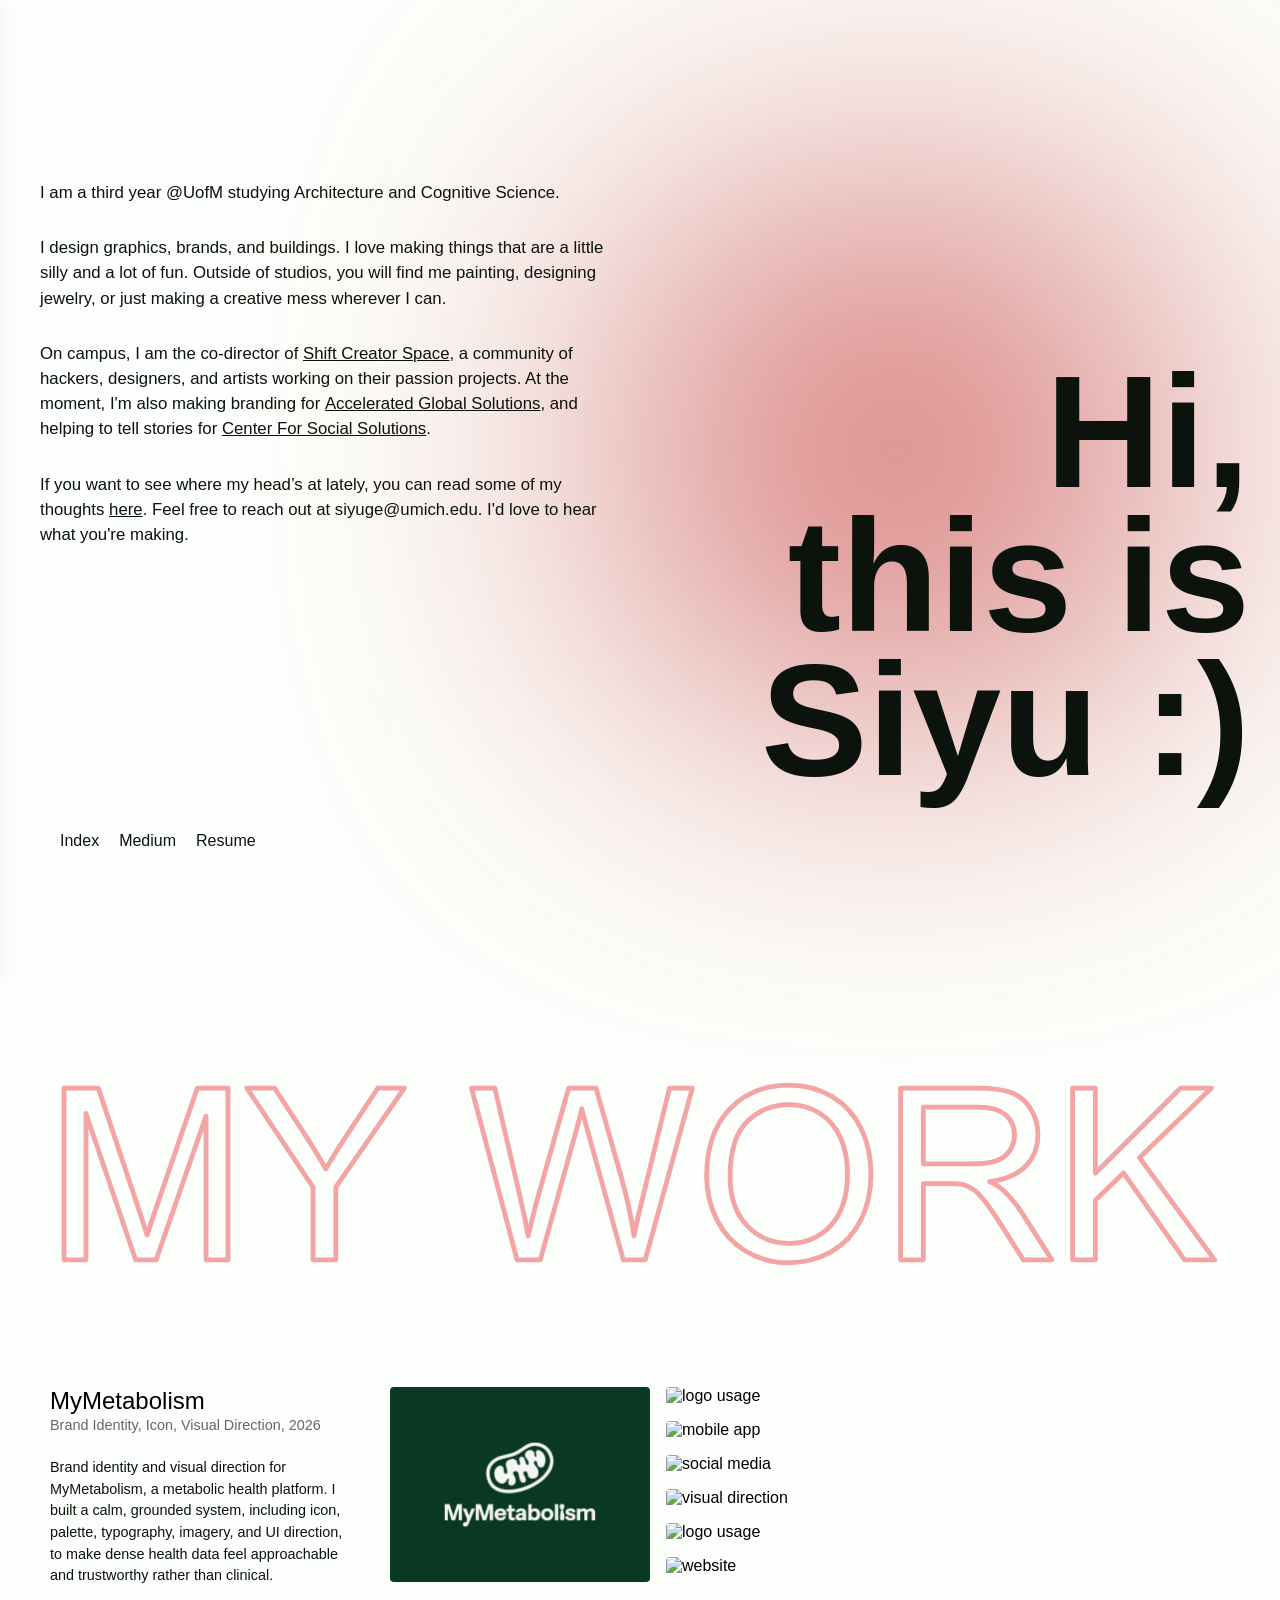
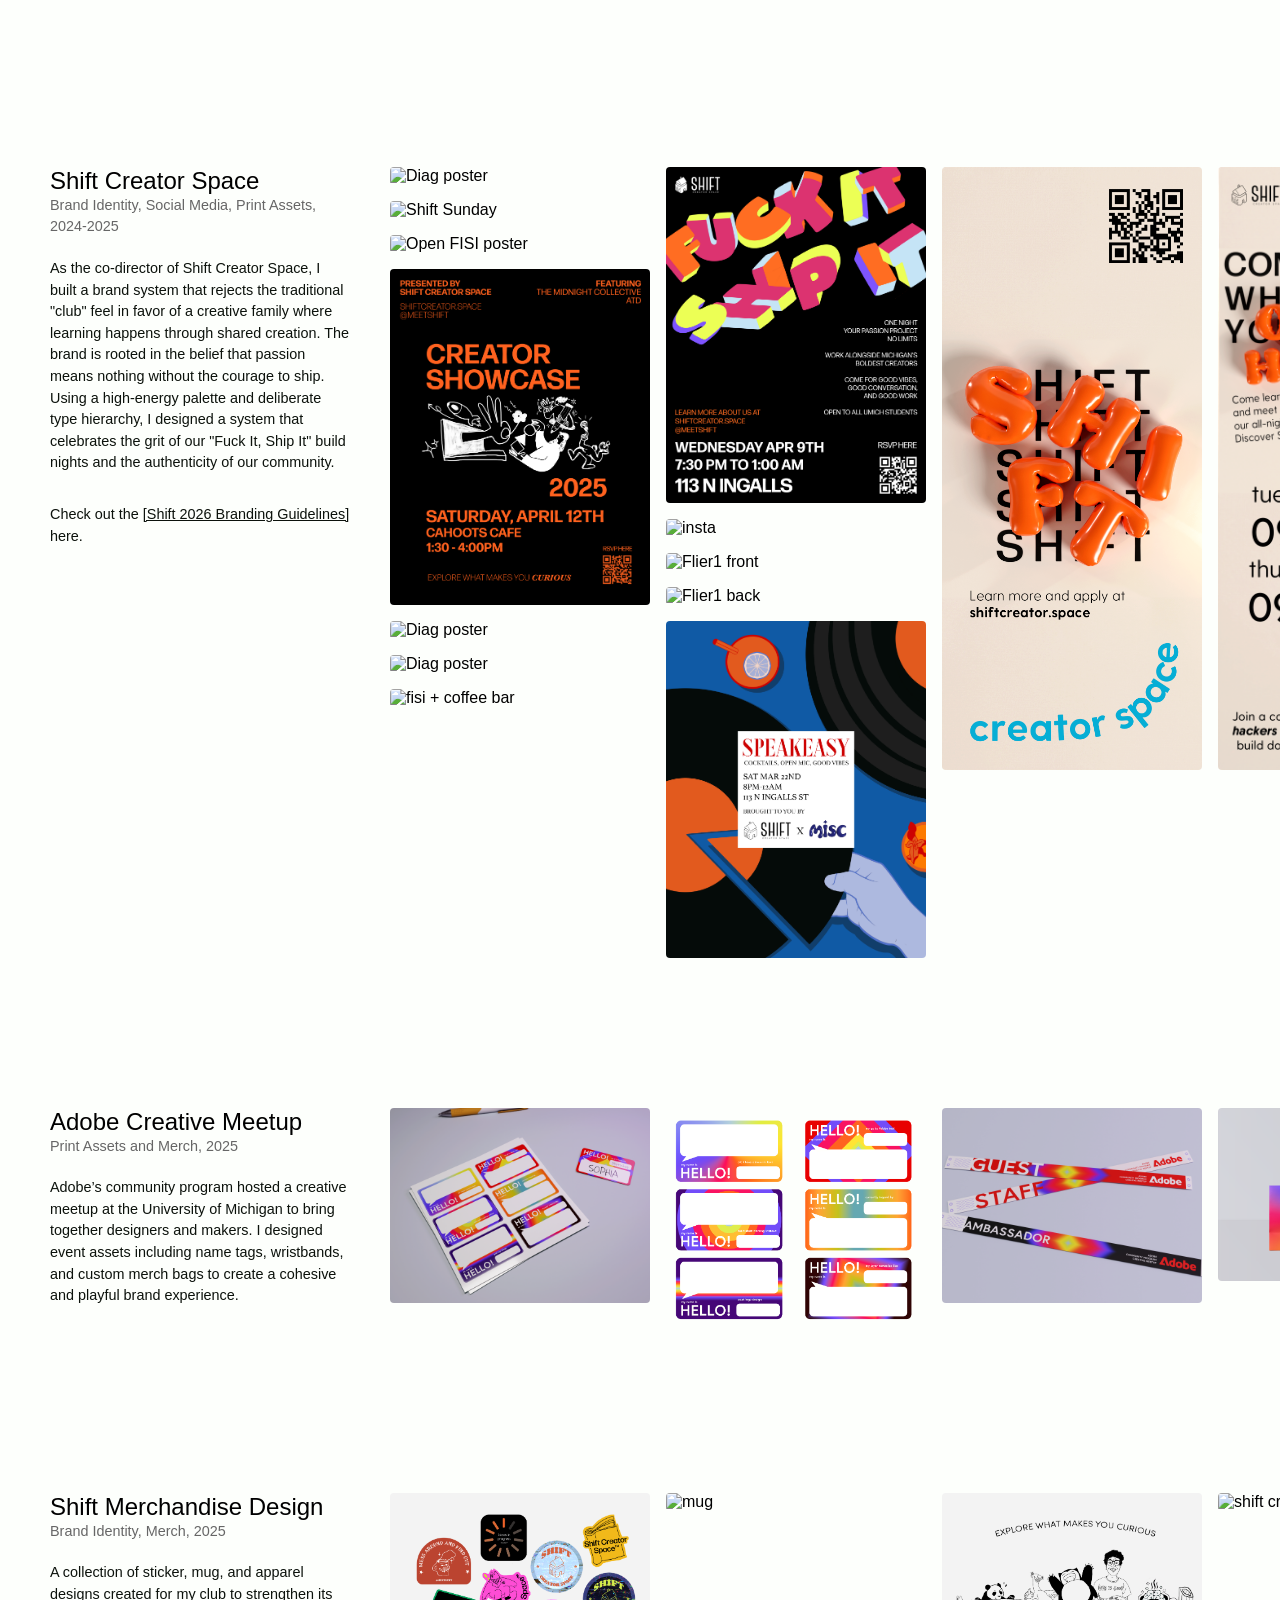
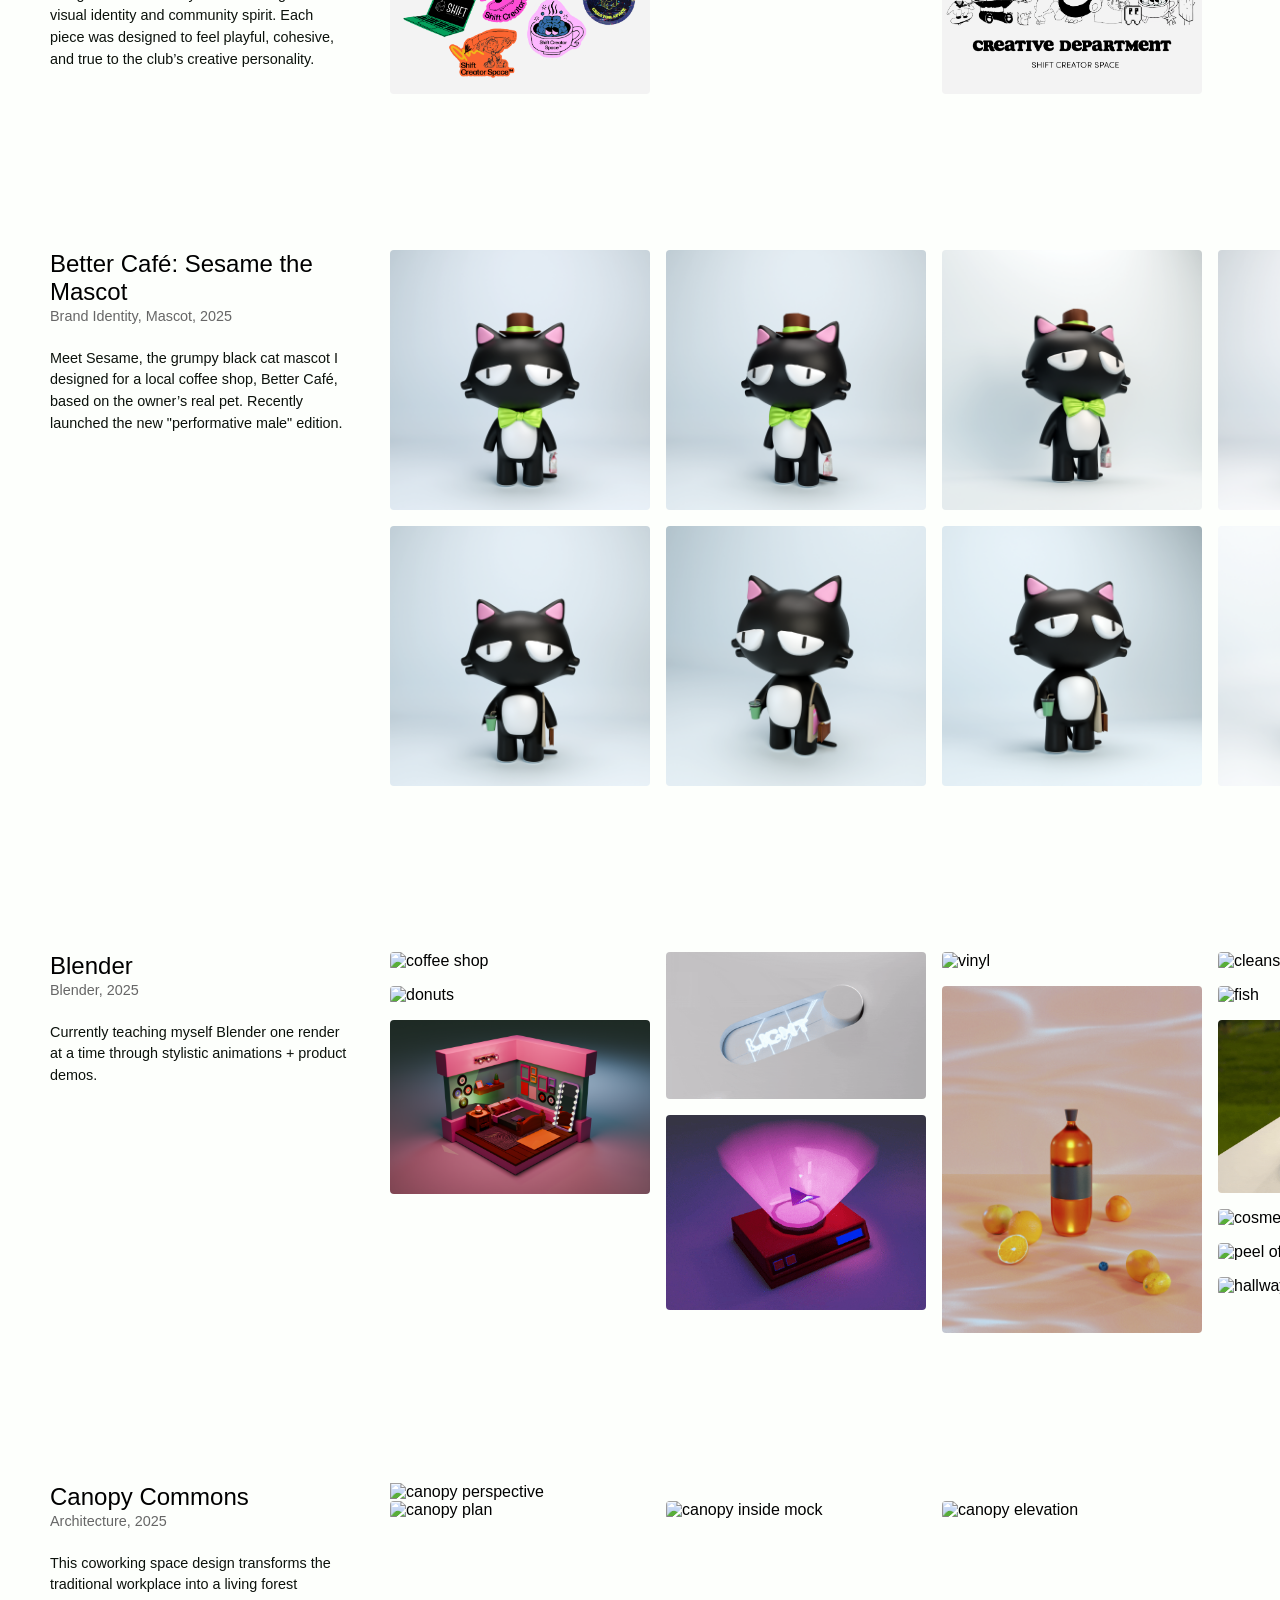
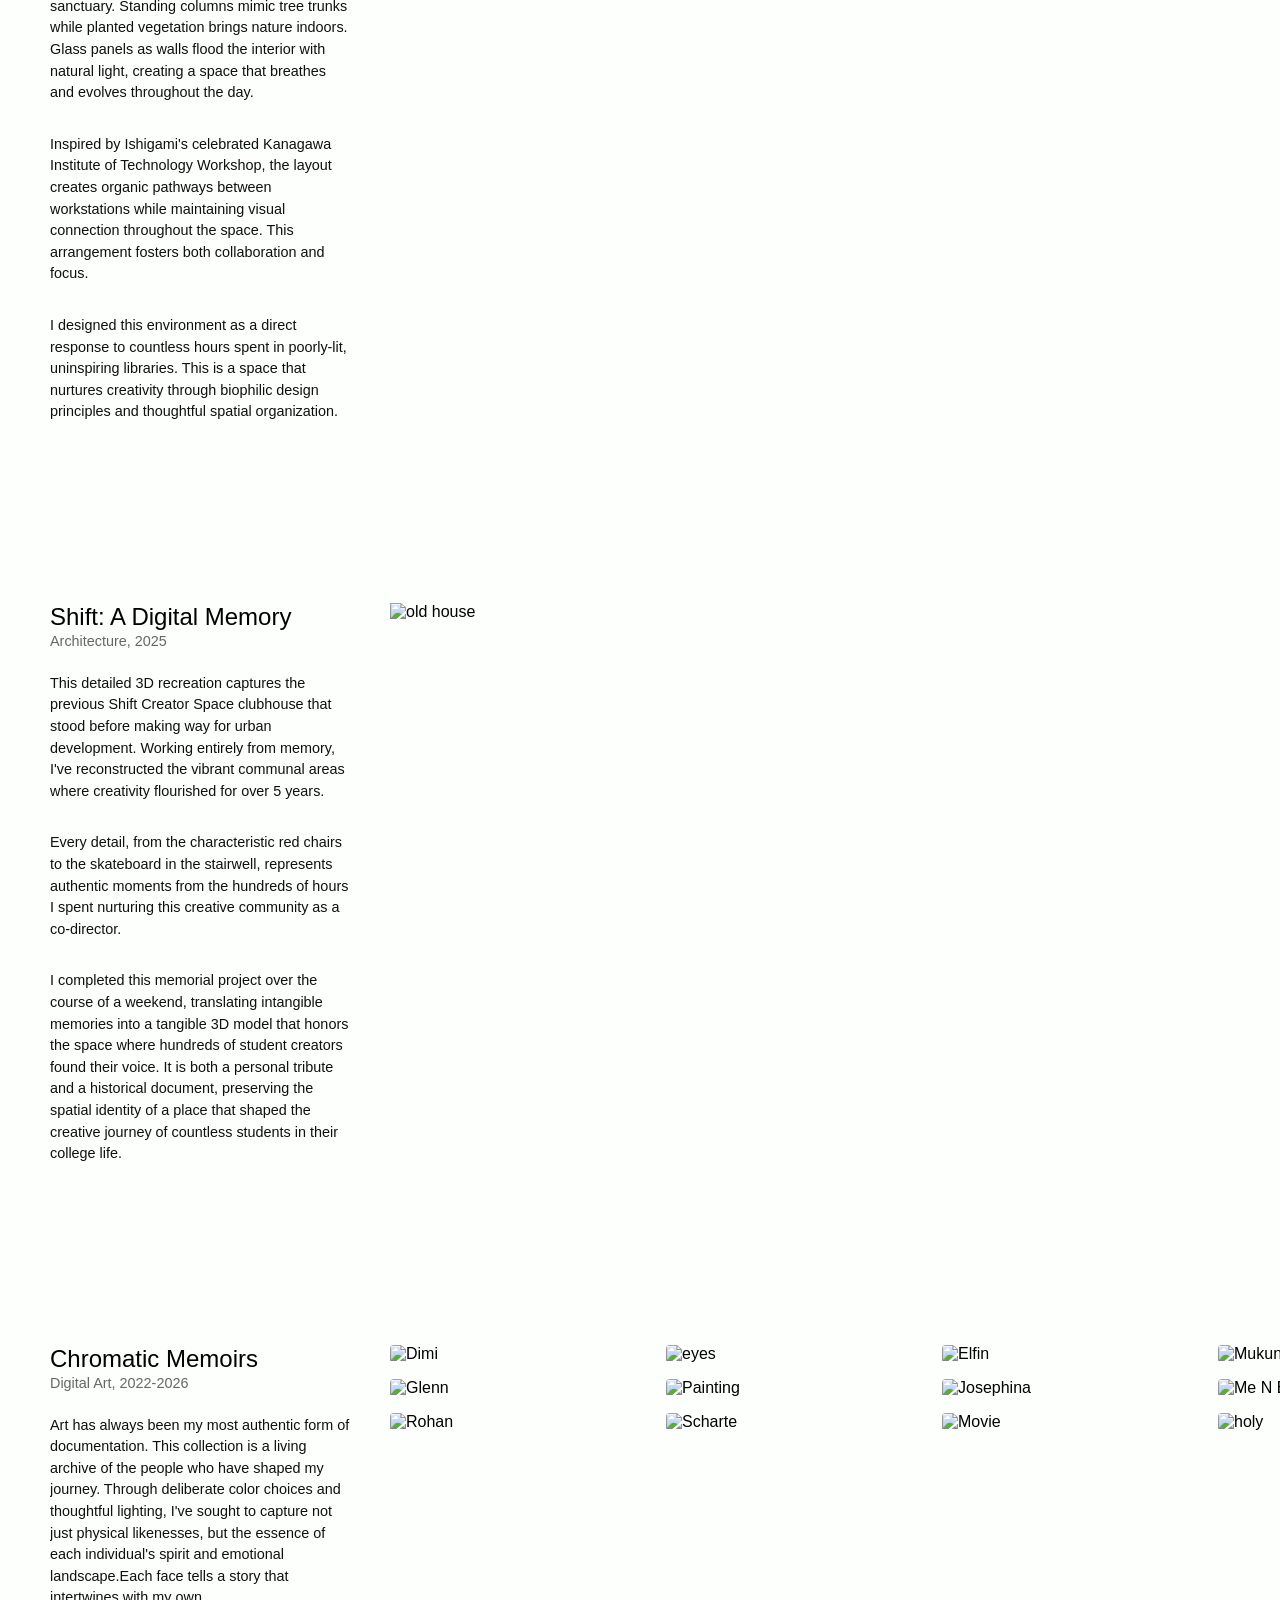
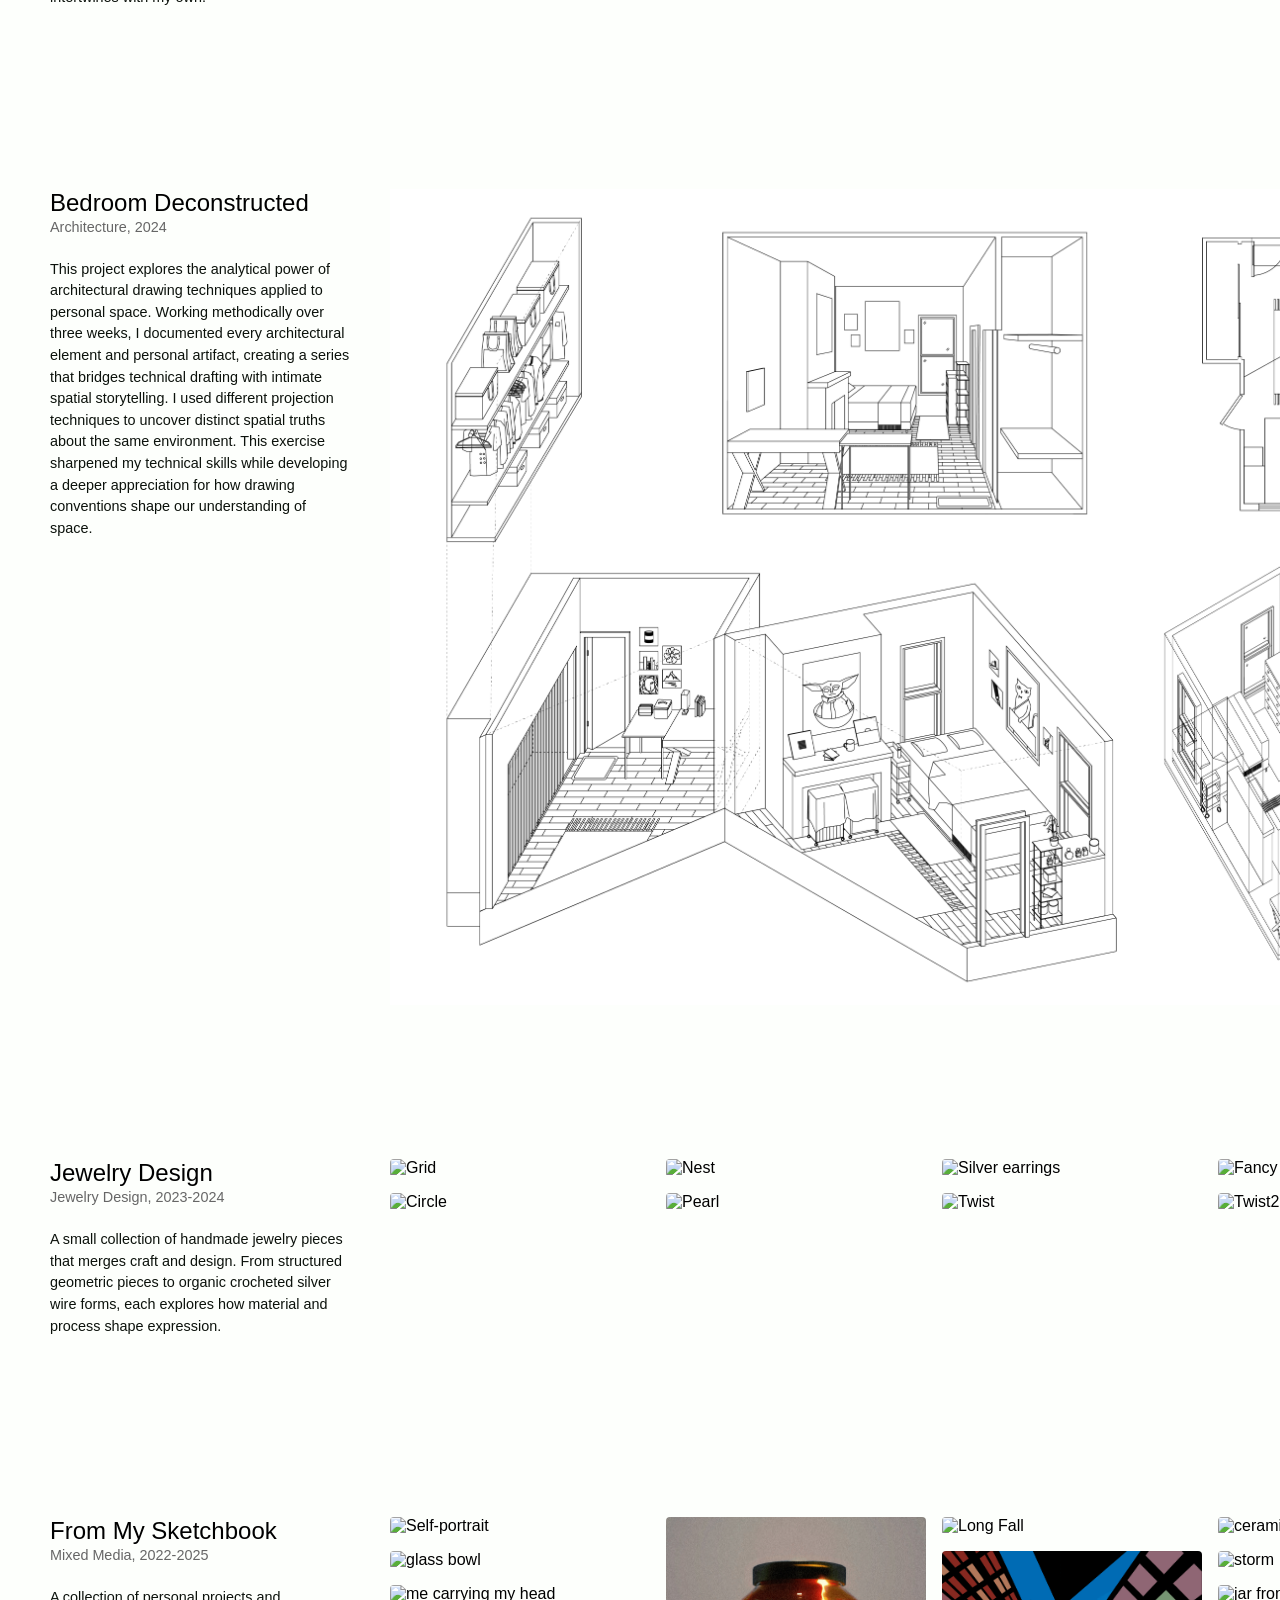
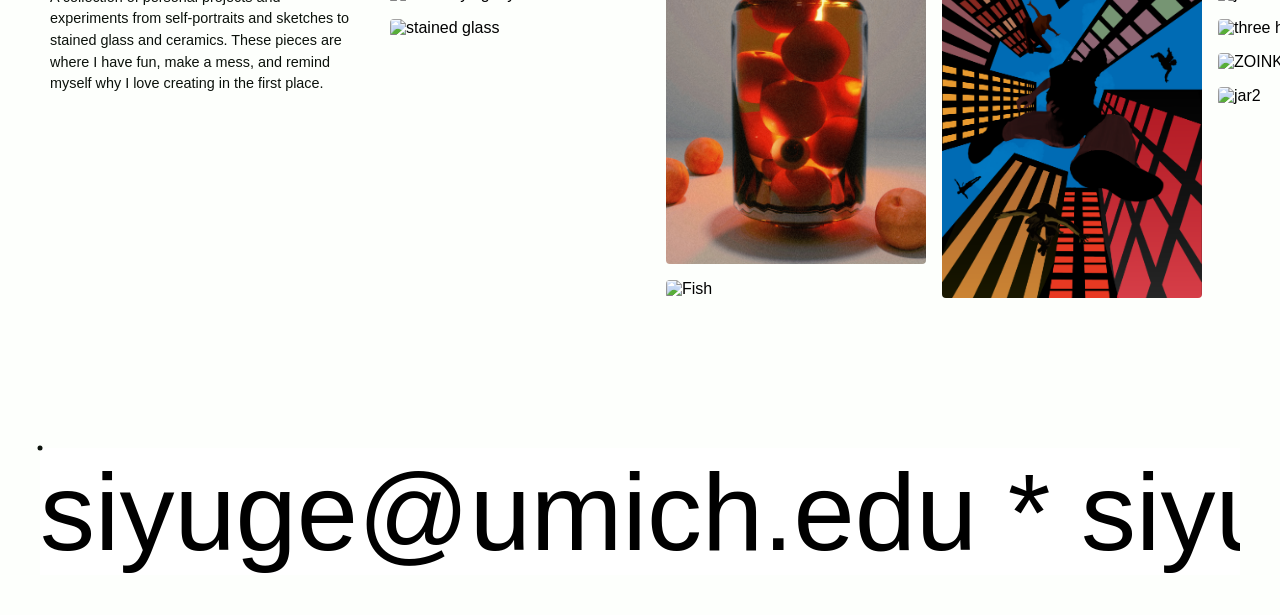
==== index.html @ 375aa760 "added my metabolism" ====
<!DOCTYPE html>
<html lang="en">

<head>
  <meta charset="UTF-8">
  <meta name="viewport" content="width=device-width, initial-scale=1.0">
  <title>Hi, this is Siyu Ge</title>

  <!-- Fonts -->
  <link rel="stylesheet" href="https://use.typekit.net/jvh5qmh.css">

  <!-- Lottie -->
  <script src="https://cdnjs.cloudflare.com/ajax/libs/lottie-web/5.7.14/lottie.min.js"></script>

  <!-- CSS -->
  <link rel="stylesheet" href="./css/styles.css">
  <link rel="stylesheet" href="./css/lightbox.css">
</head>

<body>
  <div id="loadingScreen" class="loading-screen">
    <div class="picture-frame">
      <img id="loadingImage" src="" alt="Loading">
      <div id="loadingText" class="loading-text">Siyu Ge</div>
      <div id="loadingCounter" class="loading-counter">1</div>
    </div>
  </div>
  <nav>
    <button class="nav-button" onclick="toggleIndexPanel()">Index</button>
    <button class="nav-button" onclick="openMedium()">Medium</button>
    <button class="nav-button" onclick="openResume()">Resume</button>
  </nav>

  <div class="hero-section">
    <div class="background-blob"></div>

    <div class="services-hero-lottie" data-w-id="2e93df24-f29a-e4d7-3bc9-f6ccc8324606" data-animation-type="lottie"
      data-src="https://cdn.prod.website-files.com/6285e77eaf03d3b5e63ee110/63b6fa2b52a5b1508ff0c52f_big%20purple%20stars2.json"
      data-loop="1" data-direction="1" data-autoplay="1" data-is-ix2-target="0" data-renderer="svg"
      data-default-duration="3.3333333333333335" data-duration="0">
    </div>

    <div class="name-title header-container">
      <h1>Hi,<br>this is<br>Siyu :)</h1>
    </div>
    <div class="content-wrapper">
      <div class="text-column">
        <p>I am a third year @UofM studying Architecture and Cognitive Science.</p>
        <p>I design graphics, brands, and buildings. I love making things that are a little silly and a lot of fun.
          Outside of studios, you will find me painting, designing jewelry, or just making a creative mess wherever I
          can. </p>
        <p>On campus, I am the co-director of <button class="link-button" onclick="openShiftCreator()">Shift Creator
            Space</button>, a community of hackers, designers, and artists working on their passion projects. At the
          moment, I'm also making branding for <button class="link-button" onclick="openAGS()">Accelerated Global
            Solutions</button>, and helping to tell stories for
          <button class="link-button" onclick="openCSS()">Center For Social Solutions</button>.
        </p>
        <p>If you want to see where my head’s at lately, you can read some of my thoughts <button class="link-button"
            onclick="openMedium()">here</button>.
          Feel free to reach out at siyuge@umich.edu. I'd love to hear what you're making.</p>
      </div>
    </div>
  </div>

  <div class="services-arrow-lottie" data-w-id="2e93df24-f29a-e4d7-3bc9-f6ccc8324605" data-animation-type="lottie"
    data-src="https://cdn.prod.website-files.com/6285e77eaf03d3b5e63ee110/63909085c2a607e8ca242ced_arrow%20purple.json"
    data-loop="1" data-direction="1" data-autoplay="1" data-is-ix2-target="0" data-renderer="svg"
    data-default-duration="2.033333333333333" data-duration="0">
  </div>

  <div class="my-work-svg">
    <svg xmlns="http://www.w3.org/2000/svg" viewBox="-5 3 250 48">
      <path class="background-line"
        d="M0 45.26L0 9.47L7.13 9.47L15.60 34.81Q16.77 38.35 17.31 40.11Q17.92 38.16 19.21 34.38L27.78 9.47L34.16 9.47L34.16 45.26L29.59 45.26L29.59 15.31L19.19 45.26L14.92 45.26L4.57 14.79L4.57 45.26L0 45.26ZM51.88 45.26L51.88 30.10L38.09 9.47L43.85 9.47L50.90 20.26Q52.86 23.29 54.54 26.32Q56.15 23.51 58.45 20.00L65.38 9.47L70.90 9.47L56.62 30.10L56.62 45.26L51.88 45.26ZM94.38 45.26L84.89 9.47L89.75 9.47L95.19 32.93Q96.07 36.62 96.70 40.26Q98.07 34.52 98.32 33.64L105.13 9.47L110.84 9.47L115.97 27.59Q117.90 34.33 118.75 40.26Q119.43 36.87 120.53 32.47L126.15 9.47L130.91 9.47L121.09 45.26L116.53 45.26L108.98 17.99Q108.03 14.58 107.86 13.79Q107.30 16.26 106.81 17.99L99.22 45.26L94.38 45.26ZM133.89 27.83Q133.89 18.92 138.67 13.88Q143.46 8.84 151.03 8.84Q155.98 8.84 159.96 11.21Q163.94 13.57 166.03 17.81Q168.12 22.05 168.12 27.42Q168.12 32.86 165.92 37.16Q163.72 41.46 159.69 43.66Q155.66 45.87 151.00 45.87Q145.95 45.87 141.97 43.43Q137.99 40.99 135.94 36.77Q133.89 32.54 133.89 27.83M138.77 27.91Q138.77 34.38 142.25 38.10Q145.73 41.82 150.98 41.82Q156.32 41.82 159.78 38.06Q163.23 34.30 163.23 27.39Q163.23 23.02 161.76 19.76Q160.28 16.50 157.43 14.71Q154.59 12.92 151.05 12.92Q146.02 12.92 142.40 16.37Q138.77 19.82 138.77 27.91ZM174.29 45.26L174.29 9.47L190.16 9.47Q194.95 9.47 197.44 10.44Q199.93 11.40 201.42 13.84Q202.91 16.28 202.91 19.24Q202.91 23.05 200.44 25.66Q197.97 28.27 192.82 28.98Q194.70 29.88 195.68 30.76Q197.75 32.67 199.61 35.52L205.83 45.26L199.88 45.26L195.14 37.82Q193.07 34.59 191.72 32.89Q190.38 31.18 189.32 30.49Q188.26 29.81 187.16 29.54Q186.35 29.37 184.52 29.37L179.03 29.37L179.03 45.26L174.29 45.26M179.03 25.27L189.21 25.27Q192.46 25.27 194.29 24.60Q196.12 23.93 197.07 22.45Q198.02 20.97 198.02 19.24Q198.02 16.70 196.18 15.06Q194.34 13.43 190.36 13.43L179.03 13.43L179.03 25.27ZM210.13 45.26L210.13 9.47L214.87 9.47L214.87 27.22L232.64 9.47L239.06 9.47L224.05 23.97L239.72 45.26L233.47 45.26L220.73 27.15L214.87 32.86L214.87 45.26L210.13 45.26Z" />

      <path class="animated-line"
        d="M0 45.26L0 9.47L7.13 9.47L15.60 34.81Q16.77 38.35 17.31 40.11Q17.92 38.16 19.21 34.38L27.78 9.47L34.16 9.47L34.16 45.26L29.59 45.26L29.59 15.31L19.19 45.26L14.92 45.26L4.57 14.79L4.57 45.26L0 45.26ZM51.88 45.26L51.88 30.10L38.09 9.47L43.85 9.47L50.90 20.26Q52.86 23.29 54.54 26.32Q56.15 23.51 58.45 20.00L65.38 9.47L70.90 9.47L56.62 30.10L56.62 45.26L51.88 45.26ZM94.38 45.26L84.89 9.47L89.75 9.47L95.19 32.93Q96.07 36.62 96.70 40.26Q98.07 34.52 98.32 33.64L105.13 9.47L110.84 9.47L115.97 27.59Q117.90 34.33 118.75 40.26Q119.43 36.87 120.53 32.47L126.15 9.47L130.91 9.47L121.09 45.26L116.53 45.26L108.98 17.99Q108.03 14.58 107.86 13.79Q107.30 16.26 106.81 17.99L99.22 45.26L94.38 45.26ZM133.89 27.83Q133.89 18.92 138.67 13.88Q143.46 8.84 151.03 8.84Q155.98 8.84 159.96 11.21Q163.94 13.57 166.03 17.81Q168.12 22.05 168.12 27.42Q168.12 32.86 165.92 37.16Q163.72 41.46 159.69 43.66Q155.66 45.87 151.00 45.87Q145.95 45.87 141.97 43.43Q137.99 40.99 135.94 36.77Q133.89 32.54 133.89 27.83M138.77 27.91Q138.77 34.38 142.25 38.10Q145.73 41.82 150.98 41.82Q156.32 41.82 159.78 38.06Q163.23 34.30 163.23 27.39Q163.23 23.02 161.76 19.76Q160.28 16.50 157.43 14.71Q154.59 12.92 151.05 12.92Q146.02 12.92 142.40 16.37Q138.77 19.82 138.77 27.91ZM174.29 45.26L174.29 9.47L190.16 9.47Q194.95 9.47 197.44 10.44Q199.93 11.40 201.42 13.84Q202.91 16.28 202.91 19.24Q202.91 23.05 200.44 25.66Q197.97 28.27 192.82 28.98Q194.70 29.88 195.68 30.76Q197.75 32.67 199.61 35.52L205.83 45.26L199.88 45.26L195.14 37.82Q193.07 34.59 191.72 32.89Q190.38 31.18 189.32 30.49Q188.26 29.81 187.16 29.54Q186.35 29.37 184.52 29.37L179.03 29.37L179.03 45.26L174.29 45.26M179.03 25.27L189.21 25.27Q192.46 25.27 194.29 24.60Q196.12 23.93 197.07 22.45Q198.02 20.97 198.02 19.24Q198.02 16.70 196.18 15.06Q194.34 13.43 190.36 13.43L179.03 13.43L179.03 25.27ZM210.13 45.26L210.13 9.47L214.87 9.47L214.87 27.22L232.64 9.47L239.06 9.47L224.05 23.97L239.72 45.26L233.47 45.26L220.73 27.15L214.87 32.86L214.87 45.26L210.13 45.26Z" />
    </svg>
  </div>

  <div class="projects-section">
    <div class="projects-container">

      <!-- MyMetabolism -->
      <div id="mymetabolism" class="project-wrapper">
        <div class="project-info">
          <h3 class="project-title">MyMetabolism</h3>
          <p class="project-location">Brand Identity, Icon, Visual Direction, 2026</p>
          <p class="project-description">Brand identity and visual direction for MyMetabolism, a metabolic health
            platform. I built a calm, grounded system, including icon, palette, typography, imagery, and UI direction,
            to make dense health data feel approachable and trustworthy rather than clinical.
          </p>
        </div>
        <div class="project-images-grid">
          <img src="assets/mymet1.png" alt="logo">
          <img src="assets/mymet2.png" alt="logo usage">
          <img src="assets/mymet3.png" alt="mobile app">
          <img src="assets/mymet4.png" alt="social media">
          <img src="assets/mymet5.png" alt="visual direction">
          <img src="assets/mymet6.png" alt="logo usage">
          <img src="assets/mymet7.png" alt="website">
        </div>
      </div>

      <!-- Shift -->
      <div id="shift" class="project-wrapper">
        <div class="project-info">
          <h3 class="project-title">Shift Creator Space</h3>
          <p class="project-location">Brand Identity, Social Media, Print Assets, 2024-2025</p>
          <p class="project-description">As the co-director of Shift Creator Space, I built a brand system that rejects
            the traditional "club" feel in favor of a creative family where learning happens through shared creation.
            The brand is rooted in the belief that passion means nothing without the courage to ship. Using a
            high-energy
            palette and deliberate type hierarchy, I designed a system that celebrates the
            grit of our "Fuck It, Ship It" build nights and the authenticity of our community.</p>
          <p class="project-description">Check out the
            <button class="link-button" onclick="openShiftBrand()">[Shift 2026 Branding Guidelines]</button>
            here.
          </p>
        </div>
        <div class="project-images-grid">
          <img src="https://i.postimg.cc/8CBWm2gz/diag-poster.jpg" alt="Diag poster">
          <img src="https://i.postimg.cc/WbCMNm7T/SHIFT-sunday-poster.png" alt="Shift Sunday">
          <img src="https://i.postimg.cc/ThM752kC/open-fisi-poster.png" alt="Open FISI poster">
          <img src="assets/showcase 2025.png" alt="showcase">
          <img src="assets/f25 shift diag board wooden letters (1).jpg" alt="Diag poster">
          <img src="assets/f25 shift recruit diag board balloon.jpg" alt="Diag poster">
          <img src="https://i.postimg.cc/52z86HPv/fisi-coffee-bar-poster.png" alt="fisi + coffee bar">
          <img src="assets/open fisi 4.9.png" alt="open fisi">
          <img src="https://i.postimg.cc/433hjBQC/shift-insta-mockup.png" alt="insta">
          <img src="https://i.postimg.cc/63rvQ7Vc/flier-w25.png" alt="Flier1 front">
          <img src="https://i.postimg.cc/tTQ6yd67/open-house-flyer1-2.png" alt="Flier1 back">
          <img src="assets/speakeasy v2 poster.png" alt="speakeasy">
          <img src="assets/f25 shift recruiting flier balloon texts.png" alt="Flier3 front">
          <img src="assets/f25 shift recruiting flier balloon texts back.png" alt="Flier3 back">
        </div>
      </div>

      <!-- Project 10 -->
      <div id="adobe creative meetup" class="project-wrapper">
        <div class="project-info">
          <h3 class="project-title">Adobe Creative Meetup</h3>
          <p class="project-location">Print Assets and Merch, 2025</p>
          <p class="project-description">Adobe’s community program hosted a creative meetup at the University of
            Michigan to bring together designers and makers. I designed event assets
            including name tags, wristbands, and custom merch bags to create a cohesive and playful brand experience.
          </p>
        </div>
        <div class="project-images-grid">
          <img src="assets/nametag mockup.png" alt="nametag mockup">
          <img src="assets/adobe nametag.png" alt="adobe nametag">
          <img src="assets/wristband mockup.png" alt="adobe wristband">
          <img src="assets/adobe bag mockup.png" alt="adobe paper bag">
        </div>
      </div>

      <!-- Project 12 -->
      <div id="shift merch" class="project-wrapper">
        <div class="project-info">
          <h3 class="project-title">Shift Merchandise Design</h3>
          <p class="project-location">Brand Identity, Merch, 2025</p>
          <p class="project-description">A collection of sticker, mug, and apparel designs created for my club to
            strengthen its visual identity and community spirit. Each piece was designed to feel playful, cohesive, and
            true to the club’s creative personality.
          </p>
        </div>
        <div class="project-images-grid">
          <img src="assets/shift stickers.png" alt="stickers">
          <img src="assets/mug mockup.png" alt="mug">
          <img src="assets/mug pattern.png" alt="mug pattern">
          <img src="assets/crewneck mockup.png" alt="shift crewneck">
        </div>
      </div>

      <!-- Project 13 -->
      <div id="better cafe" class="project-wrapper">
        <div class="project-info">
          <h3 class="project-title">Better Café: Sesame the Mascot</h3>
          <p class="project-location">Brand Identity, Mascot, 2025</p>
          <p class="project-description">Meet Sesame, the grumpy black cat mascot I designed for a local coffee shop,
            Better Café, based on the owner’s real pet. Recently launched the new "performative male" edition.
          </p>
        </div>
        <div class="project-images-grid">
          <img src="assets/mascot og1.png" alt="mascot1">
          <img src="assets/mascot performative1.png" alt="mascot5">
          <img src="assets/mascot og2.png" alt="mascot2">
          <img src="assets/mascot performative3.png" alt="mascot6">
          <img src="assets/mascot og3.png" alt="mascot3">
          <img src="assets/mascot performative4.png" alt="mascot7">
          <img src="assets/mascot og4.png" alt="mascot4">
          <img src="assets/mascot performative5.png" alt="mascot8">
        </div>
      </div>


      <!-- Project 8 -->
      <div id="blender" class="project-wrapper">
        <div class="project-info">
          <h3 class="project-title">Blender</h3>
          <p class="project-location">Blender, 2025</p>
          <p class="project-description">Currently teaching myself Blender one render at a time through stylistic
            animations + product demos. </p>
        </div>
        <div class="project-images-grid">
          <img src="assets/coffee shop.gif" alt="coffee shop">
          <img src="assets/donut.gif" alt="donuts">
          <img src="assets/pink room final.png" alt="bedroom">
          <img src="assets/ui button.gif" alt="ui button">
          <img src="assets/arcade.gif" alt="arcade">
          <img src="assets/vinyl.gif" alt="vinyl">
          <img src="assets/bodywash.JPG" alt="bodywash">
          <img src="assets/cleanser.gif" alt="cleanser">
          <img src="assets/flying phish!.gif" alt="fish">
          <img src="assets/drink.gif" alt="drink">
          <img src="assets/cosmetic tube.gif" alt="cosmetic tube">
          <img src="assets/peel off bottle.gif" alt="peel off bottle">
          <img src="assets/hallway.gif" alt="hallway">
        </div>
      </div>

      <!-- Project 6 -->
      <div id="canopy" class="project-wrapper">
        <div class="project-info">
          <h3 class="project-title">Canopy Commons</h3>
          <p class="project-location">Architecture, 2025</p>
          <p class="project-description">This coworking space design transforms the traditional workplace into a living
            forest sanctuary. Standing columns mimic tree trunks while planted vegetation brings nature indoors. Glass
            panels as walls flood the interior with natural light, creating a space that breathes and evolves throughout
            the day.</p>
          <p class="project-description">Inspired by Ishigami's celebrated Kanagawa Institute of Technology Workshop,
            the layout creates organic pathways between workstations while maintaining visual connection throughout the
            space. This arrangement fosters both collaboration and focus.</p>
          <p class="project-description"> I designed this environment as a direct response to countless
            hours spent in poorly-lit, uninspiring libraries. This is a space that nurtures creativity through biophilic
            design principles and thoughtful spatial organization.</p>
        </div>
        <div class="single-project-image">
          <img src="https://i.postimg.cc/pXftSxzb/perspective.png" alt="canopy perspective">
          <div class="project-images-grid">
            <img src="https://i.postimg.cc/qqZCVn9q/plan-no-ceiling-rendered.jpg" alt="canopy plan">
            <img src="https://i.postimg.cc/T3TXMSJy/inside2.jpg" alt="canopy inside mock">
            <img src="https://i.postimg.cc/VLQ845SW/elevation.png" alt="canopy elevation">
          </div>
        </div>
      </div>

      <!-- Project 5 -->
      <div id="state-st" class="project-wrapper">
        <div class="project-info">
          <h3 class="project-title">Shift: A Digital Memory</h3>
          <p class="project-location">Architecture, 2025</p>
          <p class="project-description">This detailed 3D recreation captures the previous Shift Creator Space clubhouse
            that stood before making way for urban development. Working entirely from memory, I've reconstructed the
            vibrant communal areas where creativity flourished for over 5 years.</p>
          <p class="project-description">Every detail, from the characteristic red chairs to the skateboard in the
            stairwell, represents authentic moments from the hundreds of hours I spent nurturing this creative community
            as a co-director.</p>
          <p class="project-description">I completed this memorial project over the course of a weekend, translating
            intangible memories into a tangible 3D model that honors the space where hundreds of student creators found
            their voice. It is both a personal tribute and a historical document, preserving the spatial identity of a
            place that shaped the creative journey of countless students in their college life.</p>
        </div>
        <div class="single-project-image">
          <img src="https://i.postimg.cc/MZr5MBZj/final.jpg" alt="old house">
        </div>
      </div>

      <!-- Project 2 -->
      <div id="illustrations" class="project-wrapper">
        <div class="project-info">
          <h3 class="project-title">Chromatic Memoirs</h3>
          <p class="project-location">Digital Art, 2022-2026</p>
          <p class="project-description">Art has always been my most authentic form of documentation. This collection is
            a living archive of
            the people who have shaped my journey. Through deliberate color choices and thoughtful lighting, I've sought
            to capture not just physical likenesses, but the essence of each individual's spirit and emotional
            landscape.Each face tells a story that intertwines with my own.</p>
        </div>
        <div class="project-images-grid">
          <img src="https://i.postimg.cc/5yvgmNMk/IMG-0813.jpg" alt="Dimi">
          <img src="https://i.postimg.cc/zDRxNpRS/IMG-0992.jpg" alt="Glenn">
          <img src="assets/stoopid2.jpg" alt="Rohan">
          <img src="https://i.postimg.cc/RZHySBty/IMG-5487.jpg" alt="eyes">
          <img src="https://i.postimg.cc/Yq68G9Rv/IMG-5478.jpg" alt="Painting">
          <img src="https://i.postimg.cc/tJtPT1by/IMG-0881.jpg" alt="Scharte">
          <img src="https://i.postimg.cc/ZYcCWz3T/Screenshot-2024-09-11-at-6-29-19-PM.png" alt="Elfin">
          <img src="https://i.postimg.cc/bwMGq0nk/Screenshot-2024-09-11-at-6-28-37-PM.png" alt="Josephina">
          <img src="https://i.postimg.cc/zB4pWH4g/damn.png" alt="Movie">
          <img src="https://i.postimg.cc/0NV98PF3/4.jpg" alt="Mukundh">
          <img src="https://i.postimg.cc/76DptWfc/me-n-bitch2.png" alt="Me N Bitch">
          <img src="https://i.postimg.cc/wMTRtFh0/IMG-3991.jpg" alt="holy">
        </div>
      </div>


      <!-- Project 7 -->
      <div id="bedroom" class="project-wrapper">
        <div class="project-info">
          <h3 class="project-title">Bedroom Deconstructed</h3>
          <p class="project-location">Architecture, 2024</p>
          <p class="project-description">This project explores the analytical power of architectural drawing techniques
            applied to personal space. Working methodically over three weeks, I documented every architectural element
            and personal artifact, creating a series that bridges technical drafting with intimate spatial storytelling.
            I used different projection techniques to uncover distinct spatial truths about the same environment. This
            exercise sharpened my technical skills while developing a deeper appreciation for how drawing conventions
            shape our understanding of space.</p>
        </div>
        <div class="single-project-image">
          <img src="assets/bedroom deconstructed.png" alt="bedroom deconstructed">
        </div>
      </div>

      <!-- Project 3 -->
      <div id="jewelry" class="project-wrapper">
        <div class="project-info">
          <h3 class="project-title">Jewelry Design</h3>
          <p class="project-location">Jewelry Design, 2023-2024</p>
          <p class="project-description">A small collection of handmade jewelry pieces that merges craft and design.
            From structured geometric pieces to organic crocheted silver wire forms, each explores how material and
            process shape expression.</p>
        </div>
        <div class="project-images-grid">
          <img src="https://i.postimg.cc/R0MXrD7R/IMG-5852.jpg" alt="Grid">
          <img src="https://i.postimg.cc/7LVtfkHd/ha2.png" alt="Circle">
          <img src="https://i.postimg.cc/nzSdGGQ1/ha3.png" alt="Nest">
          <img src="https://i.postimg.cc/cLGFhH6P/Screenshot-2024-12-09-at-12-38-00-AM.png" alt="Pearl">
          <img src="https://i.postimg.cc/63pjZmT3/1.png" alt="Silver earrings">
          <img src="https://i.postimg.cc/m2Hd7MZQ/Screenshot-2024-12-09-at-12-37-43-AM.png" alt="Twist">
          <img src="https://i.postimg.cc/FzfTWkyX/ha4.png" alt="Fancy rings">
          <img src="https://i.postimg.cc/Jz3P2Lk0/Screenshot-2024-12-09-at-12-37-52-AM.png" alt="Twist2">
        </div>
      </div>

      <!-- Project 9 -->
      <div id="misc-painting" class="project-wrapper">
        <div class="project-info">
          <h3 class="project-title">From My Sketchbook</h3>
          <p class="project-location">Mixed Media, 2022-2025</p>
          <p class="project-description">A collection of personal projects and experiments from self-portraits and
            sketches to stained glass and ceramics. These pieces are where I have fun, make a mess, and remind myself
            why I love creating in the first place.</p>
        </div>
        <div class="project-images-grid">
          <img src="https://i.postimg.cc/nh6LyF81/IMG-2778.jpg" alt="Self-portrait">
          <img src="https://i.postimg.cc/90wbWjJZ/glass-bowl.png" alt="glass bowl">
          <img src="https://i.postimg.cc/fbLyZkf0/me-carrying-my-head.jpg" alt="me carrying my head">
          <img src="https://i.postimg.cc/9X11jJbL/stained-glass.png" alt="stained glass">
          <img src="assets/jar w eyeball.JPG" alt="jar">
          <img src="https://i.postimg.cc/8PYkvpCV/Wechat-IMG1379.jpg" alt="Fish">
          <img src="https://i.postimg.cc/0QvyNVyM/Screenshot-2024-12-09-at-12-30-25-AM.png" alt="Long Fall">
          <img src="assets/building.png" alt="building">
          <img src="https://i.postimg.cc/zBrpqQ4c/IMG-2497.jpg" alt="ceramics plate">
          <img src="https://i.postimg.cc/3JR1rmbY/storm.png" alt="storm">
          <img src="https://i.postimg.cc/qqBL33Jc/IMG-2498.jpg" alt="jar front">
          <img src="https://i.postimg.cc/yx5WrKZS/three-heads.jpg" alt="three heads">
          <img src="https://i.postimg.cc/CdTSqx8J/ZOINK.png" alt="ZOINK">
          <img src="https://i.postimg.cc/pr0BYLrw/IMG-2499.jpg" alt="jar2">
        </div>
      </div>


    </div>
  </div>

  <div class="dot" id="dot"></div>

  <!-- Lightbox -->
  <div class="lightbox" id="lightbox">
    <button class="lightbox-close" onclick="closeLightbox()">×</button>
    <img src="" alt="Enlarged view" id="lightbox-image">
  </div>

  <div id="indexPanel" class="index-panel">
    <div>
      <h3 class="project-title">Design & Branding</h3>
            <div class="project-item" onclick="scrollToProject('mymetabolism')">
        <h4>MyMetabolism</h4>
      </div>
      <div class="project-item" onclick="scrollToProject('shift')">
        <h4>Shift Creator Space</h4>
      </div>
      <div class="project-item" onclick="scrollToProject('adobe creative meetup')">
        <h4>Adobe Creative Meetup</h4>
      </div>
      <div class="project-item" onclick="scrollToProject('shift merch')">
        <h4>Shift Merchandise Design</h4>
      </div>
      <div class="project-item" onclick="scrollToProject('better cafe')">
        <h4>Better Café: Sesame the Mascot</h4>
      </div>

      <h3 class="project-title">Independent & Art Projects</h3>
      <h4>2025</h4>
      <div class="project-item" onclick="scrollToProject('blender')">
        <h4>Blender</h4>
      </div>
      <div class="project-item" onclick="scrollToProject('canopy')">
        <h4>Canopy Commons</h4>
      </div>
      <div class="project-item" onclick="scrollToProject('state-st')">
        <h4>Shift: A Digital Memory</h4>
      </div>
      <h4>2024</h4>
      <div class="project-item" onclick="scrollToProject('illustrations')">
        <h4>Chromatic Memories</h4>
      </div>
      <div class="project-item" onclick="scrollToProject('bedroom')">
        <h4>Bedroom Deconstructed</h4>
      </div>
      <h4>2023</h4>
      <div class="project-item" onclick="scrollToProject('jewelry')">
        <h4>Jewelry Design</h4>
      </div>
      <div class="project-item" onclick="scrollToProject('misc-painting')">
        <h4>From My Sketchbook</h4>
      </div>

    </div>
  </div>

  <div class="banner-container">
    <div class="scrolling-text">
      <span class="scrolling-text-content">
        siyuge@umich.edu * siyuge@umich.edu * siyuge@umich.edu * siyuge@umich.edu *
        siyuge@umich.edu * siyuge@umich.edu * siyuge@umich.edu * siyuge@umich.edu *
        siyuge@umich.edu * siyuge@umich.edu *
      </span>
      <span class="scrolling-text-content">
        siyuge@umich.edu * siyuge@umich.edu * siyuge@umich.edu * siyuge@umich.edu *
        siyuge@umich.edu * siyuge@umich.edu * siyuge@umich.edu * siyuge@umich.edu *
        siyuge@umich.edu * siyuge@umich.edu *
      </span>
    </div>
  </div>

  <script src="./js/script.js"></script>
  <script>
    const lightbox = document.getElementById('lightbox');
    const lightboxImg = document.getElementById('lightbox-image');

    document.querySelectorAll('.project-images-grid img, .single-project-image img').forEach(img => {
      img.addEventListener('click', () => openLightbox(img.src));
    });

    function openLightbox(imgSrc) {
      lightboxImg.src = imgSrc;
      lightbox.classList.add('active');
      document.body.style.overflow = 'hidden';
    }

    function closeLightbox() {
      lightbox.classList.remove('active');
      document.body.style.overflow = '';
    }

    lightbox.addEventListener('click', (e) => {
      if (e.target === lightbox) {
        closeLightbox();
      }
    });

    document.addEventListener('keydown', (e) => {
      if (e.key === 'Escape' && lightbox.classList.contains('active')) {
        closeLightbox();
      }
    });
  </script>
</body>
</body>

</html>
---- css/styles.css ----
body {
  cursor: none;
  background-color: #FDFFFC;
  margin: 0;
  padding: 40px;
  font-family: arboria, sans-serif;
  font-weight: 300;
  overflow-x: hidden;
}


@media (min-width: 1800px) {
  body {
    padding: clamp(40px, 4vw, 60px);
  }
}

@keyframes moveBlob {
  0% {
    transform: translate(-50%, -50%) scale(1) skew(0deg, 0deg);
  }

  25% {
    transform: translate(-50%, -50%) scale(1.2) skew(20deg, -10deg);
  }

  50% {
    transform: translate(-50%, -50%) scale(1.4) skew(20deg, -10deg);
  }

  75% {
    transform: translate(-50%, -50%) scale(1.2) skew(30deg, 0deg);
  }

  100% {
    transform: translate(-50%, -50%) scale(1) skew(0deg, 0deg);
  }
}

.background-blob {
  position: absolute;
  top: 50%;
  left: 70%;
  width: 600px;
  height: 550px;
  background: radial-gradient(circle, #ba1919, transparent);
  filter: blur(150px);
  transform: translate(-50%, -50%);
  animation: moveBlob 5s infinite ease-in-out;
  z-index: -1;
}

nav {
  position: fixed;
  bottom: 40px;
  left: 40px;
  z-index: 100;
  display: flex;
  gap: 20px;
  background-color: #FDFFFC;
  padding: 10px 20px;
  border-radius: 25px;
}

.nav-button,
.link-button {
  font-size: 1em;
  font-weight: 300;
  color: #0C120C;
  font-family: arboria, sans-serif;
  background: none;
  border: none;
  padding: 0;
  cursor: pointer;
  position: relative;
  text-decoration: none;
  transition: color 0.3s ease;
}

.link-button {
  text-decoration: underline;
}

.nav-button::before,
.link-button::before {
  content: '';
  position: absolute;
  top: 50%;
  left: 50%;
  transform: translate(-50%, -50%) scale(0);
  width: 40px;
  height: 40px;
  background-color: #0C120C;
  border-radius: 50%;
  z-index: -1;
  opacity: 0;
  transition: transform 0.5s ease, opacity 0.5s ease;
}

.nav-button:hover,
.link-button:hover {
  color: #C2C2C2;
}

.nav-button:hover::before,
.link-button:hover::before {
  transform: translate(-50%, -50%) scale(1);
  opacity: 1;
}

.content-wrapper {
  display: grid;
  grid-template-columns: 1fr 1fr;
  gap: 40px;
  max-width: 1400px;
  margin: 0 auto;
  padding-top: 140px;
  padding-bottom: 200px;
  position: relative;
  z-index: 1;
}

.text-column {
  max-width: 600px;
}

.name-title {
  position: absolute;
  top: 40%;
  right: 30px;
  text-align: right;
  z-index: 90;
}

@media (min-width: 1600px) {
  .content-wrapper {
    max-width: 1400px;
    grid-template-columns: 1.2fr 1fr;
    gap: 60px;
  }
  
  .text-column {
    max-width: 600px;
  }
  
  .name-title {
    right: 8%;
    top: 38%;
  }
}

@media (min-width: 1800px) {
  .content-wrapper {
    max-width: 1500px;
    grid-template-columns: 1.3fr 1fr;
    gap: 80px;
  }
  
  .text-column {
    max-width: 650px;
  }
  
  .name-title {
    right: 10%;
    top: 40%;
  }
}

.header-container {
  perspective: 1000px;
}

h1 {
  font-size: 10em;
  color: #0C120C;
  font-family: "Forma DJR Display", sans-serif;
  margin: 0;
  line-height: 0.9;
  transition: transform 0.1s;
}

@media (min-width: 1800px) {
  h1 {
    font-size: clamp(8em, 9vw, 12em);
  }
}

p {
  font-size: 1.05em;
  font-family: arboria, sans-serif;
  color: #0C120C;
  margin: 0 0 30px 0;
  line-height: 1.5;
}

.dot {
  position: fixed;
  width: 5px;
  height: 5px;
  background-color: #0C120C;
  border-radius: 50%;
  pointer-events: none;
  z-index: 200;
  transform: translate(-50%, -50%);
}

.my-work-svg {
  width: 100%;
  height: auto;
  position: relative;
  overflow: hidden;
  padding-bottom: 100px;
  padding-top: 50px;
  margin-top: 230px;
  display: flex;
  justify-content: center;
  align-items: center;
}

.my-work-svg svg {
  width: 100%;
  max-width: 1400px;
  height: auto;
}

.background-line {
  stroke: #f3a5a5;
  opacity: 0.15;
  fill: none;
  stroke-width: 1;
  stroke-linecap: round;
  stroke-linejoin: round;
}

.animated-line {
  stroke: #f3a5a5;
  fill: none;
  stroke-width: 1;
  stroke-linecap: round;
  stroke-linejoin: round;
}

/* project section */
.projects-container {
  max-width: 1400px;
  margin: 0 auto;
  padding: 0 10px;
}

.project-wrapper {
  display: grid;
  grid-template-columns: 300px 1fr;
  gap: 40px;
  margin-bottom: 150px;
}

.project-info {
  position: sticky;
  top: 40px;
  height: fit-content;
  width: 100%;
  padding-right: 20px;
  overflow: hidden;
}

.project-title {
  font-size: 1.5em;
  margin: 0 0 0 0;
  font-weight: 300;
}

.project-location {
  color: #666;
  margin: 0 0 20px 0;
  font-size: 0.9em;
}

.project-description {
  font-size: 0.9em;
}

.single-project-image img {
  width: 1080px;
  height: auto;
}

.project-images-grid {
  column-count: 4;
  column-gap: 16px;
}

.project-images-grid img:first-child {
  grid-column: auto;
}

.project-images-grid img,
.project-images-grid > div {
  width: 260px;
  height: auto;
  border-radius: 4px;
  display: block;
  margin-bottom: 16px;
  break-inside: avoid;
  overflow: hidden;
}

.project-images-grid iframe {
  border-radius: 4px;
}

.project-images-grid video {
  width: 260px;
  height: auto;
  border-radius: 4px;
  display: block;
  margin-bottom: 16px;
  break-inside: avoid;
}

.single-project-image video {
  width: 1080px;
  height: auto;
}

/* Mobile optimizations */
@media (max-width: 768px) {
  body {
    padding: 20px;
  }

  .content-wrapper {
    grid-template-columns: 1fr;
    gap: 20px;
    padding-top: 80px;
    padding-bottom: 100px;
  }

  .text-column {
    max-width: 100%;
    order: 2;
  }

  .name-title {
    position: relative;
    top: auto;
    right: auto;
    text-align: left;
    order: 1;
    margin-bottom: 15px;
  }

  h1 {
    font-size: 4em;
    line-height: 0.8;
  }

  p {
    font-size: 0.8em;
    line-height: 1.4;
  }

  nav {
    bottom: 20px;
    left: 20px;
    padding: 8px 16px;
    gap: 15px;
  }

  .nav-button {
    font-size: 0.9em;
  }

  .background-blob {
    width: 300px;
    height: 300px;
    top: 30%;
    left: 60%;
  }

  .services-hero-lottie {
    width: 200px;
    height: 200px;
    top: 20px;
    right: 20px;
  }

  .services-arrow-lottie {
    width: 24px;
    height: 36px;
    bottom: 30px;
  }

  /* Animated SVG mobile */
  .my-work-svg {
    margin-top: 100px;
    padding-bottom: 50px;
    padding-top: 20px;
  }

  .my-work-svg svg {
    max-width: 100%;
  }

  .animated-line {
    stroke-width: 1;
  }

  /* Project sections mobile */
  .projects-container {
    padding: 0 5px;
  }

  .project-wrapper {
    grid-template-columns: 1fr;
    gap: 20px;
    margin-bottom: 60px;
  }

  .project-info {
    position: static;
    padding-right: 0;
    margin-bottom: 20px;
  }

  .project-title {
    font-size: 1.3em;
  }

  .project-location {
    font-size: 0.85em;
  }

  .project-description {
    font-size: 0.85em;
    line-height: 1.5;
  }

  .project-images-grid {
    column-count: 4;
    column-gap: 8px;
  }

  .project-images-grid img,
  .project-images-grid video {
    width: 100%;
    margin-bottom: 8px;
    border-radius: 2px;
  }

  .single-project-image img,
  .single-project-image video {
    width: 100%;
  }

  /* Index panel mobile */
  .index-panel {
    width: 280px;
    padding: 30px;
  }

  .index-panel h4 {
    margin-top: 15px;
    font-weight: 300;
  }

  .project-item h4 {
    margin-left: 20px;
    font-size: 0.9em;
    font-weight: 300;
  }

  /* Banner mobile */
  .scrolling-text {
    font-size: 60px;
  }
}

@media (max-width: 1024px) and (min-width: 769px) {
  .content-wrapper {
    grid-template-columns: 1fr;
    gap: 30px;
    max-width: 700px;
    padding-top: 100px;
  }

  .text-column {
    max-width: 100%;
    order: 2;
  }

  .name-title {
    position: relative;
    top: auto;
    right: auto;
    text-align: left;
    order: 1;
    margin-bottom: 40px;
  }

  h1 {
    font-size: 6em;
  }

  .background-blob {
    width: 400px;
    height: 400px;
    top: 40%;
    left: 65%;
  }

  .services-hero-lottie {
    width: 300px;
    height: 300px;
    right: 50px;
  }

  .my-work-svg {
    margin-top: 150px;
    padding-bottom: 75px;
  }

  .project-wrapper {
    grid-template-columns: 250px 1fr;
    gap: 30px;
  }

  .project-images-grid {
    column-count: 3;
    column-gap: 12px;
  }
}

.index-panel {
  position: fixed;
  top: 0;
  left: 0;
  height: 100%;
  width: 310px;
  background-color: #fdfffc;
  transform: translateX(-100%);
  z-index: 40;
  padding: 40px;
  transition: transform 0.4s cubic-bezier(0.4, 0, 0.2, 1);
  box-shadow: 3px 0 20px rgba(0, 0, 0, 0.05);
}

.index-panel.open {
  transform: translateX(0);
}

.project-item {
  cursor: pointer;
  margin-bottom: 12px;
}

.project-item h4 {
  font-size: 1em;
  color: #0C120C;
  font-family: arboria, sans-serif;
  padding: 0;
  cursor: pointer;
  position: relative;
  line-height: 0.7;
  margin-left: 30px;
  font-weight: 300;
}

.index-panel h4 {
  font-family: arboria, sans-serif;
  color: #0C120C;
  margin-top: 20px;
  font-weight: 300;
}

.project-item h4:hover {
  text-decoration: underline;
}

.banner-container {
  position: relative;
  bottom: 0;
  left: 0;
  width: 100%;
  background-color: white;
  overflow: hidden;
}

.scrolling-text {
  display: inline-block;
  white-space: nowrap;
  animation: scroll 130s linear infinite;
  font-size: 110px;
  font-family: arboria, sans-serif;
}

.scrolling-text-content {
  display: inline-block;
  padding-right: 0;
}

@keyframes scroll {
  0% {
    transform: translateX(0);
  }

  100% {
    transform: translateX(-50%);
  }
}

.services-arrow-lottie {
  position: absolute;
  bottom: 40px;
  left: 50%;
  transform: translateX(-50%);
  width: 55px;
  height: 90px;
  z-index: 100;
}

.services-hero-lottie {
  position: absolute;
  top: 50px;
  right: 200px;
  width: 500px;
  height: 500px;
  z-index: 10;
}

@media (min-width: 1800px) {
  .services-hero-lottie {
    right: 12%;
    width: clamp(400px, 25vw, 600px);
    height: clamp(400px, 25vw, 600px);
  }
}

.services-arrow-lottie:hover {
  opacity: 1;
}

/* Loading Screen Styles */
.loading-screen {
  position: fixed;
  top: 0;
  left: 0;
  width: 100vw;
  height: 100vh;
  background-color: #FDFFFC;
  display: flex;
  justify-content: center;
  align-items: center;
  z-index: 1000;
  transition: transform 0.8s ease-in-out;
}

.loading-screen.slide-up {
  transform: translateY(-100%);
}

.picture-frame {
  position: relative;
  width: 250px;
  height: auto;
  overflow: visible;
}

.picture-frame img {
  width: 100%;
  height: 100%;
  object-fit: cover;
  transition: opacity 0.3s ease;
}

.loading-counter {
  position: absolute;
  top: -40px;
  right: -10px;
  color: #0C120C;
  padding: 8px 12px;
  border-radius: 4px;
  font-family: arboria, sans-serif;
  font-size: 1.2em;
  min-width: 40px;
  text-align: center;
}

.loading-text {
  position: absolute;
  top: -40px;
  left: -10px;
  color: #0C120C;
  padding: 10px 15px;
  border-radius: 6px;
  font-family: arboria, sans-serif;
  font-size: 1.2em;
  text-align: left;
}

@media (max-width: 768px) {
  .picture-frame {
    width: 280px;
    height: 210px;
    border-width: 6px;
  }
  
  .loading-counter {
    font-size: 1.1em;
    padding: 8px 12px;
    top: -45px;
  }
  
  .loading-text {
    font-size: 1.1em;
    padding: 8px 12px;
    top: -45px;
  }
}

/* Hide main content initially */
body.loading nav,
body.loading .hero-section,
body.loading .services-arrow-lottie,
body.loading .my-work-svg,
body.loading .projects-section,
body.loading .banner-container {
  opacity: 0;
  pointer-events: none;
}

/* Show main content after loading */
body:not(.loading) nav,
body:not(.loading) .hero-section,
body:not(.loading) .services-arrow-lottie,
body:not(.loading) .my-work-svg,
body:not(.loading) .projects-section,
body:not(.loading) .banner-container {
  opacity: 1;
  pointer-events: auto;
  transition: opacity 0.5s ease 0.3s;
}

/* Mobile adjustments for loading screen */
@media (max-width: 768px) {
  .picture-frame {
    width: 280px;
    height: 210px;
    border-width: 6px;
  }
  
  .loading-counter {
    font-size: 1em;
    padding: 6px 10px;
  }
}
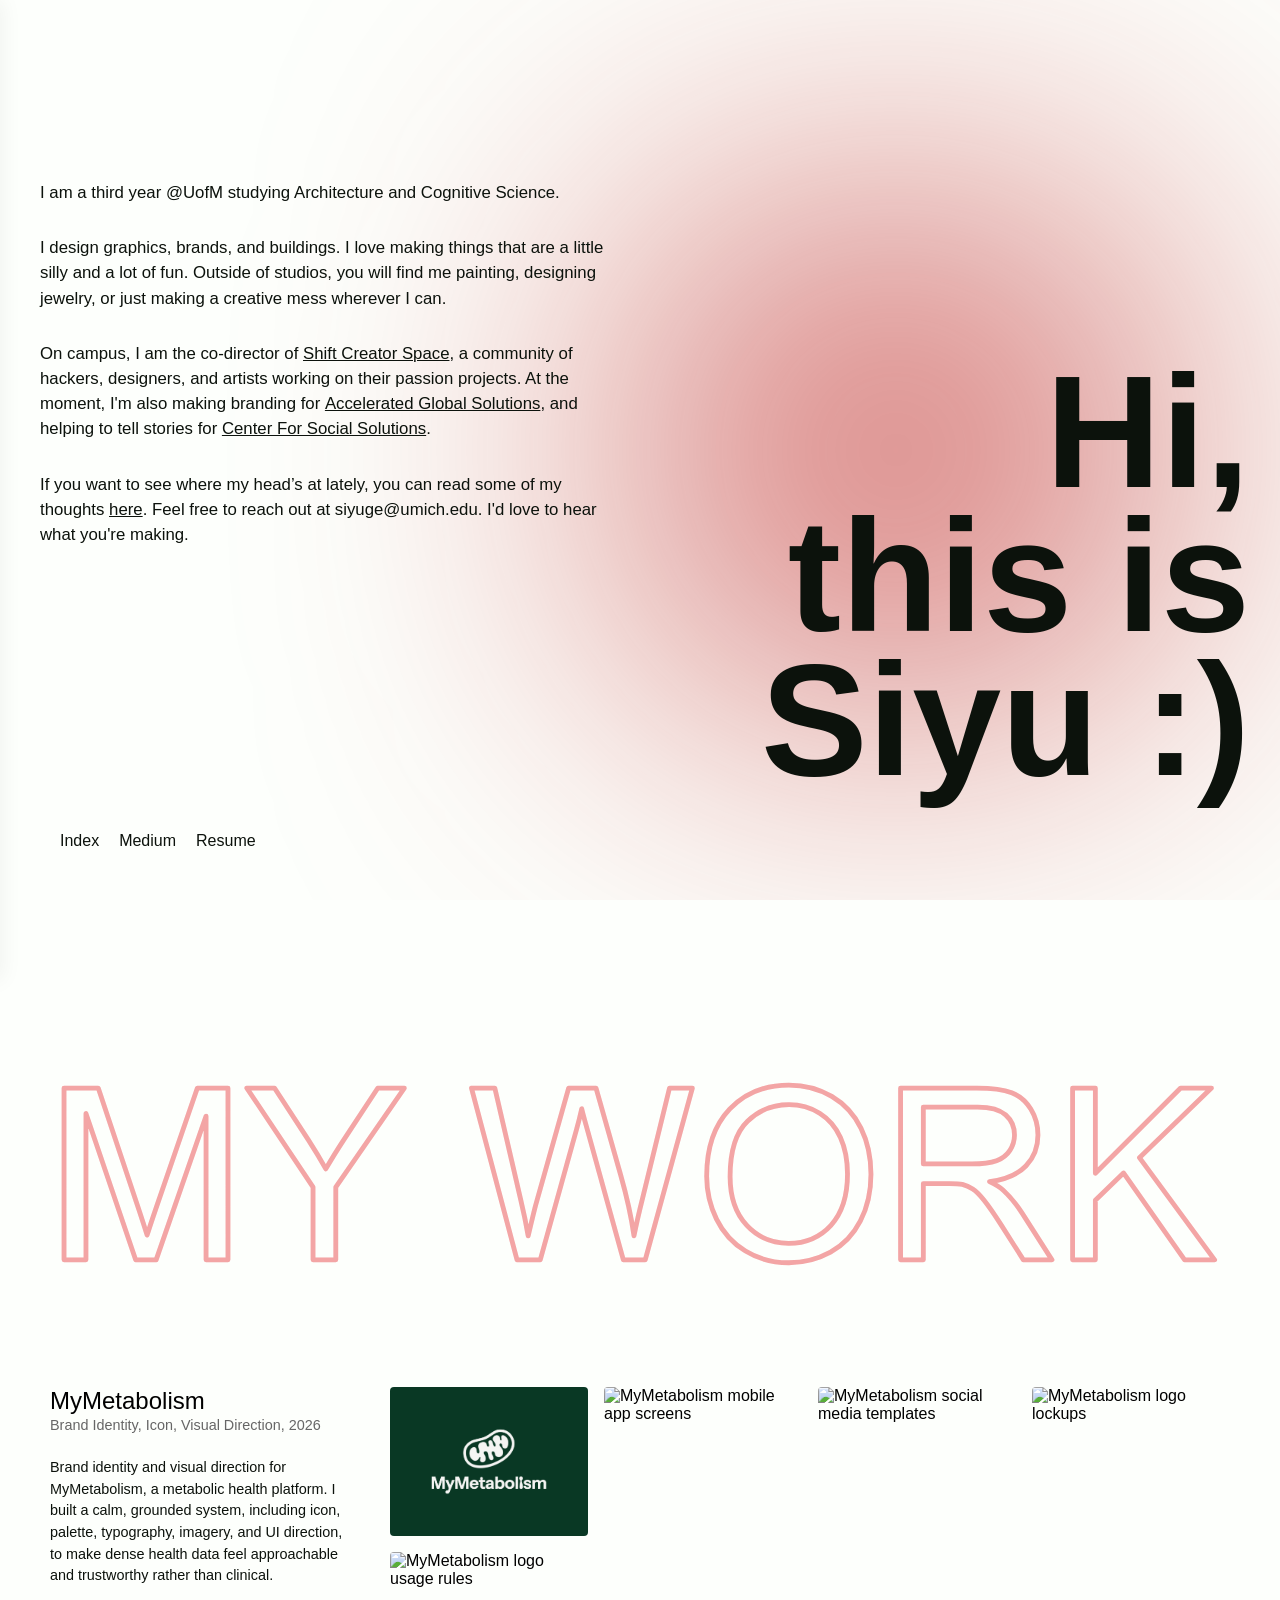
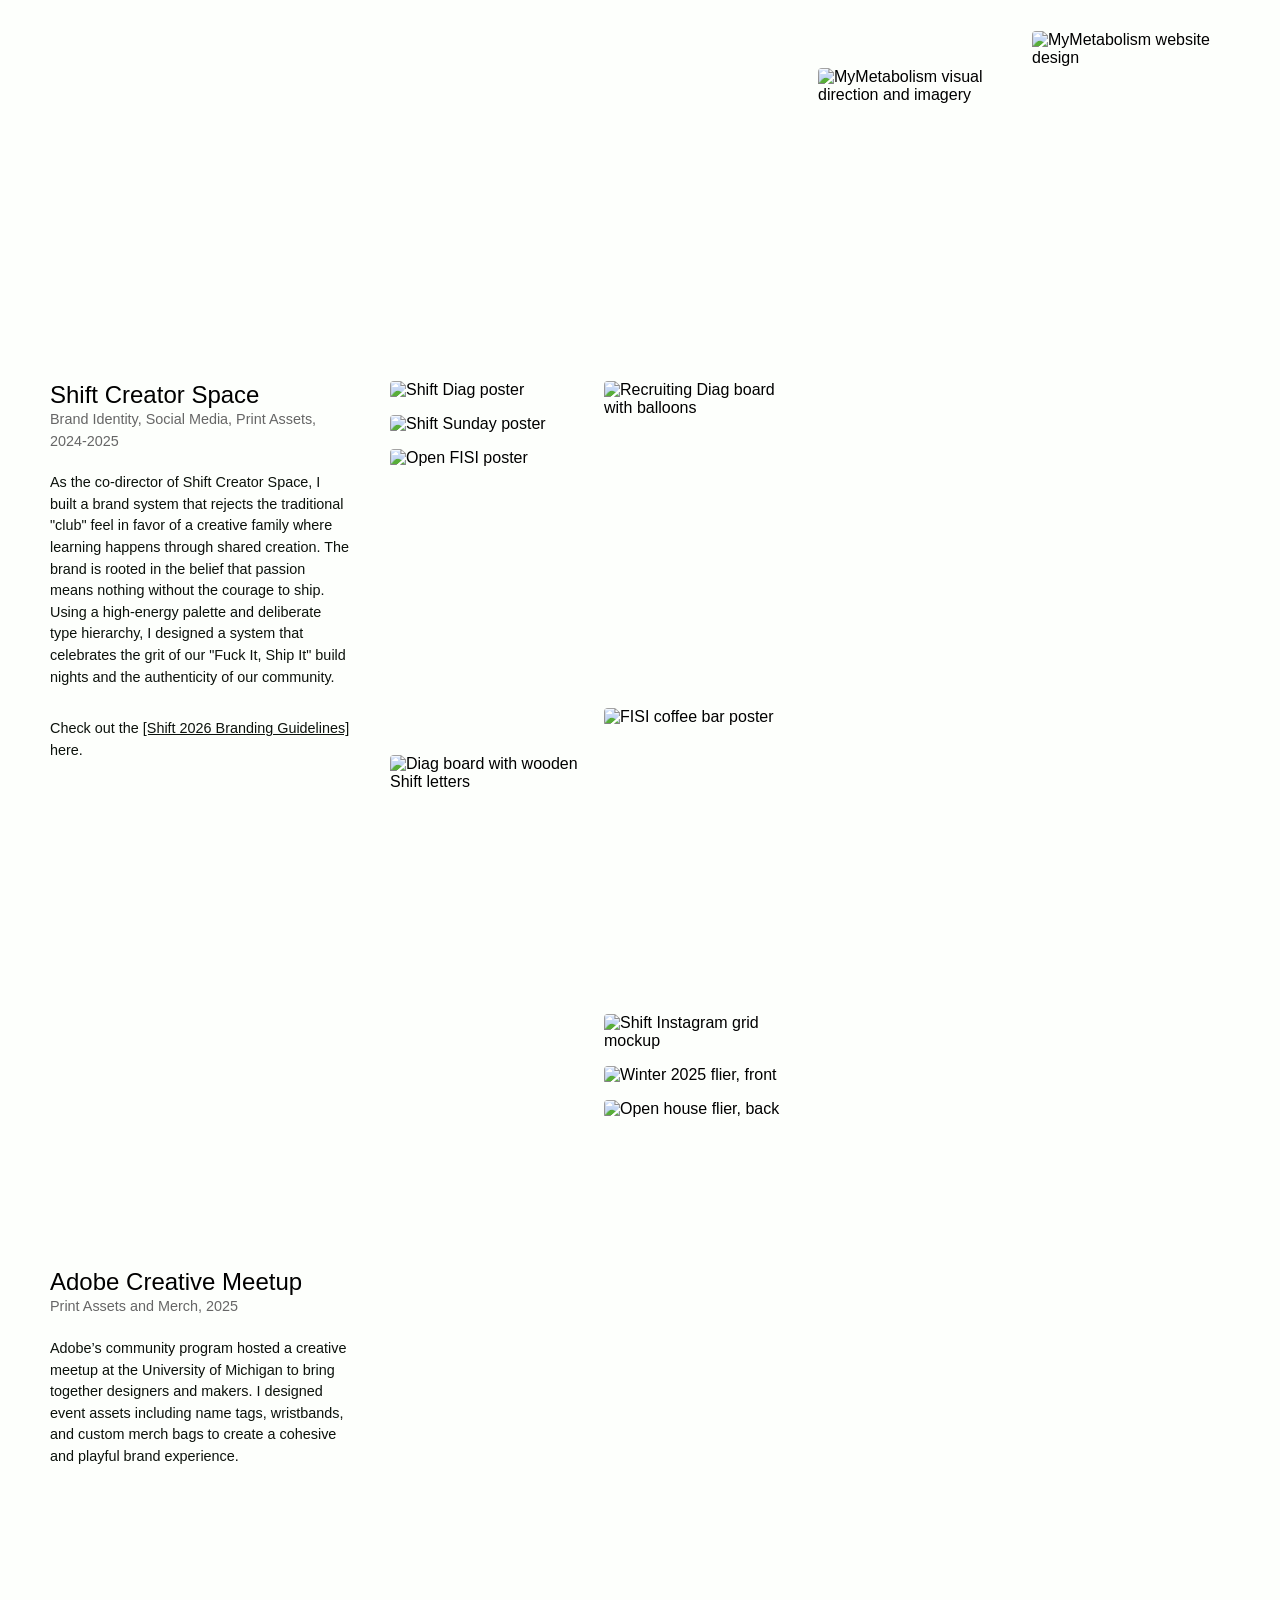
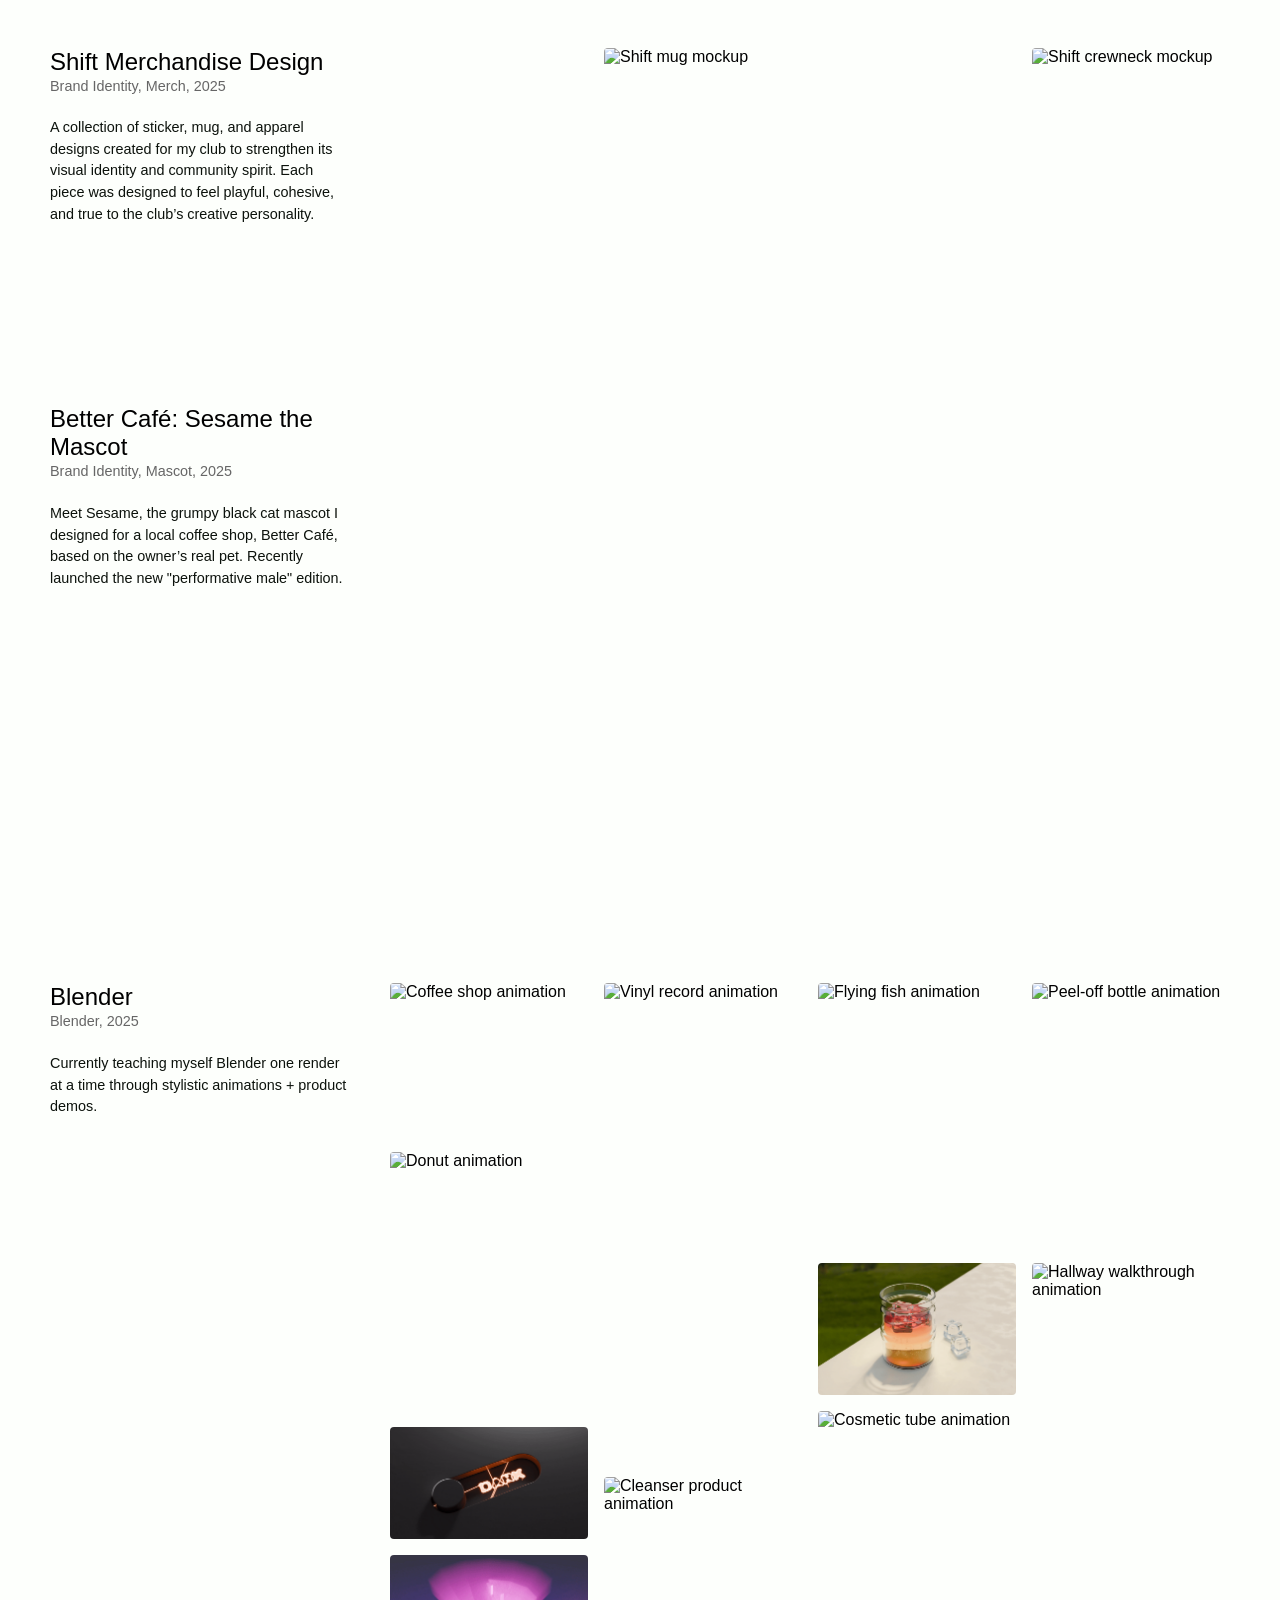
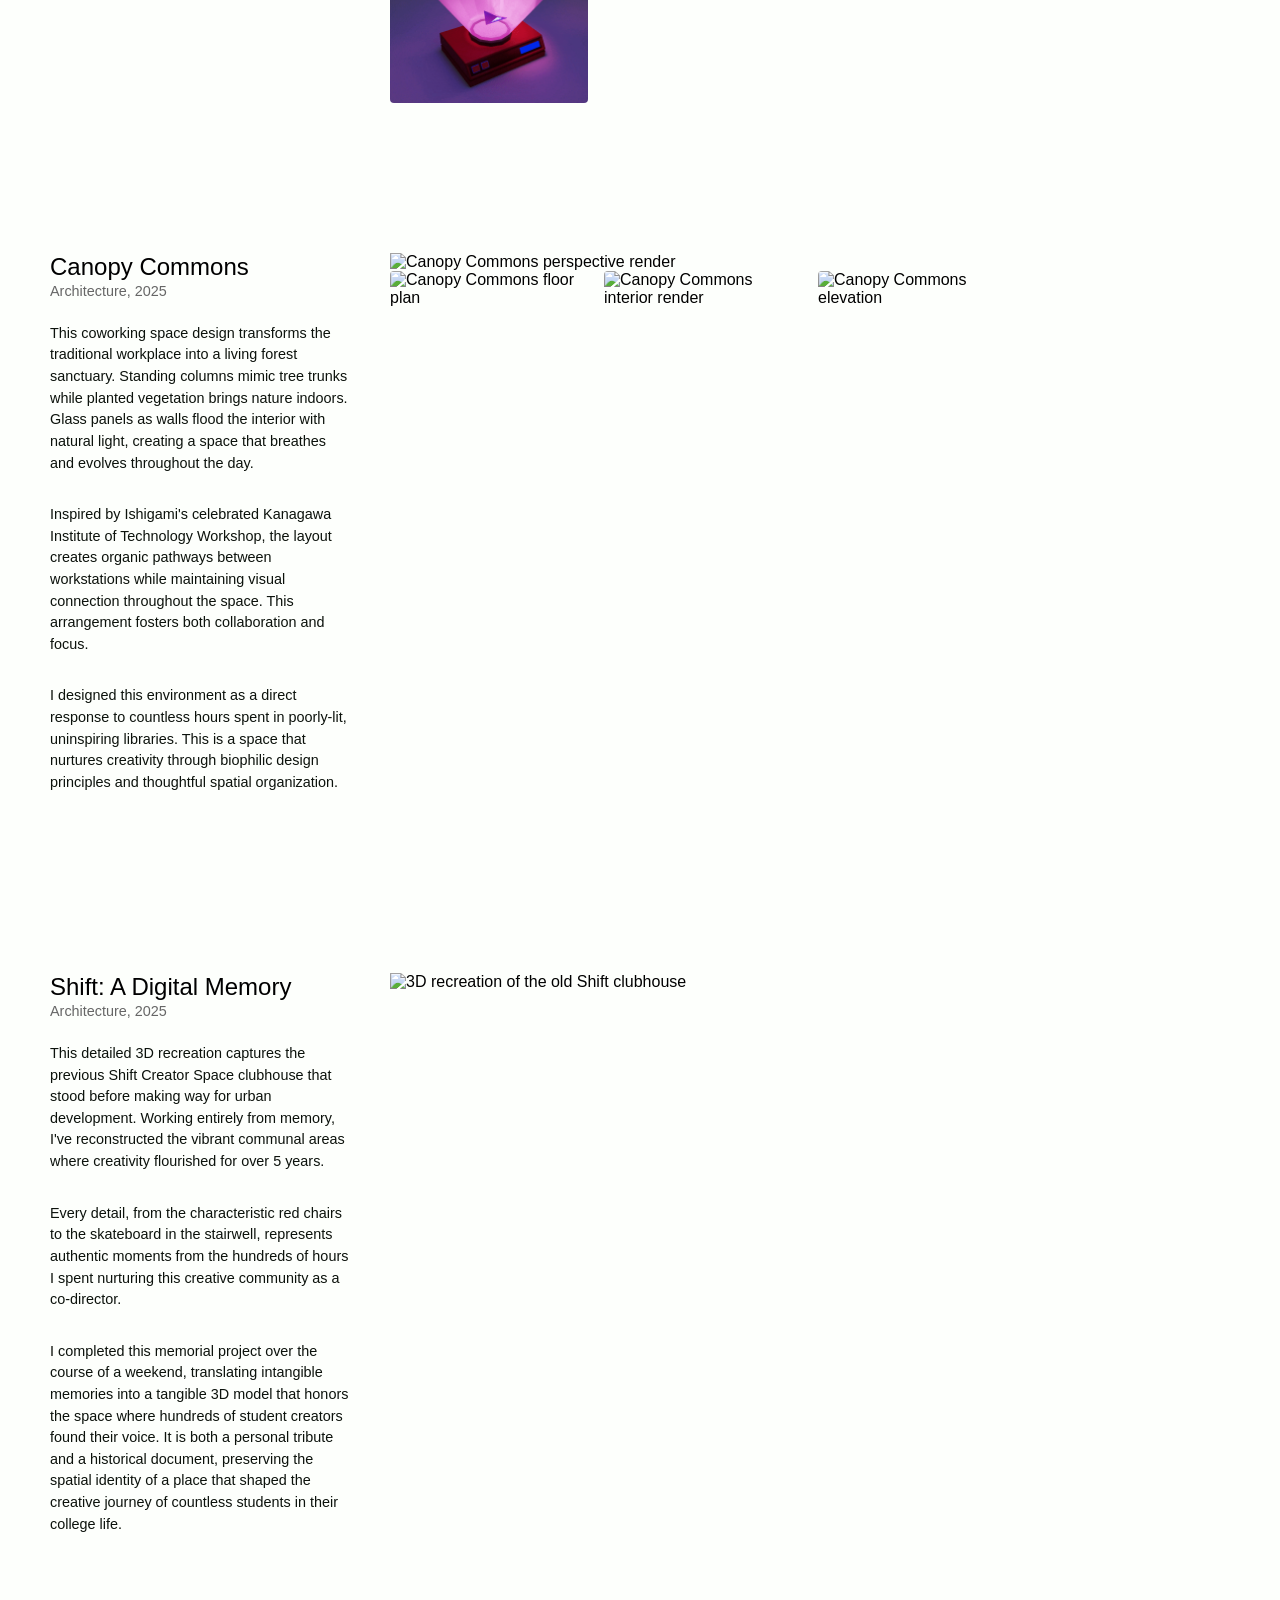
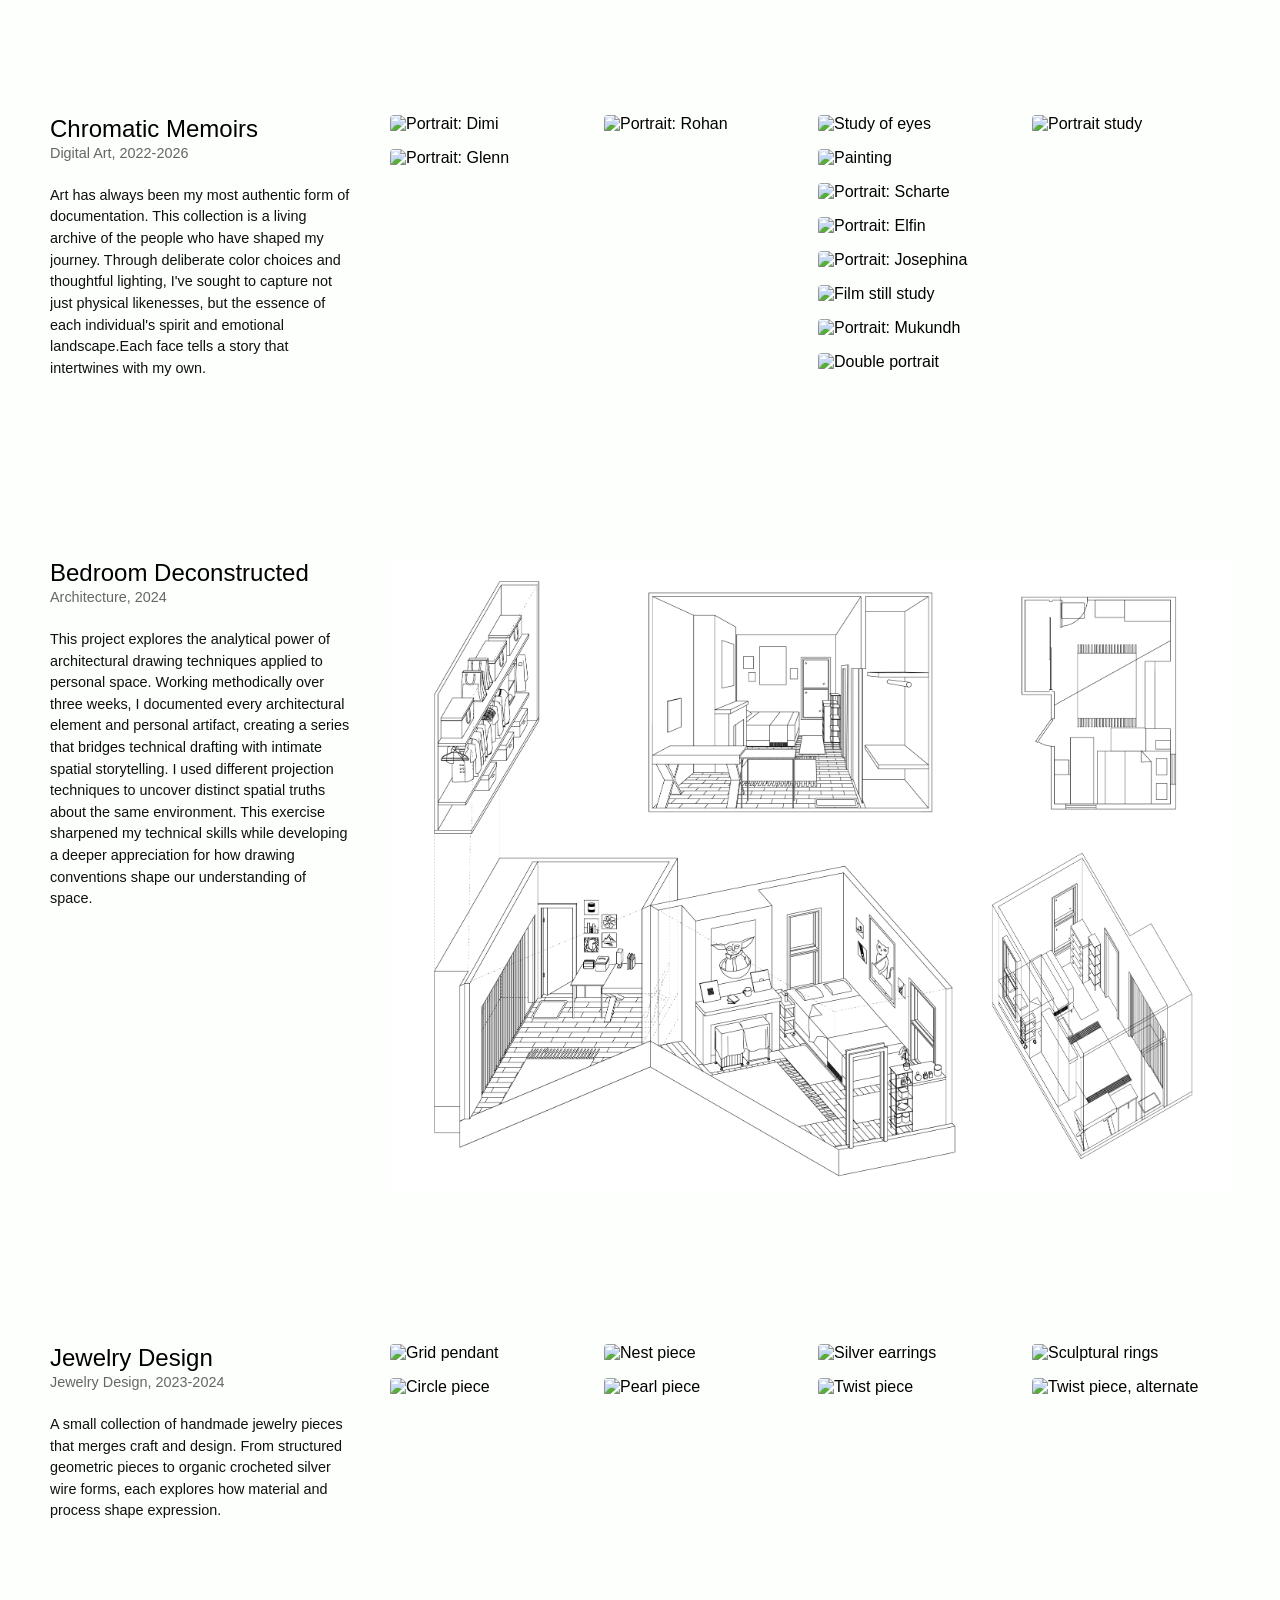
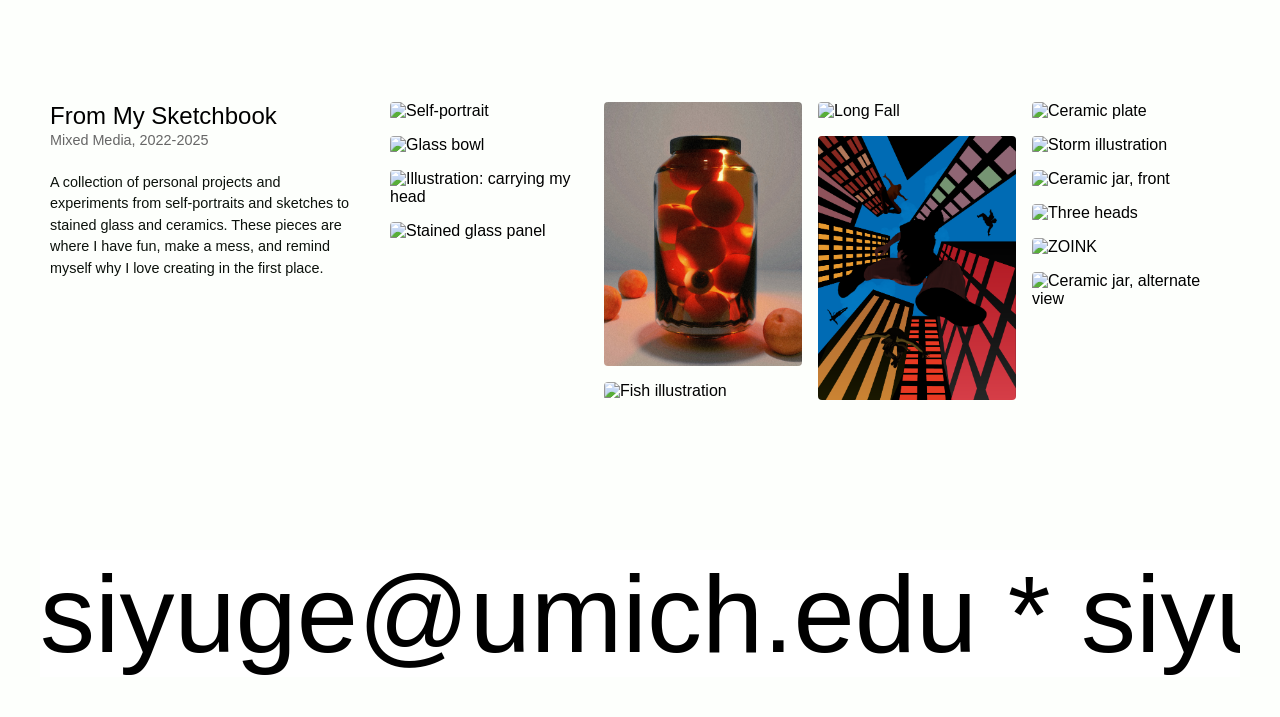
==== commit 20fb0a8f: "Real loading screen, responsive fixes, dead code removal Loading screen - Replace the fixed 2.5s set" ====
--- a/index.html
+++ b/index.html
@@ -5,26 +5,54 @@
   <meta charset="UTF-8">
   <meta name="viewport" content="width=device-width, initial-scale=1.0">
   <title>Hi, this is Siyu Ge</title>
+  <meta name="description"
+    content="Siyu Ge — designer studying Architecture and Cognitive Science at the University of Michigan. Brand identity, graphic design, 3D, and architecture.">
+  <meta name="theme-color" content="#FDFFFC">
+
+  <meta property="og:title" content="Hi, this is Siyu Ge">
+  <meta property="og:description"
+    content="Designer studying Architecture and Cognitive Science at the University of Michigan. Brand identity, graphic design, 3D, and architecture.">
+  <meta property="og:type" content="website">
+  <meta property="og:url" content="https://www.siyuge.art/">
+  <meta name="twitter:card" content="summary_large_image">
+
+  <!-- Start the handshake with the image hosts while the CSS is still parsing -->
+  <link rel="preconnect" href="https://i.postimg.cc" crossorigin>
+  <link rel="preconnect" href="https://use.typekit.net" crossorigin>
 
   <!-- Fonts -->
   <link rel="stylesheet" href="https://use.typekit.net/jvh5qmh.css">
-
-  <!-- Lottie -->
-  <script src="https://cdnjs.cloudflare.com/ajax/libs/lottie-web/5.7.14/lottie.min.js"></script>
 
   <!-- CSS -->
   <link rel="stylesheet" href="./css/styles.css">
   <link rel="stylesheet" href="./css/lightbox.css">
+
+  <!--
+    Flag the loading state before the body paints, so content never flashes
+    in and then hides. The timer is a failsafe: if script.js throws or never
+    arrives, the page reveals itself anyway rather than staying blank.
+  -->
+  <script>
+    document.documentElement.classList.add('js-loading');
+    setTimeout(function () {
+      document.documentElement.classList.remove('js-loading');
+    }, 9000);
+  </script>
+
+  <!-- Lottie (decorative only) -->
+  <script defer src="https://cdnjs.cloudflare.com/ajax/libs/lottie-web/5.7.14/lottie.min.js"></script>
+  <script defer src="./js/script.js"></script>
 </head>
 
 <body>
   <div id="loadingScreen" class="loading-screen">
     <div class="picture-frame">
-      <img id="loadingImage" src="" alt="Loading">
+      <img id="loadingImage" src="" alt="">
       <div id="loadingText" class="loading-text">Siyu Ge</div>
       <div id="loadingCounter" class="loading-counter">1</div>
     </div>
   </div>
+
   <nav>
     <button class="nav-button" onclick="toggleIndexPanel()">Index</button>
     <button class="nav-button" onclick="openMedium()">Medium</button>
@@ -32,13 +60,12 @@
   </nav>
 
   <div class="hero-section">
-    <div class="background-blob"></div>
-
-    <div class="services-hero-lottie" data-w-id="2e93df24-f29a-e4d7-3bc9-f6ccc8324606" data-animation-type="lottie"
-      data-src="https://cdn.prod.website-files.com/6285e77eaf03d3b5e63ee110/63b6fa2b52a5b1508ff0c52f_big%20purple%20stars2.json"
-      data-loop="1" data-direction="1" data-autoplay="1" data-is-ix2-target="0" data-renderer="svg"
-      data-default-duration="3.3333333333333335" data-duration="0">
-    </div>
+    <!-- The wrapper exists purely to clip the blob. See styles.css. -->
+    <div class="blob-clip" aria-hidden="true">
+      <div class="background-blob"></div>
+    </div>
+
+    <div class="services-hero-lottie" aria-hidden="true"></div>
 
     <div class="name-title header-container">
       <h1>Hi,<br>this is<br>Siyu :)</h1>
@@ -62,19 +89,18 @@
     </div>
   </div>
 
-  <div class="services-arrow-lottie" data-w-id="2e93df24-f29a-e4d7-3bc9-f6ccc8324605" data-animation-type="lottie"
-    data-src="https://cdn.prod.website-files.com/6285e77eaf03d3b5e63ee110/63909085c2a607e8ca242ced_arrow%20purple.json"
-    data-loop="1" data-direction="1" data-autoplay="1" data-is-ix2-target="0" data-renderer="svg"
-    data-default-duration="2.033333333333333" data-duration="0">
-  </div>
+  <div class="services-arrow-lottie" aria-hidden="true"></div>
 
   <div class="my-work-svg">
-    <svg xmlns="http://www.w3.org/2000/svg" viewBox="-5 3 250 48">
+    <!--
+      The animated path deliberately has no `d` attribute: script.js copies it
+      from .background-line at runtime. The two paths are identical and the
+      geometry is ~2.5KB, so shipping it twice was pure weight.
+    -->
+    <svg xmlns="http://www.w3.org/2000/svg" viewBox="-5 3 250 48" role="img" aria-label="My Work">
       <path class="background-line"
         d="M0 45.26L0 9.47L7.13 9.47L15.60 34.81Q16.77 38.35 17.31 40.11Q17.92 38.16 19.21 34.38L27.78 9.47L34.16 9.47L34.16 45.26L29.59 45.26L29.59 15.31L19.19 45.26L14.92 45.26L4.57 14.79L4.57 45.26L0 45.26ZM51.88 45.26L51.88 30.10L38.09 9.47L43.85 9.47L50.90 20.26Q52.86 23.29 54.54 26.32Q56.15 23.51 58.45 20.00L65.38 9.47L70.90 9.47L56.62 30.10L56.62 45.26L51.88 45.26ZM94.38 45.26L84.89 9.47L89.75 9.47L95.19 32.93Q96.07 36.62 96.70 40.26Q98.07 34.52 98.32 33.64L105.13 9.47L110.84 9.47L115.97 27.59Q117.90 34.33 118.75 40.26Q119.43 36.87 120.53 32.47L126.15 9.47L130.91 9.47L121.09 45.26L116.53 45.26L108.98 17.99Q108.03 14.58 107.86 13.79Q107.30 16.26 106.81 17.99L99.22 45.26L94.38 45.26ZM133.89 27.83Q133.89 18.92 138.67 13.88Q143.46 8.84 151.03 8.84Q155.98 8.84 159.96 11.21Q163.94 13.57 166.03 17.81Q168.12 22.05 168.12 27.42Q168.12 32.86 165.92 37.16Q163.72 41.46 159.69 43.66Q155.66 45.87 151.00 45.87Q145.95 45.87 141.97 43.43Q137.99 40.99 135.94 36.77Q133.89 32.54 133.89 27.83M138.77 27.91Q138.77 34.38 142.25 38.10Q145.73 41.82 150.98 41.82Q156.32 41.82 159.78 38.06Q163.23 34.30 163.23 27.39Q163.23 23.02 161.76 19.76Q160.28 16.50 157.43 14.71Q154.59 12.92 151.05 12.92Q146.02 12.92 142.40 16.37Q138.77 19.82 138.77 27.91ZM174.29 45.26L174.29 9.47L190.16 9.47Q194.95 9.47 197.44 10.44Q199.93 11.40 201.42 13.84Q202.91 16.28 202.91 19.24Q202.91 23.05 200.44 25.66Q197.97 28.27 192.82 28.98Q194.70 29.88 195.68 30.76Q197.75 32.67 199.61 35.52L205.83 45.26L199.88 45.26L195.14 37.82Q193.07 34.59 191.72 32.89Q190.38 31.18 189.32 30.49Q188.26 29.81 187.16 29.54Q186.35 29.37 184.52 29.37L179.03 29.37L179.03 45.26L174.29 45.26M179.03 25.27L189.21 25.27Q192.46 25.27 194.29 24.60Q196.12 23.93 197.07 22.45Q198.02 20.97 198.02 19.24Q198.02 16.70 196.18 15.06Q194.34 13.43 190.36 13.43L179.03 13.43L179.03 25.27ZM210.13 45.26L210.13 9.47L214.87 9.47L214.87 27.22L232.64 9.47L239.06 9.47L224.05 23.97L239.72 45.26L233.47 45.26L220.73 27.15L214.87 32.86L214.87 45.26L210.13 45.26Z" />
-
-      <path class="animated-line"
-        d="M0 45.26L0 9.47L7.13 9.47L15.60 34.81Q16.77 38.35 17.31 40.11Q17.92 38.16 19.21 34.38L27.78 9.47L34.16 9.47L34.16 45.26L29.59 45.26L29.59 15.31L19.19 45.26L14.92 45.26L4.57 14.79L4.57 45.26L0 45.26ZM51.88 45.26L51.88 30.10L38.09 9.47L43.85 9.47L50.90 20.26Q52.86 23.29 54.54 26.32Q56.15 23.51 58.45 20.00L65.38 9.47L70.90 9.47L56.62 30.10L56.62 45.26L51.88 45.26ZM94.38 45.26L84.89 9.47L89.75 9.47L95.19 32.93Q96.07 36.62 96.70 40.26Q98.07 34.52 98.32 33.64L105.13 9.47L110.84 9.47L115.97 27.59Q117.90 34.33 118.75 40.26Q119.43 36.87 120.53 32.47L126.15 9.47L130.91 9.47L121.09 45.26L116.53 45.26L108.98 17.99Q108.03 14.58 107.86 13.79Q107.30 16.26 106.81 17.99L99.22 45.26L94.38 45.26ZM133.89 27.83Q133.89 18.92 138.67 13.88Q143.46 8.84 151.03 8.84Q155.98 8.84 159.96 11.21Q163.94 13.57 166.03 17.81Q168.12 22.05 168.12 27.42Q168.12 32.86 165.92 37.16Q163.72 41.46 159.69 43.66Q155.66 45.87 151.00 45.87Q145.95 45.87 141.97 43.43Q137.99 40.99 135.94 36.77Q133.89 32.54 133.89 27.83M138.77 27.91Q138.77 34.38 142.25 38.10Q145.73 41.82 150.98 41.82Q156.32 41.82 159.78 38.06Q163.23 34.30 163.23 27.39Q163.23 23.02 161.76 19.76Q160.28 16.50 157.43 14.71Q154.59 12.92 151.05 12.92Q146.02 12.92 142.40 16.37Q138.77 19.82 138.77 27.91ZM174.29 45.26L174.29 9.47L190.16 9.47Q194.95 9.47 197.44 10.44Q199.93 11.40 201.42 13.84Q202.91 16.28 202.91 19.24Q202.91 23.05 200.44 25.66Q197.97 28.27 192.82 28.98Q194.70 29.88 195.68 30.76Q197.75 32.67 199.61 35.52L205.83 45.26L199.88 45.26L195.14 37.82Q193.07 34.59 191.72 32.89Q190.38 31.18 189.32 30.49Q188.26 29.81 187.16 29.54Q186.35 29.37 184.52 29.37L179.03 29.37L179.03 45.26L174.29 45.26M179.03 25.27L189.21 25.27Q192.46 25.27 194.29 24.60Q196.12 23.93 197.07 22.45Q198.02 20.97 198.02 19.24Q198.02 16.70 196.18 15.06Q194.34 13.43 190.36 13.43L179.03 13.43L179.03 25.27ZM210.13 45.26L210.13 9.47L214.87 9.47L214.87 27.22L232.64 9.47L239.06 9.47L224.05 23.97L239.72 45.26L233.47 45.26L220.73 27.15L214.87 32.86L214.87 45.26L210.13 45.26Z" />
+      <path class="animated-line" />
     </svg>
   </div>
 
@@ -92,13 +118,13 @@
           </p>
         </div>
         <div class="project-images-grid">
-          <img src="assets/mymet1.png" alt="logo">
-          <img src="assets/mymet2.png" alt="logo usage">
-          <img src="assets/mymet3.png" alt="mobile app">
-          <img src="assets/mymet4.png" alt="social media">
-          <img src="assets/mymet5.png" alt="visual direction">
-          <img src="assets/mymet6.png" alt="logo usage">
-          <img src="assets/mymet7.png" alt="website">
+          <img src="assets/mymet1.png" alt="MyMetabolism logo" loading="lazy" decoding="async" width="8334" height="6250">
+          <img src="assets/mymet2.png" alt="MyMetabolism logo usage rules" loading="lazy" decoding="async" width="8333" height="11108">
+          <img src="assets/mymet3.png" alt="MyMetabolism mobile app screens" loading="lazy" decoding="async" width="8333" height="17908">
+          <img src="assets/mymet4.png" alt="MyMetabolism social media templates" loading="lazy" decoding="async" width="8333" height="11113">
+          <img src="assets/mymet5.png" alt="MyMetabolism visual direction and imagery" loading="lazy" decoding="async" width="4043" height="3035">
+          <img src="assets/mymet6.png" alt="MyMetabolism logo lockups" loading="lazy" decoding="async" width="8333" height="9575">
+          <img src="assets/mymet7.png" alt="MyMetabolism website design" loading="lazy" decoding="async" width="8375" height="7788">
         </div>
       </div>
 
@@ -119,25 +145,25 @@
           </p>
         </div>
         <div class="project-images-grid">
-          <img src="https://i.postimg.cc/8CBWm2gz/diag-poster.jpg" alt="Diag poster">
-          <img src="https://i.postimg.cc/WbCMNm7T/SHIFT-sunday-poster.png" alt="Shift Sunday">
-          <img src="https://i.postimg.cc/ThM752kC/open-fisi-poster.png" alt="Open FISI poster">
-          <img src="assets/showcase 2025.png" alt="showcase">
-          <img src="assets/f25 shift diag board wooden letters (1).jpg" alt="Diag poster">
-          <img src="assets/f25 shift recruit diag board balloon.jpg" alt="Diag poster">
-          <img src="https://i.postimg.cc/52z86HPv/fisi-coffee-bar-poster.png" alt="fisi + coffee bar">
-          <img src="assets/open fisi 4.9.png" alt="open fisi">
-          <img src="https://i.postimg.cc/433hjBQC/shift-insta-mockup.png" alt="insta">
-          <img src="https://i.postimg.cc/63rvQ7Vc/flier-w25.png" alt="Flier1 front">
-          <img src="https://i.postimg.cc/tTQ6yd67/open-house-flyer1-2.png" alt="Flier1 back">
-          <img src="assets/speakeasy v2 poster.png" alt="speakeasy">
-          <img src="assets/f25 shift recruiting flier balloon texts.png" alt="Flier3 front">
-          <img src="assets/f25 shift recruiting flier balloon texts back.png" alt="Flier3 back">
-        </div>
-      </div>
-
-      <!-- Project 10 -->
-      <div id="adobe creative meetup" class="project-wrapper">
+          <img src="https://i.postimg.cc/8CBWm2gz/diag-poster.jpg" alt="Shift Diag poster" loading="lazy" decoding="async">
+          <img src="https://i.postimg.cc/WbCMNm7T/SHIFT-sunday-poster.png" alt="Shift Sunday poster" loading="lazy" decoding="async">
+          <img src="https://i.postimg.cc/ThM752kC/open-fisi-poster.png" alt="Open FISI poster" loading="lazy" decoding="async">
+          <img src="assets/showcase 2025.png" alt="Shift 2025 showcase poster" loading="lazy" decoding="async" width="2550" height="3300">
+          <img src="assets/f25 shift diag board wooden letters (1).jpg" alt="Diag board with wooden Shift letters" loading="lazy" decoding="async" width="12600" height="19800">
+          <img src="assets/f25 shift recruit diag board balloon.jpg" alt="Recruiting Diag board with balloons" loading="lazy" decoding="async" width="12600" height="19800">
+          <img src="https://i.postimg.cc/52z86HPv/fisi-coffee-bar-poster.png" alt="FISI coffee bar poster" loading="lazy" decoding="async">
+          <img src="assets/open fisi 4.9.png" alt="Open FISI event poster" loading="lazy" decoding="async" width="2550" height="3300">
+          <img src="https://i.postimg.cc/433hjBQC/shift-insta-mockup.png" alt="Shift Instagram grid mockup" loading="lazy" decoding="async">
+          <img src="https://i.postimg.cc/63rvQ7Vc/flier-w25.png" alt="Winter 2025 flier, front" loading="lazy" decoding="async">
+          <img src="https://i.postimg.cc/tTQ6yd67/open-house-flyer1-2.png" alt="Open house flier, back" loading="lazy" decoding="async">
+          <img src="assets/speakeasy v2 poster.png" alt="Speakeasy event poster" loading="lazy" decoding="async" width="2550" height="3300">
+          <img src="assets/f25 shift recruiting flier balloon texts.png" alt="Fall 2025 recruiting flier, front" loading="lazy" decoding="async" width="1028" height="2386">
+          <img src="assets/f25 shift recruiting flier balloon texts back.png" alt="Fall 2025 recruiting flier, back" loading="lazy" decoding="async" width="1080" height="2508">
+        </div>
+      </div>
+
+      <!-- Adobe Creative Meetup -->
+      <div id="adobe-creative-meetup" class="project-wrapper">
         <div class="project-info">
           <h3 class="project-title">Adobe Creative Meetup</h3>
           <p class="project-location">Print Assets and Merch, 2025</p>
@@ -147,15 +173,15 @@
           </p>
         </div>
         <div class="project-images-grid">
-          <img src="assets/nametag mockup.png" alt="nametag mockup">
-          <img src="assets/adobe nametag.png" alt="adobe nametag">
-          <img src="assets/wristband mockup.png" alt="adobe wristband">
-          <img src="assets/adobe bag mockup.png" alt="adobe paper bag">
-        </div>
-      </div>
-
-      <!-- Project 12 -->
-      <div id="shift merch" class="project-wrapper">
+          <img src="assets/nametag mockup.png" alt="Adobe meetup name tag mockup" loading="lazy" decoding="async" width="1440" height="1080">
+          <img src="assets/adobe nametag.png" alt="Adobe meetup name tag design" loading="lazy" decoding="async" width="3652" height="3300">
+          <img src="assets/wristband mockup.png" alt="Adobe meetup wristband" loading="lazy" decoding="async" width="1440" height="1080">
+          <img src="assets/adobe bag mockup.png" alt="Adobe meetup paper merch bag" loading="lazy" decoding="async" width="3600" height="2400">
+        </div>
+      </div>
+
+      <!-- Shift Merchandise -->
+      <div id="shift-merch" class="project-wrapper">
         <div class="project-info">
           <h3 class="project-title">Shift Merchandise Design</h3>
           <p class="project-location">Brand Identity, Merch, 2025</p>
@@ -165,15 +191,15 @@
           </p>
         </div>
         <div class="project-images-grid">
-          <img src="assets/shift stickers.png" alt="stickers">
-          <img src="assets/mug mockup.png" alt="mug">
-          <img src="assets/mug pattern.png" alt="mug pattern">
-          <img src="assets/crewneck mockup.png" alt="shift crewneck">
-        </div>
-      </div>
-
-      <!-- Project 13 -->
-      <div id="better cafe" class="project-wrapper">
+          <img src="assets/shift stickers.png" alt="Shift sticker sheet" loading="lazy" decoding="async" width="3300" height="2550">
+          <img src="assets/mug mockup.png" alt="Shift mug mockup" loading="lazy" decoding="async" width="4000" height="3000">
+          <img src="assets/mug pattern.png" alt="Shift mug wrap pattern" loading="lazy" decoding="async" width="3300" height="2550">
+          <img src="assets/crewneck mockup.png" alt="Shift crewneck mockup" loading="lazy" decoding="async" width="3300" height="2550">
+        </div>
+      </div>
+
+      <!-- Better Café -->
+      <div id="better-cafe" class="project-wrapper">
         <div class="project-info">
           <h3 class="project-title">Better Café: Sesame the Mascot</h3>
           <p class="project-location">Brand Identity, Mascot, 2025</p>
@@ -182,19 +208,18 @@
           </p>
         </div>
         <div class="project-images-grid">
-          <img src="assets/mascot og1.png" alt="mascot1">
-          <img src="assets/mascot performative1.png" alt="mascot5">
-          <img src="assets/mascot og2.png" alt="mascot2">
-          <img src="assets/mascot performative3.png" alt="mascot6">
-          <img src="assets/mascot og3.png" alt="mascot3">
-          <img src="assets/mascot performative4.png" alt="mascot7">
-          <img src="assets/mascot og4.png" alt="mascot4">
-          <img src="assets/mascot performative5.png" alt="mascot8">
-        </div>
-      </div>
-
-
-      <!-- Project 8 -->
+          <img src="assets/mascot og1.png" alt="Sesame the mascot, original edition 1" loading="lazy" decoding="async" width="1080" height="1080">
+          <img src="assets/mascot performative1.png" alt="Sesame the mascot, performative edition 1" loading="lazy" decoding="async" width="1080" height="1080">
+          <img src="assets/mascot og2.png" alt="Sesame the mascot, original edition 2" loading="lazy" decoding="async" width="1080" height="1080">
+          <img src="assets/mascot performative3.png" alt="Sesame the mascot, performative edition 2" loading="lazy" decoding="async" width="1080" height="1080">
+          <img src="assets/mascot og3.png" alt="Sesame the mascot, original edition 3" loading="lazy" decoding="async" width="1080" height="1080">
+          <img src="assets/mascot performative4.png" alt="Sesame the mascot, performative edition 3" loading="lazy" decoding="async" width="1080" height="1080">
+          <img src="assets/mascot og4.png" alt="Sesame the mascot, original edition 4" loading="lazy" decoding="async" width="1080" height="1080">
+          <img src="assets/mascot performative5.png" alt="Sesame the mascot, performative edition 4" loading="lazy" decoding="async" width="1080" height="1080">
+        </div>
+      </div>
+
+      <!-- Blender -->
       <div id="blender" class="project-wrapper">
         <div class="project-info">
           <h3 class="project-title">Blender</h3>
@@ -203,23 +228,23 @@
             animations + product demos. </p>
         </div>
         <div class="project-images-grid">
-          <img src="assets/coffee shop.gif" alt="coffee shop">
-          <img src="assets/donut.gif" alt="donuts">
-          <img src="assets/pink room final.png" alt="bedroom">
-          <img src="assets/ui button.gif" alt="ui button">
-          <img src="assets/arcade.gif" alt="arcade">
-          <img src="assets/vinyl.gif" alt="vinyl">
-          <img src="assets/bodywash.JPG" alt="bodywash">
-          <img src="assets/cleanser.gif" alt="cleanser">
-          <img src="assets/flying phish!.gif" alt="fish">
-          <img src="assets/drink.gif" alt="drink">
-          <img src="assets/cosmetic tube.gif" alt="cosmetic tube">
-          <img src="assets/peel off bottle.gif" alt="peel off bottle">
-          <img src="assets/hallway.gif" alt="hallway">
-        </div>
-      </div>
-
-      <!-- Project 6 -->
+          <img src="assets/coffee shop.gif" alt="Coffee shop animation" loading="lazy" decoding="async" width="800" height="617">
+          <img src="assets/donut.gif" alt="Donut animation" loading="lazy" decoding="async" width="400" height="225">
+          <img src="assets/pink room final.png" alt="Pink bedroom render" loading="lazy" decoding="async" width="1620" height="1080">
+          <img src="assets/ui button.gif" alt="UI button animation" loading="lazy" decoding="async" width="800" height="450">
+          <img src="assets/arcade.gif" alt="Arcade machine animation" loading="lazy" decoding="async" width="400" height="300">
+          <img src="assets/vinyl.gif" alt="Vinyl record animation" loading="lazy" decoding="async" width="800" height="800">
+          <img src="assets/bodywash.JPG" alt="Body wash product render" loading="lazy" decoding="async" width="1080" height="1440">
+          <img src="assets/cleanser.gif" alt="Cleanser product animation" loading="lazy" decoding="async" width="800" height="800">
+          <img src="assets/flying phish!.gif" alt="Flying fish animation" loading="lazy" decoding="async" width="800" height="1067">
+          <img src="assets/drink.gif" alt="Drink can animation" loading="lazy" decoding="async" width="800" height="533">
+          <img src="assets/cosmetic tube.gif" alt="Cosmetic tube animation" loading="lazy" decoding="async" width="800" height="1067">
+          <img src="assets/peel off bottle.gif" alt="Peel-off bottle animation" loading="lazy" decoding="async" width="1000" height="1333">
+          <img src="assets/hallway.gif" alt="Hallway walkthrough animation" loading="lazy" decoding="async" width="800" height="1067">
+        </div>
+      </div>
+
+      <!-- Canopy Commons -->
       <div id="canopy" class="project-wrapper">
         <div class="project-info">
           <h3 class="project-title">Canopy Commons</h3>
@@ -236,16 +261,16 @@
             design principles and thoughtful spatial organization.</p>
         </div>
         <div class="single-project-image">
-          <img src="https://i.postimg.cc/pXftSxzb/perspective.png" alt="canopy perspective">
+          <img src="https://i.postimg.cc/pXftSxzb/perspective.png" alt="Canopy Commons perspective render" loading="lazy" decoding="async">
           <div class="project-images-grid">
-            <img src="https://i.postimg.cc/qqZCVn9q/plan-no-ceiling-rendered.jpg" alt="canopy plan">
-            <img src="https://i.postimg.cc/T3TXMSJy/inside2.jpg" alt="canopy inside mock">
-            <img src="https://i.postimg.cc/VLQ845SW/elevation.png" alt="canopy elevation">
+            <img src="https://i.postimg.cc/qqZCVn9q/plan-no-ceiling-rendered.jpg" alt="Canopy Commons floor plan" loading="lazy" decoding="async">
+            <img src="https://i.postimg.cc/T3TXMSJy/inside2.jpg" alt="Canopy Commons interior render" loading="lazy" decoding="async">
+            <img src="https://i.postimg.cc/VLQ845SW/elevation.png" alt="Canopy Commons elevation" loading="lazy" decoding="async">
           </div>
         </div>
       </div>
 
-      <!-- Project 5 -->
+      <!-- Shift: A Digital Memory -->
       <div id="state-st" class="project-wrapper">
         <div class="project-info">
           <h3 class="project-title">Shift: A Digital Memory</h3>
@@ -262,11 +287,11 @@
             place that shaped the creative journey of countless students in their college life.</p>
         </div>
         <div class="single-project-image">
-          <img src="https://i.postimg.cc/MZr5MBZj/final.jpg" alt="old house">
-        </div>
-      </div>
-
-      <!-- Project 2 -->
+          <img src="https://i.postimg.cc/MZr5MBZj/final.jpg" alt="3D recreation of the old Shift clubhouse" loading="lazy" decoding="async">
+        </div>
+      </div>
+
+      <!-- Chromatic Memoirs -->
       <div id="illustrations" class="project-wrapper">
         <div class="project-info">
           <h3 class="project-title">Chromatic Memoirs</h3>
@@ -278,23 +303,22 @@
             landscape.Each face tells a story that intertwines with my own.</p>
         </div>
         <div class="project-images-grid">
-          <img src="https://i.postimg.cc/5yvgmNMk/IMG-0813.jpg" alt="Dimi">
-          <img src="https://i.postimg.cc/zDRxNpRS/IMG-0992.jpg" alt="Glenn">
-          <img src="assets/stoopid2.jpg" alt="Rohan">
-          <img src="https://i.postimg.cc/RZHySBty/IMG-5487.jpg" alt="eyes">
-          <img src="https://i.postimg.cc/Yq68G9Rv/IMG-5478.jpg" alt="Painting">
-          <img src="https://i.postimg.cc/tJtPT1by/IMG-0881.jpg" alt="Scharte">
-          <img src="https://i.postimg.cc/ZYcCWz3T/Screenshot-2024-09-11-at-6-29-19-PM.png" alt="Elfin">
-          <img src="https://i.postimg.cc/bwMGq0nk/Screenshot-2024-09-11-at-6-28-37-PM.png" alt="Josephina">
-          <img src="https://i.postimg.cc/zB4pWH4g/damn.png" alt="Movie">
-          <img src="https://i.postimg.cc/0NV98PF3/4.jpg" alt="Mukundh">
-          <img src="https://i.postimg.cc/76DptWfc/me-n-bitch2.png" alt="Me N Bitch">
-          <img src="https://i.postimg.cc/wMTRtFh0/IMG-3991.jpg" alt="holy">
-        </div>
-      </div>
-
-
-      <!-- Project 7 -->
+          <img src="https://i.postimg.cc/5yvgmNMk/IMG-0813.jpg" alt="Portrait: Dimi" loading="lazy" decoding="async">
+          <img src="https://i.postimg.cc/zDRxNpRS/IMG-0992.jpg" alt="Portrait: Glenn" loading="lazy" decoding="async">
+          <img src="assets/stoopid2.jpg" alt="Portrait: Rohan" loading="lazy" decoding="async" width="5136" height="6848">
+          <img src="https://i.postimg.cc/RZHySBty/IMG-5487.jpg" alt="Study of eyes" loading="lazy" decoding="async">
+          <img src="https://i.postimg.cc/Yq68G9Rv/IMG-5478.jpg" alt="Painting" loading="lazy" decoding="async">
+          <img src="https://i.postimg.cc/tJtPT1by/IMG-0881.jpg" alt="Portrait: Scharte" loading="lazy" decoding="async">
+          <img src="https://i.postimg.cc/ZYcCWz3T/Screenshot-2024-09-11-at-6-29-19-PM.png" alt="Portrait: Elfin" loading="lazy" decoding="async">
+          <img src="https://i.postimg.cc/bwMGq0nk/Screenshot-2024-09-11-at-6-28-37-PM.png" alt="Portrait: Josephina" loading="lazy" decoding="async">
+          <img src="https://i.postimg.cc/zB4pWH4g/damn.png" alt="Film still study" loading="lazy" decoding="async">
+          <img src="https://i.postimg.cc/0NV98PF3/4.jpg" alt="Portrait: Mukundh" loading="lazy" decoding="async">
+          <img src="https://i.postimg.cc/76DptWfc/me-n-bitch2.png" alt="Double portrait" loading="lazy" decoding="async">
+          <img src="https://i.postimg.cc/wMTRtFh0/IMG-3991.jpg" alt="Portrait study" loading="lazy" decoding="async">
+        </div>
+      </div>
+
+      <!-- Bedroom Deconstructed -->
       <div id="bedroom" class="project-wrapper">
         <div class="project-info">
           <h3 class="project-title">Bedroom Deconstructed</h3>
@@ -307,11 +331,11 @@
             shape our understanding of space.</p>
         </div>
         <div class="single-project-image">
-          <img src="assets/bedroom deconstructed.png" alt="bedroom deconstructed">
-        </div>
-      </div>
-
-      <!-- Project 3 -->
+          <img src="assets/bedroom deconstructed.png" alt="Bedroom deconstructed: architectural drawing series" loading="lazy" decoding="async" width="4365" height="3300">
+        </div>
+      </div>
+
+      <!-- Jewelry -->
       <div id="jewelry" class="project-wrapper">
         <div class="project-info">
           <h3 class="project-title">Jewelry Design</h3>
@@ -321,18 +345,18 @@
             process shape expression.</p>
         </div>
         <div class="project-images-grid">
-          <img src="https://i.postimg.cc/R0MXrD7R/IMG-5852.jpg" alt="Grid">
-          <img src="https://i.postimg.cc/7LVtfkHd/ha2.png" alt="Circle">
-          <img src="https://i.postimg.cc/nzSdGGQ1/ha3.png" alt="Nest">
-          <img src="https://i.postimg.cc/cLGFhH6P/Screenshot-2024-12-09-at-12-38-00-AM.png" alt="Pearl">
-          <img src="https://i.postimg.cc/63pjZmT3/1.png" alt="Silver earrings">
-          <img src="https://i.postimg.cc/m2Hd7MZQ/Screenshot-2024-12-09-at-12-37-43-AM.png" alt="Twist">
-          <img src="https://i.postimg.cc/FzfTWkyX/ha4.png" alt="Fancy rings">
-          <img src="https://i.postimg.cc/Jz3P2Lk0/Screenshot-2024-12-09-at-12-37-52-AM.png" alt="Twist2">
-        </div>
-      </div>
-
-      <!-- Project 9 -->
+          <img src="https://i.postimg.cc/R0MXrD7R/IMG-5852.jpg" alt="Grid pendant" loading="lazy" decoding="async">
+          <img src="https://i.postimg.cc/7LVtfkHd/ha2.png" alt="Circle piece" loading="lazy" decoding="async">
+          <img src="https://i.postimg.cc/nzSdGGQ1/ha3.png" alt="Nest piece" loading="lazy" decoding="async">
+          <img src="https://i.postimg.cc/cLGFhH6P/Screenshot-2024-12-09-at-12-38-00-AM.png" alt="Pearl piece" loading="lazy" decoding="async">
+          <img src="https://i.postimg.cc/63pjZmT3/1.png" alt="Silver earrings" loading="lazy" decoding="async">
+          <img src="https://i.postimg.cc/m2Hd7MZQ/Screenshot-2024-12-09-at-12-37-43-AM.png" alt="Twist piece" loading="lazy" decoding="async">
+          <img src="https://i.postimg.cc/FzfTWkyX/ha4.png" alt="Sculptural rings" loading="lazy" decoding="async">
+          <img src="https://i.postimg.cc/Jz3P2Lk0/Screenshot-2024-12-09-at-12-37-52-AM.png" alt="Twist piece, alternate" loading="lazy" decoding="async">
+        </div>
+      </div>
+
+      <!-- From My Sketchbook -->
       <div id="misc-painting" class="project-wrapper">
         <div class="project-info">
           <h3 class="project-title">From My Sketchbook</h3>
@@ -342,55 +366,54 @@
             why I love creating in the first place.</p>
         </div>
         <div class="project-images-grid">
-          <img src="https://i.postimg.cc/nh6LyF81/IMG-2778.jpg" alt="Self-portrait">
-          <img src="https://i.postimg.cc/90wbWjJZ/glass-bowl.png" alt="glass bowl">
-          <img src="https://i.postimg.cc/fbLyZkf0/me-carrying-my-head.jpg" alt="me carrying my head">
-          <img src="https://i.postimg.cc/9X11jJbL/stained-glass.png" alt="stained glass">
-          <img src="assets/jar w eyeball.JPG" alt="jar">
-          <img src="https://i.postimg.cc/8PYkvpCV/Wechat-IMG1379.jpg" alt="Fish">
-          <img src="https://i.postimg.cc/0QvyNVyM/Screenshot-2024-12-09-at-12-30-25-AM.png" alt="Long Fall">
-          <img src="assets/building.png" alt="building">
-          <img src="https://i.postimg.cc/zBrpqQ4c/IMG-2497.jpg" alt="ceramics plate">
-          <img src="https://i.postimg.cc/3JR1rmbY/storm.png" alt="storm">
-          <img src="https://i.postimg.cc/qqBL33Jc/IMG-2498.jpg" alt="jar front">
-          <img src="https://i.postimg.cc/yx5WrKZS/three-heads.jpg" alt="three heads">
-          <img src="https://i.postimg.cc/CdTSqx8J/ZOINK.png" alt="ZOINK">
-          <img src="https://i.postimg.cc/pr0BYLrw/IMG-2499.jpg" alt="jar2">
-        </div>
-      </div>
-
-
-    </div>
-  </div>
-
-  <div class="dot" id="dot"></div>
+          <img src="https://i.postimg.cc/nh6LyF81/IMG-2778.jpg" alt="Self-portrait" loading="lazy" decoding="async">
+          <img src="https://i.postimg.cc/90wbWjJZ/glass-bowl.png" alt="Glass bowl" loading="lazy" decoding="async">
+          <img src="https://i.postimg.cc/fbLyZkf0/me-carrying-my-head.jpg" alt="Illustration: carrying my head" loading="lazy" decoding="async">
+          <img src="https://i.postimg.cc/9X11jJbL/stained-glass.png" alt="Stained glass panel" loading="lazy" decoding="async">
+          <img src="assets/jar w eyeball.JPG" alt="Ceramic jar with eyeball" loading="lazy" decoding="async" width="1080" height="1440">
+          <img src="https://i.postimg.cc/8PYkvpCV/Wechat-IMG1379.jpg" alt="Fish illustration" loading="lazy" decoding="async">
+          <img src="https://i.postimg.cc/0QvyNVyM/Screenshot-2024-12-09-at-12-30-25-AM.png" alt="Long Fall" loading="lazy" decoding="async">
+          <img src="assets/building.png" alt="Building illustration" loading="lazy" decoding="async" width="2471" height="3300">
+          <img src="https://i.postimg.cc/zBrpqQ4c/IMG-2497.jpg" alt="Ceramic plate" loading="lazy" decoding="async">
+          <img src="https://i.postimg.cc/3JR1rmbY/storm.png" alt="Storm illustration" loading="lazy" decoding="async">
+          <img src="https://i.postimg.cc/qqBL33Jc/IMG-2498.jpg" alt="Ceramic jar, front" loading="lazy" decoding="async">
+          <img src="https://i.postimg.cc/yx5WrKZS/three-heads.jpg" alt="Three heads" loading="lazy" decoding="async">
+          <img src="https://i.postimg.cc/CdTSqx8J/ZOINK.png" alt="ZOINK" loading="lazy" decoding="async">
+          <img src="https://i.postimg.cc/pr0BYLrw/IMG-2499.jpg" alt="Ceramic jar, alternate view" loading="lazy" decoding="async">
+        </div>
+      </div>
+
+    </div>
+  </div>
+
+  <div class="dot" id="dot" aria-hidden="true"></div>
 
   <!-- Lightbox -->
   <div class="lightbox" id="lightbox">
-    <button class="lightbox-close" onclick="closeLightbox()">×</button>
+    <button class="lightbox-close" onclick="closeLightbox()" aria-label="Close">×</button>
     <img src="" alt="Enlarged view" id="lightbox-image">
   </div>
 
   <div id="indexPanel" class="index-panel">
     <div>
-      <h3 class="project-title">Design & Branding</h3>
-            <div class="project-item" onclick="scrollToProject('mymetabolism')">
+      <h3 class="project-title">Design &amp; Branding</h3>
+      <div class="project-item" onclick="scrollToProject('mymetabolism')">
         <h4>MyMetabolism</h4>
       </div>
       <div class="project-item" onclick="scrollToProject('shift')">
         <h4>Shift Creator Space</h4>
       </div>
-      <div class="project-item" onclick="scrollToProject('adobe creative meetup')">
+      <div class="project-item" onclick="scrollToProject('adobe-creative-meetup')">
         <h4>Adobe Creative Meetup</h4>
       </div>
-      <div class="project-item" onclick="scrollToProject('shift merch')">
+      <div class="project-item" onclick="scrollToProject('shift-merch')">
         <h4>Shift Merchandise Design</h4>
       </div>
-      <div class="project-item" onclick="scrollToProject('better cafe')">
+      <div class="project-item" onclick="scrollToProject('better-cafe')">
         <h4>Better Café: Sesame the Mascot</h4>
       </div>
 
-      <h3 class="project-title">Independent & Art Projects</h3>
+      <h3 class="project-title">Independent &amp; Art Projects</h3>
       <h4>2025</h4>
       <div class="project-item" onclick="scrollToProject('blender')">
         <h4>Blender</h4>
@@ -403,7 +426,7 @@
       </div>
       <h4>2024</h4>
       <div class="project-item" onclick="scrollToProject('illustrations')">
-        <h4>Chromatic Memories</h4>
+        <h4>Chromatic Memoirs</h4>
       </div>
       <div class="project-item" onclick="scrollToProject('bedroom')">
         <h4>Bedroom Deconstructed</h4>
@@ -426,7 +449,7 @@
         siyuge@umich.edu * siyuge@umich.edu * siyuge@umich.edu * siyuge@umich.edu *
         siyuge@umich.edu * siyuge@umich.edu *
       </span>
-      <span class="scrolling-text-content">
+      <span class="scrolling-text-content" aria-hidden="true">
         siyuge@umich.edu * siyuge@umich.edu * siyuge@umich.edu * siyuge@umich.edu *
         siyuge@umich.edu * siyuge@umich.edu * siyuge@umich.edu * siyuge@umich.edu *
         siyuge@umich.edu * siyuge@umich.edu *
@@ -434,39 +457,36 @@
     </div>
   </div>
 
-  <script src="./js/script.js"></script>
   <script>
-    const lightbox = document.getElementById('lightbox');
-    const lightboxImg = document.getElementById('lightbox-image');
-
-    document.querySelectorAll('.project-images-grid img, .single-project-image img').forEach(img => {
-      img.addEventListener('click', () => openLightbox(img.src));
-    });
-
-    function openLightbox(imgSrc) {
-      lightboxImg.src = imgSrc;
-      lightbox.classList.add('active');
-      document.body.style.overflow = 'hidden';
-    }
-
-    function closeLightbox() {
-      lightbox.classList.remove('active');
-      document.body.style.overflow = '';
-    }
-
-    lightbox.addEventListener('click', (e) => {
-      if (e.target === lightbox) {
-        closeLightbox();
+    (function () {
+      const lightbox = document.getElementById('lightbox');
+      const lightboxImg = document.getElementById('lightbox-image');
+
+      function openLightbox(img) {
+        lightboxImg.src = img.currentSrc || img.src;
+        lightboxImg.alt = img.alt || 'Enlarged view';
+        lightbox.classList.add('active');
+        document.body.style.overflow = 'hidden';
       }
-    });
-
-    document.addEventListener('keydown', (e) => {
-      if (e.key === 'Escape' && lightbox.classList.contains('active')) {
-        closeLightbox();
-      }
-    });
+
+      window.closeLightbox = function () {
+        lightbox.classList.remove('active');
+        document.body.style.overflow = '';
+      };
+
+      document.querySelectorAll('.project-images-grid img, .single-project-image img').forEach(img => {
+        img.addEventListener('click', () => openLightbox(img));
+      });
+
+      lightbox.addEventListener('click', (e) => {
+        if (e.target === lightbox) closeLightbox();
+      });
+
+      document.addEventListener('keydown', (e) => {
+        if (e.key === 'Escape' && lightbox.classList.contains('active')) closeLightbox();
+      });
+    })();
   </script>
 </body>
-</body>
-
-</html>+
+</html>
--- a/css/styles.css
+++ b/css/styles.css
@@ -1,3 +1,11 @@
+/* ==================================================================
+   Base
+   ================================================================== */
+
+html {
+  -webkit-text-size-adjust: 100%;
+}
+
 body {
   cursor: none;
   background-color: #FDFFFC;
@@ -5,36 +13,65 @@
   padding: 40px;
   font-family: arboria, sans-serif;
   font-weight: 300;
-  overflow-x: hidden;
-}
-
-
-@media (min-width: 1800px) {
-  body {
-    padding: clamp(40px, 4vw, 60px);
-  }
-}
+  /* `clip` instead of `hidden`: `hidden` turns <body> into a scroll
+     container, which silently breaks `position: sticky` on .project-info. */
+  overflow-x: clip;
+}
+
+p {
+  font-size: 1.05em;
+  font-family: arboria, sans-serif;
+  color: #0C120C;
+  margin: 0 0 30px 0;
+  line-height: 1.5;
+}
+
+h1 {
+  font-size: 10em;
+  color: #0C120C;
+  font-family: "Forma DJR Display", sans-serif;
+  margin: 0;
+  line-height: 0.9;
+  transition: transform 0.1s;
+}
+
+/* ==================================================================
+   Background blob
+   ================================================================== */
 
 @keyframes moveBlob {
-  0% {
-    transform: translate(-50%, -50%) scale(1) skew(0deg, 0deg);
-  }
-
-  25% {
-    transform: translate(-50%, -50%) scale(1.2) skew(20deg, -10deg);
-  }
-
-  50% {
-    transform: translate(-50%, -50%) scale(1.4) skew(20deg, -10deg);
-  }
-
-  75% {
-    transform: translate(-50%, -50%) scale(1.2) skew(30deg, 0deg);
-  }
-
-  100% {
-    transform: translate(-50%, -50%) scale(1) skew(0deg, 0deg);
-  }
+  0%   { transform: translate(-50%, -50%) scale(1)   skew(0deg, 0deg); }
+  25%  { transform: translate(-50%, -50%) scale(1.2) skew(20deg, -10deg); }
+  50%  { transform: translate(-50%, -50%) scale(1.4) skew(20deg, -10deg); }
+  75%  { transform: translate(-50%, -50%) scale(1.2) skew(30deg, 0deg); }
+  100% { transform: translate(-50%, -50%) scale(1)   skew(0deg, 0deg); }
+}
+
+/* Same drift, but scale-only. The desktop keyframe's skew() inflates the
+   element's bounding box by roughly its own height again, which is harmless
+   inside a wide viewport and disastrous inside a narrow one. */
+@keyframes moveBlobContained {
+  0%   { transform: translate(-50%, -50%) scale(1); }
+  50%  { transform: translate(-50%, -50%) scale(1.25); }
+  100% { transform: translate(-50%, -50%) scale(1); }
+}
+
+/* The blob is absolutely positioned with no positioned ancestor, so its
+   containing block was the initial containing block — outside <body>, which
+   meant body's overflow rule could not clip it. Scaled and skewed it stuck
+   out ~200px past the right edge and the page scrolled sideways.
+
+   This wrapper is `position: absolute; inset: 0`, which resolves to exactly
+   the initial containing block — the same rectangle the blob was already
+   positioned against — so `top: 50%; left: 70%` still land in precisely the
+   same place. The only thing that changes is that the overflow now gets
+   clipped instead of escaping. */
+.blob-clip {
+  position: absolute;
+  inset: 0;
+  overflow: clip;
+  pointer-events: none;
+  z-index: -1;
 }
 
 .background-blob {
@@ -48,7 +85,14 @@
   transform: translate(-50%, -50%);
   animation: moveBlob 5s infinite ease-in-out;
   z-index: -1;
-}
+  /* Promote to its own layer so the 150px blur is rasterised once and the
+     animation only composites, instead of re-blurring every frame. */
+  will-change: transform;
+}
+
+/* ==================================================================
+   Navigation and buttons
+   ================================================================== */
 
 nav {
   position: fixed;
@@ -108,6 +152,10 @@
   opacity: 1;
 }
 
+/* ==================================================================
+   Hero
+   ================================================================== */
+
 .content-wrapper {
   display: grid;
   grid-template-columns: 1fr 1fr;
@@ -132,69 +180,18 @@
   z-index: 90;
 }
 
-@media (min-width: 1600px) {
-  .content-wrapper {
-    max-width: 1400px;
-    grid-template-columns: 1.2fr 1fr;
-    gap: 60px;
-  }
-  
-  .text-column {
-    max-width: 600px;
-  }
-  
-  .name-title {
-    right: 8%;
-    top: 38%;
-  }
-}
-
-@media (min-width: 1800px) {
-  .content-wrapper {
-    max-width: 1500px;
-    grid-template-columns: 1.3fr 1fr;
-    gap: 80px;
-  }
-  
-  .text-column {
-    max-width: 650px;
-  }
-  
-  .name-title {
-    right: 10%;
-    top: 40%;
-  }
-}
-
 .header-container {
   perspective: 1000px;
 }
 
-h1 {
-  font-size: 10em;
-  color: #0C120C;
-  font-family: "Forma DJR Display", sans-serif;
-  margin: 0;
-  line-height: 0.9;
-  transition: transform 0.1s;
-}
-
-@media (min-width: 1800px) {
-  h1 {
-    font-size: clamp(8em, 9vw, 12em);
-  }
-}
-
-p {
-  font-size: 1.05em;
-  font-family: arboria, sans-serif;
-  color: #0C120C;
-  margin: 0 0 30px 0;
-  line-height: 1.5;
-}
+/* ==================================================================
+   Custom cursor
+   ================================================================== */
 
 .dot {
   position: fixed;
+  top: 0;
+  left: 0;
   width: 5px;
   height: 5px;
   background-color: #0C120C;
@@ -202,7 +199,19 @@
   pointer-events: none;
   z-index: 200;
   transform: translate(-50%, -50%);
-}
+  will-change: transform;
+  /* Hidden until the mouse first moves, so it doesn't sit in the top-left
+     corner on load. */
+  opacity: 0;
+}
+
+.dot.active {
+  opacity: 1;
+}
+
+/* ==================================================================
+   "MY WORK" drawn heading
+   ================================================================== */
 
 .my-work-svg {
   width: 100%;
@@ -240,7 +249,10 @@
   stroke-linejoin: round;
 }
 
-/* project section */
+/* ==================================================================
+   Projects
+   ================================================================== */
+
 .projects-container {
   max-width: 1400px;
   margin: 0 auto;
@@ -265,7 +277,7 @@
 
 .project-title {
   font-size: 1.5em;
-  margin: 0 0 0 0;
+  margin: 0;
   font-weight: 300;
 }
 
@@ -279,9 +291,19 @@
   font-size: 0.9em;
 }
 
+.single-project-image,
+.project-images-grid {
+  /* A grid item defaults to `min-width: auto`, so it refuses to shrink below
+     its content's min-content width. With fixed-width images that forced the
+     1fr track to ~1088px and pushed the whole row off-screen. */
+  min-width: 0;
+}
+
 .single-project-image img {
-  width: 1080px;
+  width: 100%;
+  max-width: 1080px;
   height: auto;
+  display: block;
 }
 
 .project-images-grid {
@@ -289,246 +311,18 @@
   column-gap: 16px;
 }
 
-.project-images-grid img:first-child {
-  grid-column: auto;
-}
-
-.project-images-grid img,
-.project-images-grid > div {
-  width: 260px;
+.project-images-grid img {
+  width: 100%;
   height: auto;
   border-radius: 4px;
   display: block;
   margin-bottom: 16px;
   break-inside: avoid;
-  overflow: hidden;
-}
-
-.project-images-grid iframe {
-  border-radius: 4px;
-}
-
-.project-images-grid video {
-  width: 260px;
-  height: auto;
-  border-radius: 4px;
-  display: block;
-  margin-bottom: 16px;
-  break-inside: avoid;
-}
-
-.single-project-image video {
-  width: 1080px;
-  height: auto;
-}
-
-/* Mobile optimizations */
-@media (max-width: 768px) {
-  body {
-    padding: 20px;
-  }
-
-  .content-wrapper {
-    grid-template-columns: 1fr;
-    gap: 20px;
-    padding-top: 80px;
-    padding-bottom: 100px;
-  }
-
-  .text-column {
-    max-width: 100%;
-    order: 2;
-  }
-
-  .name-title {
-    position: relative;
-    top: auto;
-    right: auto;
-    text-align: left;
-    order: 1;
-    margin-bottom: 15px;
-  }
-
-  h1 {
-    font-size: 4em;
-    line-height: 0.8;
-  }
-
-  p {
-    font-size: 0.8em;
-    line-height: 1.4;
-  }
-
-  nav {
-    bottom: 20px;
-    left: 20px;
-    padding: 8px 16px;
-    gap: 15px;
-  }
-
-  .nav-button {
-    font-size: 0.9em;
-  }
-
-  .background-blob {
-    width: 300px;
-    height: 300px;
-    top: 30%;
-    left: 60%;
-  }
-
-  .services-hero-lottie {
-    width: 200px;
-    height: 200px;
-    top: 20px;
-    right: 20px;
-  }
-
-  .services-arrow-lottie {
-    width: 24px;
-    height: 36px;
-    bottom: 30px;
-  }
-
-  /* Animated SVG mobile */
-  .my-work-svg {
-    margin-top: 100px;
-    padding-bottom: 50px;
-    padding-top: 20px;
-  }
-
-  .my-work-svg svg {
-    max-width: 100%;
-  }
-
-  .animated-line {
-    stroke-width: 1;
-  }
-
-  /* Project sections mobile */
-  .projects-container {
-    padding: 0 5px;
-  }
-
-  .project-wrapper {
-    grid-template-columns: 1fr;
-    gap: 20px;
-    margin-bottom: 60px;
-  }
-
-  .project-info {
-    position: static;
-    padding-right: 0;
-    margin-bottom: 20px;
-  }
-
-  .project-title {
-    font-size: 1.3em;
-  }
-
-  .project-location {
-    font-size: 0.85em;
-  }
-
-  .project-description {
-    font-size: 0.85em;
-    line-height: 1.5;
-  }
-
-  .project-images-grid {
-    column-count: 4;
-    column-gap: 8px;
-  }
-
-  .project-images-grid img,
-  .project-images-grid video {
-    width: 100%;
-    margin-bottom: 8px;
-    border-radius: 2px;
-  }
-
-  .single-project-image img,
-  .single-project-image video {
-    width: 100%;
-  }
-
-  /* Index panel mobile */
-  .index-panel {
-    width: 280px;
-    padding: 30px;
-  }
-
-  .index-panel h4 {
-    margin-top: 15px;
-    font-weight: 300;
-  }
-
-  .project-item h4 {
-    margin-left: 20px;
-    font-size: 0.9em;
-    font-weight: 300;
-  }
-
-  /* Banner mobile */
-  .scrolling-text {
-    font-size: 60px;
-  }
-}
-
-@media (max-width: 1024px) and (min-width: 769px) {
-  .content-wrapper {
-    grid-template-columns: 1fr;
-    gap: 30px;
-    max-width: 700px;
-    padding-top: 100px;
-  }
-
-  .text-column {
-    max-width: 100%;
-    order: 2;
-  }
-
-  .name-title {
-    position: relative;
-    top: auto;
-    right: auto;
-    text-align: left;
-    order: 1;
-    margin-bottom: 40px;
-  }
-
-  h1 {
-    font-size: 6em;
-  }
-
-  .background-blob {
-    width: 400px;
-    height: 400px;
-    top: 40%;
-    left: 65%;
-  }
-
-  .services-hero-lottie {
-    width: 300px;
-    height: 300px;
-    right: 50px;
-  }
-
-  .my-work-svg {
-    margin-top: 150px;
-    padding-bottom: 75px;
-  }
-
-  .project-wrapper {
-    grid-template-columns: 250px 1fr;
-    gap: 30px;
-  }
-
-  .project-images-grid {
-    column-count: 3;
-    column-gap: 12px;
-  }
-}
+}
+
+/* ==================================================================
+   Index panel
+   ================================================================== */
 
 .index-panel {
   position: fixed;
@@ -538,10 +332,13 @@
   width: 310px;
   background-color: #fdfffc;
   transform: translateX(-100%);
-  z-index: 40;
+  /* Above the fixed nav, which the panel would otherwise open underneath. */
+  z-index: 110;
   padding: 40px;
   transition: transform 0.4s cubic-bezier(0.4, 0, 0.2, 1);
   box-shadow: 3px 0 20px rgba(0, 0, 0, 0.05);
+  overflow-y: auto;
+  overscroll-behavior: contain;
 }
 
 .index-panel.open {
@@ -576,6 +373,10 @@
   text-decoration: underline;
 }
 
+/* ==================================================================
+   Scrolling email banner
+   ================================================================== */
+
 .banner-container {
   position: relative;
   bottom: 0;
@@ -599,13 +400,26 @@
 }
 
 @keyframes scroll {
-  0% {
-    transform: translateX(0);
-  }
-
-  100% {
-    transform: translateX(-50%);
-  }
+  0%   { transform: translateX(0); }
+  100% { transform: translateX(-50%); }
+}
+
+/* ==================================================================
+   Decorative Lottie animations
+
+   NOTE: these base rules must stay ABOVE the media queries below.
+   They used to sit at the bottom of the file, which meant they beat the
+   equally-specific mobile overrides on source order — the phone was still
+   rendering a 500x500 element inside a 375px viewport.
+   ================================================================== */
+
+.services-hero-lottie {
+  position: absolute;
+  top: 50px;
+  right: 200px;
+  width: 500px;
+  height: 500px;
+  z-index: 10;
 }
 
 .services-arrow-lottie {
@@ -618,16 +432,137 @@
   z-index: 100;
 }
 
-.services-hero-lottie {
+/* ==================================================================
+   Loading screen
+   ================================================================== */
+
+.loading-screen {
+  display: none;
+  position: fixed;
+  inset: 0;
+  width: 100%;
+  height: 100vh;
+  height: 100dvh; /* mobile browsers: exclude the collapsing URL bar */
+  background-color: #FDFFFC;
+  justify-content: center;
+  align-items: center;
+  z-index: 1000;
+  transition: transform 0.8s ease-in-out;
+}
+
+/* Only ever shown when JS is running, so a script failure can't leave the
+   site blank. The inline <head> script adds the class; script.js (or its
+   failsafe timer) removes it. */
+html.js-loading .loading-screen {
+  display: flex;
+}
+
+.loading-screen.slide-up {
+  transform: translateY(-100%);
+}
+
+.picture-frame {
+  position: relative;
+  width: 250px;
+  height: auto;
+}
+
+.picture-frame img {
+  width: 100%;
+  height: auto;
+  display: block;
+  transition: opacity 0.3s ease;
+}
+
+.loading-counter,
+.loading-text {
   position: absolute;
-  top: 50px;
-  right: 200px;
-  width: 500px;
-  height: 500px;
-  z-index: 10;
+  top: -40px;
+  color: #0C120C;
+  font-family: arboria, sans-serif;
+  font-size: 1.2em;
+}
+
+.loading-counter {
+  right: -10px;
+  padding: 8px 12px;
+  min-width: 40px;
+  text-align: center;
+}
+
+.loading-text {
+  left: -10px;
+  padding: 10px 15px;
+  text-align: left;
+}
+
+/* Hide main content while loading */
+html.js-loading nav,
+html.js-loading .hero-section,
+html.js-loading .services-arrow-lottie,
+html.js-loading .my-work-svg,
+html.js-loading .projects-section,
+html.js-loading .banner-container {
+  opacity: 0;
+  pointer-events: none;
+}
+
+html:not(.js-loading) nav,
+html:not(.js-loading) .hero-section,
+html:not(.js-loading) .services-arrow-lottie,
+html:not(.js-loading) .my-work-svg,
+html:not(.js-loading) .projects-section,
+html:not(.js-loading) .banner-container {
+  opacity: 1;
+  pointer-events: auto;
+  transition: opacity 0.5s ease 0.3s;
+}
+
+/* ==================================================================
+   Responsive — large screens
+   ================================================================== */
+
+@media (min-width: 1600px) {
+  .content-wrapper {
+    max-width: 1400px;
+    grid-template-columns: 1.2fr 1fr;
+    gap: 60px;
+  }
+
+  .text-column {
+    max-width: 600px;
+  }
+
+  .name-title {
+    right: 8%;
+    top: 38%;
+  }
 }
 
 @media (min-width: 1800px) {
+  body {
+    padding: clamp(40px, 4vw, 60px);
+  }
+
+  .content-wrapper {
+    max-width: 1500px;
+    grid-template-columns: 1.3fr 1fr;
+    gap: 80px;
+  }
+
+  .text-column {
+    max-width: 650px;
+  }
+
+  .name-title {
+    right: 10%;
+    top: 40%;
+  }
+
+  h1 {
+    font-size: clamp(8em, 9vw, 12em);
+  }
+
   .services-hero-lottie {
     right: 12%;
     width: clamp(400px, 25vw, 600px);
@@ -635,81 +570,224 @@
   }
 }
 
-.services-arrow-lottie:hover {
-  opacity: 1;
-}
-
-/* Loading Screen Styles */
-.loading-screen {
-  position: fixed;
-  top: 0;
-  left: 0;
-  width: 100vw;
-  height: 100vh;
-  background-color: #FDFFFC;
-  display: flex;
-  justify-content: center;
-  align-items: center;
-  z-index: 1000;
-  transition: transform 0.8s ease-in-out;
-}
-
-.loading-screen.slide-up {
-  transform: translateY(-100%);
-}
-
-.picture-frame {
-  position: relative;
-  width: 250px;
-  height: auto;
-  overflow: visible;
-}
-
-.picture-frame img {
-  width: 100%;
-  height: 100%;
-  object-fit: cover;
-  transition: opacity 0.3s ease;
-}
-
-.loading-counter {
-  position: absolute;
-  top: -40px;
-  right: -10px;
-  color: #0C120C;
-  padding: 8px 12px;
-  border-radius: 4px;
-  font-family: arboria, sans-serif;
-  font-size: 1.2em;
-  min-width: 40px;
-  text-align: center;
-}
-
-.loading-text {
-  position: absolute;
-  top: -40px;
-  left: -10px;
-  color: #0C120C;
-  padding: 10px 15px;
-  border-radius: 6px;
-  font-family: arboria, sans-serif;
-  font-size: 1.2em;
-  text-align: left;
-}
+/* ==================================================================
+   Responsive — tablet (769px – 1024px)
+   ================================================================== */
+
+@media (max-width: 1024px) and (min-width: 769px) {
+  .content-wrapper {
+    grid-template-columns: 1fr;
+    gap: 30px;
+    max-width: 700px;
+    padding-top: 100px;
+  }
+
+  .text-column {
+    max-width: 100%;
+    order: 2;
+  }
+
+  .name-title {
+    position: relative;
+    top: auto;
+    right: auto;
+    text-align: left;
+    order: 1;
+    margin-bottom: 40px;
+  }
+
+  h1 {
+    font-size: 6em;
+  }
+
+  .background-blob {
+    width: 400px;
+    height: 400px;
+    top: 40%;
+    left: 62%;
+    animation-name: moveBlobContained;
+  }
+
+  .services-hero-lottie {
+    right: 50px;
+    width: 300px;
+    height: 300px;
+  }
+
+  .my-work-svg {
+    margin-top: 150px;
+    padding-bottom: 75px;
+  }
+
+  .project-wrapper {
+    grid-template-columns: 250px 1fr;
+    gap: 30px;
+  }
+
+  .project-images-grid {
+    column-count: 3;
+    column-gap: 12px;
+  }
+}
+
+/* ==================================================================
+   Responsive — phone and small tablet (<= 768px)
+   ================================================================== */
 
 @media (max-width: 768px) {
+  body {
+    padding: 20px;
+  }
+
+  .content-wrapper {
+    grid-template-columns: 1fr;
+    gap: 20px;
+    padding-top: 80px;
+    padding-bottom: 100px;
+  }
+
+  .text-column {
+    max-width: 100%;
+    order: 2;
+  }
+
+  .name-title {
+    position: relative;
+    top: auto;
+    right: auto;
+    text-align: left;
+    order: 1;
+    margin-bottom: 15px;
+  }
+
+  h1 {
+    font-size: clamp(3em, 15vw, 4em);
+    line-height: 0.85;
+  }
+
+  p {
+    font-size: 0.95em;
+    line-height: 1.5;
+  }
+
+  nav {
+    bottom: 20px;
+    left: 20px;
+    padding: 8px 16px;
+    gap: 15px;
+  }
+
+  .nav-button {
+    font-size: 0.9em;
+  }
+
+  .background-blob {
+    width: min(260px, 70vw);
+    height: min(260px, 70vw);
+    top: 28%;
+    left: 50%;
+    /* A 150px blur on a phone GPU is the single most expensive thing on the
+       page; at this size 80px is visually indistinguishable. */
+    filter: blur(80px);
+    /* See moveBlobContained — the skewed desktop keyframe grew this box to
+       ~540px on a 375px screen, which widened the layout viewport and made
+       the browser shrink the whole page to ~73%. That was the single biggest
+       cause of the "everything is tiny" mobile rendering. */
+    animation-name: moveBlobContained;
+  }
+
+  .services-hero-lottie {
+    top: 20px;
+    right: 0;
+    width: min(200px, 55vw);
+    height: min(200px, 55vw);
+  }
+
+  .services-arrow-lottie {
+    bottom: 30px;
+    width: 24px;
+    height: 36px;
+  }
+
+  .my-work-svg {
+    margin-top: 100px;
+    padding-bottom: 50px;
+    padding-top: 20px;
+  }
+
+  .my-work-svg svg {
+    max-width: 100%;
+  }
+
+  .projects-container {
+    padding: 0 5px;
+  }
+
+  .project-wrapper {
+    grid-template-columns: 1fr;
+    gap: 20px;
+    margin-bottom: 60px;
+  }
+
+  .project-info {
+    position: static;
+    padding-right: 0;
+    margin-bottom: 20px;
+  }
+
+  .project-title {
+    font-size: 1.3em;
+  }
+
+  .project-location {
+    font-size: 0.85em;
+  }
+
+  .project-description {
+    font-size: 0.9em;
+    line-height: 1.55;
+  }
+
+  .project-images-grid {
+    column-count: 3;
+    column-gap: 10px;
+  }
+
+  .project-images-grid img {
+    margin-bottom: 10px;
+    border-radius: 3px;
+  }
+
+  .index-panel {
+    width: min(280px, 78vw);
+    padding: 30px;
+  }
+
+  .index-panel h4 {
+    margin-top: 15px;
+    font-weight: 300;
+  }
+
+  .project-item h4 {
+    margin-left: 20px;
+    font-size: 0.9em;
+    font-weight: 300;
+  }
+
+  .scrolling-text {
+    font-size: 60px;
+  }
+
+  /* Keep the fixed nav from sitting on top of the email marquee. */
+  .banner-container {
+    padding-bottom: 60px;
+  }
+
   .picture-frame {
-    width: 280px;
-    height: 210px;
-    border-width: 6px;
-  }
-  
-  .loading-counter {
-    font-size: 1.1em;
-    padding: 8px 12px;
-    top: -45px;
-  }
-  
+    width: min(280px, 70vw);
+  }
+
+  .loading-counter,
   .loading-text {
     font-size: 1.1em;
     padding: 8px 12px;
@@ -717,39 +795,52 @@
   }
 }
 
-/* Hide main content initially */
-body.loading nav,
-body.loading .hero-section,
-body.loading .services-arrow-lottie,
-body.loading .my-work-svg,
-body.loading .projects-section,
-body.loading .banner-container {
-  opacity: 0;
-  pointer-events: none;
-}
-
-/* Show main content after loading */
-body:not(.loading) nav,
-body:not(.loading) .hero-section,
-body:not(.loading) .services-arrow-lottie,
-body:not(.loading) .my-work-svg,
-body:not(.loading) .projects-section,
-body:not(.loading) .banner-container {
-  opacity: 1;
-  pointer-events: auto;
-  transition: opacity 0.5s ease 0.3s;
-}
-
-/* Mobile adjustments for loading screen */
-@media (max-width: 768px) {
-  .picture-frame {
-    width: 280px;
-    height: 210px;
-    border-width: 6px;
-  }
-  
-  .loading-counter {
-    font-size: 1em;
-    padding: 6px 10px;
-  }
-}+/* ==================================================================
+   Responsive — narrow phones (<= 560px)
+   Two columns; three turns a 375px screen into 75px postage stamps.
+   ================================================================== */
+
+@media (max-width: 560px) {
+  .project-images-grid {
+    column-count: 2;
+    column-gap: 10px;
+  }
+
+  .scrolling-text {
+    font-size: 40px;
+  }
+}
+
+/* ==================================================================
+   Touch devices — no cursor to replace
+   ================================================================== */
+
+@media (hover: none), (pointer: coarse) {
+  body {
+    cursor: auto;
+  }
+
+  .dot {
+    display: none;
+  }
+}
+
+/* ==================================================================
+   Reduced motion
+   ================================================================== */
+
+@media (prefers-reduced-motion: reduce) {
+  .background-blob,
+  .scrolling-text {
+    animation: none;
+  }
+
+  h1 {
+    transition: none;
+  }
+
+  .loading-screen,
+  .index-panel {
+    transition-duration: 0.01ms;
+  }
+}
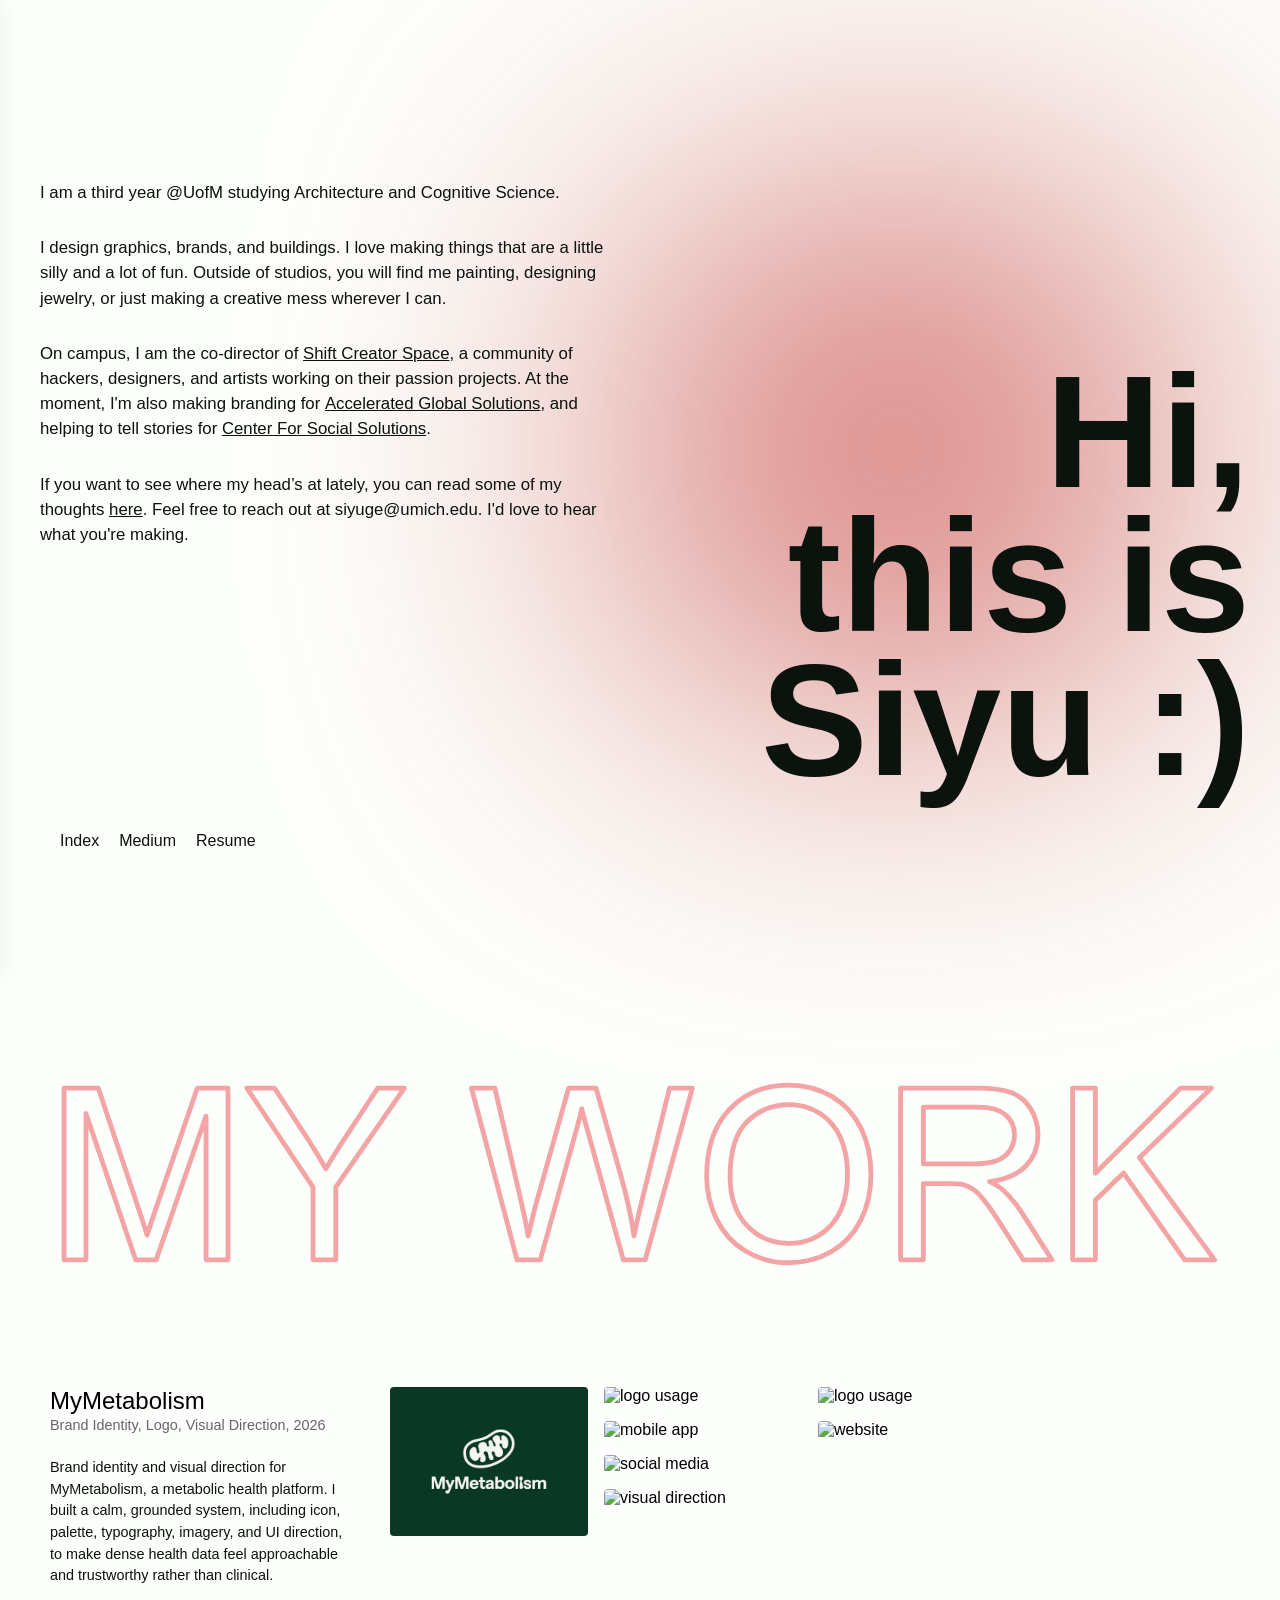
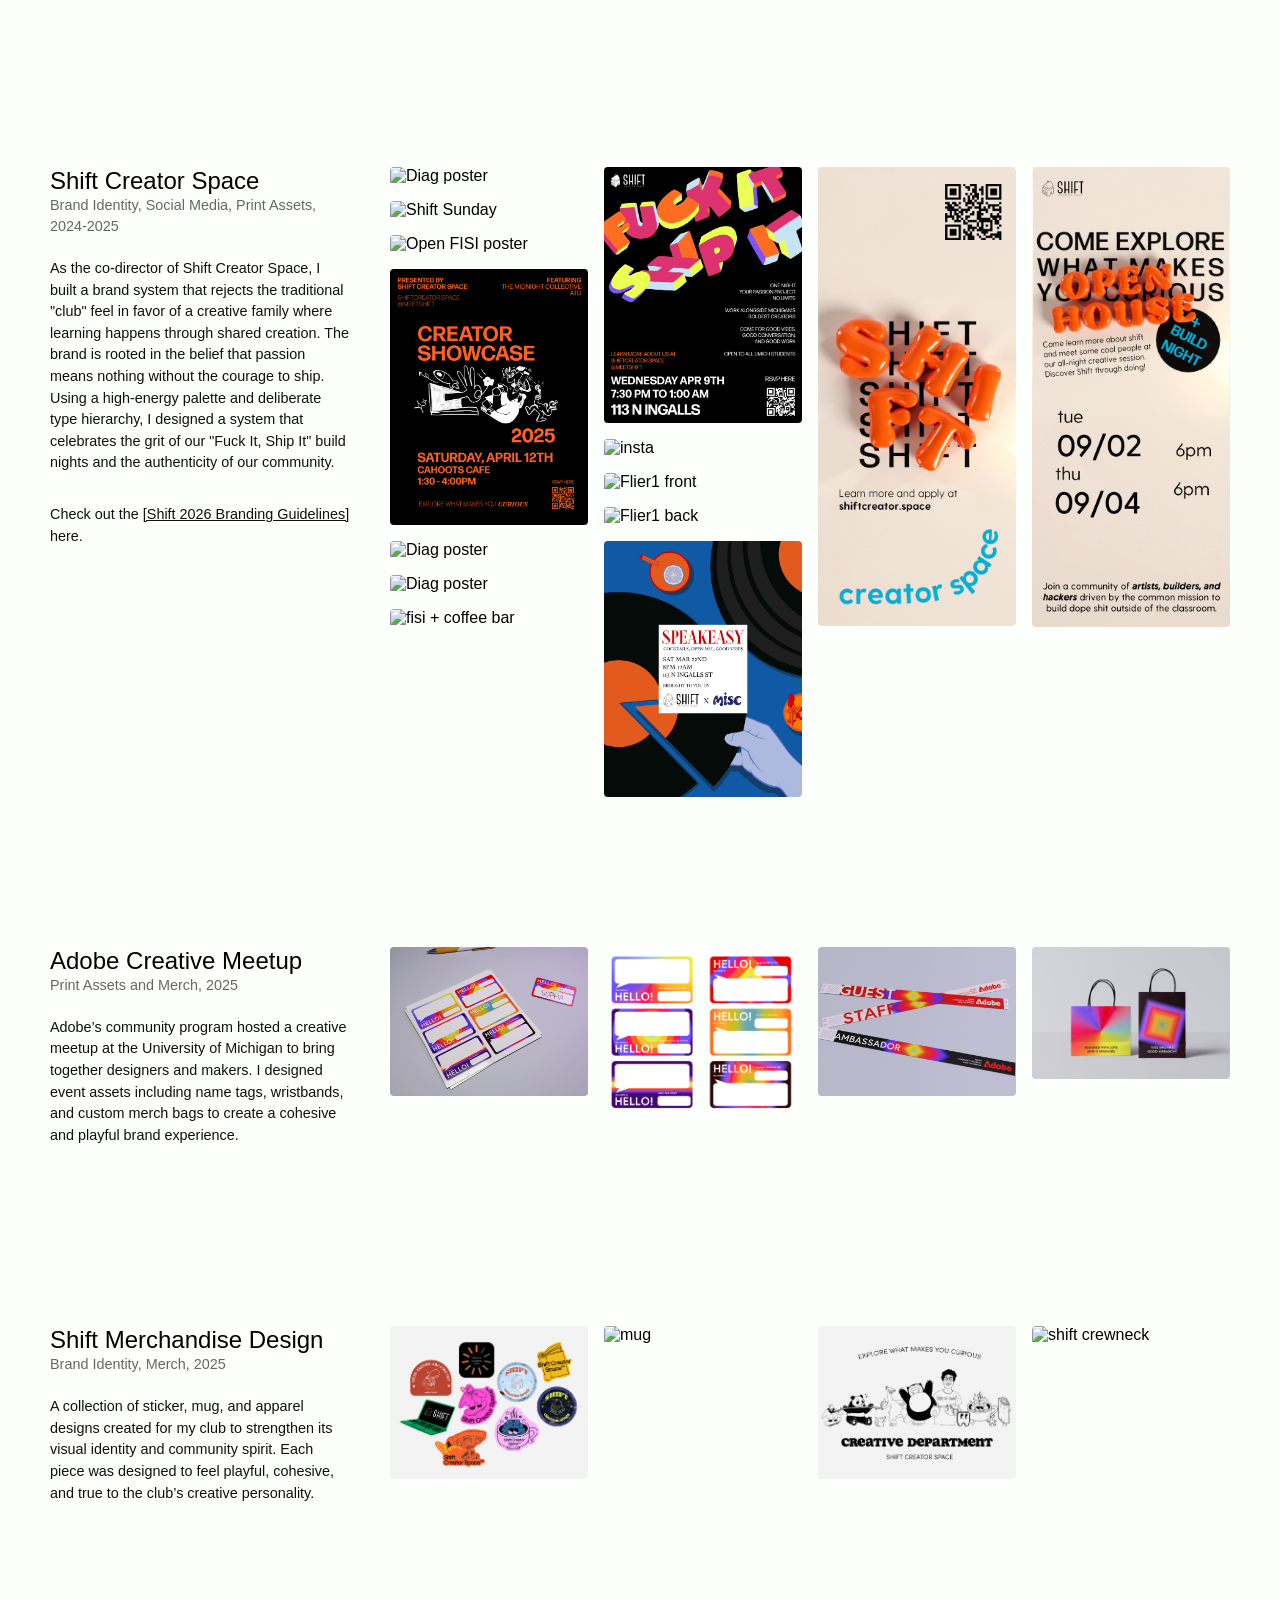
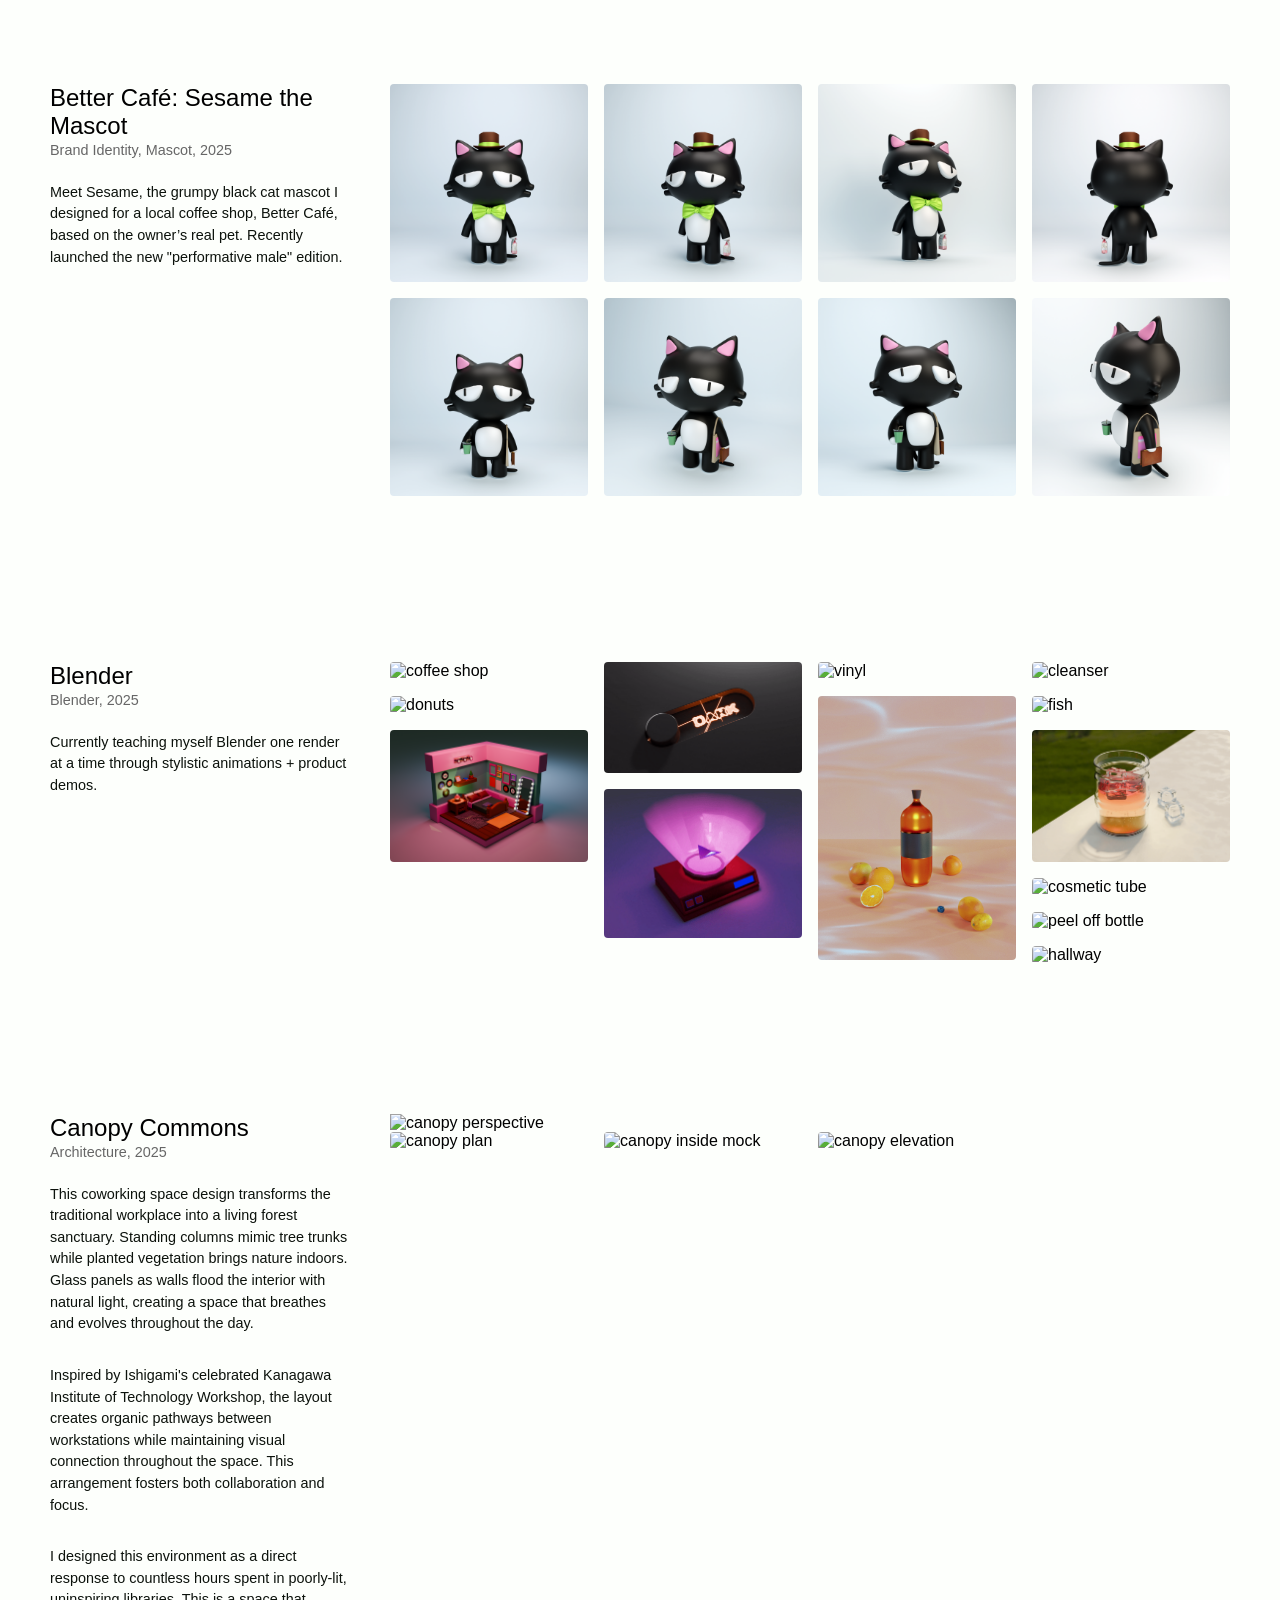
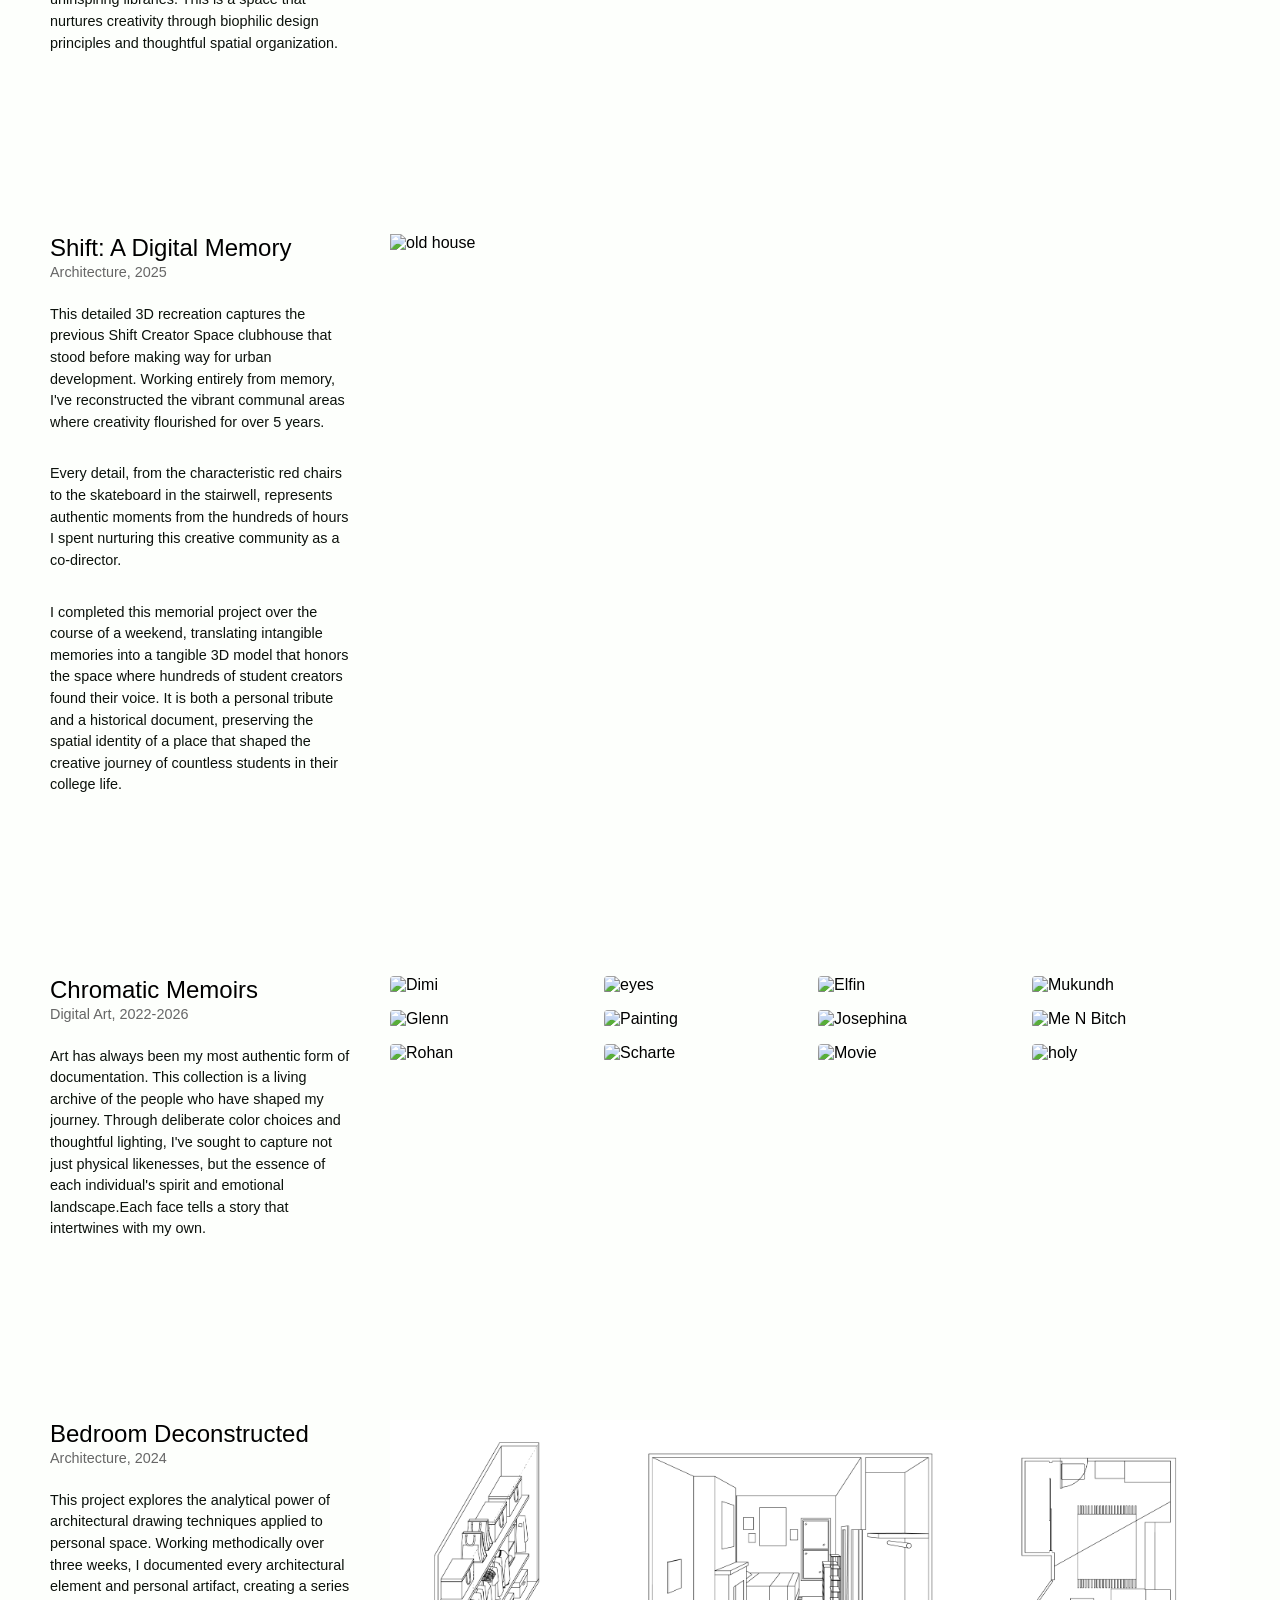
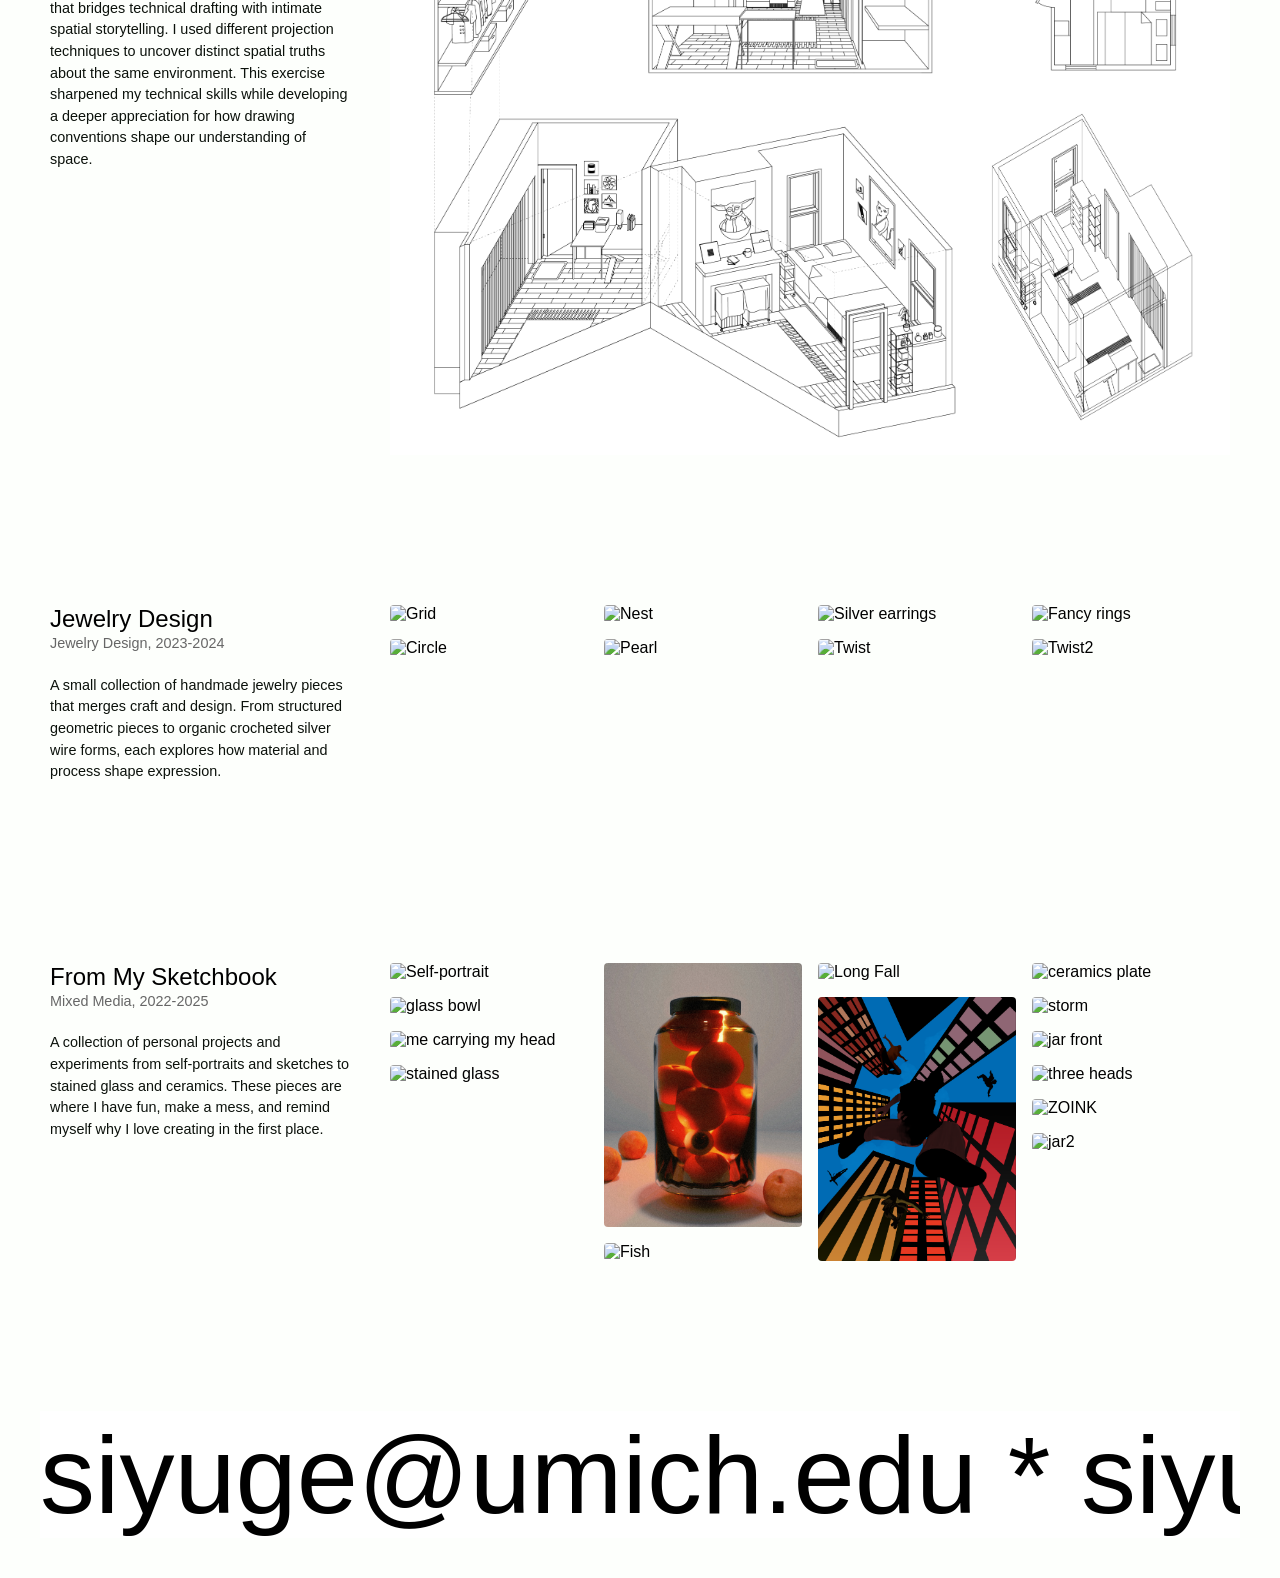
==== commit 185b1f01: "updated description" ====
--- a/index.html
+++ b/index.html
@@ -5,54 +5,26 @@
   <meta charset="UTF-8">
   <meta name="viewport" content="width=device-width, initial-scale=1.0">
   <title>Hi, this is Siyu Ge</title>
-  <meta name="description"
-    content="Siyu Ge — designer studying Architecture and Cognitive Science at the University of Michigan. Brand identity, graphic design, 3D, and architecture.">
-  <meta name="theme-color" content="#FDFFFC">
-
-  <meta property="og:title" content="Hi, this is Siyu Ge">
-  <meta property="og:description"
-    content="Designer studying Architecture and Cognitive Science at the University of Michigan. Brand identity, graphic design, 3D, and architecture.">
-  <meta property="og:type" content="website">
-  <meta property="og:url" content="https://www.siyuge.art/">
-  <meta name="twitter:card" content="summary_large_image">
-
-  <!-- Start the handshake with the image hosts while the CSS is still parsing -->
-  <link rel="preconnect" href="https://i.postimg.cc" crossorigin>
-  <link rel="preconnect" href="https://use.typekit.net" crossorigin>
 
   <!-- Fonts -->
   <link rel="stylesheet" href="https://use.typekit.net/jvh5qmh.css">
+
+  <!-- Lottie -->
+  <script src="https://cdnjs.cloudflare.com/ajax/libs/lottie-web/5.7.14/lottie.min.js"></script>
 
   <!-- CSS -->
   <link rel="stylesheet" href="./css/styles.css">
   <link rel="stylesheet" href="./css/lightbox.css">
-
-  <!--
-    Flag the loading state before the body paints, so content never flashes
-    in and then hides. The timer is a failsafe: if script.js throws or never
-    arrives, the page reveals itself anyway rather than staying blank.
-  -->
-  <script>
-    document.documentElement.classList.add('js-loading');
-    setTimeout(function () {
-      document.documentElement.classList.remove('js-loading');
-    }, 9000);
-  </script>
-
-  <!-- Lottie (decorative only) -->
-  <script defer src="https://cdnjs.cloudflare.com/ajax/libs/lottie-web/5.7.14/lottie.min.js"></script>
-  <script defer src="./js/script.js"></script>
 </head>
 
 <body>
   <div id="loadingScreen" class="loading-screen">
     <div class="picture-frame">
-      <img id="loadingImage" src="" alt="">
+      <img id="loadingImage" src="" alt="Loading">
       <div id="loadingText" class="loading-text">Siyu Ge</div>
       <div id="loadingCounter" class="loading-counter">1</div>
     </div>
   </div>
-
   <nav>
     <button class="nav-button" onclick="toggleIndexPanel()">Index</button>
     <button class="nav-button" onclick="openMedium()">Medium</button>
@@ -60,12 +32,13 @@
   </nav>
 
   <div class="hero-section">
-    <!-- The wrapper exists purely to clip the blob. See styles.css. -->
-    <div class="blob-clip" aria-hidden="true">
-      <div class="background-blob"></div>
-    </div>
-
-    <div class="services-hero-lottie" aria-hidden="true"></div>
+    <div class="background-blob"></div>
+
+    <div class="services-hero-lottie" data-w-id="2e93df24-f29a-e4d7-3bc9-f6ccc8324606" data-animation-type="lottie"
+      data-src="https://cdn.prod.website-files.com/6285e77eaf03d3b5e63ee110/63b6fa2b52a5b1508ff0c52f_big%20purple%20stars2.json"
+      data-loop="1" data-direction="1" data-autoplay="1" data-is-ix2-target="0" data-renderer="svg"
+      data-default-duration="3.3333333333333335" data-duration="0">
+    </div>
 
     <div class="name-title header-container">
       <h1>Hi,<br>this is<br>Siyu :)</h1>
@@ -89,18 +62,19 @@
     </div>
   </div>
 
-  <div class="services-arrow-lottie" aria-hidden="true"></div>
+  <div class="services-arrow-lottie" data-w-id="2e93df24-f29a-e4d7-3bc9-f6ccc8324605" data-animation-type="lottie"
+    data-src="https://cdn.prod.website-files.com/6285e77eaf03d3b5e63ee110/63909085c2a607e8ca242ced_arrow%20purple.json"
+    data-loop="1" data-direction="1" data-autoplay="1" data-is-ix2-target="0" data-renderer="svg"
+    data-default-duration="2.033333333333333" data-duration="0">
+  </div>
 
   <div class="my-work-svg">
-    <!--
-      The animated path deliberately has no `d` attribute: script.js copies it
-      from .background-line at runtime. The two paths are identical and the
-      geometry is ~2.5KB, so shipping it twice was pure weight.
-    -->
-    <svg xmlns="http://www.w3.org/2000/svg" viewBox="-5 3 250 48" role="img" aria-label="My Work">
+    <svg xmlns="http://www.w3.org/2000/svg" viewBox="-5 3 250 48">
       <path class="background-line"
         d="M0 45.26L0 9.47L7.13 9.47L15.60 34.81Q16.77 38.35 17.31 40.11Q17.92 38.16 19.21 34.38L27.78 9.47L34.16 9.47L34.16 45.26L29.59 45.26L29.59 15.31L19.19 45.26L14.92 45.26L4.57 14.79L4.57 45.26L0 45.26ZM51.88 45.26L51.88 30.10L38.09 9.47L43.85 9.47L50.90 20.26Q52.86 23.29 54.54 26.32Q56.15 23.51 58.45 20.00L65.38 9.47L70.90 9.47L56.62 30.10L56.62 45.26L51.88 45.26ZM94.38 45.26L84.89 9.47L89.75 9.47L95.19 32.93Q96.07 36.62 96.70 40.26Q98.07 34.52 98.32 33.64L105.13 9.47L110.84 9.47L115.97 27.59Q117.90 34.33 118.75 40.26Q119.43 36.87 120.53 32.47L126.15 9.47L130.91 9.47L121.09 45.26L116.53 45.26L108.98 17.99Q108.03 14.58 107.86 13.79Q107.30 16.26 106.81 17.99L99.22 45.26L94.38 45.26ZM133.89 27.83Q133.89 18.92 138.67 13.88Q143.46 8.84 151.03 8.84Q155.98 8.84 159.96 11.21Q163.94 13.57 166.03 17.81Q168.12 22.05 168.12 27.42Q168.12 32.86 165.92 37.16Q163.72 41.46 159.69 43.66Q155.66 45.87 151.00 45.87Q145.95 45.87 141.97 43.43Q137.99 40.99 135.94 36.77Q133.89 32.54 133.89 27.83M138.77 27.91Q138.77 34.38 142.25 38.10Q145.73 41.82 150.98 41.82Q156.32 41.82 159.78 38.06Q163.23 34.30 163.23 27.39Q163.23 23.02 161.76 19.76Q160.28 16.50 157.43 14.71Q154.59 12.92 151.05 12.92Q146.02 12.92 142.40 16.37Q138.77 19.82 138.77 27.91ZM174.29 45.26L174.29 9.47L190.16 9.47Q194.95 9.47 197.44 10.44Q199.93 11.40 201.42 13.84Q202.91 16.28 202.91 19.24Q202.91 23.05 200.44 25.66Q197.97 28.27 192.82 28.98Q194.70 29.88 195.68 30.76Q197.75 32.67 199.61 35.52L205.83 45.26L199.88 45.26L195.14 37.82Q193.07 34.59 191.72 32.89Q190.38 31.18 189.32 30.49Q188.26 29.81 187.16 29.54Q186.35 29.37 184.52 29.37L179.03 29.37L179.03 45.26L174.29 45.26M179.03 25.27L189.21 25.27Q192.46 25.27 194.29 24.60Q196.12 23.93 197.07 22.45Q198.02 20.97 198.02 19.24Q198.02 16.70 196.18 15.06Q194.34 13.43 190.36 13.43L179.03 13.43L179.03 25.27ZM210.13 45.26L210.13 9.47L214.87 9.47L214.87 27.22L232.64 9.47L239.06 9.47L224.05 23.97L239.72 45.26L233.47 45.26L220.73 27.15L214.87 32.86L214.87 45.26L210.13 45.26Z" />
-      <path class="animated-line" />
+
+      <path class="animated-line"
+        d="M0 45.26L0 9.47L7.13 9.47L15.60 34.81Q16.77 38.35 17.31 40.11Q17.92 38.16 19.21 34.38L27.78 9.47L34.16 9.47L34.16 45.26L29.59 45.26L29.59 15.31L19.19 45.26L14.92 45.26L4.57 14.79L4.57 45.26L0 45.26ZM51.88 45.26L51.88 30.10L38.09 9.47L43.85 9.47L50.90 20.26Q52.86 23.29 54.54 26.32Q56.15 23.51 58.45 20.00L65.38 9.47L70.90 9.47L56.62 30.10L56.62 45.26L51.88 45.26ZM94.38 45.26L84.89 9.47L89.75 9.47L95.19 32.93Q96.07 36.62 96.70 40.26Q98.07 34.52 98.32 33.64L105.13 9.47L110.84 9.47L115.97 27.59Q117.90 34.33 118.75 40.26Q119.43 36.87 120.53 32.47L126.15 9.47L130.91 9.47L121.09 45.26L116.53 45.26L108.98 17.99Q108.03 14.58 107.86 13.79Q107.30 16.26 106.81 17.99L99.22 45.26L94.38 45.26ZM133.89 27.83Q133.89 18.92 138.67 13.88Q143.46 8.84 151.03 8.84Q155.98 8.84 159.96 11.21Q163.94 13.57 166.03 17.81Q168.12 22.05 168.12 27.42Q168.12 32.86 165.92 37.16Q163.72 41.46 159.69 43.66Q155.66 45.87 151.00 45.87Q145.95 45.87 141.97 43.43Q137.99 40.99 135.94 36.77Q133.89 32.54 133.89 27.83M138.77 27.91Q138.77 34.38 142.25 38.10Q145.73 41.82 150.98 41.82Q156.32 41.82 159.78 38.06Q163.23 34.30 163.23 27.39Q163.23 23.02 161.76 19.76Q160.28 16.50 157.43 14.71Q154.59 12.92 151.05 12.92Q146.02 12.92 142.40 16.37Q138.77 19.82 138.77 27.91ZM174.29 45.26L174.29 9.47L190.16 9.47Q194.95 9.47 197.44 10.44Q199.93 11.40 201.42 13.84Q202.91 16.28 202.91 19.24Q202.91 23.05 200.44 25.66Q197.97 28.27 192.82 28.98Q194.70 29.88 195.68 30.76Q197.75 32.67 199.61 35.52L205.83 45.26L199.88 45.26L195.14 37.82Q193.07 34.59 191.72 32.89Q190.38 31.18 189.32 30.49Q188.26 29.81 187.16 29.54Q186.35 29.37 184.52 29.37L179.03 29.37L179.03 45.26L174.29 45.26M179.03 25.27L189.21 25.27Q192.46 25.27 194.29 24.60Q196.12 23.93 197.07 22.45Q198.02 20.97 198.02 19.24Q198.02 16.70 196.18 15.06Q194.34 13.43 190.36 13.43L179.03 13.43L179.03 25.27ZM210.13 45.26L210.13 9.47L214.87 9.47L214.87 27.22L232.64 9.47L239.06 9.47L224.05 23.97L239.72 45.26L233.47 45.26L220.73 27.15L214.87 32.86L214.87 45.26L210.13 45.26Z" />
     </svg>
   </div>
 
@@ -111,20 +85,20 @@
       <div id="mymetabolism" class="project-wrapper">
         <div class="project-info">
           <h3 class="project-title">MyMetabolism</h3>
-          <p class="project-location">Brand Identity, Icon, Visual Direction, 2026</p>
+          <p class="project-location">Brand Identity, Logo, Visual Direction, 2026</p>
           <p class="project-description">Brand identity and visual direction for MyMetabolism, a metabolic health
             platform. I built a calm, grounded system, including icon, palette, typography, imagery, and UI direction,
             to make dense health data feel approachable and trustworthy rather than clinical.
           </p>
         </div>
         <div class="project-images-grid">
-          <img src="assets/mymet1.png" alt="MyMetabolism logo" loading="lazy" decoding="async" width="8334" height="6250">
-          <img src="assets/mymet2.png" alt="MyMetabolism logo usage rules" loading="lazy" decoding="async" width="8333" height="11108">
-          <img src="assets/mymet3.png" alt="MyMetabolism mobile app screens" loading="lazy" decoding="async" width="8333" height="17908">
-          <img src="assets/mymet4.png" alt="MyMetabolism social media templates" loading="lazy" decoding="async" width="8333" height="11113">
-          <img src="assets/mymet5.png" alt="MyMetabolism visual direction and imagery" loading="lazy" decoding="async" width="4043" height="3035">
-          <img src="assets/mymet6.png" alt="MyMetabolism logo lockups" loading="lazy" decoding="async" width="8333" height="9575">
-          <img src="assets/mymet7.png" alt="MyMetabolism website design" loading="lazy" decoding="async" width="8375" height="7788">
+          <img src="assets/mymet1.png" alt="logo">
+          <img src="assets/mymet2.png" alt="logo usage">
+          <img src="assets/mymet3.png" alt="mobile app">
+          <img src="assets/mymet4.png" alt="social media">
+          <img src="assets/mymet5.png" alt="visual direction">
+          <img src="assets/mymet6.png" alt="logo usage">
+          <img src="assets/mymet7.png" alt="website">
         </div>
       </div>
 
@@ -145,25 +119,25 @@
           </p>
         </div>
         <div class="project-images-grid">
-          <img src="https://i.postimg.cc/8CBWm2gz/diag-poster.jpg" alt="Shift Diag poster" loading="lazy" decoding="async">
-          <img src="https://i.postimg.cc/WbCMNm7T/SHIFT-sunday-poster.png" alt="Shift Sunday poster" loading="lazy" decoding="async">
-          <img src="https://i.postimg.cc/ThM752kC/open-fisi-poster.png" alt="Open FISI poster" loading="lazy" decoding="async">
-          <img src="assets/showcase 2025.png" alt="Shift 2025 showcase poster" loading="lazy" decoding="async" width="2550" height="3300">
-          <img src="assets/f25 shift diag board wooden letters (1).jpg" alt="Diag board with wooden Shift letters" loading="lazy" decoding="async" width="12600" height="19800">
-          <img src="assets/f25 shift recruit diag board balloon.jpg" alt="Recruiting Diag board with balloons" loading="lazy" decoding="async" width="12600" height="19800">
-          <img src="https://i.postimg.cc/52z86HPv/fisi-coffee-bar-poster.png" alt="FISI coffee bar poster" loading="lazy" decoding="async">
-          <img src="assets/open fisi 4.9.png" alt="Open FISI event poster" loading="lazy" decoding="async" width="2550" height="3300">
-          <img src="https://i.postimg.cc/433hjBQC/shift-insta-mockup.png" alt="Shift Instagram grid mockup" loading="lazy" decoding="async">
-          <img src="https://i.postimg.cc/63rvQ7Vc/flier-w25.png" alt="Winter 2025 flier, front" loading="lazy" decoding="async">
-          <img src="https://i.postimg.cc/tTQ6yd67/open-house-flyer1-2.png" alt="Open house flier, back" loading="lazy" decoding="async">
-          <img src="assets/speakeasy v2 poster.png" alt="Speakeasy event poster" loading="lazy" decoding="async" width="2550" height="3300">
-          <img src="assets/f25 shift recruiting flier balloon texts.png" alt="Fall 2025 recruiting flier, front" loading="lazy" decoding="async" width="1028" height="2386">
-          <img src="assets/f25 shift recruiting flier balloon texts back.png" alt="Fall 2025 recruiting flier, back" loading="lazy" decoding="async" width="1080" height="2508">
-        </div>
-      </div>
-
-      <!-- Adobe Creative Meetup -->
-      <div id="adobe-creative-meetup" class="project-wrapper">
+          <img src="https://i.postimg.cc/8CBWm2gz/diag-poster.jpg" alt="Diag poster">
+          <img src="https://i.postimg.cc/WbCMNm7T/SHIFT-sunday-poster.png" alt="Shift Sunday">
+          <img src="https://i.postimg.cc/ThM752kC/open-fisi-poster.png" alt="Open FISI poster">
+          <img src="assets/showcase 2025.png" alt="showcase">
+          <img src="assets/f25 shift diag board wooden letters (1).jpg" alt="Diag poster">
+          <img src="assets/f25 shift recruit diag board balloon.jpg" alt="Diag poster">
+          <img src="https://i.postimg.cc/52z86HPv/fisi-coffee-bar-poster.png" alt="fisi + coffee bar">
+          <img src="assets/open fisi 4.9.png" alt="open fisi">
+          <img src="https://i.postimg.cc/433hjBQC/shift-insta-mockup.png" alt="insta">
+          <img src="https://i.postimg.cc/63rvQ7Vc/flier-w25.png" alt="Flier1 front">
+          <img src="https://i.postimg.cc/tTQ6yd67/open-house-flyer1-2.png" alt="Flier1 back">
+          <img src="assets/speakeasy v2 poster.png" alt="speakeasy">
+          <img src="assets/f25 shift recruiting flier balloon texts.png" alt="Flier3 front">
+          <img src="assets/f25 shift recruiting flier balloon texts back.png" alt="Flier3 back">
+        </div>
+      </div>
+
+      <!-- Project 10 -->
+      <div id="adobe creative meetup" class="project-wrapper">
         <div class="project-info">
           <h3 class="project-title">Adobe Creative Meetup</h3>
           <p class="project-location">Print Assets and Merch, 2025</p>
@@ -173,15 +147,15 @@
           </p>
         </div>
         <div class="project-images-grid">
-          <img src="assets/nametag mockup.png" alt="Adobe meetup name tag mockup" loading="lazy" decoding="async" width="1440" height="1080">
-          <img src="assets/adobe nametag.png" alt="Adobe meetup name tag design" loading="lazy" decoding="async" width="3652" height="3300">
-          <img src="assets/wristband mockup.png" alt="Adobe meetup wristband" loading="lazy" decoding="async" width="1440" height="1080">
-          <img src="assets/adobe bag mockup.png" alt="Adobe meetup paper merch bag" loading="lazy" decoding="async" width="3600" height="2400">
-        </div>
-      </div>
-
-      <!-- Shift Merchandise -->
-      <div id="shift-merch" class="project-wrapper">
+          <img src="assets/nametag mockup.png" alt="nametag mockup">
+          <img src="assets/adobe nametag.png" alt="adobe nametag">
+          <img src="assets/wristband mockup.png" alt="adobe wristband">
+          <img src="assets/adobe bag mockup.png" alt="adobe paper bag">
+        </div>
+      </div>
+
+      <!-- Project 12 -->
+      <div id="shift merch" class="project-wrapper">
         <div class="project-info">
           <h3 class="project-title">Shift Merchandise Design</h3>
           <p class="project-location">Brand Identity, Merch, 2025</p>
@@ -191,15 +165,15 @@
           </p>
         </div>
         <div class="project-images-grid">
-          <img src="assets/shift stickers.png" alt="Shift sticker sheet" loading="lazy" decoding="async" width="3300" height="2550">
-          <img src="assets/mug mockup.png" alt="Shift mug mockup" loading="lazy" decoding="async" width="4000" height="3000">
-          <img src="assets/mug pattern.png" alt="Shift mug wrap pattern" loading="lazy" decoding="async" width="3300" height="2550">
-          <img src="assets/crewneck mockup.png" alt="Shift crewneck mockup" loading="lazy" decoding="async" width="3300" height="2550">
-        </div>
-      </div>
-
-      <!-- Better Café -->
-      <div id="better-cafe" class="project-wrapper">
+          <img src="assets/shift stickers.png" alt="stickers">
+          <img src="assets/mug mockup.png" alt="mug">
+          <img src="assets/mug pattern.png" alt="mug pattern">
+          <img src="assets/crewneck mockup.png" alt="shift crewneck">
+        </div>
+      </div>
+
+      <!-- Project 13 -->
+      <div id="better cafe" class="project-wrapper">
         <div class="project-info">
           <h3 class="project-title">Better Café: Sesame the Mascot</h3>
           <p class="project-location">Brand Identity, Mascot, 2025</p>
@@ -208,18 +182,19 @@
           </p>
         </div>
         <div class="project-images-grid">
-          <img src="assets/mascot og1.png" alt="Sesame the mascot, original edition 1" loading="lazy" decoding="async" width="1080" height="1080">
-          <img src="assets/mascot performative1.png" alt="Sesame the mascot, performative edition 1" loading="lazy" decoding="async" width="1080" height="1080">
-          <img src="assets/mascot og2.png" alt="Sesame the mascot, original edition 2" loading="lazy" decoding="async" width="1080" height="1080">
-          <img src="assets/mascot performative3.png" alt="Sesame the mascot, performative edition 2" loading="lazy" decoding="async" width="1080" height="1080">
-          <img src="assets/mascot og3.png" alt="Sesame the mascot, original edition 3" loading="lazy" decoding="async" width="1080" height="1080">
-          <img src="assets/mascot performative4.png" alt="Sesame the mascot, performative edition 3" loading="lazy" decoding="async" width="1080" height="1080">
-          <img src="assets/mascot og4.png" alt="Sesame the mascot, original edition 4" loading="lazy" decoding="async" width="1080" height="1080">
-          <img src="assets/mascot performative5.png" alt="Sesame the mascot, performative edition 4" loading="lazy" decoding="async" width="1080" height="1080">
-        </div>
-      </div>
-
-      <!-- Blender -->
+          <img src="assets/mascot og1.png" alt="mascot1">
+          <img src="assets/mascot performative1.png" alt="mascot5">
+          <img src="assets/mascot og2.png" alt="mascot2">
+          <img src="assets/mascot performative3.png" alt="mascot6">
+          <img src="assets/mascot og3.png" alt="mascot3">
+          <img src="assets/mascot performative4.png" alt="mascot7">
+          <img src="assets/mascot og4.png" alt="mascot4">
+          <img src="assets/mascot performative5.png" alt="mascot8">
+        </div>
+      </div>
+
+
+      <!-- Project 8 -->
       <div id="blender" class="project-wrapper">
         <div class="project-info">
           <h3 class="project-title">Blender</h3>
@@ -228,23 +203,23 @@
             animations + product demos. </p>
         </div>
         <div class="project-images-grid">
-          <img src="assets/coffee shop.gif" alt="Coffee shop animation" loading="lazy" decoding="async" width="800" height="617">
-          <img src="assets/donut.gif" alt="Donut animation" loading="lazy" decoding="async" width="400" height="225">
-          <img src="assets/pink room final.png" alt="Pink bedroom render" loading="lazy" decoding="async" width="1620" height="1080">
-          <img src="assets/ui button.gif" alt="UI button animation" loading="lazy" decoding="async" width="800" height="450">
-          <img src="assets/arcade.gif" alt="Arcade machine animation" loading="lazy" decoding="async" width="400" height="300">
-          <img src="assets/vinyl.gif" alt="Vinyl record animation" loading="lazy" decoding="async" width="800" height="800">
-          <img src="assets/bodywash.JPG" alt="Body wash product render" loading="lazy" decoding="async" width="1080" height="1440">
-          <img src="assets/cleanser.gif" alt="Cleanser product animation" loading="lazy" decoding="async" width="800" height="800">
-          <img src="assets/flying phish!.gif" alt="Flying fish animation" loading="lazy" decoding="async" width="800" height="1067">
-          <img src="assets/drink.gif" alt="Drink can animation" loading="lazy" decoding="async" width="800" height="533">
-          <img src="assets/cosmetic tube.gif" alt="Cosmetic tube animation" loading="lazy" decoding="async" width="800" height="1067">
-          <img src="assets/peel off bottle.gif" alt="Peel-off bottle animation" loading="lazy" decoding="async" width="1000" height="1333">
-          <img src="assets/hallway.gif" alt="Hallway walkthrough animation" loading="lazy" decoding="async" width="800" height="1067">
-        </div>
-      </div>
-
-      <!-- Canopy Commons -->
+          <img src="assets/coffee shop.gif" alt="coffee shop">
+          <img src="assets/donut.gif" alt="donuts">
+          <img src="assets/pink room final.png" alt="bedroom">
+          <img src="assets/ui button.gif" alt="ui button">
+          <img src="assets/arcade.gif" alt="arcade">
+          <img src="assets/vinyl.gif" alt="vinyl">
+          <img src="assets/bodywash.JPG" alt="bodywash">
+          <img src="assets/cleanser.gif" alt="cleanser">
+          <img src="assets/flying phish!.gif" alt="fish">
+          <img src="assets/drink.gif" alt="drink">
+          <img src="assets/cosmetic tube.gif" alt="cosmetic tube">
+          <img src="assets/peel off bottle.gif" alt="peel off bottle">
+          <img src="assets/hallway.gif" alt="hallway">
+        </div>
+      </div>
+
+      <!-- Project 6 -->
       <div id="canopy" class="project-wrapper">
         <div class="project-info">
           <h3 class="project-title">Canopy Commons</h3>
@@ -261,16 +236,16 @@
             design principles and thoughtful spatial organization.</p>
         </div>
         <div class="single-project-image">
-          <img src="https://i.postimg.cc/pXftSxzb/perspective.png" alt="Canopy Commons perspective render" loading="lazy" decoding="async">
+          <img src="https://i.postimg.cc/pXftSxzb/perspective.png" alt="canopy perspective">
           <div class="project-images-grid">
-            <img src="https://i.postimg.cc/qqZCVn9q/plan-no-ceiling-rendered.jpg" alt="Canopy Commons floor plan" loading="lazy" decoding="async">
-            <img src="https://i.postimg.cc/T3TXMSJy/inside2.jpg" alt="Canopy Commons interior render" loading="lazy" decoding="async">
-            <img src="https://i.postimg.cc/VLQ845SW/elevation.png" alt="Canopy Commons elevation" loading="lazy" decoding="async">
+            <img src="https://i.postimg.cc/qqZCVn9q/plan-no-ceiling-rendered.jpg" alt="canopy plan">
+            <img src="https://i.postimg.cc/T3TXMSJy/inside2.jpg" alt="canopy inside mock">
+            <img src="https://i.postimg.cc/VLQ845SW/elevation.png" alt="canopy elevation">
           </div>
         </div>
       </div>
 
-      <!-- Shift: A Digital Memory -->
+      <!-- Project 5 -->
       <div id="state-st" class="project-wrapper">
         <div class="project-info">
           <h3 class="project-title">Shift: A Digital Memory</h3>
@@ -287,11 +262,11 @@
             place that shaped the creative journey of countless students in their college life.</p>
         </div>
         <div class="single-project-image">
-          <img src="https://i.postimg.cc/MZr5MBZj/final.jpg" alt="3D recreation of the old Shift clubhouse" loading="lazy" decoding="async">
-        </div>
-      </div>
-
-      <!-- Chromatic Memoirs -->
+          <img src="https://i.postimg.cc/MZr5MBZj/final.jpg" alt="old house">
+        </div>
+      </div>
+
+      <!-- Project 2 -->
       <div id="illustrations" class="project-wrapper">
         <div class="project-info">
           <h3 class="project-title">Chromatic Memoirs</h3>
@@ -303,22 +278,23 @@
             landscape.Each face tells a story that intertwines with my own.</p>
         </div>
         <div class="project-images-grid">
-          <img src="https://i.postimg.cc/5yvgmNMk/IMG-0813.jpg" alt="Portrait: Dimi" loading="lazy" decoding="async">
-          <img src="https://i.postimg.cc/zDRxNpRS/IMG-0992.jpg" alt="Portrait: Glenn" loading="lazy" decoding="async">
-          <img src="assets/stoopid2.jpg" alt="Portrait: Rohan" loading="lazy" decoding="async" width="5136" height="6848">
-          <img src="https://i.postimg.cc/RZHySBty/IMG-5487.jpg" alt="Study of eyes" loading="lazy" decoding="async">
-          <img src="https://i.postimg.cc/Yq68G9Rv/IMG-5478.jpg" alt="Painting" loading="lazy" decoding="async">
-          <img src="https://i.postimg.cc/tJtPT1by/IMG-0881.jpg" alt="Portrait: Scharte" loading="lazy" decoding="async">
-          <img src="https://i.postimg.cc/ZYcCWz3T/Screenshot-2024-09-11-at-6-29-19-PM.png" alt="Portrait: Elfin" loading="lazy" decoding="async">
-          <img src="https://i.postimg.cc/bwMGq0nk/Screenshot-2024-09-11-at-6-28-37-PM.png" alt="Portrait: Josephina" loading="lazy" decoding="async">
-          <img src="https://i.postimg.cc/zB4pWH4g/damn.png" alt="Film still study" loading="lazy" decoding="async">
-          <img src="https://i.postimg.cc/0NV98PF3/4.jpg" alt="Portrait: Mukundh" loading="lazy" decoding="async">
-          <img src="https://i.postimg.cc/76DptWfc/me-n-bitch2.png" alt="Double portrait" loading="lazy" decoding="async">
-          <img src="https://i.postimg.cc/wMTRtFh0/IMG-3991.jpg" alt="Portrait study" loading="lazy" decoding="async">
-        </div>
-      </div>
-
-      <!-- Bedroom Deconstructed -->
+          <img src="https://i.postimg.cc/5yvgmNMk/IMG-0813.jpg" alt="Dimi">
+          <img src="https://i.postimg.cc/zDRxNpRS/IMG-0992.jpg" alt="Glenn">
+          <img src="assets/stoopid2.jpg" alt="Rohan">
+          <img src="https://i.postimg.cc/RZHySBty/IMG-5487.jpg" alt="eyes">
+          <img src="https://i.postimg.cc/Yq68G9Rv/IMG-5478.jpg" alt="Painting">
+          <img src="https://i.postimg.cc/tJtPT1by/IMG-0881.jpg" alt="Scharte">
+          <img src="https://i.postimg.cc/ZYcCWz3T/Screenshot-2024-09-11-at-6-29-19-PM.png" alt="Elfin">
+          <img src="https://i.postimg.cc/bwMGq0nk/Screenshot-2024-09-11-at-6-28-37-PM.png" alt="Josephina">
+          <img src="https://i.postimg.cc/zB4pWH4g/damn.png" alt="Movie">
+          <img src="https://i.postimg.cc/0NV98PF3/4.jpg" alt="Mukundh">
+          <img src="https://i.postimg.cc/76DptWfc/me-n-bitch2.png" alt="Me N Bitch">
+          <img src="https://i.postimg.cc/wMTRtFh0/IMG-3991.jpg" alt="holy">
+        </div>
+      </div>
+
+
+      <!-- Project 7 -->
       <div id="bedroom" class="project-wrapper">
         <div class="project-info">
           <h3 class="project-title">Bedroom Deconstructed</h3>
@@ -331,11 +307,11 @@
             shape our understanding of space.</p>
         </div>
         <div class="single-project-image">
-          <img src="assets/bedroom deconstructed.png" alt="Bedroom deconstructed: architectural drawing series" loading="lazy" decoding="async" width="4365" height="3300">
-        </div>
-      </div>
-
-      <!-- Jewelry -->
+          <img src="assets/bedroom deconstructed.png" alt="bedroom deconstructed">
+        </div>
+      </div>
+
+      <!-- Project 3 -->
       <div id="jewelry" class="project-wrapper">
         <div class="project-info">
           <h3 class="project-title">Jewelry Design</h3>
@@ -345,18 +321,18 @@
             process shape expression.</p>
         </div>
         <div class="project-images-grid">
-          <img src="https://i.postimg.cc/R0MXrD7R/IMG-5852.jpg" alt="Grid pendant" loading="lazy" decoding="async">
-          <img src="https://i.postimg.cc/7LVtfkHd/ha2.png" alt="Circle piece" loading="lazy" decoding="async">
-          <img src="https://i.postimg.cc/nzSdGGQ1/ha3.png" alt="Nest piece" loading="lazy" decoding="async">
-          <img src="https://i.postimg.cc/cLGFhH6P/Screenshot-2024-12-09-at-12-38-00-AM.png" alt="Pearl piece" loading="lazy" decoding="async">
-          <img src="https://i.postimg.cc/63pjZmT3/1.png" alt="Silver earrings" loading="lazy" decoding="async">
-          <img src="https://i.postimg.cc/m2Hd7MZQ/Screenshot-2024-12-09-at-12-37-43-AM.png" alt="Twist piece" loading="lazy" decoding="async">
-          <img src="https://i.postimg.cc/FzfTWkyX/ha4.png" alt="Sculptural rings" loading="lazy" decoding="async">
-          <img src="https://i.postimg.cc/Jz3P2Lk0/Screenshot-2024-12-09-at-12-37-52-AM.png" alt="Twist piece, alternate" loading="lazy" decoding="async">
-        </div>
-      </div>
-
-      <!-- From My Sketchbook -->
+          <img src="https://i.postimg.cc/R0MXrD7R/IMG-5852.jpg" alt="Grid">
+          <img src="https://i.postimg.cc/7LVtfkHd/ha2.png" alt="Circle">
+          <img src="https://i.postimg.cc/nzSdGGQ1/ha3.png" alt="Nest">
+          <img src="https://i.postimg.cc/cLGFhH6P/Screenshot-2024-12-09-at-12-38-00-AM.png" alt="Pearl">
+          <img src="https://i.postimg.cc/63pjZmT3/1.png" alt="Silver earrings">
+          <img src="https://i.postimg.cc/m2Hd7MZQ/Screenshot-2024-12-09-at-12-37-43-AM.png" alt="Twist">
+          <img src="https://i.postimg.cc/FzfTWkyX/ha4.png" alt="Fancy rings">
+          <img src="https://i.postimg.cc/Jz3P2Lk0/Screenshot-2024-12-09-at-12-37-52-AM.png" alt="Twist2">
+        </div>
+      </div>
+
+      <!-- Project 9 -->
       <div id="misc-painting" class="project-wrapper">
         <div class="project-info">
           <h3 class="project-title">From My Sketchbook</h3>
@@ -366,54 +342,55 @@
             why I love creating in the first place.</p>
         </div>
         <div class="project-images-grid">
-          <img src="https://i.postimg.cc/nh6LyF81/IMG-2778.jpg" alt="Self-portrait" loading="lazy" decoding="async">
-          <img src="https://i.postimg.cc/90wbWjJZ/glass-bowl.png" alt="Glass bowl" loading="lazy" decoding="async">
-          <img src="https://i.postimg.cc/fbLyZkf0/me-carrying-my-head.jpg" alt="Illustration: carrying my head" loading="lazy" decoding="async">
-          <img src="https://i.postimg.cc/9X11jJbL/stained-glass.png" alt="Stained glass panel" loading="lazy" decoding="async">
-          <img src="assets/jar w eyeball.JPG" alt="Ceramic jar with eyeball" loading="lazy" decoding="async" width="1080" height="1440">
-          <img src="https://i.postimg.cc/8PYkvpCV/Wechat-IMG1379.jpg" alt="Fish illustration" loading="lazy" decoding="async">
-          <img src="https://i.postimg.cc/0QvyNVyM/Screenshot-2024-12-09-at-12-30-25-AM.png" alt="Long Fall" loading="lazy" decoding="async">
-          <img src="assets/building.png" alt="Building illustration" loading="lazy" decoding="async" width="2471" height="3300">
-          <img src="https://i.postimg.cc/zBrpqQ4c/IMG-2497.jpg" alt="Ceramic plate" loading="lazy" decoding="async">
-          <img src="https://i.postimg.cc/3JR1rmbY/storm.png" alt="Storm illustration" loading="lazy" decoding="async">
-          <img src="https://i.postimg.cc/qqBL33Jc/IMG-2498.jpg" alt="Ceramic jar, front" loading="lazy" decoding="async">
-          <img src="https://i.postimg.cc/yx5WrKZS/three-heads.jpg" alt="Three heads" loading="lazy" decoding="async">
-          <img src="https://i.postimg.cc/CdTSqx8J/ZOINK.png" alt="ZOINK" loading="lazy" decoding="async">
-          <img src="https://i.postimg.cc/pr0BYLrw/IMG-2499.jpg" alt="Ceramic jar, alternate view" loading="lazy" decoding="async">
-        </div>
-      </div>
-
-    </div>
-  </div>
-
-  <div class="dot" id="dot" aria-hidden="true"></div>
+          <img src="https://i.postimg.cc/nh6LyF81/IMG-2778.jpg" alt="Self-portrait">
+          <img src="https://i.postimg.cc/90wbWjJZ/glass-bowl.png" alt="glass bowl">
+          <img src="https://i.postimg.cc/fbLyZkf0/me-carrying-my-head.jpg" alt="me carrying my head">
+          <img src="https://i.postimg.cc/9X11jJbL/stained-glass.png" alt="stained glass">
+          <img src="assets/jar w eyeball.JPG" alt="jar">
+          <img src="https://i.postimg.cc/8PYkvpCV/Wechat-IMG1379.jpg" alt="Fish">
+          <img src="https://i.postimg.cc/0QvyNVyM/Screenshot-2024-12-09-at-12-30-25-AM.png" alt="Long Fall">
+          <img src="assets/building.png" alt="building">
+          <img src="https://i.postimg.cc/zBrpqQ4c/IMG-2497.jpg" alt="ceramics plate">
+          <img src="https://i.postimg.cc/3JR1rmbY/storm.png" alt="storm">
+          <img src="https://i.postimg.cc/qqBL33Jc/IMG-2498.jpg" alt="jar front">
+          <img src="https://i.postimg.cc/yx5WrKZS/three-heads.jpg" alt="three heads">
+          <img src="https://i.postimg.cc/CdTSqx8J/ZOINK.png" alt="ZOINK">
+          <img src="https://i.postimg.cc/pr0BYLrw/IMG-2499.jpg" alt="jar2">
+        </div>
+      </div>
+
+
+    </div>
+  </div>
+
+  <div class="dot" id="dot"></div>
 
   <!-- Lightbox -->
   <div class="lightbox" id="lightbox">
-    <button class="lightbox-close" onclick="closeLightbox()" aria-label="Close">×</button>
+    <button class="lightbox-close" onclick="closeLightbox()">×</button>
     <img src="" alt="Enlarged view" id="lightbox-image">
   </div>
 
   <div id="indexPanel" class="index-panel">
     <div>
-      <h3 class="project-title">Design &amp; Branding</h3>
-      <div class="project-item" onclick="scrollToProject('mymetabolism')">
+      <h3 class="project-title">Design & Branding</h3>
+            <div class="project-item" onclick="scrollToProject('mymetabolism')">
         <h4>MyMetabolism</h4>
       </div>
       <div class="project-item" onclick="scrollToProject('shift')">
         <h4>Shift Creator Space</h4>
       </div>
-      <div class="project-item" onclick="scrollToProject('adobe-creative-meetup')">
+      <div class="project-item" onclick="scrollToProject('adobe creative meetup')">
         <h4>Adobe Creative Meetup</h4>
       </div>
-      <div class="project-item" onclick="scrollToProject('shift-merch')">
+      <div class="project-item" onclick="scrollToProject('shift merch')">
         <h4>Shift Merchandise Design</h4>
       </div>
-      <div class="project-item" onclick="scrollToProject('better-cafe')">
+      <div class="project-item" onclick="scrollToProject('better cafe')">
         <h4>Better Café: Sesame the Mascot</h4>
       </div>
 
-      <h3 class="project-title">Independent &amp; Art Projects</h3>
+      <h3 class="project-title">Independent & Art Projects</h3>
       <h4>2025</h4>
       <div class="project-item" onclick="scrollToProject('blender')">
         <h4>Blender</h4>
@@ -426,7 +403,7 @@
       </div>
       <h4>2024</h4>
       <div class="project-item" onclick="scrollToProject('illustrations')">
-        <h4>Chromatic Memoirs</h4>
+        <h4>Chromatic Memories</h4>
       </div>
       <div class="project-item" onclick="scrollToProject('bedroom')">
         <h4>Bedroom Deconstructed</h4>
@@ -449,7 +426,7 @@
         siyuge@umich.edu * siyuge@umich.edu * siyuge@umich.edu * siyuge@umich.edu *
         siyuge@umich.edu * siyuge@umich.edu *
       </span>
-      <span class="scrolling-text-content" aria-hidden="true">
+      <span class="scrolling-text-content">
         siyuge@umich.edu * siyuge@umich.edu * siyuge@umich.edu * siyuge@umich.edu *
         siyuge@umich.edu * siyuge@umich.edu * siyuge@umich.edu * siyuge@umich.edu *
         siyuge@umich.edu * siyuge@umich.edu *
@@ -457,36 +434,39 @@
     </div>
   </div>
 
+  <script src="./js/script.js"></script>
   <script>
-    (function () {
-      const lightbox = document.getElementById('lightbox');
-      const lightboxImg = document.getElementById('lightbox-image');
-
-      function openLightbox(img) {
-        lightboxImg.src = img.currentSrc || img.src;
-        lightboxImg.alt = img.alt || 'Enlarged view';
-        lightbox.classList.add('active');
-        document.body.style.overflow = 'hidden';
+    const lightbox = document.getElementById('lightbox');
+    const lightboxImg = document.getElementById('lightbox-image');
+
+    document.querySelectorAll('.project-images-grid img, .single-project-image img').forEach(img => {
+      img.addEventListener('click', () => openLightbox(img.src));
+    });
+
+    function openLightbox(imgSrc) {
+      lightboxImg.src = imgSrc;
+      lightbox.classList.add('active');
+      document.body.style.overflow = 'hidden';
+    }
+
+    function closeLightbox() {
+      lightbox.classList.remove('active');
+      document.body.style.overflow = '';
+    }
+
+    lightbox.addEventListener('click', (e) => {
+      if (e.target === lightbox) {
+        closeLightbox();
       }
-
-      window.closeLightbox = function () {
-        lightbox.classList.remove('active');
-        document.body.style.overflow = '';
-      };
-
-      document.querySelectorAll('.project-images-grid img, .single-project-image img').forEach(img => {
-        img.addEventListener('click', () => openLightbox(img));
-      });
-
-      lightbox.addEventListener('click', (e) => {
-        if (e.target === lightbox) closeLightbox();
-      });
-
-      document.addEventListener('keydown', (e) => {
-        if (e.key === 'Escape' && lightbox.classList.contains('active')) closeLightbox();
-      });
-    })();
+    });
+
+    document.addEventListener('keydown', (e) => {
+      if (e.key === 'Escape' && lightbox.classList.contains('active')) {
+        closeLightbox();
+      }
+    });
   </script>
 </body>
-
-</html>
+</body>
+
+</html>
--- a/css/styles.css
+++ b/css/styles.css
@@ -749,12 +749,12 @@
   }
 
   .project-images-grid {
-    column-count: 3;
-    column-gap: 10px;
+    column-count: 4;
+    column-gap: 8px;
   }
 
   .project-images-grid img {
-    margin-bottom: 10px;
+    margin-bottom: 8px;
     border-radius: 3px;
   }
 
@@ -797,13 +797,35 @@
 
 /* ==================================================================
    Responsive — narrow phones (<= 560px)
-   Two columns; three turns a 375px screen into 75px postage stamps.
+
+   Four columns is a deliberate choice: the grid reads as a contact sheet you
+   tap into via the lightbox, not as images you read in place. It does mean
+   ~79px thumbnails on a 375px screen, so everything below is about clawing
+   back horizontal space — tighter page padding and gaps buy ~5px per image,
+   which is about 7% and worth having.
+
+   To go back to larger images, change column-count below (and in the 768px
+   block above) to 3. Measured on a 375px screen: 4 columns = 79px images and
+   ~10 screens of scroll; 3 columns = 102px images and ~11 screens.
    ================================================================== */
 
 @media (max-width: 560px) {
+  body {
+    padding: 16px;
+  }
+
+  .projects-container {
+    padding: 0 2px;
+  }
+
   .project-images-grid {
-    column-count: 2;
-    column-gap: 10px;
+    column-count: 4;
+    column-gap: 6px;
+  }
+
+  .project-images-grid img {
+    margin-bottom: 6px;
+    border-radius: 2px;
   }
 
   .scrolling-text {
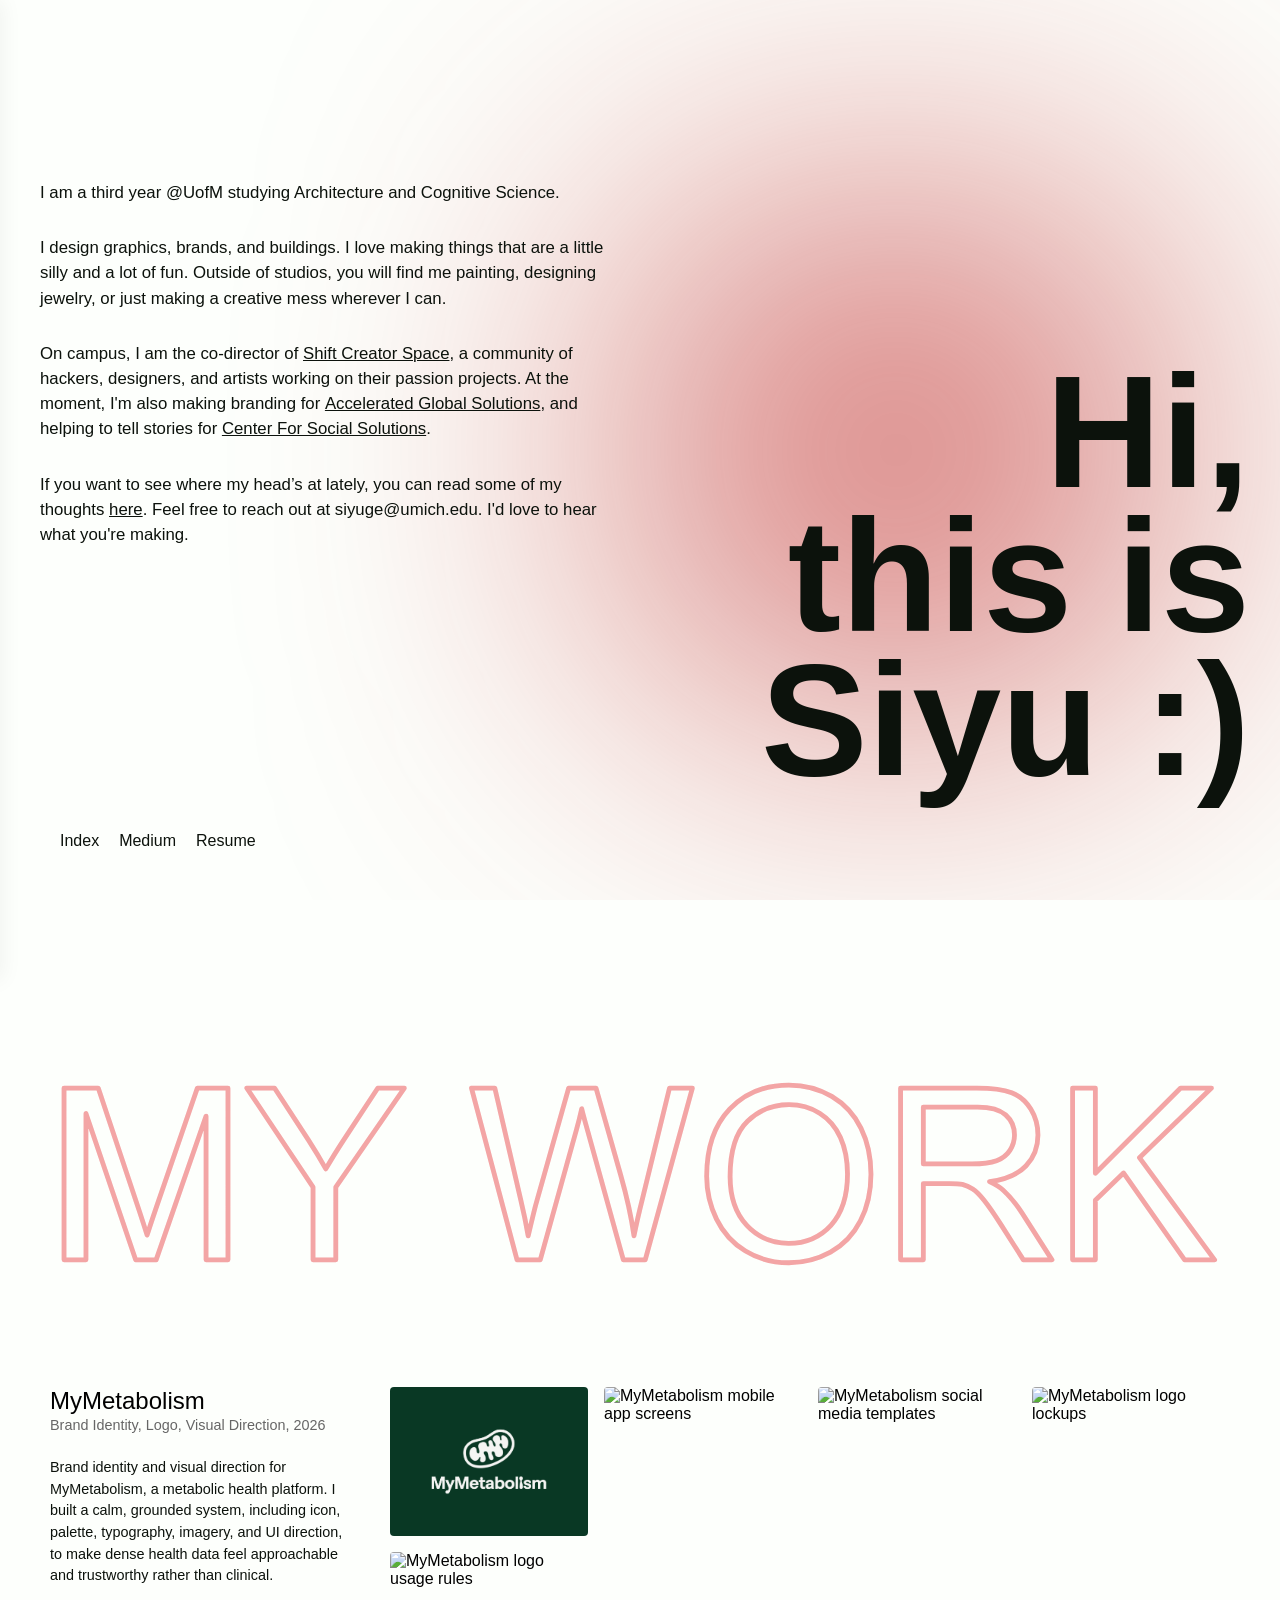
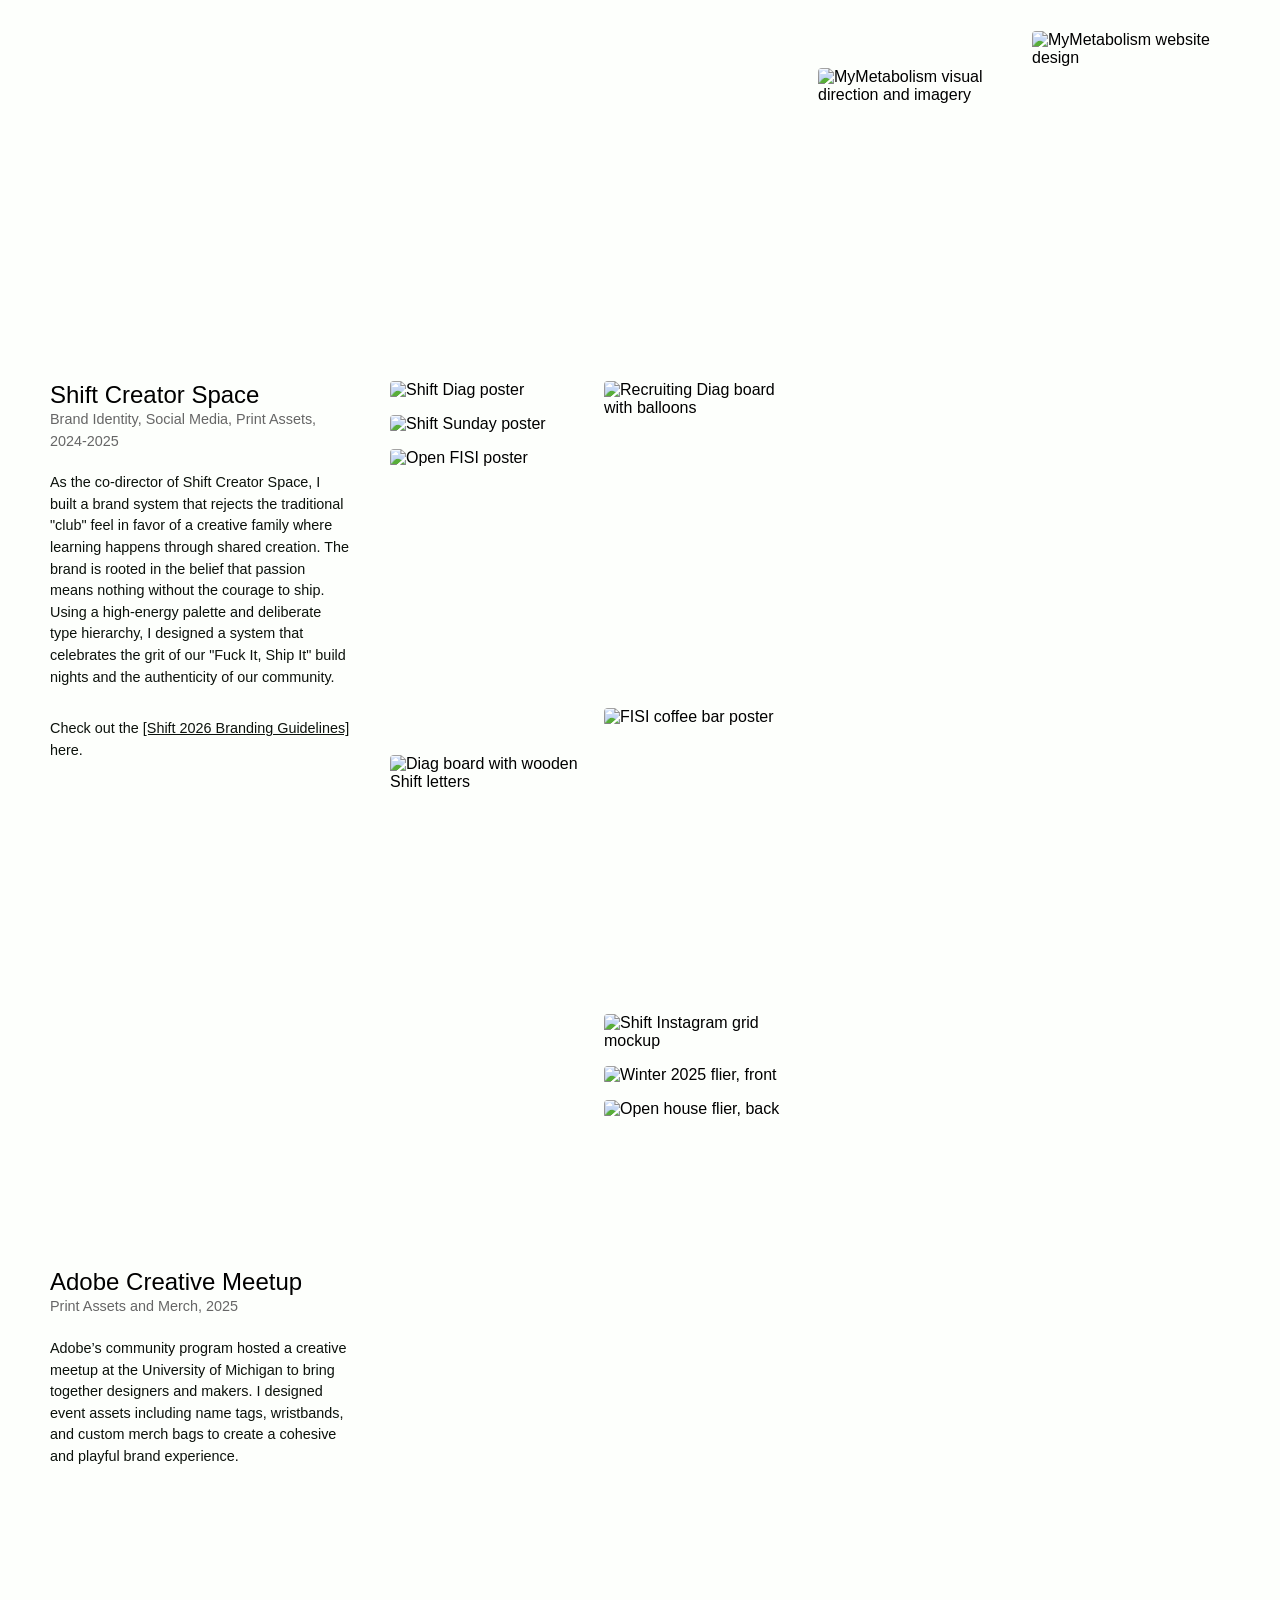
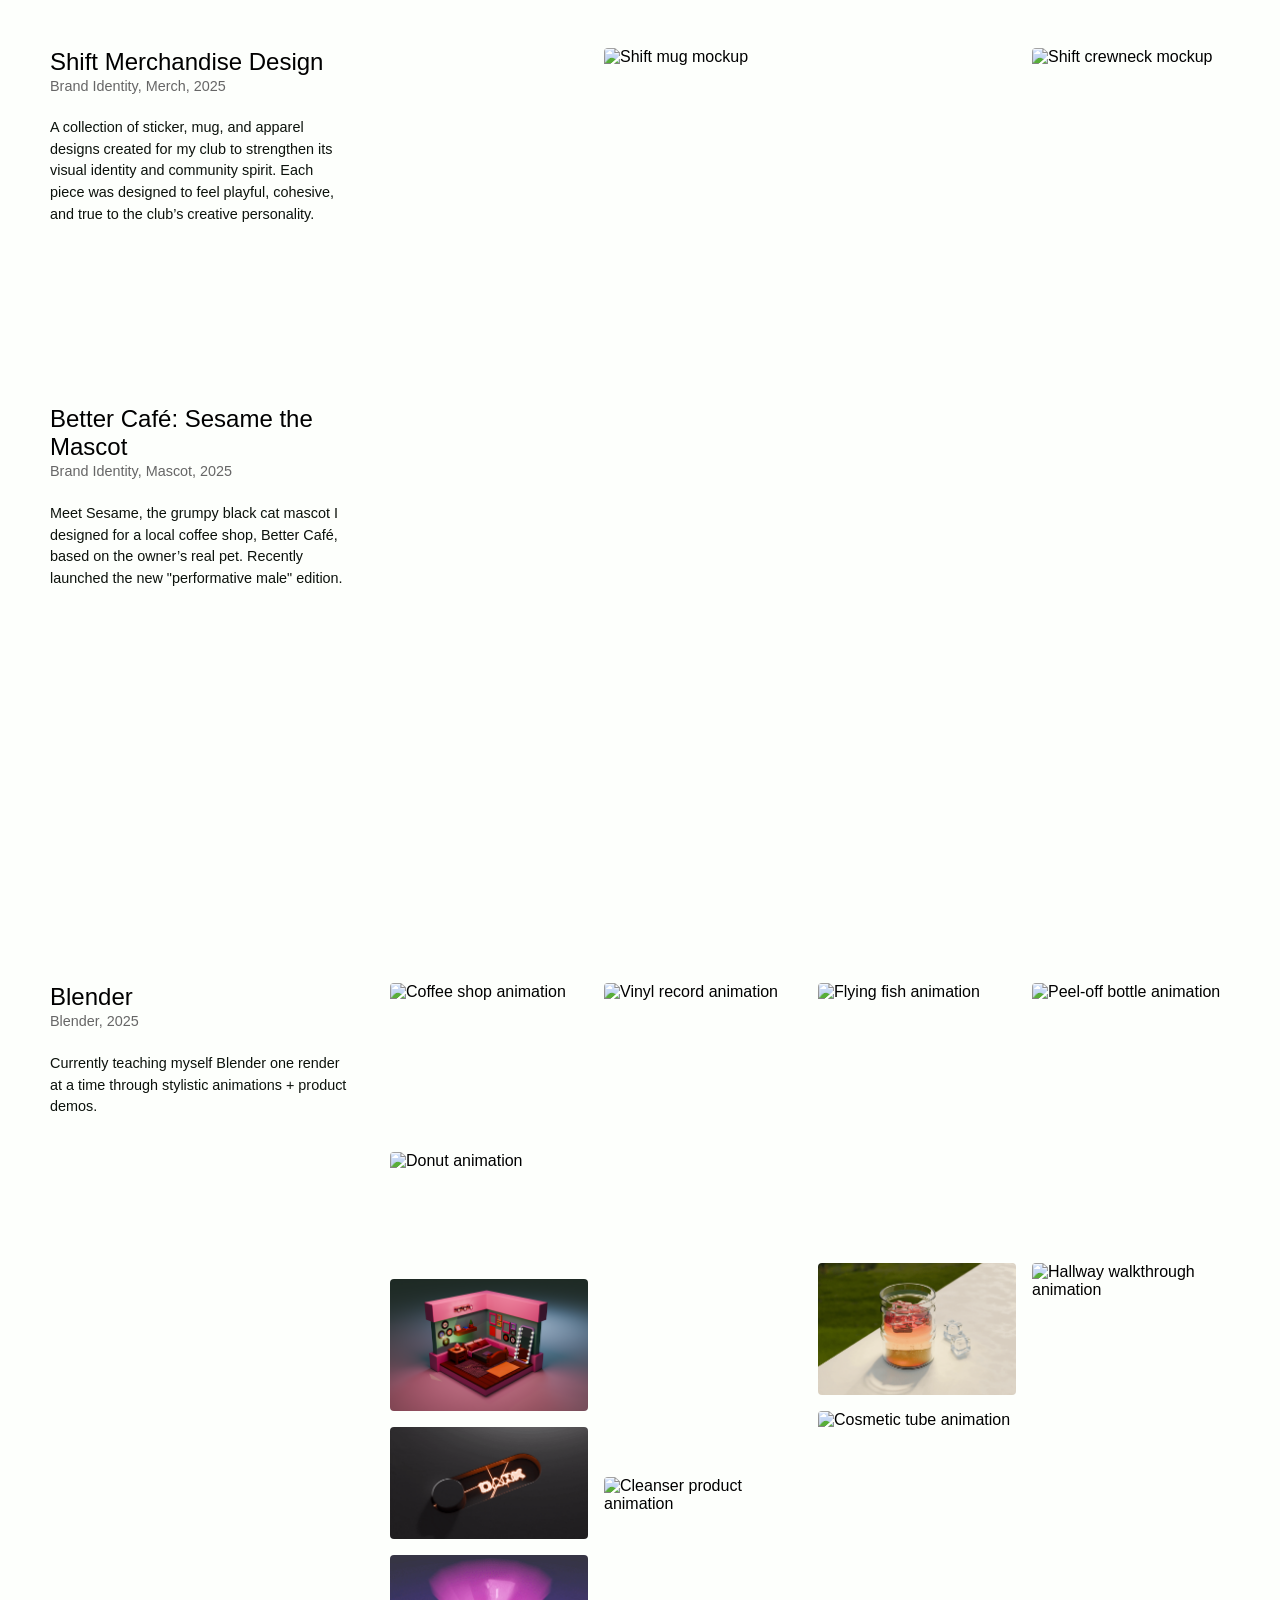
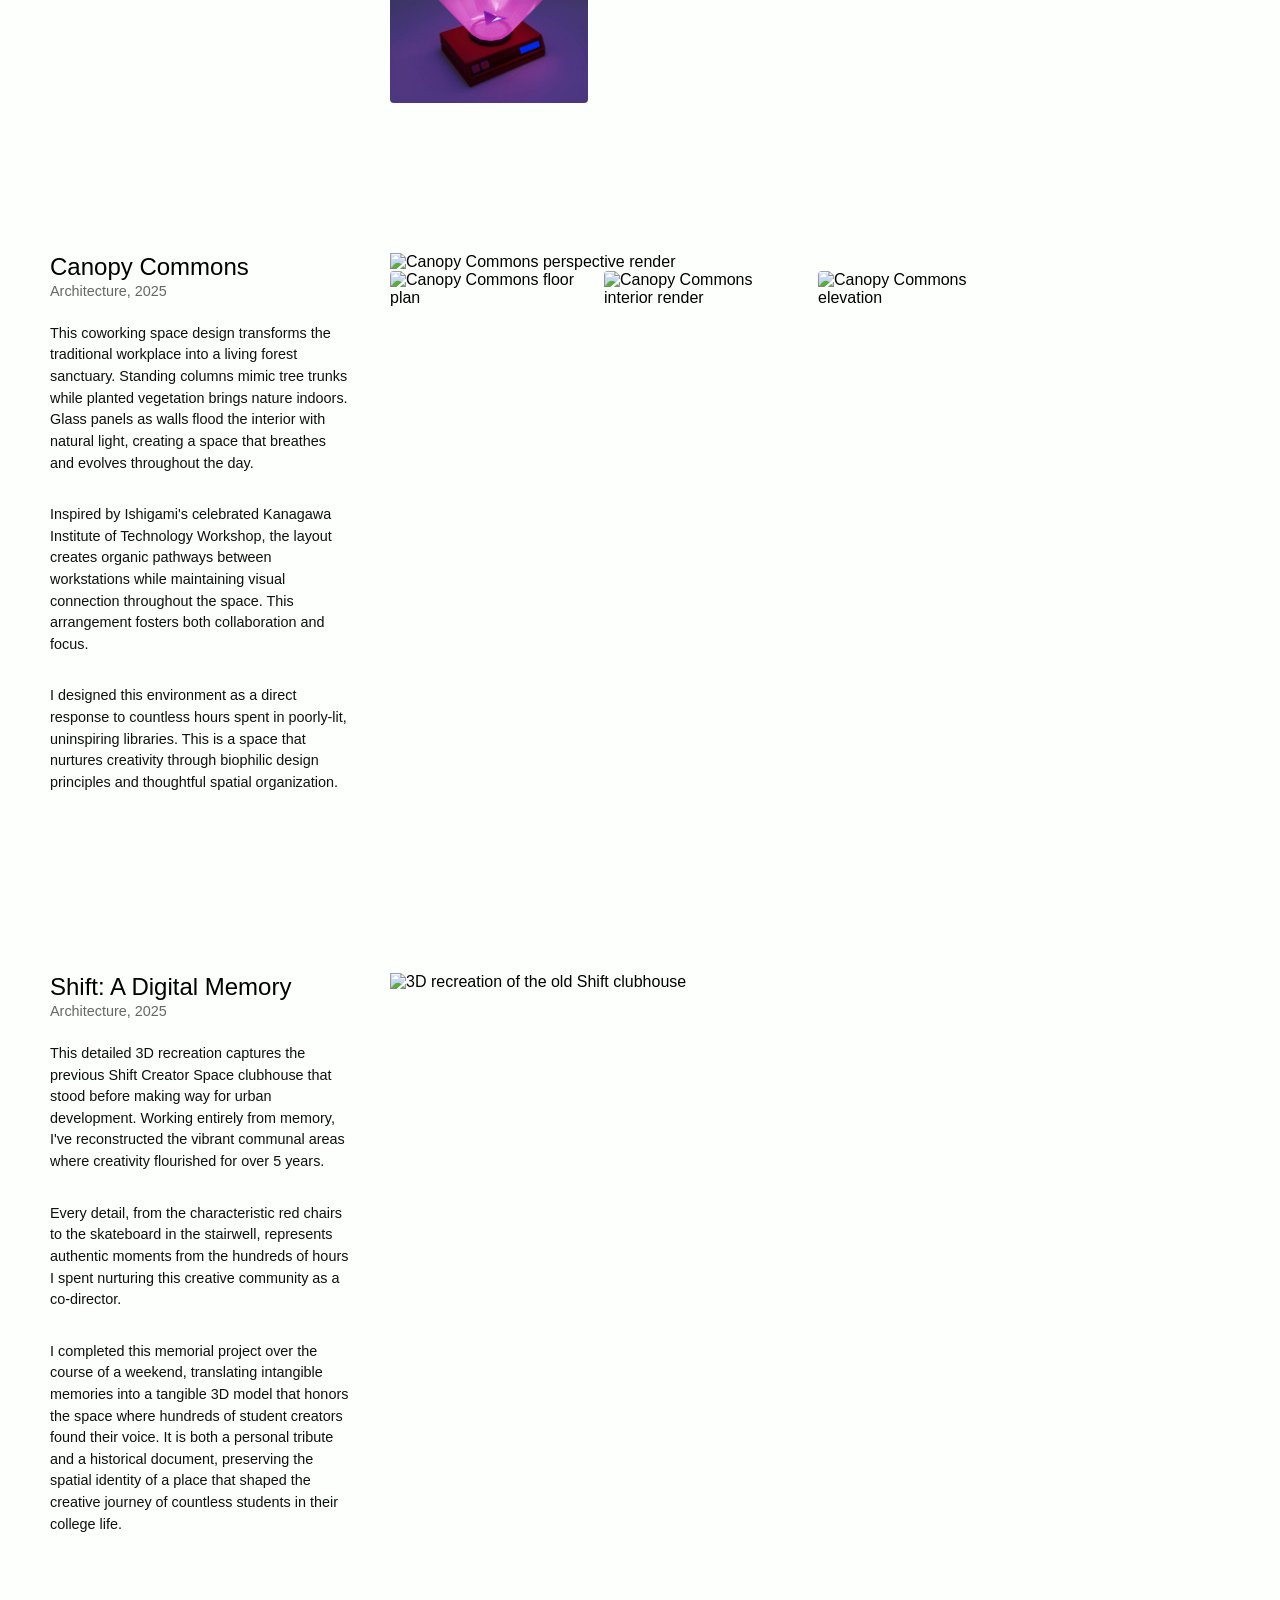
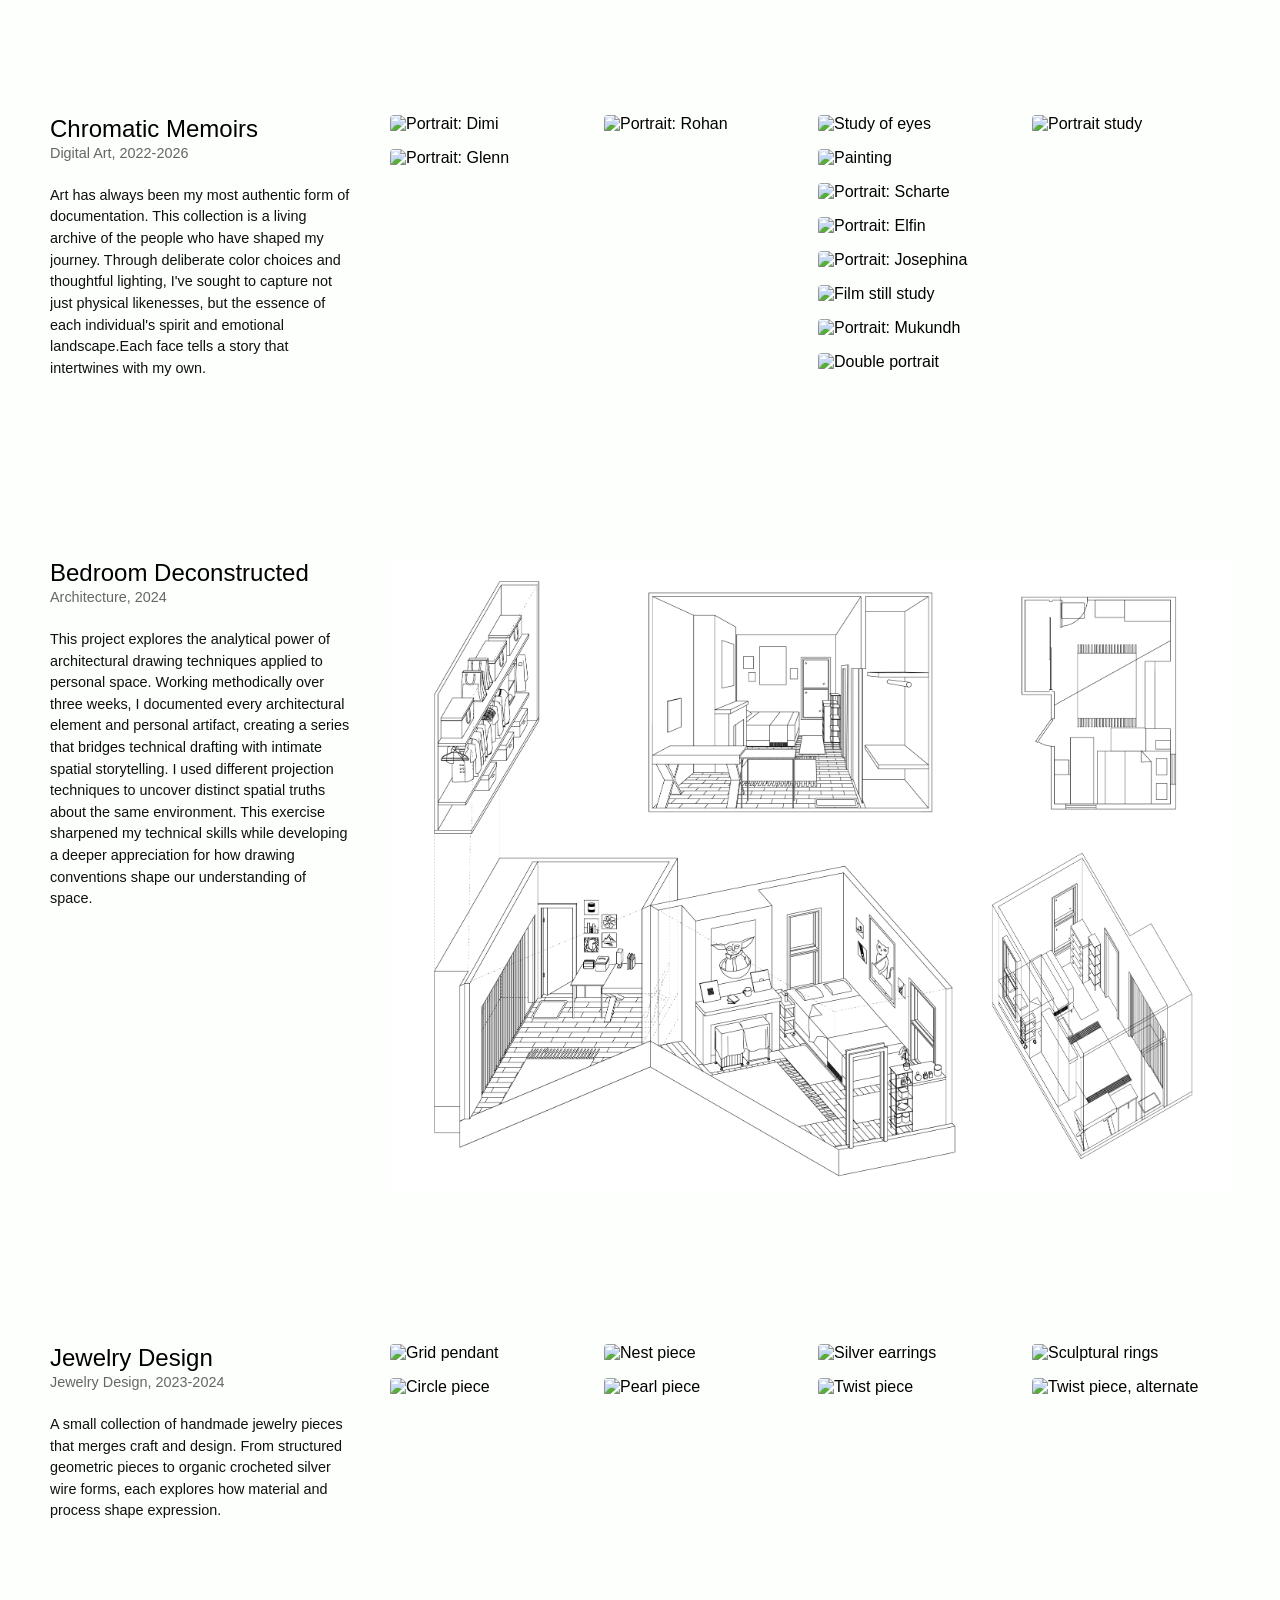
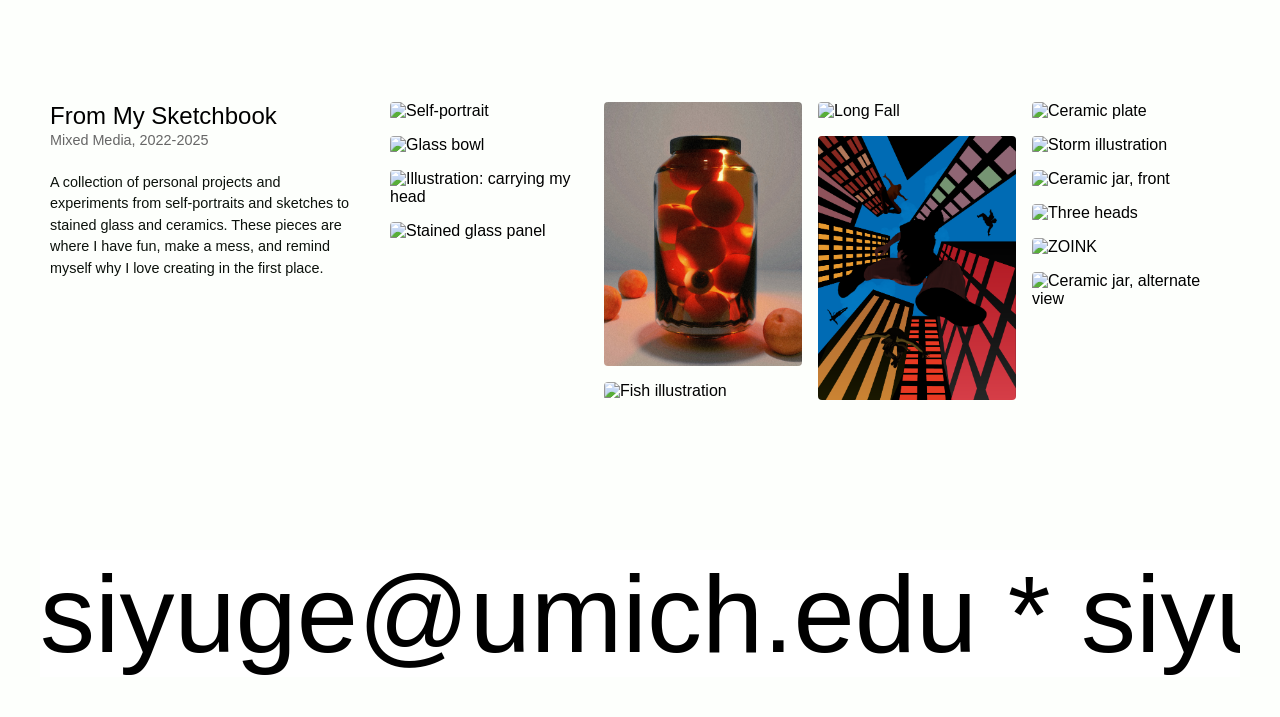
==== commit 969b7926: "Apply 'Logo' wording from main" ====
--- a/index.html
+++ b/index.html
@@ -5,26 +5,54 @@
   <meta charset="UTF-8">
   <meta name="viewport" content="width=device-width, initial-scale=1.0">
   <title>Hi, this is Siyu Ge</title>
+  <meta name="description"
+    content="Siyu Ge — designer studying Architecture and Cognitive Science at the University of Michigan. Brand identity, graphic design, 3D, and architecture.">
+  <meta name="theme-color" content="#FDFFFC">
+
+  <meta property="og:title" content="Hi, this is Siyu Ge">
+  <meta property="og:description"
+    content="Designer studying Architecture and Cognitive Science at the University of Michigan. Brand identity, graphic design, 3D, and architecture.">
+  <meta property="og:type" content="website">
+  <meta property="og:url" content="https://www.siyuge.art/">
+  <meta name="twitter:card" content="summary_large_image">
+
+  <!-- Start the handshake with the image hosts while the CSS is still parsing -->
+  <link rel="preconnect" href="https://i.postimg.cc" crossorigin>
+  <link rel="preconnect" href="https://use.typekit.net" crossorigin>
 
   <!-- Fonts -->
   <link rel="stylesheet" href="https://use.typekit.net/jvh5qmh.css">
-
-  <!-- Lottie -->
-  <script src="https://cdnjs.cloudflare.com/ajax/libs/lottie-web/5.7.14/lottie.min.js"></script>
 
   <!-- CSS -->
   <link rel="stylesheet" href="./css/styles.css">
   <link rel="stylesheet" href="./css/lightbox.css">
+
+  <!--
+    Flag the loading state before the body paints, so content never flashes
+    in and then hides. The timer is a failsafe: if script.js throws or never
+    arrives, the page reveals itself anyway rather than staying blank.
+  -->
+  <script>
+    document.documentElement.classList.add('js-loading');
+    setTimeout(function () {
+      document.documentElement.classList.remove('js-loading');
+    }, 9000);
+  </script>
+
+  <!-- Lottie (decorative only) -->
+  <script defer src="https://cdnjs.cloudflare.com/ajax/libs/lottie-web/5.7.14/lottie.min.js"></script>
+  <script defer src="./js/script.js"></script>
 </head>
 
 <body>
   <div id="loadingScreen" class="loading-screen">
     <div class="picture-frame">
-      <img id="loadingImage" src="" alt="Loading">
+      <img id="loadingImage" src="" alt="">
       <div id="loadingText" class="loading-text">Siyu Ge</div>
       <div id="loadingCounter" class="loading-counter">1</div>
     </div>
   </div>
+
   <nav>
     <button class="nav-button" onclick="toggleIndexPanel()">Index</button>
     <button class="nav-button" onclick="openMedium()">Medium</button>
@@ -32,13 +60,12 @@
   </nav>
 
   <div class="hero-section">
-    <div class="background-blob"></div>
-
-    <div class="services-hero-lottie" data-w-id="2e93df24-f29a-e4d7-3bc9-f6ccc8324606" data-animation-type="lottie"
-      data-src="https://cdn.prod.website-files.com/6285e77eaf03d3b5e63ee110/63b6fa2b52a5b1508ff0c52f_big%20purple%20stars2.json"
-      data-loop="1" data-direction="1" data-autoplay="1" data-is-ix2-target="0" data-renderer="svg"
-      data-default-duration="3.3333333333333335" data-duration="0">
-    </div>
+    <!-- The wrapper exists purely to clip the blob. See styles.css. -->
+    <div class="blob-clip" aria-hidden="true">
+      <div class="background-blob"></div>
+    </div>
+
+    <div class="services-hero-lottie" aria-hidden="true"></div>
 
     <div class="name-title header-container">
       <h1>Hi,<br>this is<br>Siyu :)</h1>
@@ -62,19 +89,18 @@
     </div>
   </div>
 
-  <div class="services-arrow-lottie" data-w-id="2e93df24-f29a-e4d7-3bc9-f6ccc8324605" data-animation-type="lottie"
-    data-src="https://cdn.prod.website-files.com/6285e77eaf03d3b5e63ee110/63909085c2a607e8ca242ced_arrow%20purple.json"
-    data-loop="1" data-direction="1" data-autoplay="1" data-is-ix2-target="0" data-renderer="svg"
-    data-default-duration="2.033333333333333" data-duration="0">
-  </div>
+  <div class="services-arrow-lottie" aria-hidden="true"></div>
 
   <div class="my-work-svg">
-    <svg xmlns="http://www.w3.org/2000/svg" viewBox="-5 3 250 48">
+    <!--
+      The animated path deliberately has no `d` attribute: script.js copies it
+      from .background-line at runtime. The two paths are identical and the
+      geometry is ~2.5KB, so shipping it twice was pure weight.
+    -->
+    <svg xmlns="http://www.w3.org/2000/svg" viewBox="-5 3 250 48" role="img" aria-label="My Work">
       <path class="background-line"
         d="M0 45.26L0 9.47L7.13 9.47L15.60 34.81Q16.77 38.35 17.31 40.11Q17.92 38.16 19.21 34.38L27.78 9.47L34.16 9.47L34.16 45.26L29.59 45.26L29.59 15.31L19.19 45.26L14.92 45.26L4.57 14.79L4.57 45.26L0 45.26ZM51.88 45.26L51.88 30.10L38.09 9.47L43.85 9.47L50.90 20.26Q52.86 23.29 54.54 26.32Q56.15 23.51 58.45 20.00L65.38 9.47L70.90 9.47L56.62 30.10L56.62 45.26L51.88 45.26ZM94.38 45.26L84.89 9.47L89.75 9.47L95.19 32.93Q96.07 36.62 96.70 40.26Q98.07 34.52 98.32 33.64L105.13 9.47L110.84 9.47L115.97 27.59Q117.90 34.33 118.75 40.26Q119.43 36.87 120.53 32.47L126.15 9.47L130.91 9.47L121.09 45.26L116.53 45.26L108.98 17.99Q108.03 14.58 107.86 13.79Q107.30 16.26 106.81 17.99L99.22 45.26L94.38 45.26ZM133.89 27.83Q133.89 18.92 138.67 13.88Q143.46 8.84 151.03 8.84Q155.98 8.84 159.96 11.21Q163.94 13.57 166.03 17.81Q168.12 22.05 168.12 27.42Q168.12 32.86 165.92 37.16Q163.72 41.46 159.69 43.66Q155.66 45.87 151.00 45.87Q145.95 45.87 141.97 43.43Q137.99 40.99 135.94 36.77Q133.89 32.54 133.89 27.83M138.77 27.91Q138.77 34.38 142.25 38.10Q145.73 41.82 150.98 41.82Q156.32 41.82 159.78 38.06Q163.23 34.30 163.23 27.39Q163.23 23.02 161.76 19.76Q160.28 16.50 157.43 14.71Q154.59 12.92 151.05 12.92Q146.02 12.92 142.40 16.37Q138.77 19.82 138.77 27.91ZM174.29 45.26L174.29 9.47L190.16 9.47Q194.95 9.47 197.44 10.44Q199.93 11.40 201.42 13.84Q202.91 16.28 202.91 19.24Q202.91 23.05 200.44 25.66Q197.97 28.27 192.82 28.98Q194.70 29.88 195.68 30.76Q197.75 32.67 199.61 35.52L205.83 45.26L199.88 45.26L195.14 37.82Q193.07 34.59 191.72 32.89Q190.38 31.18 189.32 30.49Q188.26 29.81 187.16 29.54Q186.35 29.37 184.52 29.37L179.03 29.37L179.03 45.26L174.29 45.26M179.03 25.27L189.21 25.27Q192.46 25.27 194.29 24.60Q196.12 23.93 197.07 22.45Q198.02 20.97 198.02 19.24Q198.02 16.70 196.18 15.06Q194.34 13.43 190.36 13.43L179.03 13.43L179.03 25.27ZM210.13 45.26L210.13 9.47L214.87 9.47L214.87 27.22L232.64 9.47L239.06 9.47L224.05 23.97L239.72 45.26L233.47 45.26L220.73 27.15L214.87 32.86L214.87 45.26L210.13 45.26Z" />
-
-      <path class="animated-line"
-        d="M0 45.26L0 9.47L7.13 9.47L15.60 34.81Q16.77 38.35 17.31 40.11Q17.92 38.16 19.21 34.38L27.78 9.47L34.16 9.47L34.16 45.26L29.59 45.26L29.59 15.31L19.19 45.26L14.92 45.26L4.57 14.79L4.57 45.26L0 45.26ZM51.88 45.26L51.88 30.10L38.09 9.47L43.85 9.47L50.90 20.26Q52.86 23.29 54.54 26.32Q56.15 23.51 58.45 20.00L65.38 9.47L70.90 9.47L56.62 30.10L56.62 45.26L51.88 45.26ZM94.38 45.26L84.89 9.47L89.75 9.47L95.19 32.93Q96.07 36.62 96.70 40.26Q98.07 34.52 98.32 33.64L105.13 9.47L110.84 9.47L115.97 27.59Q117.90 34.33 118.75 40.26Q119.43 36.87 120.53 32.47L126.15 9.47L130.91 9.47L121.09 45.26L116.53 45.26L108.98 17.99Q108.03 14.58 107.86 13.79Q107.30 16.26 106.81 17.99L99.22 45.26L94.38 45.26ZM133.89 27.83Q133.89 18.92 138.67 13.88Q143.46 8.84 151.03 8.84Q155.98 8.84 159.96 11.21Q163.94 13.57 166.03 17.81Q168.12 22.05 168.12 27.42Q168.12 32.86 165.92 37.16Q163.72 41.46 159.69 43.66Q155.66 45.87 151.00 45.87Q145.95 45.87 141.97 43.43Q137.99 40.99 135.94 36.77Q133.89 32.54 133.89 27.83M138.77 27.91Q138.77 34.38 142.25 38.10Q145.73 41.82 150.98 41.82Q156.32 41.82 159.78 38.06Q163.23 34.30 163.23 27.39Q163.23 23.02 161.76 19.76Q160.28 16.50 157.43 14.71Q154.59 12.92 151.05 12.92Q146.02 12.92 142.40 16.37Q138.77 19.82 138.77 27.91ZM174.29 45.26L174.29 9.47L190.16 9.47Q194.95 9.47 197.44 10.44Q199.93 11.40 201.42 13.84Q202.91 16.28 202.91 19.24Q202.91 23.05 200.44 25.66Q197.97 28.27 192.82 28.98Q194.70 29.88 195.68 30.76Q197.75 32.67 199.61 35.52L205.83 45.26L199.88 45.26L195.14 37.82Q193.07 34.59 191.72 32.89Q190.38 31.18 189.32 30.49Q188.26 29.81 187.16 29.54Q186.35 29.37 184.52 29.37L179.03 29.37L179.03 45.26L174.29 45.26M179.03 25.27L189.21 25.27Q192.46 25.27 194.29 24.60Q196.12 23.93 197.07 22.45Q198.02 20.97 198.02 19.24Q198.02 16.70 196.18 15.06Q194.34 13.43 190.36 13.43L179.03 13.43L179.03 25.27ZM210.13 45.26L210.13 9.47L214.87 9.47L214.87 27.22L232.64 9.47L239.06 9.47L224.05 23.97L239.72 45.26L233.47 45.26L220.73 27.15L214.87 32.86L214.87 45.26L210.13 45.26Z" />
+      <path class="animated-line" />
     </svg>
   </div>
 
@@ -92,13 +118,13 @@
           </p>
         </div>
         <div class="project-images-grid">
-          <img src="assets/mymet1.png" alt="logo">
-          <img src="assets/mymet2.png" alt="logo usage">
-          <img src="assets/mymet3.png" alt="mobile app">
-          <img src="assets/mymet4.png" alt="social media">
-          <img src="assets/mymet5.png" alt="visual direction">
-          <img src="assets/mymet6.png" alt="logo usage">
-          <img src="assets/mymet7.png" alt="website">
+          <img src="assets/mymet1.png" alt="MyMetabolism logo" loading="lazy" decoding="async" width="8334" height="6250">
+          <img src="assets/mymet2.png" alt="MyMetabolism logo usage rules" loading="lazy" decoding="async" width="8333" height="11108">
+          <img src="assets/mymet3.png" alt="MyMetabolism mobile app screens" loading="lazy" decoding="async" width="8333" height="17908">
+          <img src="assets/mymet4.png" alt="MyMetabolism social media templates" loading="lazy" decoding="async" width="8333" height="11113">
+          <img src="assets/mymet5.png" alt="MyMetabolism visual direction and imagery" loading="lazy" decoding="async" width="4043" height="3035">
+          <img src="assets/mymet6.png" alt="MyMetabolism logo lockups" loading="lazy" decoding="async" width="8333" height="9575">
+          <img src="assets/mymet7.png" alt="MyMetabolism website design" loading="lazy" decoding="async" width="8375" height="7788">
         </div>
       </div>
 
@@ -119,25 +145,25 @@
           </p>
         </div>
         <div class="project-images-grid">
-          <img src="https://i.postimg.cc/8CBWm2gz/diag-poster.jpg" alt="Diag poster">
-          <img src="https://i.postimg.cc/WbCMNm7T/SHIFT-sunday-poster.png" alt="Shift Sunday">
-          <img src="https://i.postimg.cc/ThM752kC/open-fisi-poster.png" alt="Open FISI poster">
-          <img src="assets/showcase 2025.png" alt="showcase">
-          <img src="assets/f25 shift diag board wooden letters (1).jpg" alt="Diag poster">
-          <img src="assets/f25 shift recruit diag board balloon.jpg" alt="Diag poster">
-          <img src="https://i.postimg.cc/52z86HPv/fisi-coffee-bar-poster.png" alt="fisi + coffee bar">
-          <img src="assets/open fisi 4.9.png" alt="open fisi">
-          <img src="https://i.postimg.cc/433hjBQC/shift-insta-mockup.png" alt="insta">
-          <img src="https://i.postimg.cc/63rvQ7Vc/flier-w25.png" alt="Flier1 front">
-          <img src="https://i.postimg.cc/tTQ6yd67/open-house-flyer1-2.png" alt="Flier1 back">
-          <img src="assets/speakeasy v2 poster.png" alt="speakeasy">
-          <img src="assets/f25 shift recruiting flier balloon texts.png" alt="Flier3 front">
-          <img src="assets/f25 shift recruiting flier balloon texts back.png" alt="Flier3 back">
-        </div>
-      </div>
-
-      <!-- Project 10 -->
-      <div id="adobe creative meetup" class="project-wrapper">
+          <img src="https://i.postimg.cc/8CBWm2gz/diag-poster.jpg" alt="Shift Diag poster" loading="lazy" decoding="async">
+          <img src="https://i.postimg.cc/WbCMNm7T/SHIFT-sunday-poster.png" alt="Shift Sunday poster" loading="lazy" decoding="async">
+          <img src="https://i.postimg.cc/ThM752kC/open-fisi-poster.png" alt="Open FISI poster" loading="lazy" decoding="async">
+          <img src="assets/showcase 2025.png" alt="Shift 2025 showcase poster" loading="lazy" decoding="async" width="2550" height="3300">
+          <img src="assets/f25 shift diag board wooden letters (1).jpg" alt="Diag board with wooden Shift letters" loading="lazy" decoding="async" width="12600" height="19800">
+          <img src="assets/f25 shift recruit diag board balloon.jpg" alt="Recruiting Diag board with balloons" loading="lazy" decoding="async" width="12600" height="19800">
+          <img src="https://i.postimg.cc/52z86HPv/fisi-coffee-bar-poster.png" alt="FISI coffee bar poster" loading="lazy" decoding="async">
+          <img src="assets/open fisi 4.9.png" alt="Open FISI event poster" loading="lazy" decoding="async" width="2550" height="3300">
+          <img src="https://i.postimg.cc/433hjBQC/shift-insta-mockup.png" alt="Shift Instagram grid mockup" loading="lazy" decoding="async">
+          <img src="https://i.postimg.cc/63rvQ7Vc/flier-w25.png" alt="Winter 2025 flier, front" loading="lazy" decoding="async">
+          <img src="https://i.postimg.cc/tTQ6yd67/open-house-flyer1-2.png" alt="Open house flier, back" loading="lazy" decoding="async">
+          <img src="assets/speakeasy v2 poster.png" alt="Speakeasy event poster" loading="lazy" decoding="async" width="2550" height="3300">
+          <img src="assets/f25 shift recruiting flier balloon texts.png" alt="Fall 2025 recruiting flier, front" loading="lazy" decoding="async" width="1028" height="2386">
+          <img src="assets/f25 shift recruiting flier balloon texts back.png" alt="Fall 2025 recruiting flier, back" loading="lazy" decoding="async" width="1080" height="2508">
+        </div>
+      </div>
+
+      <!-- Adobe Creative Meetup -->
+      <div id="adobe-creative-meetup" class="project-wrapper">
         <div class="project-info">
           <h3 class="project-title">Adobe Creative Meetup</h3>
           <p class="project-location">Print Assets and Merch, 2025</p>
@@ -147,15 +173,15 @@
           </p>
         </div>
         <div class="project-images-grid">
-          <img src="assets/nametag mockup.png" alt="nametag mockup">
-          <img src="assets/adobe nametag.png" alt="adobe nametag">
-          <img src="assets/wristband mockup.png" alt="adobe wristband">
-          <img src="assets/adobe bag mockup.png" alt="adobe paper bag">
-        </div>
-      </div>
-
-      <!-- Project 12 -->
-      <div id="shift merch" class="project-wrapper">
+          <img src="assets/nametag mockup.png" alt="Adobe meetup name tag mockup" loading="lazy" decoding="async" width="1440" height="1080">
+          <img src="assets/adobe nametag.png" alt="Adobe meetup name tag design" loading="lazy" decoding="async" width="3652" height="3300">
+          <img src="assets/wristband mockup.png" alt="Adobe meetup wristband" loading="lazy" decoding="async" width="1440" height="1080">
+          <img src="assets/adobe bag mockup.png" alt="Adobe meetup paper merch bag" loading="lazy" decoding="async" width="3600" height="2400">
+        </div>
+      </div>
+
+      <!-- Shift Merchandise -->
+      <div id="shift-merch" class="project-wrapper">
         <div class="project-info">
           <h3 class="project-title">Shift Merchandise Design</h3>
           <p class="project-location">Brand Identity, Merch, 2025</p>
@@ -165,15 +191,15 @@
           </p>
         </div>
         <div class="project-images-grid">
-          <img src="assets/shift stickers.png" alt="stickers">
-          <img src="assets/mug mockup.png" alt="mug">
-          <img src="assets/mug pattern.png" alt="mug pattern">
-          <img src="assets/crewneck mockup.png" alt="shift crewneck">
-        </div>
-      </div>
-
-      <!-- Project 13 -->
-      <div id="better cafe" class="project-wrapper">
+          <img src="assets/shift stickers.png" alt="Shift sticker sheet" loading="lazy" decoding="async" width="3300" height="2550">
+          <img src="assets/mug mockup.png" alt="Shift mug mockup" loading="lazy" decoding="async" width="4000" height="3000">
+          <img src="assets/mug pattern.png" alt="Shift mug wrap pattern" loading="lazy" decoding="async" width="3300" height="2550">
+          <img src="assets/crewneck mockup.png" alt="Shift crewneck mockup" loading="lazy" decoding="async" width="3300" height="2550">
+        </div>
+      </div>
+
+      <!-- Better Café -->
+      <div id="better-cafe" class="project-wrapper">
         <div class="project-info">
           <h3 class="project-title">Better Café: Sesame the Mascot</h3>
           <p class="project-location">Brand Identity, Mascot, 2025</p>
@@ -182,19 +208,18 @@
           </p>
         </div>
         <div class="project-images-grid">
-          <img src="assets/mascot og1.png" alt="mascot1">
-          <img src="assets/mascot performative1.png" alt="mascot5">
-          <img src="assets/mascot og2.png" alt="mascot2">
-          <img src="assets/mascot performative3.png" alt="mascot6">
-          <img src="assets/mascot og3.png" alt="mascot3">
-          <img src="assets/mascot performative4.png" alt="mascot7">
-          <img src="assets/mascot og4.png" alt="mascot4">
-          <img src="assets/mascot performative5.png" alt="mascot8">
-        </div>
-      </div>
-
-
-      <!-- Project 8 -->
+          <img src="assets/mascot og1.png" alt="Sesame the mascot, original edition 1" loading="lazy" decoding="async" width="1080" height="1080">
+          <img src="assets/mascot performative1.png" alt="Sesame the mascot, performative edition 1" loading="lazy" decoding="async" width="1080" height="1080">
+          <img src="assets/mascot og2.png" alt="Sesame the mascot, original edition 2" loading="lazy" decoding="async" width="1080" height="1080">
+          <img src="assets/mascot performative3.png" alt="Sesame the mascot, performative edition 2" loading="lazy" decoding="async" width="1080" height="1080">
+          <img src="assets/mascot og3.png" alt="Sesame the mascot, original edition 3" loading="lazy" decoding="async" width="1080" height="1080">
+          <img src="assets/mascot performative4.png" alt="Sesame the mascot, performative edition 3" loading="lazy" decoding="async" width="1080" height="1080">
+          <img src="assets/mascot og4.png" alt="Sesame the mascot, original edition 4" loading="lazy" decoding="async" width="1080" height="1080">
+          <img src="assets/mascot performative5.png" alt="Sesame the mascot, performative edition 4" loading="lazy" decoding="async" width="1080" height="1080">
+        </div>
+      </div>
+
+      <!-- Blender -->
       <div id="blender" class="project-wrapper">
         <div class="project-info">
           <h3 class="project-title">Blender</h3>
@@ -203,23 +228,23 @@
             animations + product demos. </p>
         </div>
         <div class="project-images-grid">
-          <img src="assets/coffee shop.gif" alt="coffee shop">
-          <img src="assets/donut.gif" alt="donuts">
-          <img src="assets/pink room final.png" alt="bedroom">
-          <img src="assets/ui button.gif" alt="ui button">
-          <img src="assets/arcade.gif" alt="arcade">
-          <img src="assets/vinyl.gif" alt="vinyl">
-          <img src="assets/bodywash.JPG" alt="bodywash">
-          <img src="assets/cleanser.gif" alt="cleanser">
-          <img src="assets/flying phish!.gif" alt="fish">
-          <img src="assets/drink.gif" alt="drink">
-          <img src="assets/cosmetic tube.gif" alt="cosmetic tube">
-          <img src="assets/peel off bottle.gif" alt="peel off bottle">
-          <img src="assets/hallway.gif" alt="hallway">
-        </div>
-      </div>
-
-      <!-- Project 6 -->
+          <img src="assets/coffee shop.gif" alt="Coffee shop animation" loading="lazy" decoding="async" width="800" height="617">
+          <img src="assets/donut.gif" alt="Donut animation" loading="lazy" decoding="async" width="400" height="225">
+          <img src="assets/pink room final.png" alt="Pink bedroom render" loading="lazy" decoding="async" width="1620" height="1080">
+          <img src="assets/ui button.gif" alt="UI button animation" loading="lazy" decoding="async" width="800" height="450">
+          <img src="assets/arcade.gif" alt="Arcade machine animation" loading="lazy" decoding="async" width="400" height="300">
+          <img src="assets/vinyl.gif" alt="Vinyl record animation" loading="lazy" decoding="async" width="800" height="800">
+          <img src="assets/bodywash.JPG" alt="Body wash product render" loading="lazy" decoding="async" width="1080" height="1440">
+          <img src="assets/cleanser.gif" alt="Cleanser product animation" loading="lazy" decoding="async" width="800" height="800">
+          <img src="assets/flying phish!.gif" alt="Flying fish animation" loading="lazy" decoding="async" width="800" height="1067">
+          <img src="assets/drink.gif" alt="Drink can animation" loading="lazy" decoding="async" width="800" height="533">
+          <img src="assets/cosmetic tube.gif" alt="Cosmetic tube animation" loading="lazy" decoding="async" width="800" height="1067">
+          <img src="assets/peel off bottle.gif" alt="Peel-off bottle animation" loading="lazy" decoding="async" width="1000" height="1333">
+          <img src="assets/hallway.gif" alt="Hallway walkthrough animation" loading="lazy" decoding="async" width="800" height="1067">
+        </div>
+      </div>
+
+      <!-- Canopy Commons -->
       <div id="canopy" class="project-wrapper">
         <div class="project-info">
           <h3 class="project-title">Canopy Commons</h3>
@@ -236,16 +261,16 @@
             design principles and thoughtful spatial organization.</p>
         </div>
         <div class="single-project-image">
-          <img src="https://i.postimg.cc/pXftSxzb/perspective.png" alt="canopy perspective">
+          <img src="https://i.postimg.cc/pXftSxzb/perspective.png" alt="Canopy Commons perspective render" loading="lazy" decoding="async">
           <div class="project-images-grid">
-            <img src="https://i.postimg.cc/qqZCVn9q/plan-no-ceiling-rendered.jpg" alt="canopy plan">
-            <img src="https://i.postimg.cc/T3TXMSJy/inside2.jpg" alt="canopy inside mock">
-            <img src="https://i.postimg.cc/VLQ845SW/elevation.png" alt="canopy elevation">
+            <img src="https://i.postimg.cc/qqZCVn9q/plan-no-ceiling-rendered.jpg" alt="Canopy Commons floor plan" loading="lazy" decoding="async">
+            <img src="https://i.postimg.cc/T3TXMSJy/inside2.jpg" alt="Canopy Commons interior render" loading="lazy" decoding="async">
+            <img src="https://i.postimg.cc/VLQ845SW/elevation.png" alt="Canopy Commons elevation" loading="lazy" decoding="async">
           </div>
         </div>
       </div>
 
-      <!-- Project 5 -->
+      <!-- Shift: A Digital Memory -->
       <div id="state-st" class="project-wrapper">
         <div class="project-info">
           <h3 class="project-title">Shift: A Digital Memory</h3>
@@ -262,11 +287,11 @@
             place that shaped the creative journey of countless students in their college life.</p>
         </div>
         <div class="single-project-image">
-          <img src="https://i.postimg.cc/MZr5MBZj/final.jpg" alt="old house">
-        </div>
-      </div>
-
-      <!-- Project 2 -->
+          <img src="https://i.postimg.cc/MZr5MBZj/final.jpg" alt="3D recreation of the old Shift clubhouse" loading="lazy" decoding="async">
+        </div>
+      </div>
+
+      <!-- Chromatic Memoirs -->
       <div id="illustrations" class="project-wrapper">
         <div class="project-info">
           <h3 class="project-title">Chromatic Memoirs</h3>
@@ -278,23 +303,22 @@
             landscape.Each face tells a story that intertwines with my own.</p>
         </div>
         <div class="project-images-grid">
-          <img src="https://i.postimg.cc/5yvgmNMk/IMG-0813.jpg" alt="Dimi">
-          <img src="https://i.postimg.cc/zDRxNpRS/IMG-0992.jpg" alt="Glenn">
-          <img src="assets/stoopid2.jpg" alt="Rohan">
-          <img src="https://i.postimg.cc/RZHySBty/IMG-5487.jpg" alt="eyes">
-          <img src="https://i.postimg.cc/Yq68G9Rv/IMG-5478.jpg" alt="Painting">
-          <img src="https://i.postimg.cc/tJtPT1by/IMG-0881.jpg" alt="Scharte">
-          <img src="https://i.postimg.cc/ZYcCWz3T/Screenshot-2024-09-11-at-6-29-19-PM.png" alt="Elfin">
-          <img src="https://i.postimg.cc/bwMGq0nk/Screenshot-2024-09-11-at-6-28-37-PM.png" alt="Josephina">
-          <img src="https://i.postimg.cc/zB4pWH4g/damn.png" alt="Movie">
-          <img src="https://i.postimg.cc/0NV98PF3/4.jpg" alt="Mukundh">
-          <img src="https://i.postimg.cc/76DptWfc/me-n-bitch2.png" alt="Me N Bitch">
-          <img src="https://i.postimg.cc/wMTRtFh0/IMG-3991.jpg" alt="holy">
-        </div>
-      </div>
-
-
-      <!-- Project 7 -->
+          <img src="https://i.postimg.cc/5yvgmNMk/IMG-0813.jpg" alt="Portrait: Dimi" loading="lazy" decoding="async">
+          <img src="https://i.postimg.cc/zDRxNpRS/IMG-0992.jpg" alt="Portrait: Glenn" loading="lazy" decoding="async">
+          <img src="assets/stoopid2.jpg" alt="Portrait: Rohan" loading="lazy" decoding="async" width="5136" height="6848">
+          <img src="https://i.postimg.cc/RZHySBty/IMG-5487.jpg" alt="Study of eyes" loading="lazy" decoding="async">
+          <img src="https://i.postimg.cc/Yq68G9Rv/IMG-5478.jpg" alt="Painting" loading="lazy" decoding="async">
+          <img src="https://i.postimg.cc/tJtPT1by/IMG-0881.jpg" alt="Portrait: Scharte" loading="lazy" decoding="async">
+          <img src="https://i.postimg.cc/ZYcCWz3T/Screenshot-2024-09-11-at-6-29-19-PM.png" alt="Portrait: Elfin" loading="lazy" decoding="async">
+          <img src="https://i.postimg.cc/bwMGq0nk/Screenshot-2024-09-11-at-6-28-37-PM.png" alt="Portrait: Josephina" loading="lazy" decoding="async">
+          <img src="https://i.postimg.cc/zB4pWH4g/damn.png" alt="Film still study" loading="lazy" decoding="async">
+          <img src="https://i.postimg.cc/0NV98PF3/4.jpg" alt="Portrait: Mukundh" loading="lazy" decoding="async">
+          <img src="https://i.postimg.cc/76DptWfc/me-n-bitch2.png" alt="Double portrait" loading="lazy" decoding="async">
+          <img src="https://i.postimg.cc/wMTRtFh0/IMG-3991.jpg" alt="Portrait study" loading="lazy" decoding="async">
+        </div>
+      </div>
+
+      <!-- Bedroom Deconstructed -->
       <div id="bedroom" class="project-wrapper">
         <div class="project-info">
           <h3 class="project-title">Bedroom Deconstructed</h3>
@@ -307,11 +331,11 @@
             shape our understanding of space.</p>
         </div>
         <div class="single-project-image">
-          <img src="assets/bedroom deconstructed.png" alt="bedroom deconstructed">
-        </div>
-      </div>
-
-      <!-- Project 3 -->
+          <img src="assets/bedroom deconstructed.png" alt="Bedroom deconstructed: architectural drawing series" loading="lazy" decoding="async" width="4365" height="3300">
+        </div>
+      </div>
+
+      <!-- Jewelry -->
       <div id="jewelry" class="project-wrapper">
         <div class="project-info">
           <h3 class="project-title">Jewelry Design</h3>
@@ -321,18 +345,18 @@
             process shape expression.</p>
         </div>
         <div class="project-images-grid">
-          <img src="https://i.postimg.cc/R0MXrD7R/IMG-5852.jpg" alt="Grid">
-          <img src="https://i.postimg.cc/7LVtfkHd/ha2.png" alt="Circle">
-          <img src="https://i.postimg.cc/nzSdGGQ1/ha3.png" alt="Nest">
-          <img src="https://i.postimg.cc/cLGFhH6P/Screenshot-2024-12-09-at-12-38-00-AM.png" alt="Pearl">
-          <img src="https://i.postimg.cc/63pjZmT3/1.png" alt="Silver earrings">
-          <img src="https://i.postimg.cc/m2Hd7MZQ/Screenshot-2024-12-09-at-12-37-43-AM.png" alt="Twist">
-          <img src="https://i.postimg.cc/FzfTWkyX/ha4.png" alt="Fancy rings">
-          <img src="https://i.postimg.cc/Jz3P2Lk0/Screenshot-2024-12-09-at-12-37-52-AM.png" alt="Twist2">
-        </div>
-      </div>
-
-      <!-- Project 9 -->
+          <img src="https://i.postimg.cc/R0MXrD7R/IMG-5852.jpg" alt="Grid pendant" loading="lazy" decoding="async">
+          <img src="https://i.postimg.cc/7LVtfkHd/ha2.png" alt="Circle piece" loading="lazy" decoding="async">
+          <img src="https://i.postimg.cc/nzSdGGQ1/ha3.png" alt="Nest piece" loading="lazy" decoding="async">
+          <img src="https://i.postimg.cc/cLGFhH6P/Screenshot-2024-12-09-at-12-38-00-AM.png" alt="Pearl piece" loading="lazy" decoding="async">
+          <img src="https://i.postimg.cc/63pjZmT3/1.png" alt="Silver earrings" loading="lazy" decoding="async">
+          <img src="https://i.postimg.cc/m2Hd7MZQ/Screenshot-2024-12-09-at-12-37-43-AM.png" alt="Twist piece" loading="lazy" decoding="async">
+          <img src="https://i.postimg.cc/FzfTWkyX/ha4.png" alt="Sculptural rings" loading="lazy" decoding="async">
+          <img src="https://i.postimg.cc/Jz3P2Lk0/Screenshot-2024-12-09-at-12-37-52-AM.png" alt="Twist piece, alternate" loading="lazy" decoding="async">
+        </div>
+      </div>
+
+      <!-- From My Sketchbook -->
       <div id="misc-painting" class="project-wrapper">
         <div class="project-info">
           <h3 class="project-title">From My Sketchbook</h3>
@@ -342,55 +366,54 @@
             why I love creating in the first place.</p>
         </div>
         <div class="project-images-grid">
-          <img src="https://i.postimg.cc/nh6LyF81/IMG-2778.jpg" alt="Self-portrait">
-          <img src="https://i.postimg.cc/90wbWjJZ/glass-bowl.png" alt="glass bowl">
-          <img src="https://i.postimg.cc/fbLyZkf0/me-carrying-my-head.jpg" alt="me carrying my head">
-          <img src="https://i.postimg.cc/9X11jJbL/stained-glass.png" alt="stained glass">
-          <img src="assets/jar w eyeball.JPG" alt="jar">
-          <img src="https://i.postimg.cc/8PYkvpCV/Wechat-IMG1379.jpg" alt="Fish">
-          <img src="https://i.postimg.cc/0QvyNVyM/Screenshot-2024-12-09-at-12-30-25-AM.png" alt="Long Fall">
-          <img src="assets/building.png" alt="building">
-          <img src="https://i.postimg.cc/zBrpqQ4c/IMG-2497.jpg" alt="ceramics plate">
-          <img src="https://i.postimg.cc/3JR1rmbY/storm.png" alt="storm">
-          <img src="https://i.postimg.cc/qqBL33Jc/IMG-2498.jpg" alt="jar front">
-          <img src="https://i.postimg.cc/yx5WrKZS/three-heads.jpg" alt="three heads">
-          <img src="https://i.postimg.cc/CdTSqx8J/ZOINK.png" alt="ZOINK">
-          <img src="https://i.postimg.cc/pr0BYLrw/IMG-2499.jpg" alt="jar2">
-        </div>
-      </div>
-
-
-    </div>
-  </div>
-
-  <div class="dot" id="dot"></div>
+          <img src="https://i.postimg.cc/nh6LyF81/IMG-2778.jpg" alt="Self-portrait" loading="lazy" decoding="async">
+          <img src="https://i.postimg.cc/90wbWjJZ/glass-bowl.png" alt="Glass bowl" loading="lazy" decoding="async">
+          <img src="https://i.postimg.cc/fbLyZkf0/me-carrying-my-head.jpg" alt="Illustration: carrying my head" loading="lazy" decoding="async">
+          <img src="https://i.postimg.cc/9X11jJbL/stained-glass.png" alt="Stained glass panel" loading="lazy" decoding="async">
+          <img src="assets/jar w eyeball.JPG" alt="Ceramic jar with eyeball" loading="lazy" decoding="async" width="1080" height="1440">
+          <img src="https://i.postimg.cc/8PYkvpCV/Wechat-IMG1379.jpg" alt="Fish illustration" loading="lazy" decoding="async">
+          <img src="https://i.postimg.cc/0QvyNVyM/Screenshot-2024-12-09-at-12-30-25-AM.png" alt="Long Fall" loading="lazy" decoding="async">
+          <img src="assets/building.png" alt="Building illustration" loading="lazy" decoding="async" width="2471" height="3300">
+          <img src="https://i.postimg.cc/zBrpqQ4c/IMG-2497.jpg" alt="Ceramic plate" loading="lazy" decoding="async">
+          <img src="https://i.postimg.cc/3JR1rmbY/storm.png" alt="Storm illustration" loading="lazy" decoding="async">
+          <img src="https://i.postimg.cc/qqBL33Jc/IMG-2498.jpg" alt="Ceramic jar, front" loading="lazy" decoding="async">
+          <img src="https://i.postimg.cc/yx5WrKZS/three-heads.jpg" alt="Three heads" loading="lazy" decoding="async">
+          <img src="https://i.postimg.cc/CdTSqx8J/ZOINK.png" alt="ZOINK" loading="lazy" decoding="async">
+          <img src="https://i.postimg.cc/pr0BYLrw/IMG-2499.jpg" alt="Ceramic jar, alternate view" loading="lazy" decoding="async">
+        </div>
+      </div>
+
+    </div>
+  </div>
+
+  <div class="dot" id="dot" aria-hidden="true"></div>
 
   <!-- Lightbox -->
   <div class="lightbox" id="lightbox">
-    <button class="lightbox-close" onclick="closeLightbox()">×</button>
+    <button class="lightbox-close" onclick="closeLightbox()" aria-label="Close">×</button>
     <img src="" alt="Enlarged view" id="lightbox-image">
   </div>
 
   <div id="indexPanel" class="index-panel">
     <div>
-      <h3 class="project-title">Design & Branding</h3>
-            <div class="project-item" onclick="scrollToProject('mymetabolism')">
+      <h3 class="project-title">Design &amp; Branding</h3>
+      <div class="project-item" onclick="scrollToProject('mymetabolism')">
         <h4>MyMetabolism</h4>
       </div>
       <div class="project-item" onclick="scrollToProject('shift')">
         <h4>Shift Creator Space</h4>
       </div>
-      <div class="project-item" onclick="scrollToProject('adobe creative meetup')">
+      <div class="project-item" onclick="scrollToProject('adobe-creative-meetup')">
         <h4>Adobe Creative Meetup</h4>
       </div>
-      <div class="project-item" onclick="scrollToProject('shift merch')">
+      <div class="project-item" onclick="scrollToProject('shift-merch')">
         <h4>Shift Merchandise Design</h4>
       </div>
-      <div class="project-item" onclick="scrollToProject('better cafe')">
+      <div class="project-item" onclick="scrollToProject('better-cafe')">
         <h4>Better Café: Sesame the Mascot</h4>
       </div>
 
-      <h3 class="project-title">Independent & Art Projects</h3>
+      <h3 class="project-title">Independent &amp; Art Projects</h3>
       <h4>2025</h4>
       <div class="project-item" onclick="scrollToProject('blender')">
         <h4>Blender</h4>
@@ -403,7 +426,7 @@
       </div>
       <h4>2024</h4>
       <div class="project-item" onclick="scrollToProject('illustrations')">
-        <h4>Chromatic Memories</h4>
+        <h4>Chromatic Memoirs</h4>
       </div>
       <div class="project-item" onclick="scrollToProject('bedroom')">
         <h4>Bedroom Deconstructed</h4>
@@ -426,7 +449,7 @@
         siyuge@umich.edu * siyuge@umich.edu * siyuge@umich.edu * siyuge@umich.edu *
         siyuge@umich.edu * siyuge@umich.edu *
       </span>
-      <span class="scrolling-text-content">
+      <span class="scrolling-text-content" aria-hidden="true">
         siyuge@umich.edu * siyuge@umich.edu * siyuge@umich.edu * siyuge@umich.edu *
         siyuge@umich.edu * siyuge@umich.edu * siyuge@umich.edu * siyuge@umich.edu *
         siyuge@umich.edu * siyuge@umich.edu *
@@ -434,39 +457,36 @@
     </div>
   </div>
 
-  <script src="./js/script.js"></script>
   <script>
-    const lightbox = document.getElementById('lightbox');
-    const lightboxImg = document.getElementById('lightbox-image');
-
-    document.querySelectorAll('.project-images-grid img, .single-project-image img').forEach(img => {
-      img.addEventListener('click', () => openLightbox(img.src));
-    });
-
-    function openLightbox(imgSrc) {
-      lightboxImg.src = imgSrc;
-      lightbox.classList.add('active');
-      document.body.style.overflow = 'hidden';
-    }
-
-    function closeLightbox() {
-      lightbox.classList.remove('active');
-      document.body.style.overflow = '';
-    }
-
-    lightbox.addEventListener('click', (e) => {
-      if (e.target === lightbox) {
-        closeLightbox();
+    (function () {
+      const lightbox = document.getElementById('lightbox');
+      const lightboxImg = document.getElementById('lightbox-image');
+
+      function openLightbox(img) {
+        lightboxImg.src = img.currentSrc || img.src;
+        lightboxImg.alt = img.alt || 'Enlarged view';
+        lightbox.classList.add('active');
+        document.body.style.overflow = 'hidden';
       }
-    });
-
-    document.addEventListener('keydown', (e) => {
-      if (e.key === 'Escape' && lightbox.classList.contains('active')) {
-        closeLightbox();
-      }
-    });
+
+      window.closeLightbox = function () {
+        lightbox.classList.remove('active');
+        document.body.style.overflow = '';
+      };
+
+      document.querySelectorAll('.project-images-grid img, .single-project-image img').forEach(img => {
+        img.addEventListener('click', () => openLightbox(img));
+      });
+
+      lightbox.addEventListener('click', (e) => {
+        if (e.target === lightbox) closeLightbox();
+      });
+
+      document.addEventListener('keydown', (e) => {
+        if (e.key === 'Escape' && lightbox.classList.contains('active')) closeLightbox();
+      });
+    })();
   </script>
 </body>
-</body>
-
-</html>+
+</html>
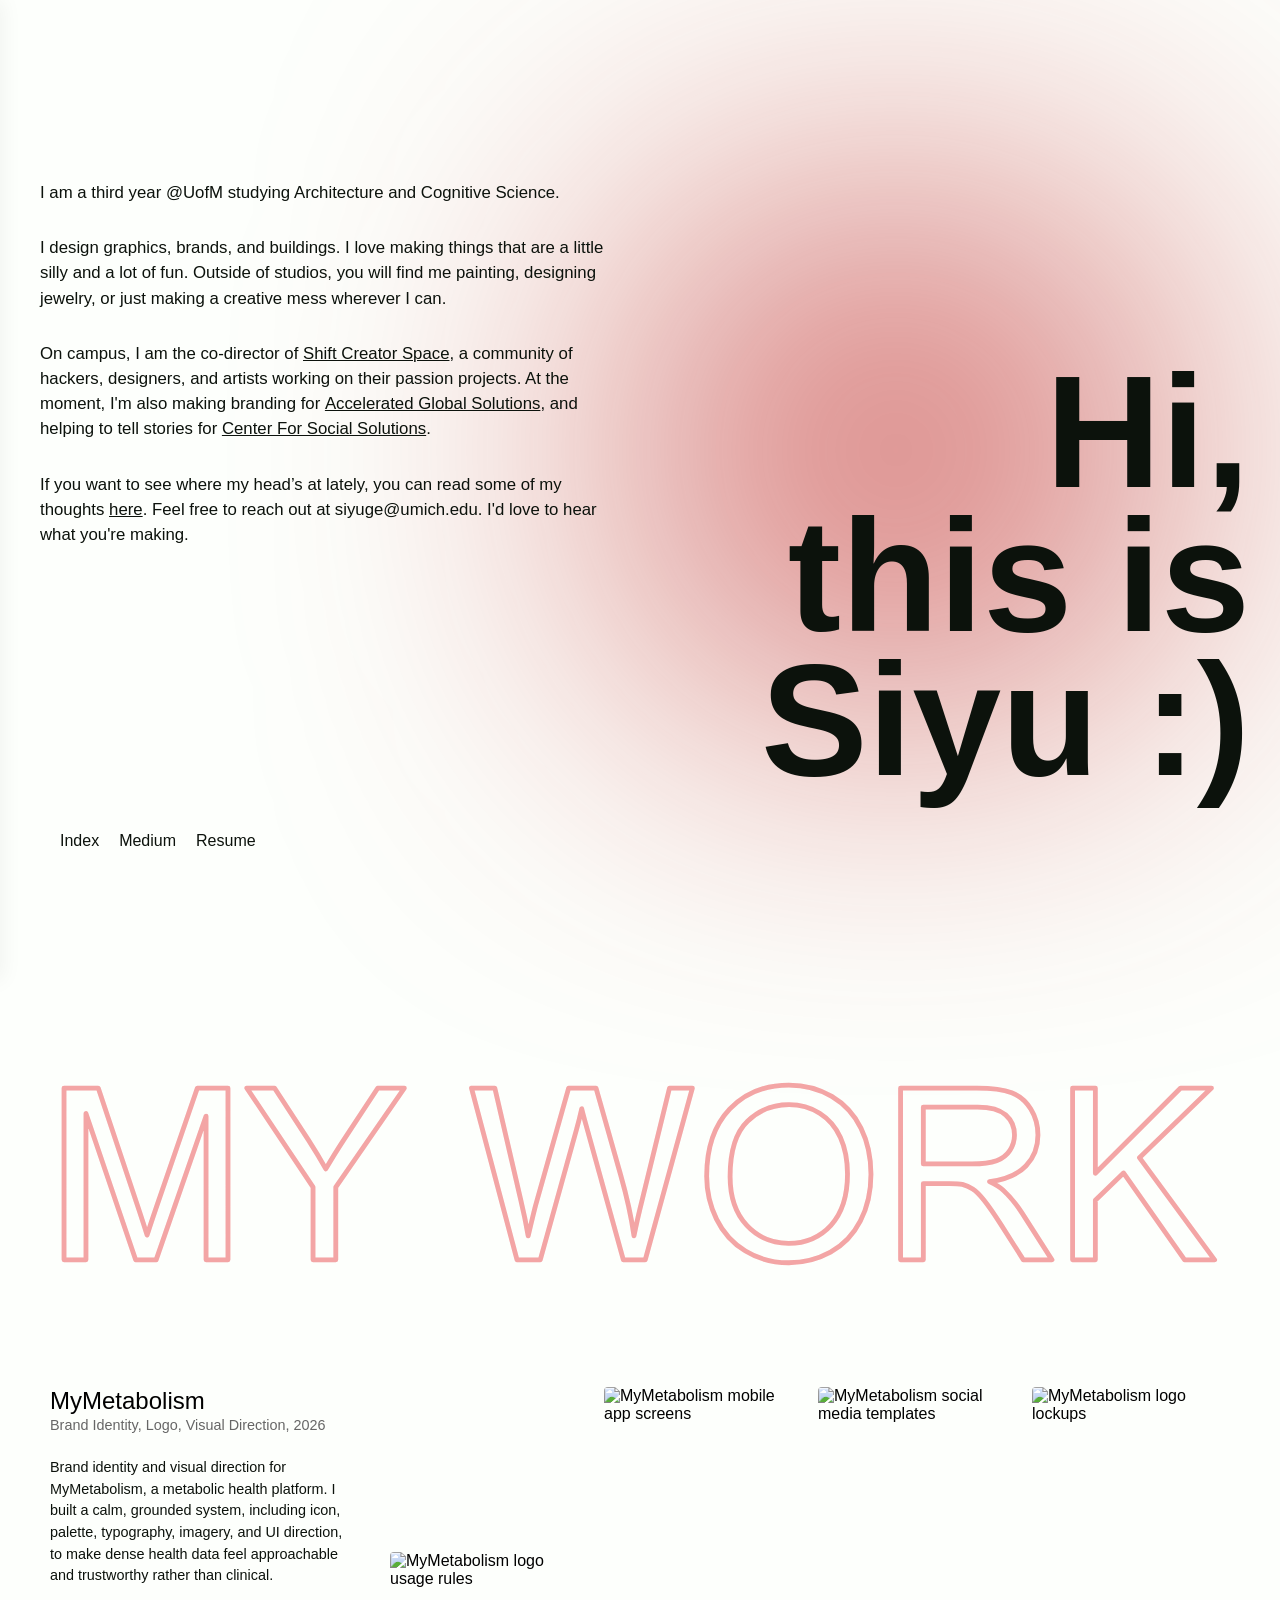
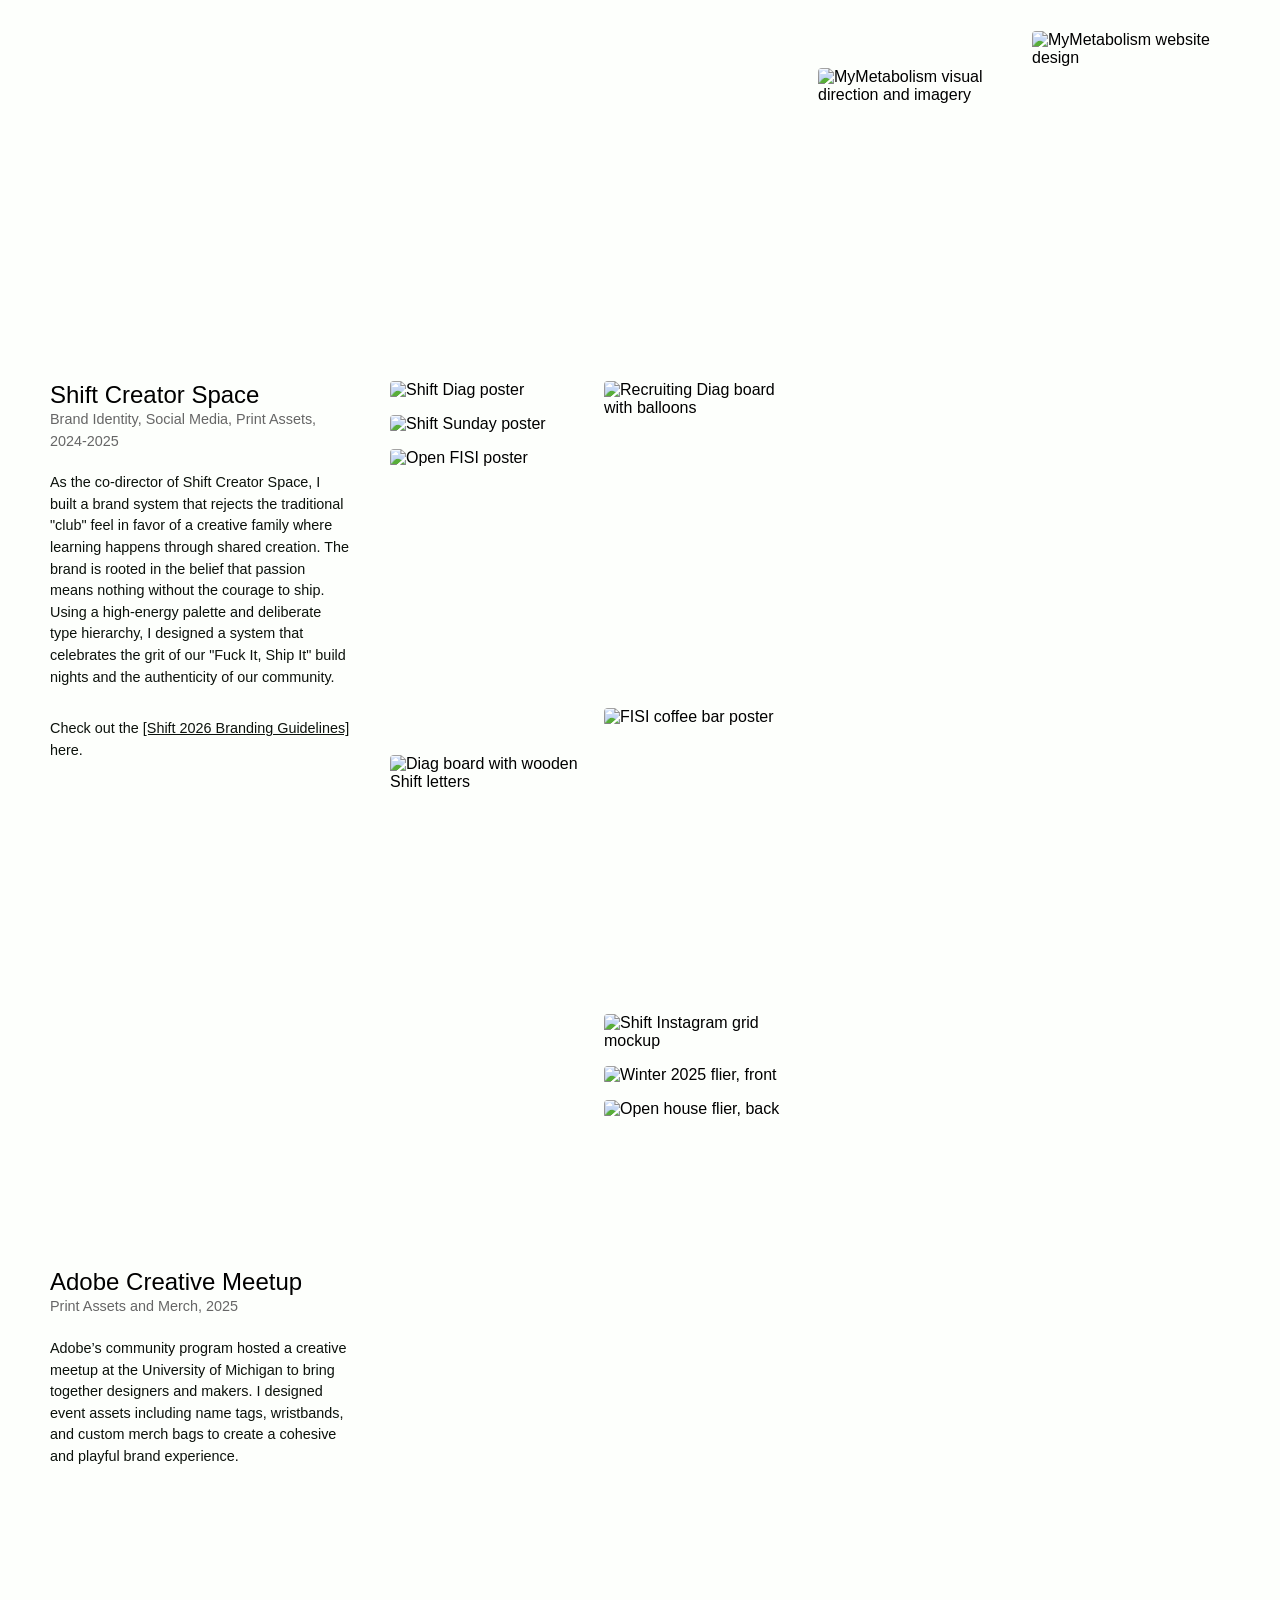
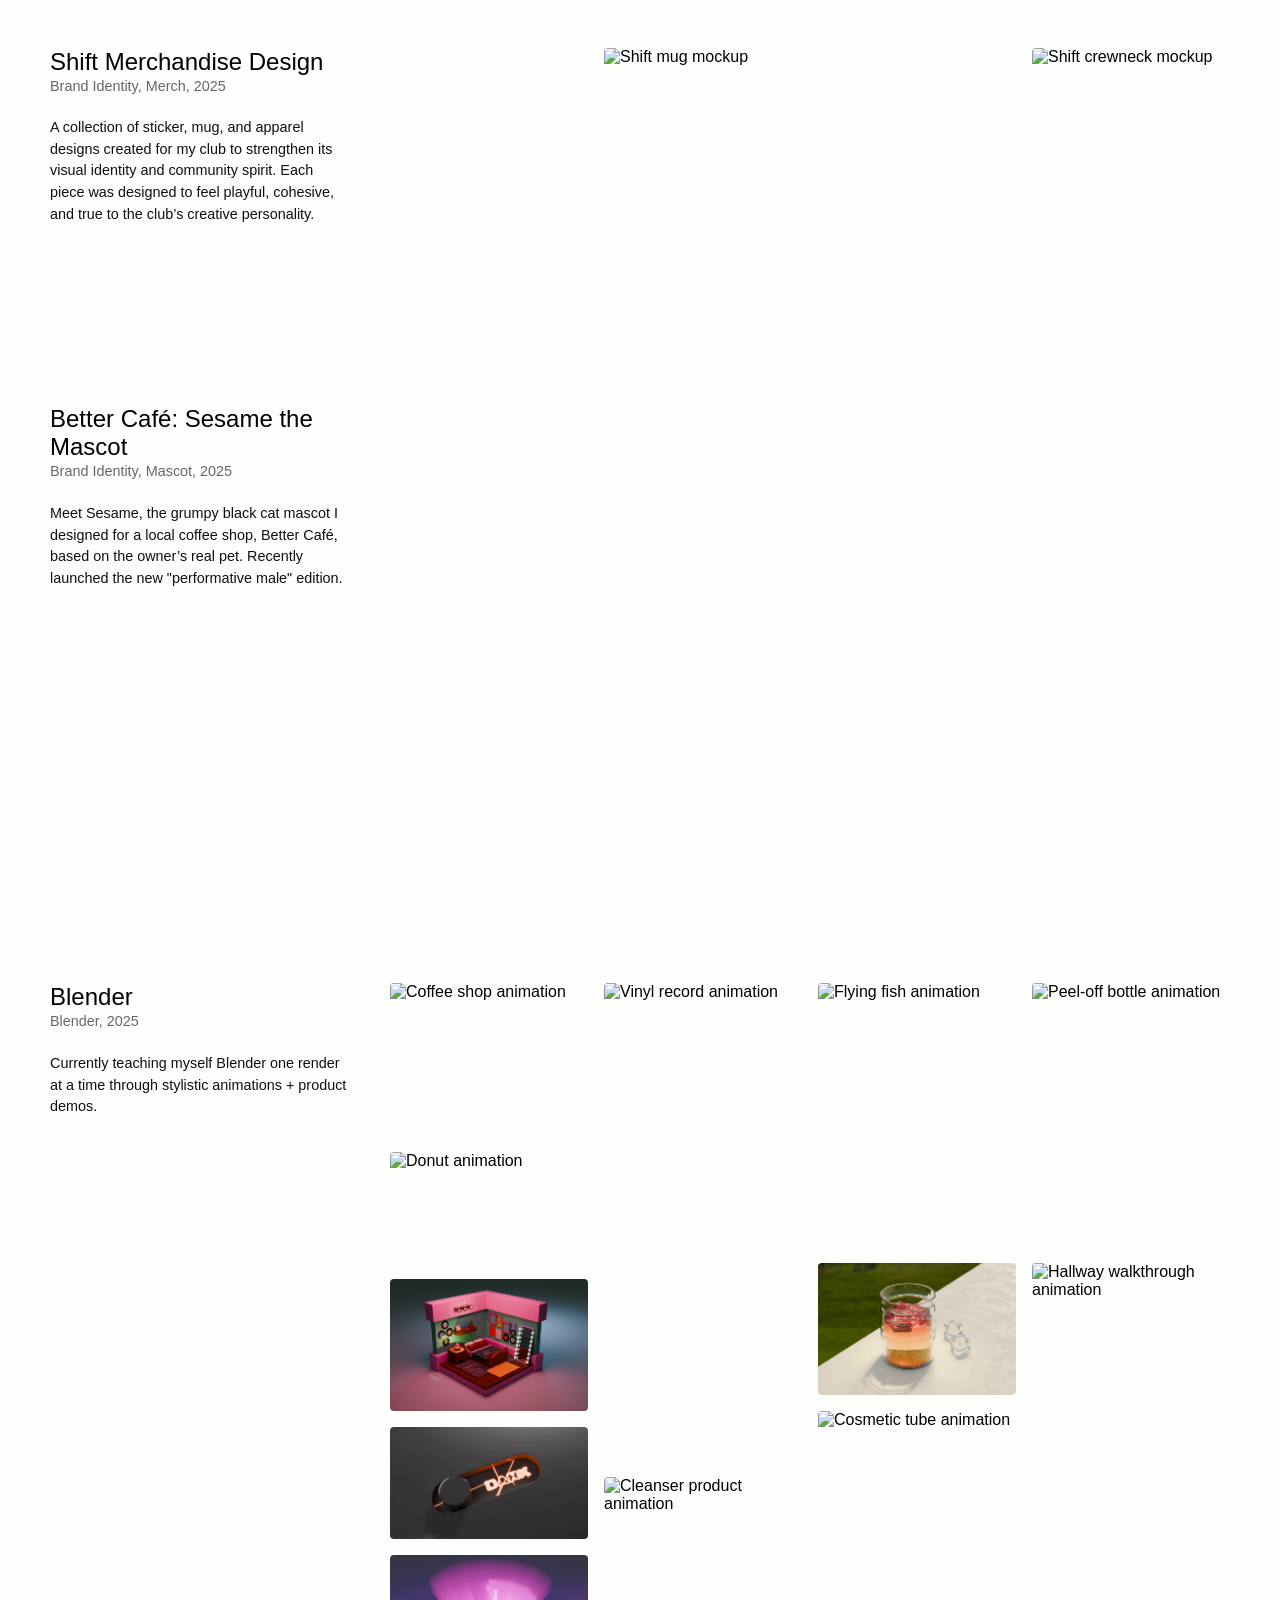
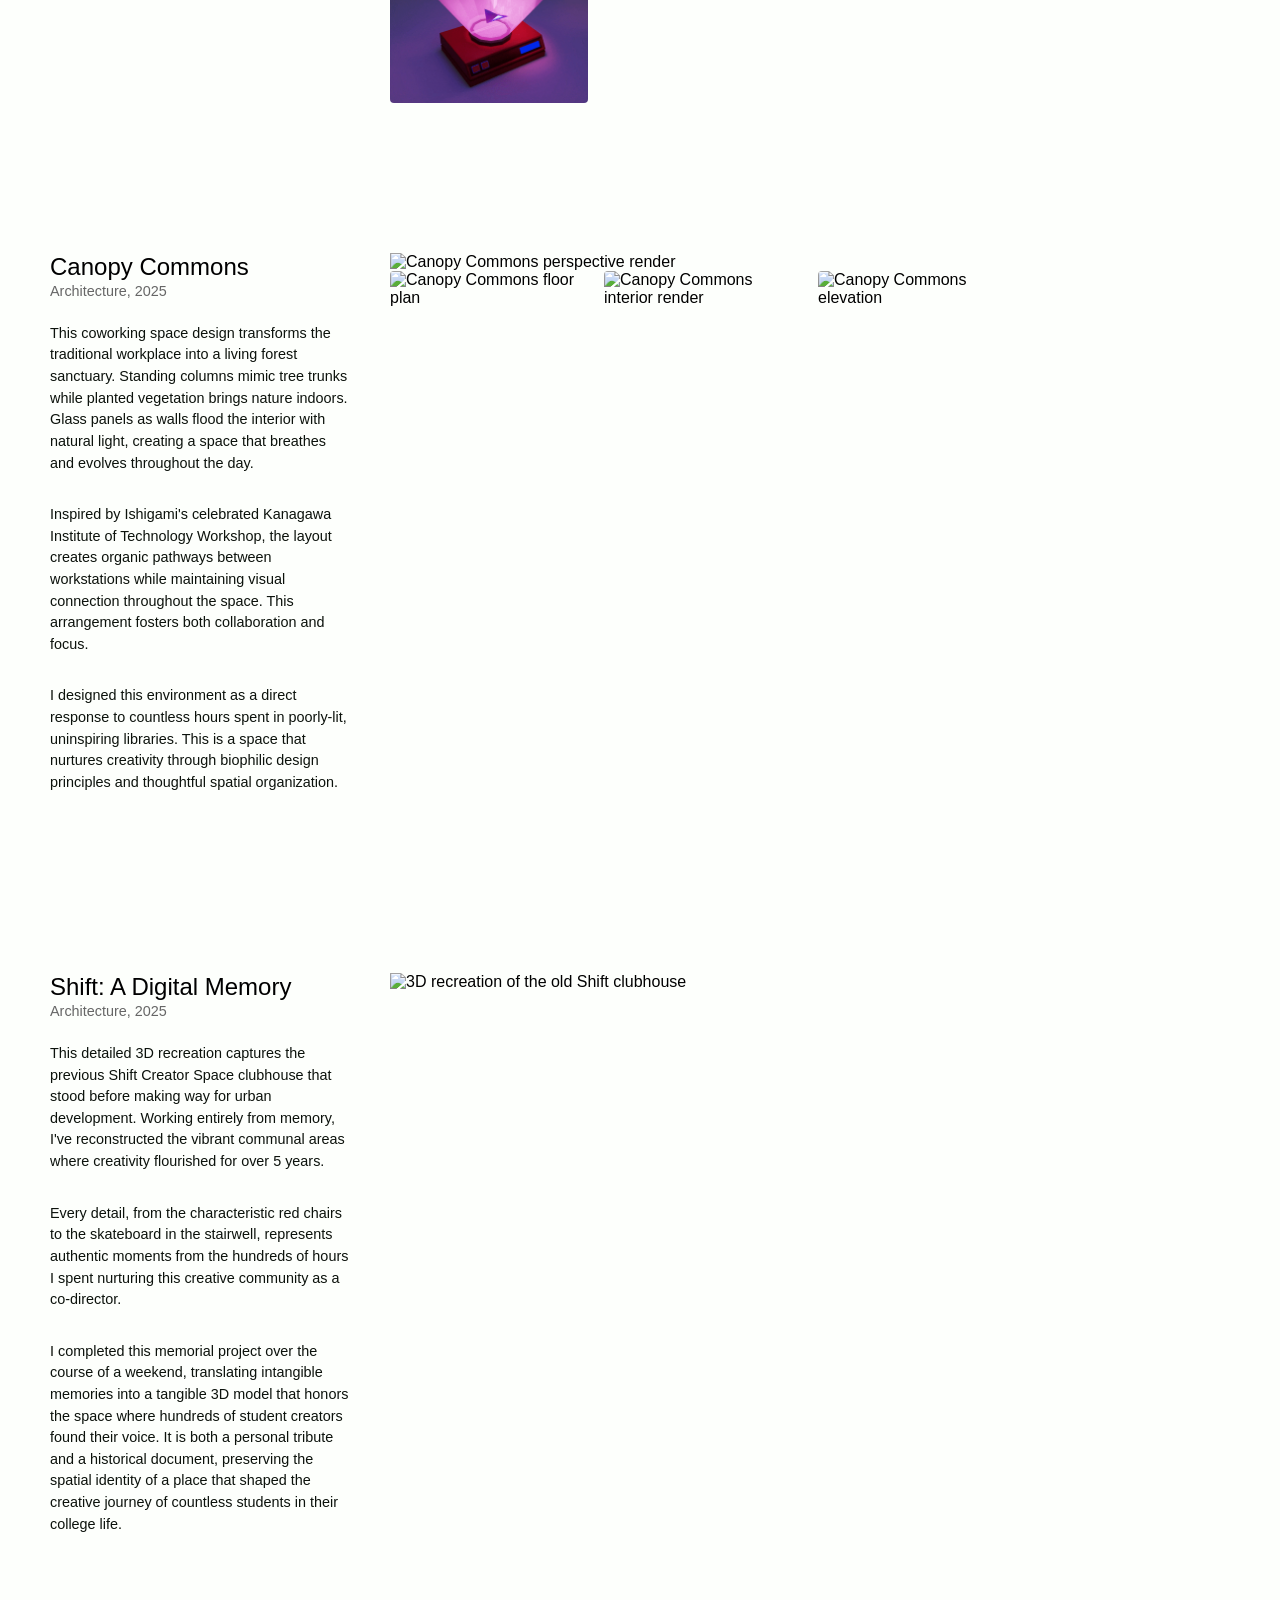
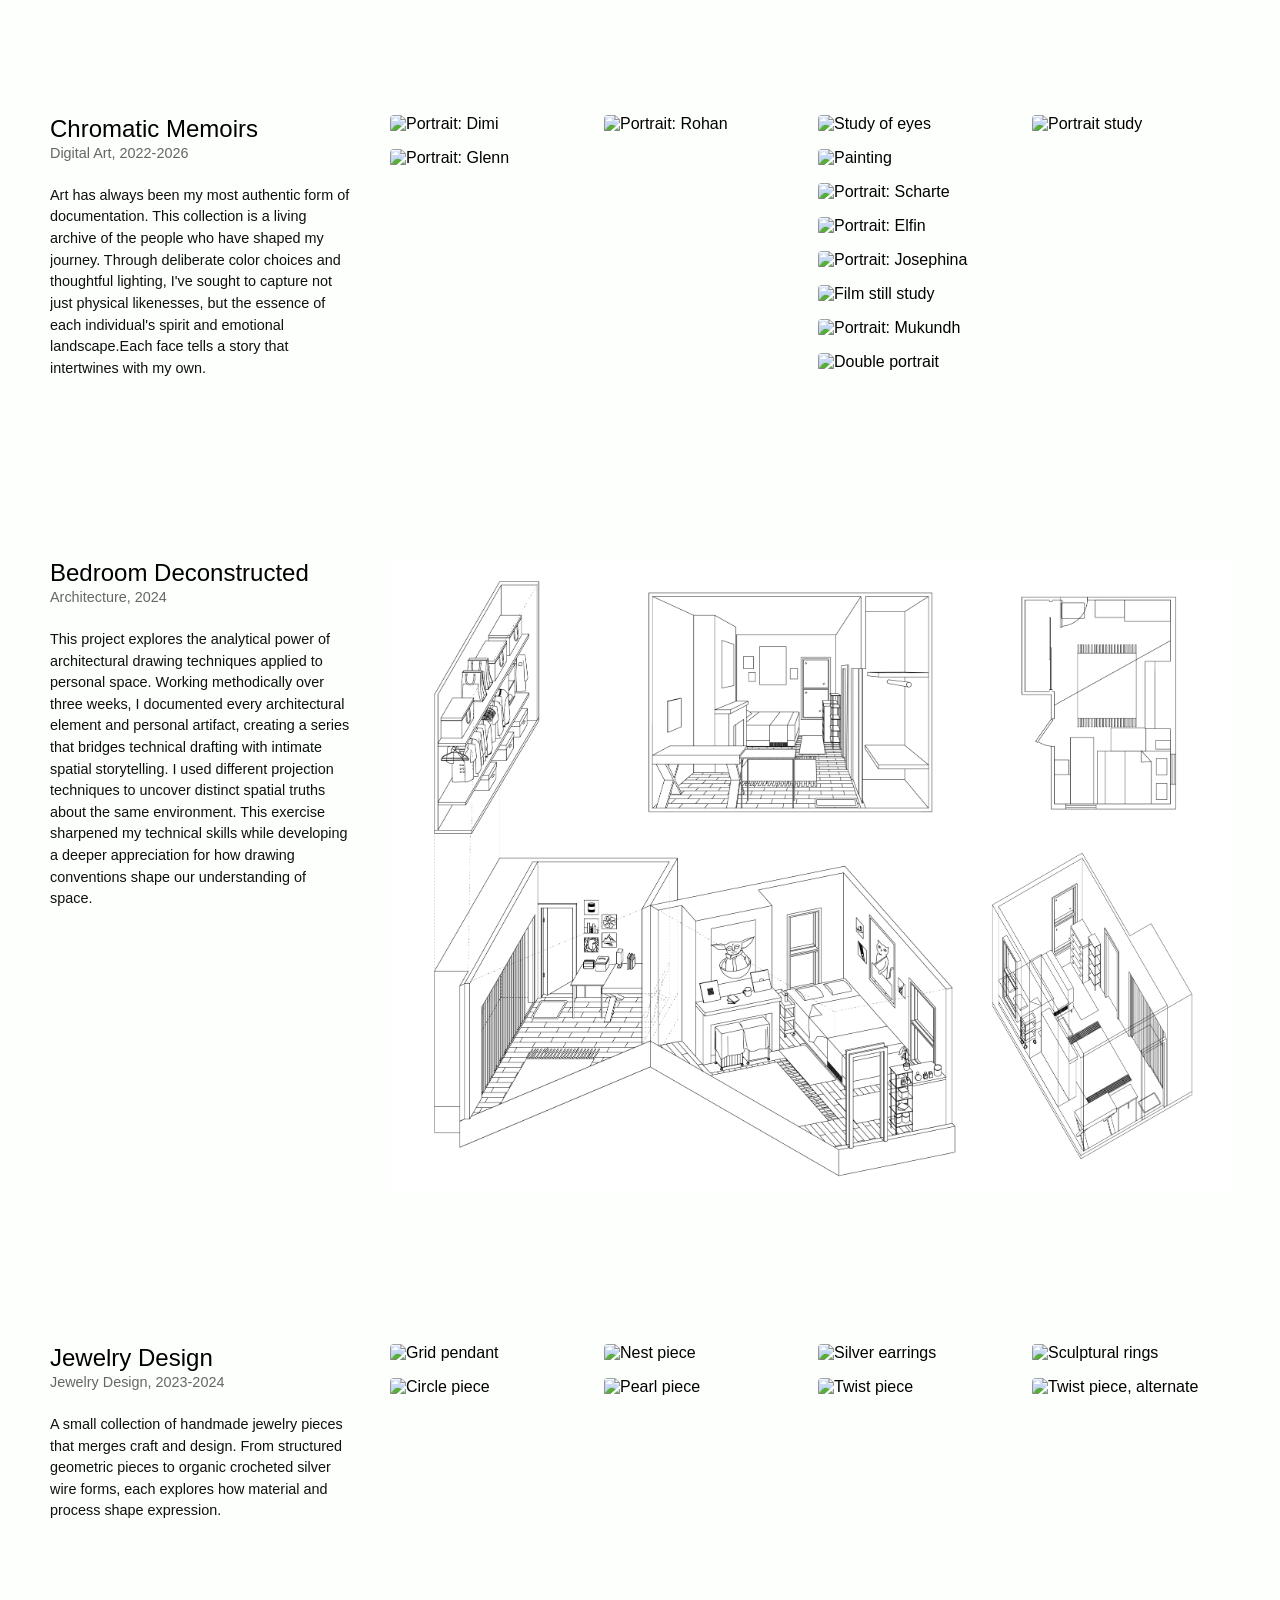
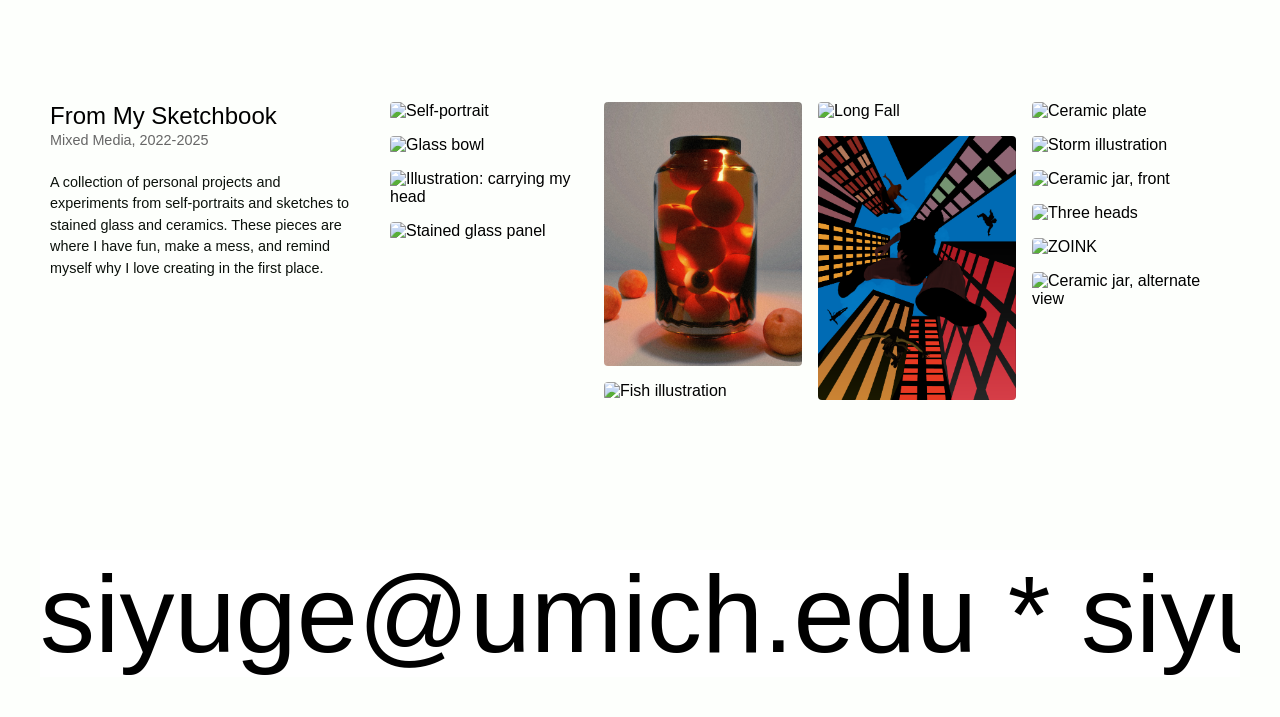
==== commit f11914c2: "Loading screen pacing, blob clip fix, failsafe ordering" ====
--- a/index.html
+++ b/index.html
@@ -16,21 +16,16 @@
   <meta property="og:url" content="https://www.siyuge.art/">
   <meta name="twitter:card" content="summary_large_image">
 
-  <!-- Start the handshake with the image hosts while the CSS is still parsing -->
-  <link rel="preconnect" href="https://i.postimg.cc" crossorigin>
-  <link rel="preconnect" href="https://use.typekit.net" crossorigin>
-
-  <!-- Fonts -->
-  <link rel="stylesheet" href="https://use.typekit.net/jvh5qmh.css">
-
-  <!-- CSS -->
-  <link rel="stylesheet" href="./css/styles.css">
-  <link rel="stylesheet" href="./css/lightbox.css">
-
   <!--
     Flag the loading state before the body paints, so content never flashes
     in and then hides. The timer is a failsafe: if script.js throws or never
     arrives, the page reveals itself anyway rather than staying blank.
+
+    This MUST stay above the stylesheet links. A parser-blocking inline script
+    that follows a pending stylesheet waits for that stylesheet — so with this
+    below the Typekit link, a hanging font request blocked the parser before
+    <body> existed, and the failsafe could never fire. The page stayed blank
+    for as long as the font host took to time out.
   -->
   <script>
     document.documentElement.classList.add('js-loading');
@@ -38,6 +33,17 @@
       document.documentElement.classList.remove('js-loading');
     }, 9000);
   </script>
+
+  <!-- Start the handshake with the image hosts while the CSS is still parsing -->
+  <link rel="preconnect" href="https://i.postimg.cc" crossorigin>
+  <link rel="preconnect" href="https://use.typekit.net" crossorigin>
+
+  <!-- Fonts -->
+  <link rel="stylesheet" href="https://use.typekit.net/jvh5qmh.css">
+
+  <!-- CSS -->
+  <link rel="stylesheet" href="./css/styles.css">
+  <link rel="stylesheet" href="./css/lightbox.css">
 
   <!-- Lottie (decorative only) -->
   <script defer src="https://cdnjs.cloudflare.com/ajax/libs/lottie-web/5.7.14/lottie.min.js"></script>
--- a/css/styles.css
+++ b/css/styles.css
@@ -69,7 +69,12 @@
 .blob-clip {
   position: absolute;
   inset: 0;
-  overflow: clip;
+  /* Clip sideways ONLY. `overflow: clip` on both axes cut the blur off at a
+     hard horizontal line at 100vh, because this box is viewport-height.
+     `clip` is what makes the split legal: with `hidden`, one axis hidden
+     forces the other to `auto`, which would re-create a scroll container. */
+  overflow-x: clip;
+  overflow-y: visible;
   pointer-events: none;
   z-index: -1;
 }
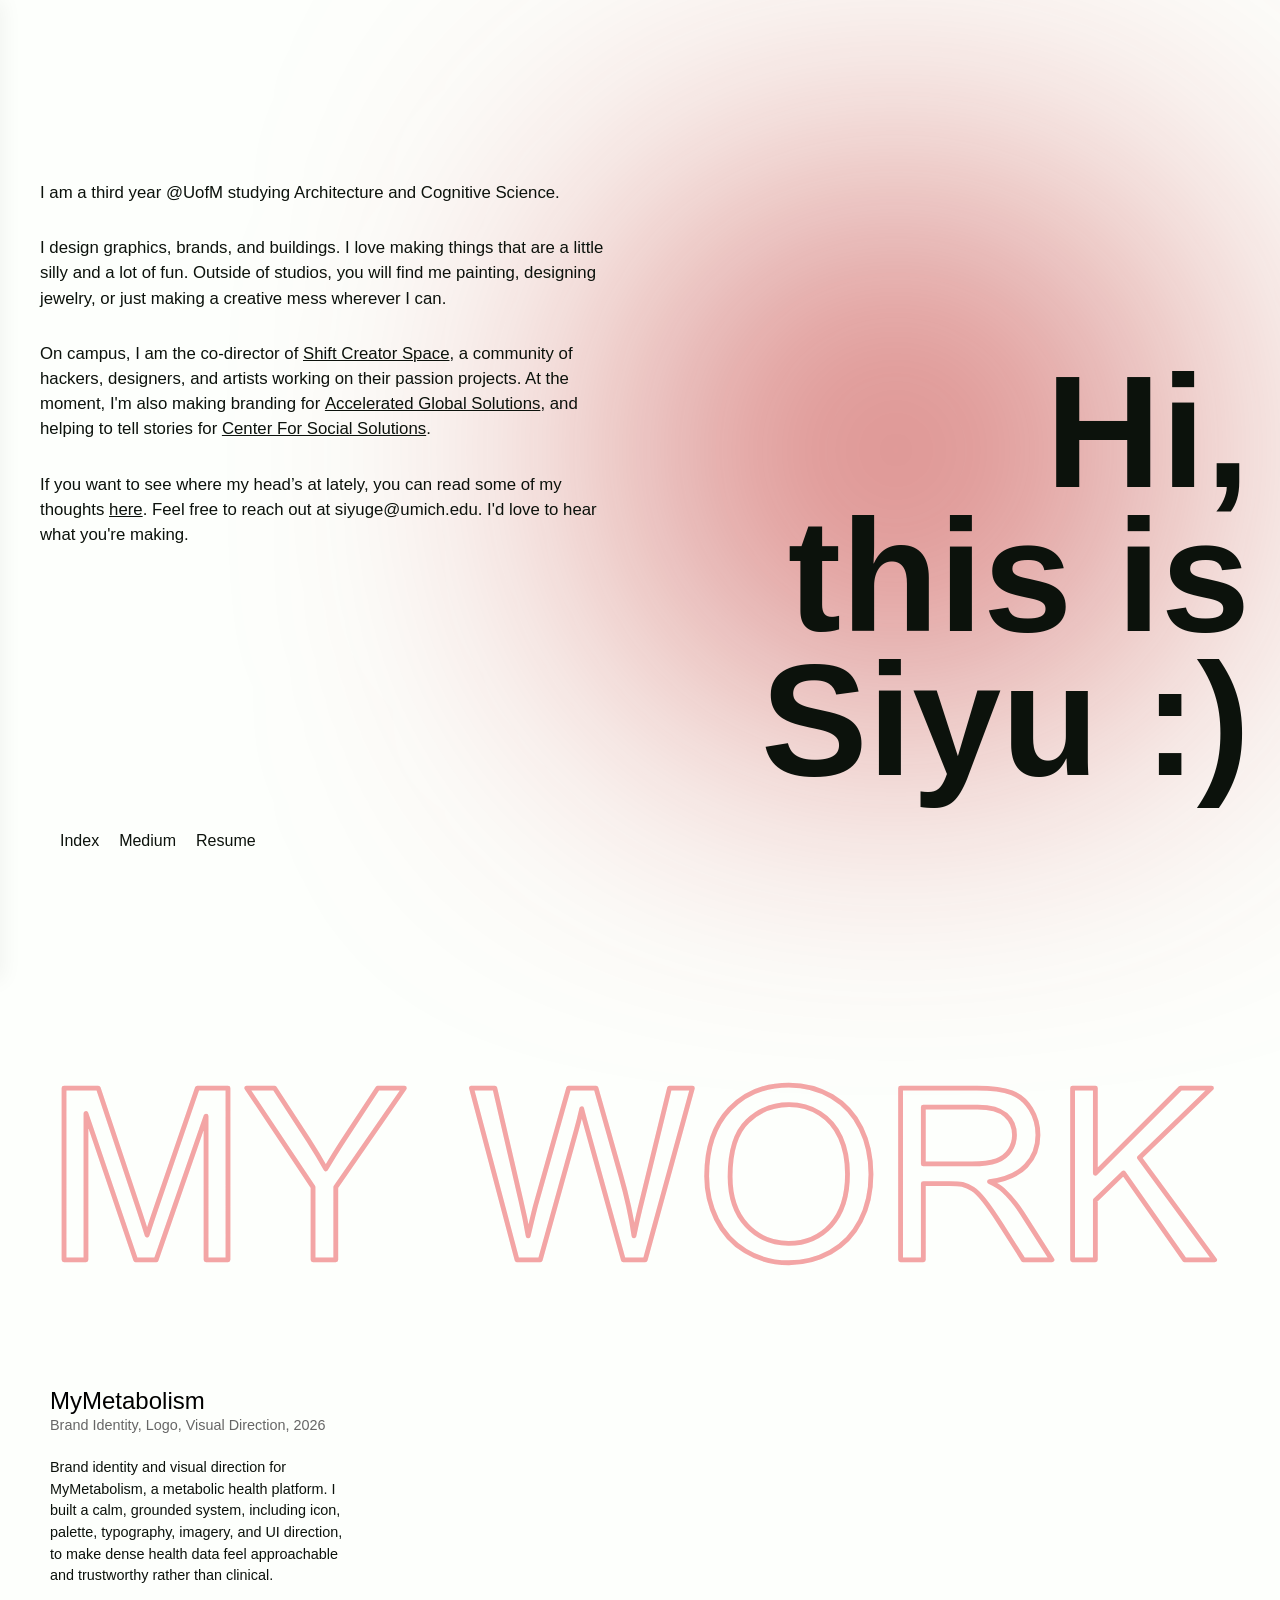
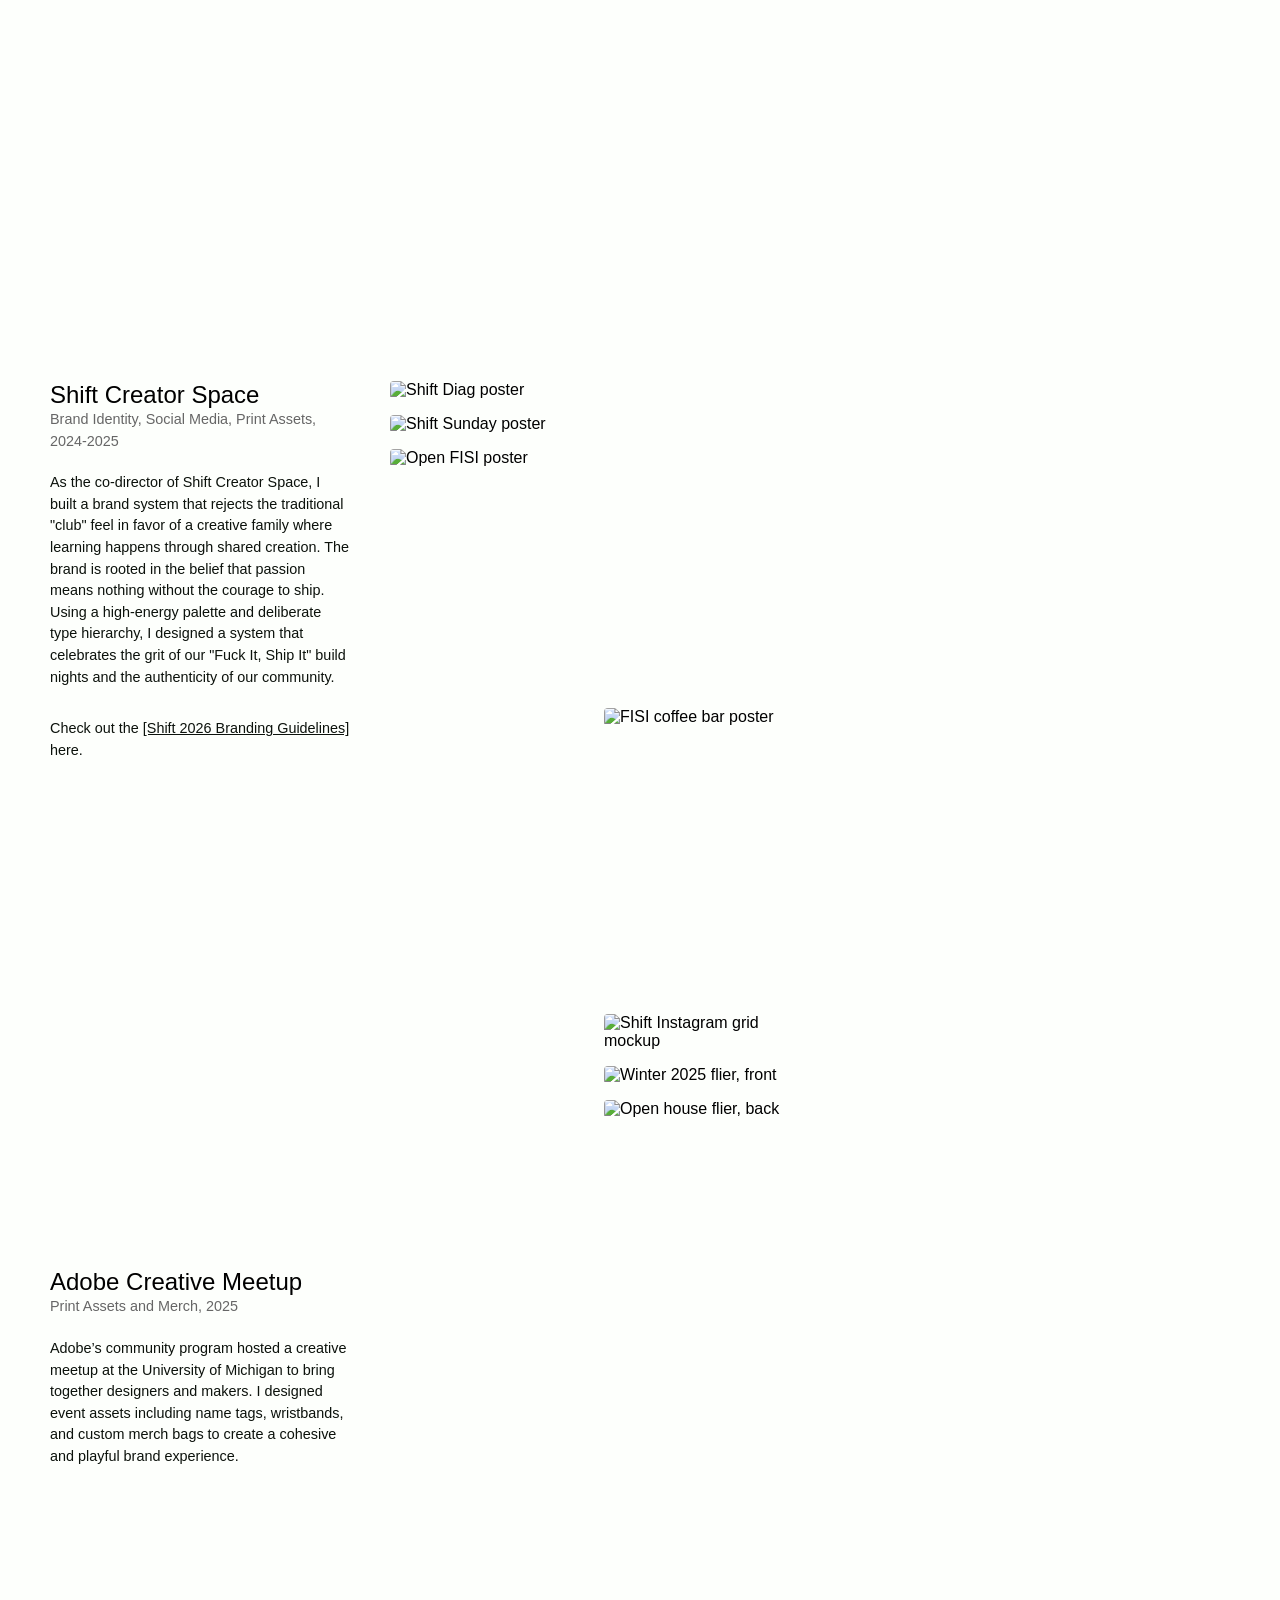
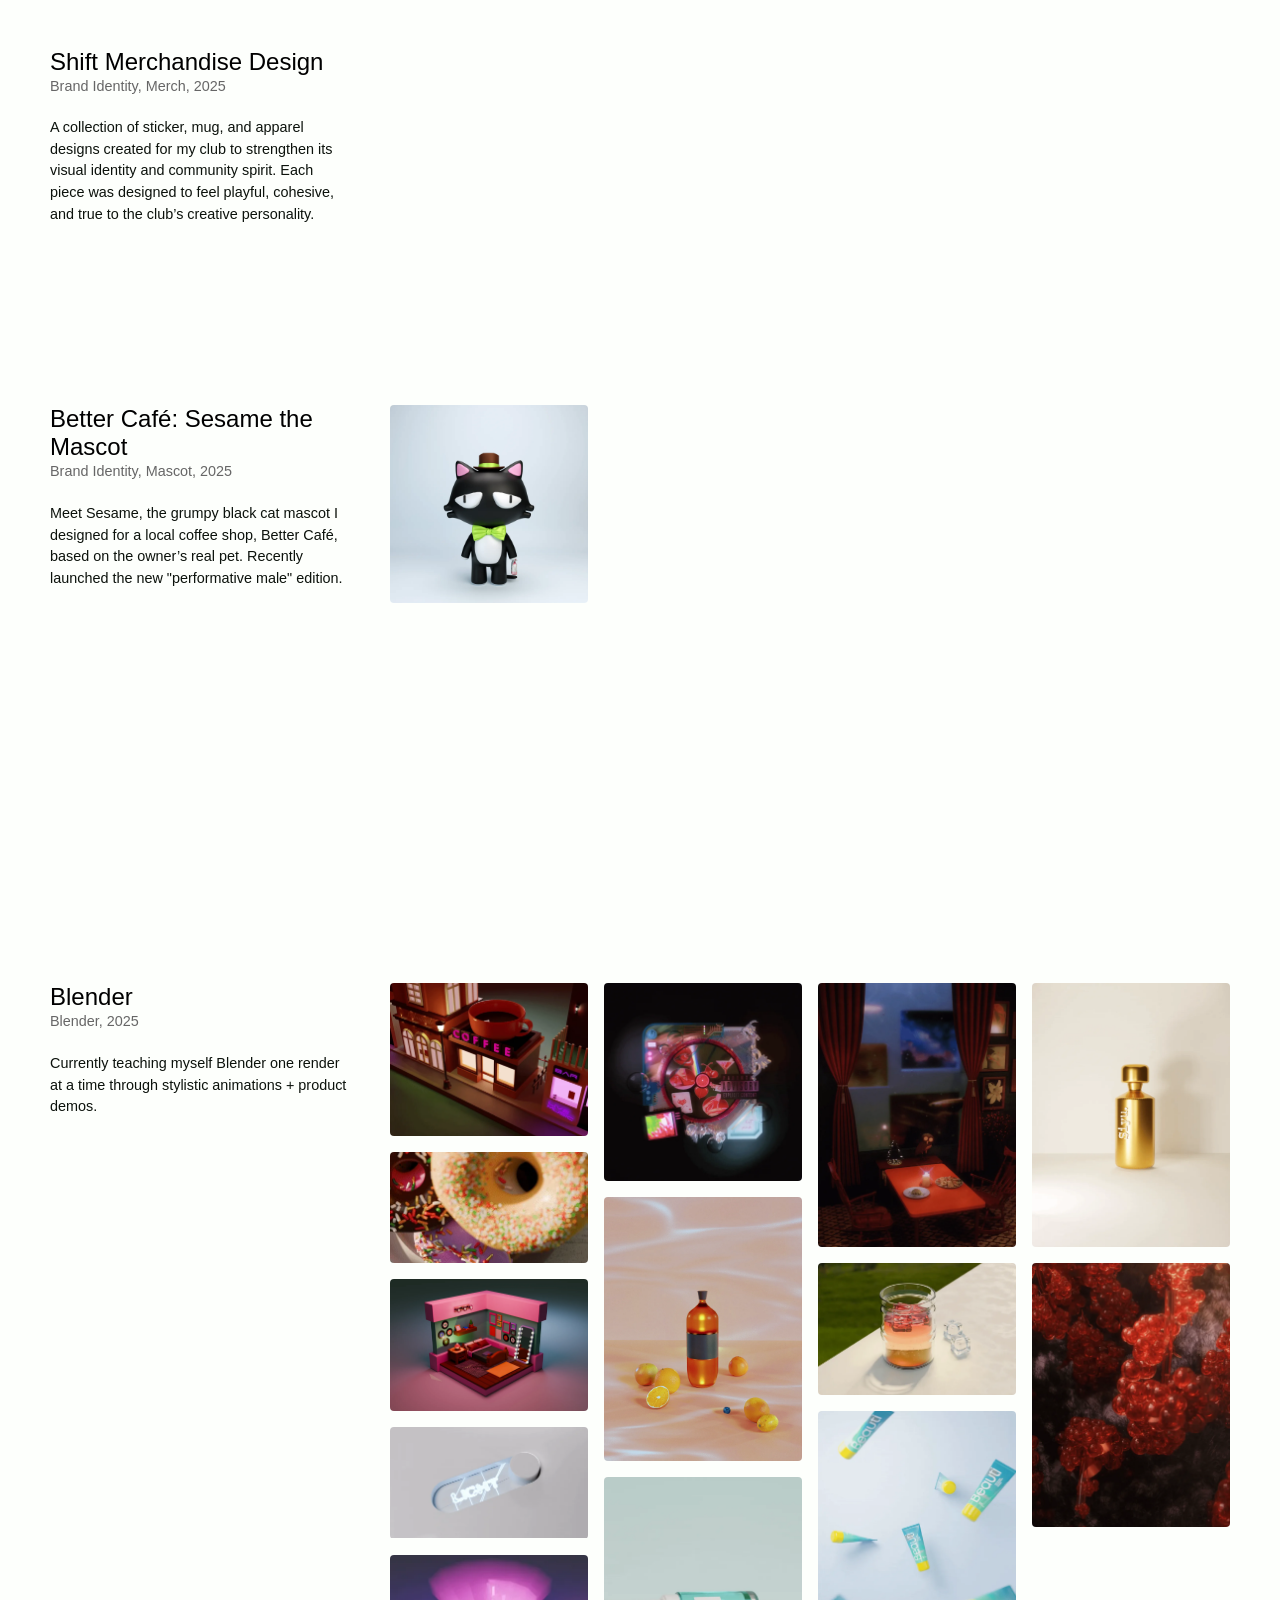
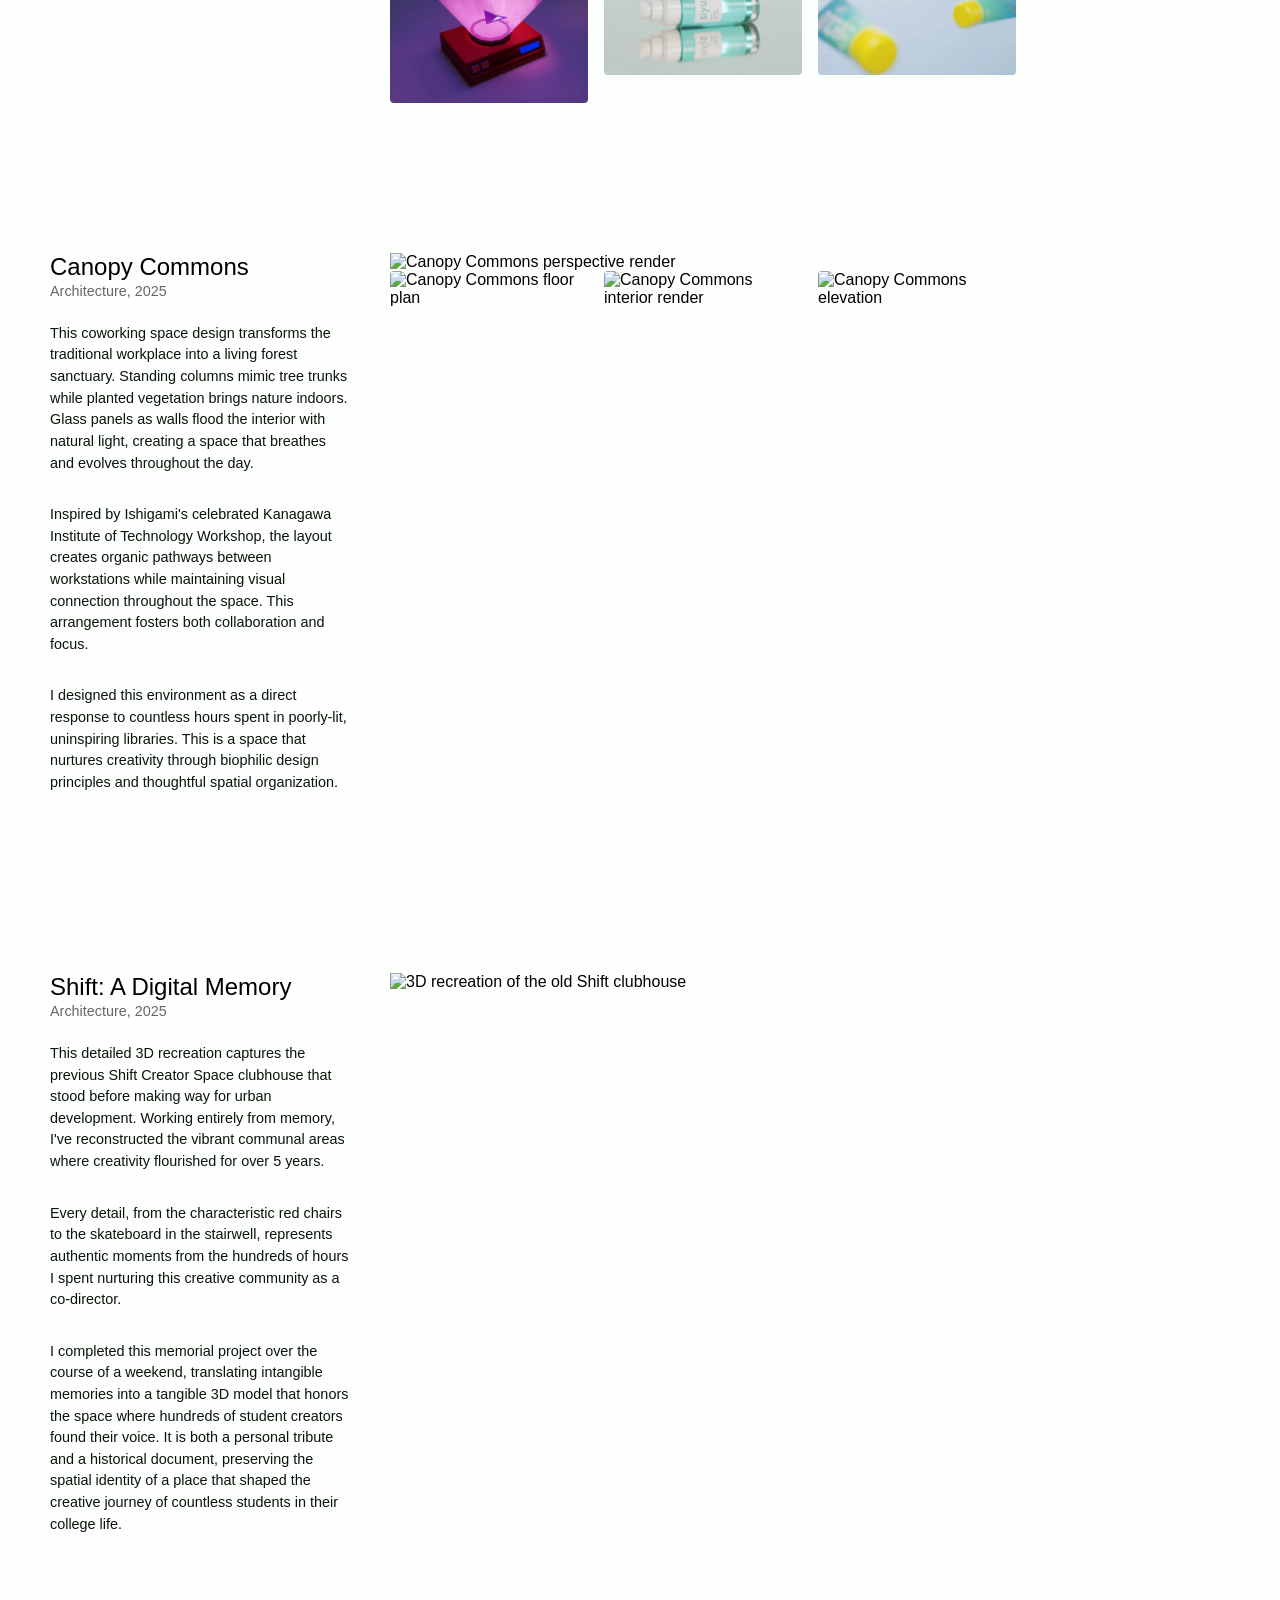
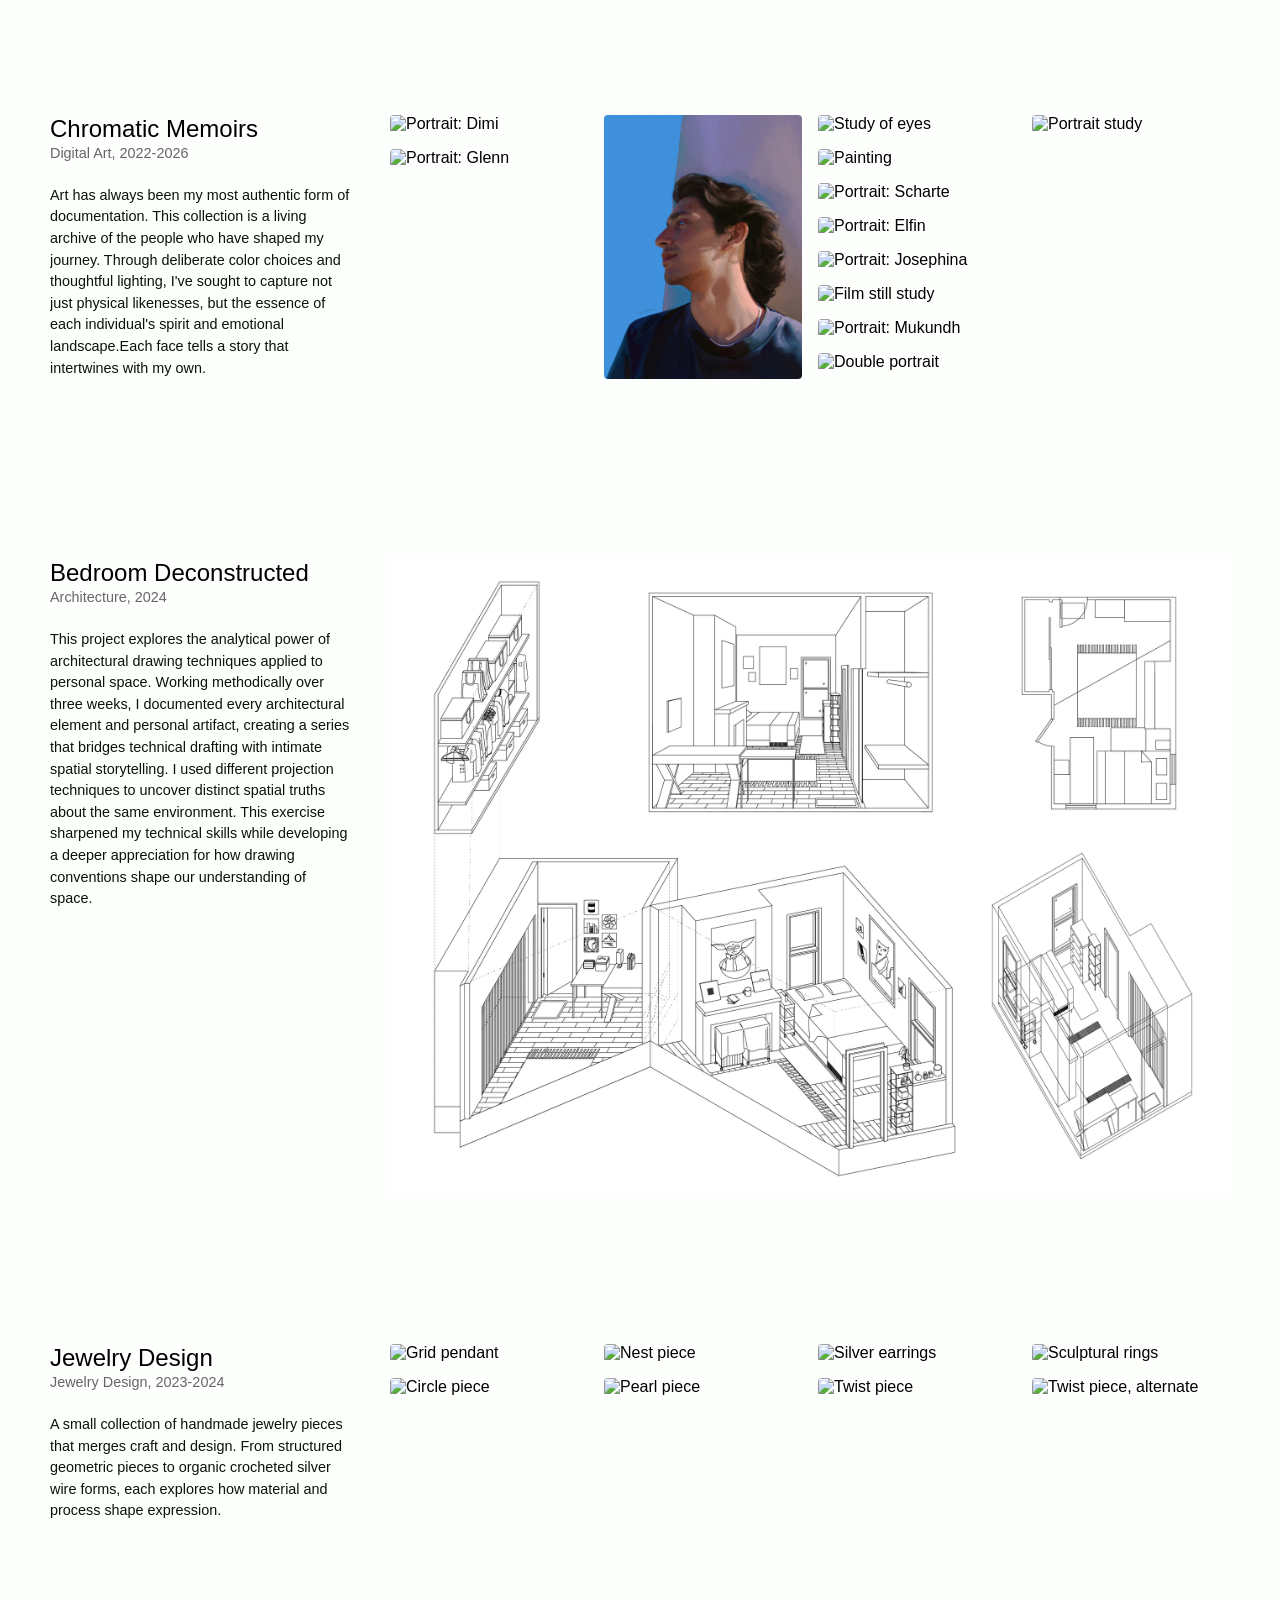
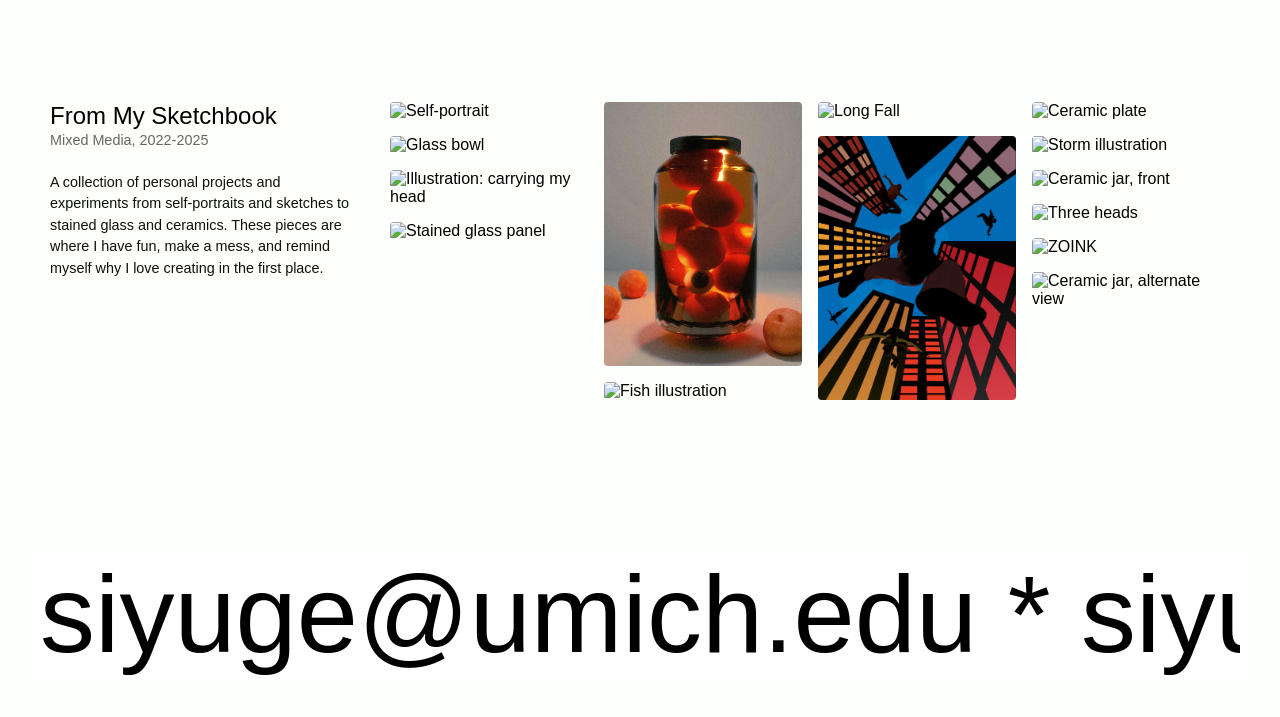
==== commit 818b6b78: "Compress media: 350MB to 9MB, GIFs to video" ====
--- a/index.html
+++ b/index.html
@@ -124,13 +124,13 @@
           </p>
         </div>
         <div class="project-images-grid">
-          <img src="assets/mymet1.png" alt="MyMetabolism logo" loading="lazy" decoding="async" width="8334" height="6250">
-          <img src="assets/mymet2.png" alt="MyMetabolism logo usage rules" loading="lazy" decoding="async" width="8333" height="11108">
-          <img src="assets/mymet3.png" alt="MyMetabolism mobile app screens" loading="lazy" decoding="async" width="8333" height="17908">
-          <img src="assets/mymet4.png" alt="MyMetabolism social media templates" loading="lazy" decoding="async" width="8333" height="11113">
-          <img src="assets/mymet5.png" alt="MyMetabolism visual direction and imagery" loading="lazy" decoding="async" width="4043" height="3035">
-          <img src="assets/mymet6.png" alt="MyMetabolism logo lockups" loading="lazy" decoding="async" width="8333" height="9575">
-          <img src="assets/mymet7.png" alt="MyMetabolism website design" loading="lazy" decoding="async" width="8375" height="7788">
+          <img src="assets/mymet1.webp" alt="MyMetabolism logo" loading="lazy" decoding="async" width="2000" height="1500">
+          <img src="assets/mymet2.webp" alt="MyMetabolism logo usage rules" loading="lazy" decoding="async" width="2000" height="2666">
+          <img src="assets/mymet3.webp" alt="MyMetabolism mobile app screens" loading="lazy" decoding="async" width="2000" height="4298">
+          <img src="assets/mymet4.webp" alt="MyMetabolism social media templates" loading="lazy" decoding="async" width="2000" height="2667">
+          <img src="assets/mymet5.webp" alt="MyMetabolism visual direction and imagery" loading="lazy" decoding="async" width="2000" height="1501">
+          <img src="assets/mymet6.webp" alt="MyMetabolism logo lockups" loading="lazy" decoding="async" width="2000" height="2298">
+          <img src="assets/mymet7.webp" alt="MyMetabolism website design" loading="lazy" decoding="async" width="2000" height="1860">
         </div>
       </div>
 
@@ -154,17 +154,17 @@
           <img src="https://i.postimg.cc/8CBWm2gz/diag-poster.jpg" alt="Shift Diag poster" loading="lazy" decoding="async">
           <img src="https://i.postimg.cc/WbCMNm7T/SHIFT-sunday-poster.png" alt="Shift Sunday poster" loading="lazy" decoding="async">
           <img src="https://i.postimg.cc/ThM752kC/open-fisi-poster.png" alt="Open FISI poster" loading="lazy" decoding="async">
-          <img src="assets/showcase 2025.png" alt="Shift 2025 showcase poster" loading="lazy" decoding="async" width="2550" height="3300">
-          <img src="assets/f25 shift diag board wooden letters (1).jpg" alt="Diag board with wooden Shift letters" loading="lazy" decoding="async" width="12600" height="19800">
-          <img src="assets/f25 shift recruit diag board balloon.jpg" alt="Recruiting Diag board with balloons" loading="lazy" decoding="async" width="12600" height="19800">
+          <img src="assets/showcase 2025.webp" alt="Shift 2025 showcase poster" loading="lazy" decoding="async" width="2000" height="2588">
+          <img src="assets/f25 shift diag board wooden letters (1).webp" alt="Diag board with wooden Shift letters" loading="lazy" decoding="async" width="2000" height="3143">
+          <img src="assets/f25 shift recruit diag board balloon.webp" alt="Recruiting Diag board with balloons" loading="lazy" decoding="async" width="2000" height="3143">
           <img src="https://i.postimg.cc/52z86HPv/fisi-coffee-bar-poster.png" alt="FISI coffee bar poster" loading="lazy" decoding="async">
-          <img src="assets/open fisi 4.9.png" alt="Open FISI event poster" loading="lazy" decoding="async" width="2550" height="3300">
+          <img src="assets/open fisi 4.9.webp" alt="Open FISI event poster" loading="lazy" decoding="async" width="2000" height="2588">
           <img src="https://i.postimg.cc/433hjBQC/shift-insta-mockup.png" alt="Shift Instagram grid mockup" loading="lazy" decoding="async">
           <img src="https://i.postimg.cc/63rvQ7Vc/flier-w25.png" alt="Winter 2025 flier, front" loading="lazy" decoding="async">
           <img src="https://i.postimg.cc/tTQ6yd67/open-house-flyer1-2.png" alt="Open house flier, back" loading="lazy" decoding="async">
-          <img src="assets/speakeasy v2 poster.png" alt="Speakeasy event poster" loading="lazy" decoding="async" width="2550" height="3300">
-          <img src="assets/f25 shift recruiting flier balloon texts.png" alt="Fall 2025 recruiting flier, front" loading="lazy" decoding="async" width="1028" height="2386">
-          <img src="assets/f25 shift recruiting flier balloon texts back.png" alt="Fall 2025 recruiting flier, back" loading="lazy" decoding="async" width="1080" height="2508">
+          <img src="assets/speakeasy v2 poster.webp" alt="Speakeasy event poster" loading="lazy" decoding="async" width="2000" height="2588">
+          <img src="assets/f25 shift recruiting flier balloon texts.webp" alt="Fall 2025 recruiting flier, front" loading="lazy" decoding="async" width="1028" height="2386">
+          <img src="assets/f25 shift recruiting flier balloon texts back.webp" alt="Fall 2025 recruiting flier, back" loading="lazy" decoding="async" width="1080" height="2508">
         </div>
       </div>
 
@@ -179,10 +179,10 @@
           </p>
         </div>
         <div class="project-images-grid">
-          <img src="assets/nametag mockup.png" alt="Adobe meetup name tag mockup" loading="lazy" decoding="async" width="1440" height="1080">
-          <img src="assets/adobe nametag.png" alt="Adobe meetup name tag design" loading="lazy" decoding="async" width="3652" height="3300">
-          <img src="assets/wristband mockup.png" alt="Adobe meetup wristband" loading="lazy" decoding="async" width="1440" height="1080">
-          <img src="assets/adobe bag mockup.png" alt="Adobe meetup paper merch bag" loading="lazy" decoding="async" width="3600" height="2400">
+          <img src="assets/nametag mockup.webp" alt="Adobe meetup name tag mockup" loading="lazy" decoding="async" width="1440" height="1080">
+          <img src="assets/adobe nametag.webp" alt="Adobe meetup name tag design" loading="lazy" decoding="async" width="2000" height="1807">
+          <img src="assets/wristband mockup.webp" alt="Adobe meetup wristband" loading="lazy" decoding="async" width="1440" height="1080">
+          <img src="assets/adobe bag mockup.webp" alt="Adobe meetup paper merch bag" loading="lazy" decoding="async" width="2000" height="1333">
         </div>
       </div>
 
@@ -197,10 +197,10 @@
           </p>
         </div>
         <div class="project-images-grid">
-          <img src="assets/shift stickers.png" alt="Shift sticker sheet" loading="lazy" decoding="async" width="3300" height="2550">
-          <img src="assets/mug mockup.png" alt="Shift mug mockup" loading="lazy" decoding="async" width="4000" height="3000">
-          <img src="assets/mug pattern.png" alt="Shift mug wrap pattern" loading="lazy" decoding="async" width="3300" height="2550">
-          <img src="assets/crewneck mockup.png" alt="Shift crewneck mockup" loading="lazy" decoding="async" width="3300" height="2550">
+          <img src="assets/shift stickers.webp" alt="Shift sticker sheet" loading="lazy" decoding="async" width="2000" height="1545">
+          <img src="assets/mug mockup.webp" alt="Shift mug mockup" loading="lazy" decoding="async" width="2000" height="1500">
+          <img src="assets/mug pattern.webp" alt="Shift mug wrap pattern" loading="lazy" decoding="async" width="2000" height="1545">
+          <img src="assets/crewneck mockup.webp" alt="Shift crewneck mockup" loading="lazy" decoding="async" width="2000" height="1545">
         </div>
       </div>
 
@@ -214,14 +214,14 @@
           </p>
         </div>
         <div class="project-images-grid">
-          <img src="assets/mascot og1.png" alt="Sesame the mascot, original edition 1" loading="lazy" decoding="async" width="1080" height="1080">
-          <img src="assets/mascot performative1.png" alt="Sesame the mascot, performative edition 1" loading="lazy" decoding="async" width="1080" height="1080">
-          <img src="assets/mascot og2.png" alt="Sesame the mascot, original edition 2" loading="lazy" decoding="async" width="1080" height="1080">
-          <img src="assets/mascot performative3.png" alt="Sesame the mascot, performative edition 2" loading="lazy" decoding="async" width="1080" height="1080">
-          <img src="assets/mascot og3.png" alt="Sesame the mascot, original edition 3" loading="lazy" decoding="async" width="1080" height="1080">
-          <img src="assets/mascot performative4.png" alt="Sesame the mascot, performative edition 3" loading="lazy" decoding="async" width="1080" height="1080">
-          <img src="assets/mascot og4.png" alt="Sesame the mascot, original edition 4" loading="lazy" decoding="async" width="1080" height="1080">
-          <img src="assets/mascot performative5.png" alt="Sesame the mascot, performative edition 4" loading="lazy" decoding="async" width="1080" height="1080">
+          <img src="assets/mascot og1.webp" alt="Sesame the mascot, original edition 1" loading="lazy" decoding="async" width="1080" height="1080">
+          <img src="assets/mascot performative1.webp" alt="Sesame the mascot, performative edition 1" loading="lazy" decoding="async" width="1080" height="1080">
+          <img src="assets/mascot og2.webp" alt="Sesame the mascot, original edition 2" loading="lazy" decoding="async" width="1080" height="1080">
+          <img src="assets/mascot performative3.webp" alt="Sesame the mascot, performative edition 2" loading="lazy" decoding="async" width="1080" height="1080">
+          <img src="assets/mascot og3.webp" alt="Sesame the mascot, original edition 3" loading="lazy" decoding="async" width="1080" height="1080">
+          <img src="assets/mascot performative4.webp" alt="Sesame the mascot, performative edition 3" loading="lazy" decoding="async" width="1080" height="1080">
+          <img src="assets/mascot og4.webp" alt="Sesame the mascot, original edition 4" loading="lazy" decoding="async" width="1080" height="1080">
+          <img src="assets/mascot performative5.webp" alt="Sesame the mascot, performative edition 4" loading="lazy" decoding="async" width="1080" height="1080">
         </div>
       </div>
 
@@ -234,19 +234,52 @@
             animations + product demos. </p>
         </div>
         <div class="project-images-grid">
-          <img src="assets/coffee shop.gif" alt="Coffee shop animation" loading="lazy" decoding="async" width="800" height="617">
-          <img src="assets/donut.gif" alt="Donut animation" loading="lazy" decoding="async" width="400" height="225">
-          <img src="assets/pink room final.png" alt="Pink bedroom render" loading="lazy" decoding="async" width="1620" height="1080">
-          <img src="assets/ui button.gif" alt="UI button animation" loading="lazy" decoding="async" width="800" height="450">
-          <img src="assets/arcade.gif" alt="Arcade machine animation" loading="lazy" decoding="async" width="400" height="300">
-          <img src="assets/vinyl.gif" alt="Vinyl record animation" loading="lazy" decoding="async" width="800" height="800">
-          <img src="assets/bodywash.JPG" alt="Body wash product render" loading="lazy" decoding="async" width="1080" height="1440">
-          <img src="assets/cleanser.gif" alt="Cleanser product animation" loading="lazy" decoding="async" width="800" height="800">
-          <img src="assets/flying phish!.gif" alt="Flying fish animation" loading="lazy" decoding="async" width="800" height="1067">
-          <img src="assets/drink.gif" alt="Drink can animation" loading="lazy" decoding="async" width="800" height="533">
-          <img src="assets/cosmetic tube.gif" alt="Cosmetic tube animation" loading="lazy" decoding="async" width="800" height="1067">
-          <img src="assets/peel off bottle.gif" alt="Peel-off bottle animation" loading="lazy" decoding="async" width="1000" height="1333">
-          <img src="assets/hallway.gif" alt="Hallway walkthrough animation" loading="lazy" decoding="async" width="800" height="1067">
+          <video autoplay muted loop playsinline preload="metadata"
+                 poster="assets/coffee shop-poster.webp" width="800" height="617" aria-label="Coffee shop animation">
+            <source src="assets/coffee shop.mp4" type="video/mp4">
+          </video>
+          <video autoplay muted loop playsinline preload="metadata"
+                 poster="assets/donut-poster.webp" width="400" height="225" aria-label="Donut animation">
+            <source src="assets/donut.mp4" type="video/mp4">
+          </video>
+          <img src="assets/pink room final.webp" alt="Pink bedroom render" loading="lazy" decoding="async" width="1620" height="1080">
+          <video autoplay muted loop playsinline preload="metadata"
+                 poster="assets/ui button-poster.webp" width="800" height="450" aria-label="UI button animation">
+            <source src="assets/ui button.mp4" type="video/mp4">
+          </video>
+          <video autoplay muted loop playsinline preload="metadata"
+                 poster="assets/arcade-poster.webp" width="400" height="300" aria-label="Arcade machine animation">
+            <source src="assets/arcade.mp4" type="video/mp4">
+          </video>
+          <video autoplay muted loop playsinline preload="metadata"
+                 poster="assets/vinyl-poster.webp" width="800" height="800" aria-label="Vinyl record animation">
+            <source src="assets/vinyl.mp4" type="video/mp4">
+          </video>
+          <img src="assets/bodywash.webp" alt="Body wash product render" loading="lazy" decoding="async" width="1080" height="1440">
+          <video autoplay muted loop playsinline preload="metadata"
+                 poster="assets/cleanser-poster.webp" width="800" height="800" aria-label="Cleanser product animation">
+            <source src="assets/cleanser.mp4" type="video/mp4">
+          </video>
+          <video autoplay muted loop playsinline preload="metadata"
+                 poster="assets/flying phish!-poster.webp" width="800" height="1067" aria-label="Flying fish animation">
+            <source src="assets/flying phish!.mp4" type="video/mp4">
+          </video>
+          <video autoplay muted loop playsinline preload="metadata"
+                 poster="assets/drink-poster.webp" width="800" height="533" aria-label="Drink can animation">
+            <source src="assets/drink.mp4" type="video/mp4">
+          </video>
+          <video autoplay muted loop playsinline preload="metadata"
+                 poster="assets/cosmetic tube-poster.webp" width="800" height="1067" aria-label="Cosmetic tube animation">
+            <source src="assets/cosmetic tube.mp4" type="video/mp4">
+          </video>
+          <video autoplay muted loop playsinline preload="metadata"
+                 poster="assets/peel off bottle-poster.webp" width="1000" height="1333" aria-label="Peel-off bottle animation">
+            <source src="assets/peel off bottle.mp4" type="video/mp4">
+          </video>
+          <video autoplay muted loop playsinline preload="metadata"
+                 poster="assets/hallway-poster.webp" width="800" height="1067" aria-label="Hallway walkthrough animation">
+            <source src="assets/hallway.mp4" type="video/mp4">
+          </video>
         </div>
       </div>
 
@@ -311,7 +344,7 @@
         <div class="project-images-grid">
           <img src="https://i.postimg.cc/5yvgmNMk/IMG-0813.jpg" alt="Portrait: Dimi" loading="lazy" decoding="async">
           <img src="https://i.postimg.cc/zDRxNpRS/IMG-0992.jpg" alt="Portrait: Glenn" loading="lazy" decoding="async">
-          <img src="assets/stoopid2.jpg" alt="Portrait: Rohan" loading="lazy" decoding="async" width="5136" height="6848">
+          <img src="assets/stoopid2.webp" alt="Portrait: Rohan" loading="lazy" decoding="async" width="2000" height="2667">
           <img src="https://i.postimg.cc/RZHySBty/IMG-5487.jpg" alt="Study of eyes" loading="lazy" decoding="async">
           <img src="https://i.postimg.cc/Yq68G9Rv/IMG-5478.jpg" alt="Painting" loading="lazy" decoding="async">
           <img src="https://i.postimg.cc/tJtPT1by/IMG-0881.jpg" alt="Portrait: Scharte" loading="lazy" decoding="async">
@@ -337,7 +370,7 @@
             shape our understanding of space.</p>
         </div>
         <div class="single-project-image">
-          <img src="assets/bedroom deconstructed.png" alt="Bedroom deconstructed: architectural drawing series" loading="lazy" decoding="async" width="4365" height="3300">
+          <img src="assets/bedroom deconstructed.webp" alt="Bedroom deconstructed: architectural drawing series" loading="lazy" decoding="async" width="2000" height="1512">
         </div>
       </div>
 
@@ -376,10 +409,10 @@
           <img src="https://i.postimg.cc/90wbWjJZ/glass-bowl.png" alt="Glass bowl" loading="lazy" decoding="async">
           <img src="https://i.postimg.cc/fbLyZkf0/me-carrying-my-head.jpg" alt="Illustration: carrying my head" loading="lazy" decoding="async">
           <img src="https://i.postimg.cc/9X11jJbL/stained-glass.png" alt="Stained glass panel" loading="lazy" decoding="async">
-          <img src="assets/jar w eyeball.JPG" alt="Ceramic jar with eyeball" loading="lazy" decoding="async" width="1080" height="1440">
+          <img src="assets/jar w eyeball.webp" alt="Ceramic jar with eyeball" loading="lazy" decoding="async" width="1080" height="1440">
           <img src="https://i.postimg.cc/8PYkvpCV/Wechat-IMG1379.jpg" alt="Fish illustration" loading="lazy" decoding="async">
           <img src="https://i.postimg.cc/0QvyNVyM/Screenshot-2024-12-09-at-12-30-25-AM.png" alt="Long Fall" loading="lazy" decoding="async">
-          <img src="assets/building.png" alt="Building illustration" loading="lazy" decoding="async" width="2471" height="3300">
+          <img src="assets/building.webp" alt="Building illustration" loading="lazy" decoding="async" width="2000" height="2671">
           <img src="https://i.postimg.cc/zBrpqQ4c/IMG-2497.jpg" alt="Ceramic plate" loading="lazy" decoding="async">
           <img src="https://i.postimg.cc/3JR1rmbY/storm.png" alt="Storm illustration" loading="lazy" decoding="async">
           <img src="https://i.postimg.cc/qqBL33Jc/IMG-2498.jpg" alt="Ceramic jar, front" loading="lazy" decoding="async">
@@ -398,6 +431,7 @@
   <div class="lightbox" id="lightbox">
     <button class="lightbox-close" onclick="closeLightbox()" aria-label="Close">×</button>
     <img src="" alt="Enlarged view" id="lightbox-image">
+    <video id="lightbox-video" controls loop playsinline hidden></video>
   </div>
 
   <div id="indexPanel" class="index-panel">
@@ -467,22 +501,37 @@
     (function () {
       const lightbox = document.getElementById('lightbox');
       const lightboxImg = document.getElementById('lightbox-image');
-
-      function openLightbox(img) {
-        lightboxImg.src = img.currentSrc || img.src;
-        lightboxImg.alt = img.alt || 'Enlarged view';
+      const lightboxVideo = document.getElementById('lightbox-video');
+
+      function openLightbox(el) {
+        const isVideo = el.tagName === 'VIDEO';
+        lightboxImg.hidden = isVideo;
+        lightboxVideo.hidden = !isVideo;
+
+        if (isVideo) {
+          // Reuse the grid element's own <source>, so there is no second
+          // source of truth for the file path.
+          lightboxVideo.innerHTML = el.innerHTML;
+          lightboxVideo.load();
+          lightboxVideo.play().catch(() => {});
+        } else {
+          lightboxImg.src = el.currentSrc || el.src;
+          lightboxImg.alt = el.alt || 'Enlarged view';
+        }
+
         lightbox.classList.add('active');
         document.body.style.overflow = 'hidden';
       }
 
       window.closeLightbox = function () {
         lightbox.classList.remove('active');
+        lightboxVideo.pause();
         document.body.style.overflow = '';
       };
 
-      document.querySelectorAll('.project-images-grid img, .single-project-image img').forEach(img => {
-        img.addEventListener('click', () => openLightbox(img));
-      });
+      document.querySelectorAll(
+        '.project-images-grid img, .project-images-grid video, .single-project-image img'
+      ).forEach(el => el.addEventListener('click', () => openLightbox(el)));
 
       lightbox.addEventListener('click', (e) => {
         if (e.target === lightbox) closeLightbox();
--- a/css/styles.css
+++ b/css/styles.css
@@ -316,13 +316,19 @@
   column-gap: 16px;
 }
 
-.project-images-grid img {
+.project-images-grid img,
+.project-images-grid video {
   width: 100%;
   height: auto;
   border-radius: 4px;
   display: block;
   margin-bottom: 16px;
   break-inside: avoid;
+}
+
+/* The page sets `cursor: none`, so a video needs its zoom affordance back. */
+.project-images-grid video {
+  cursor: zoom-in;
 }
 
 /* ==================================================================
@@ -758,7 +764,8 @@
     column-gap: 8px;
   }
 
-  .project-images-grid img {
+  .project-images-grid img,
+  .project-images-grid video {
     margin-bottom: 8px;
     border-radius: 3px;
   }
@@ -828,7 +835,8 @@
     column-gap: 6px;
   }
 
-  .project-images-grid img {
+  .project-images-grid img,
+  .project-images-grid video {
     margin-bottom: 6px;
     border-radius: 2px;
   }
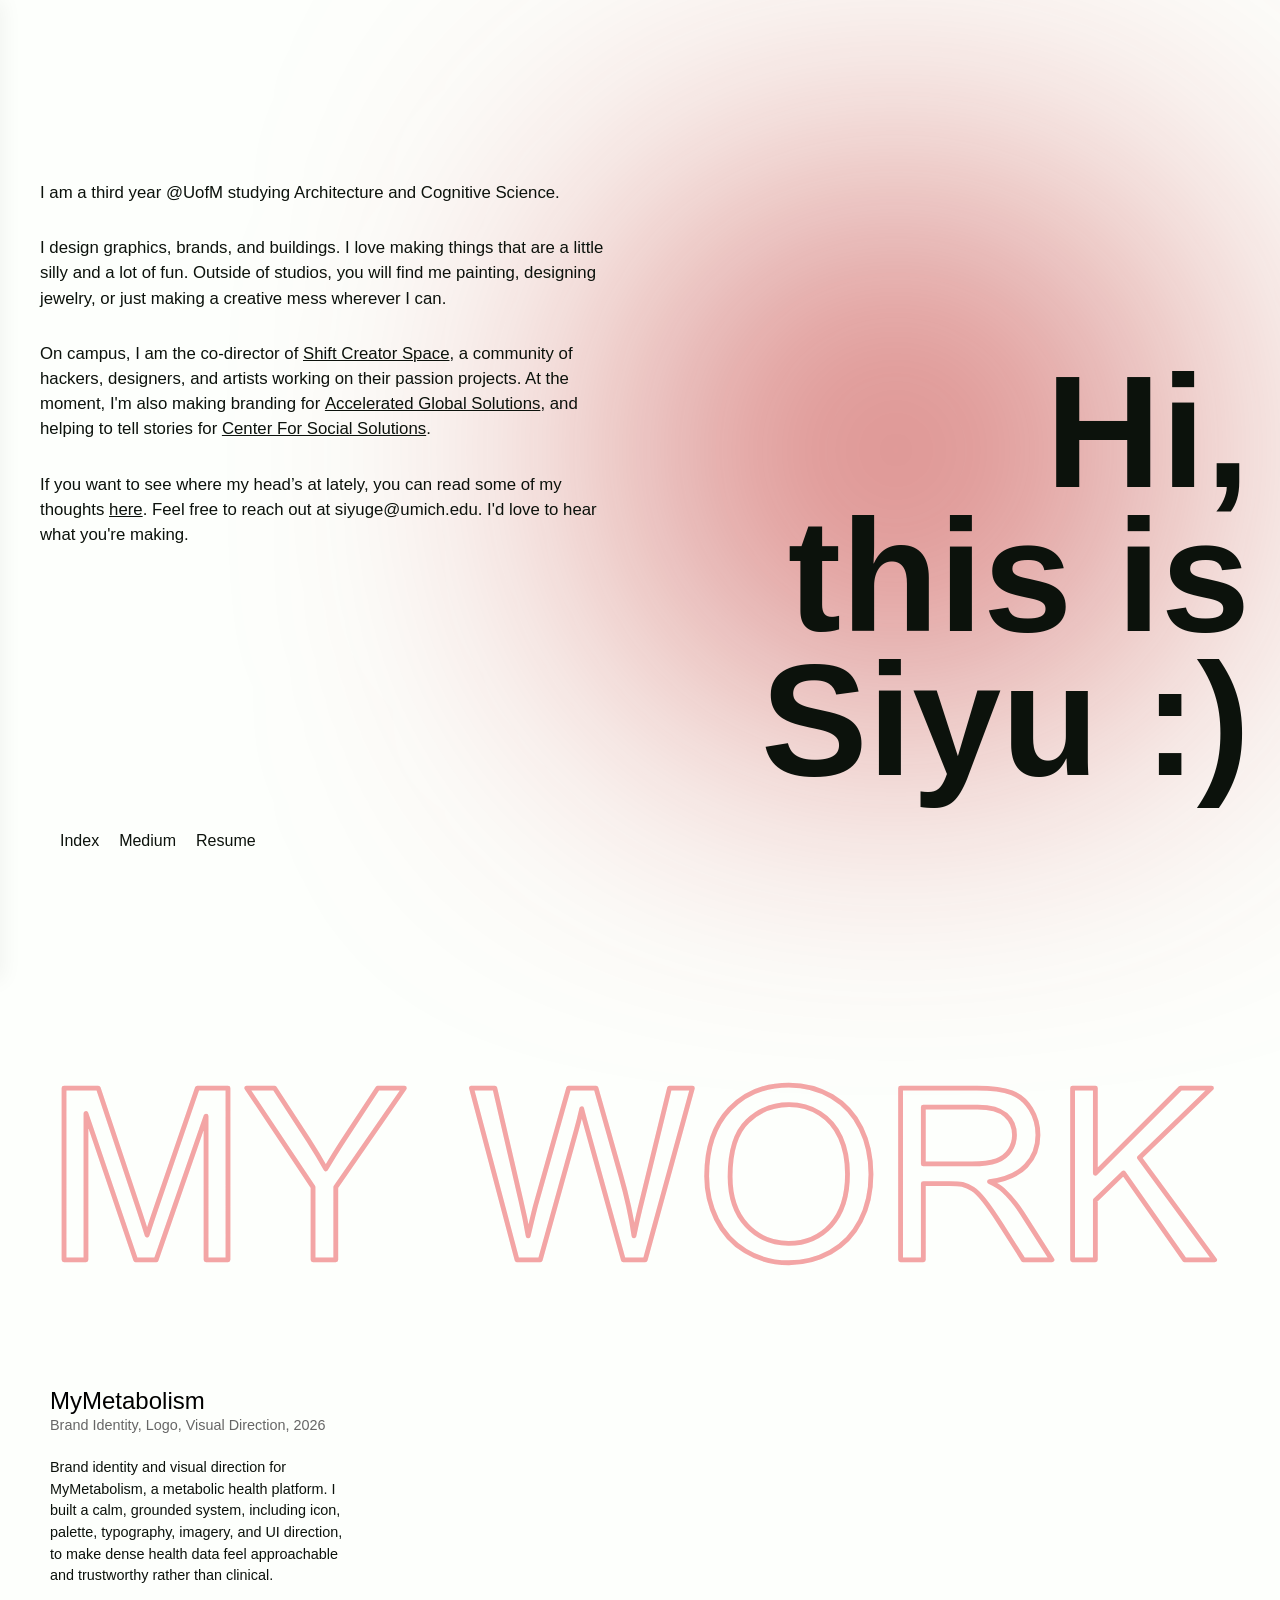
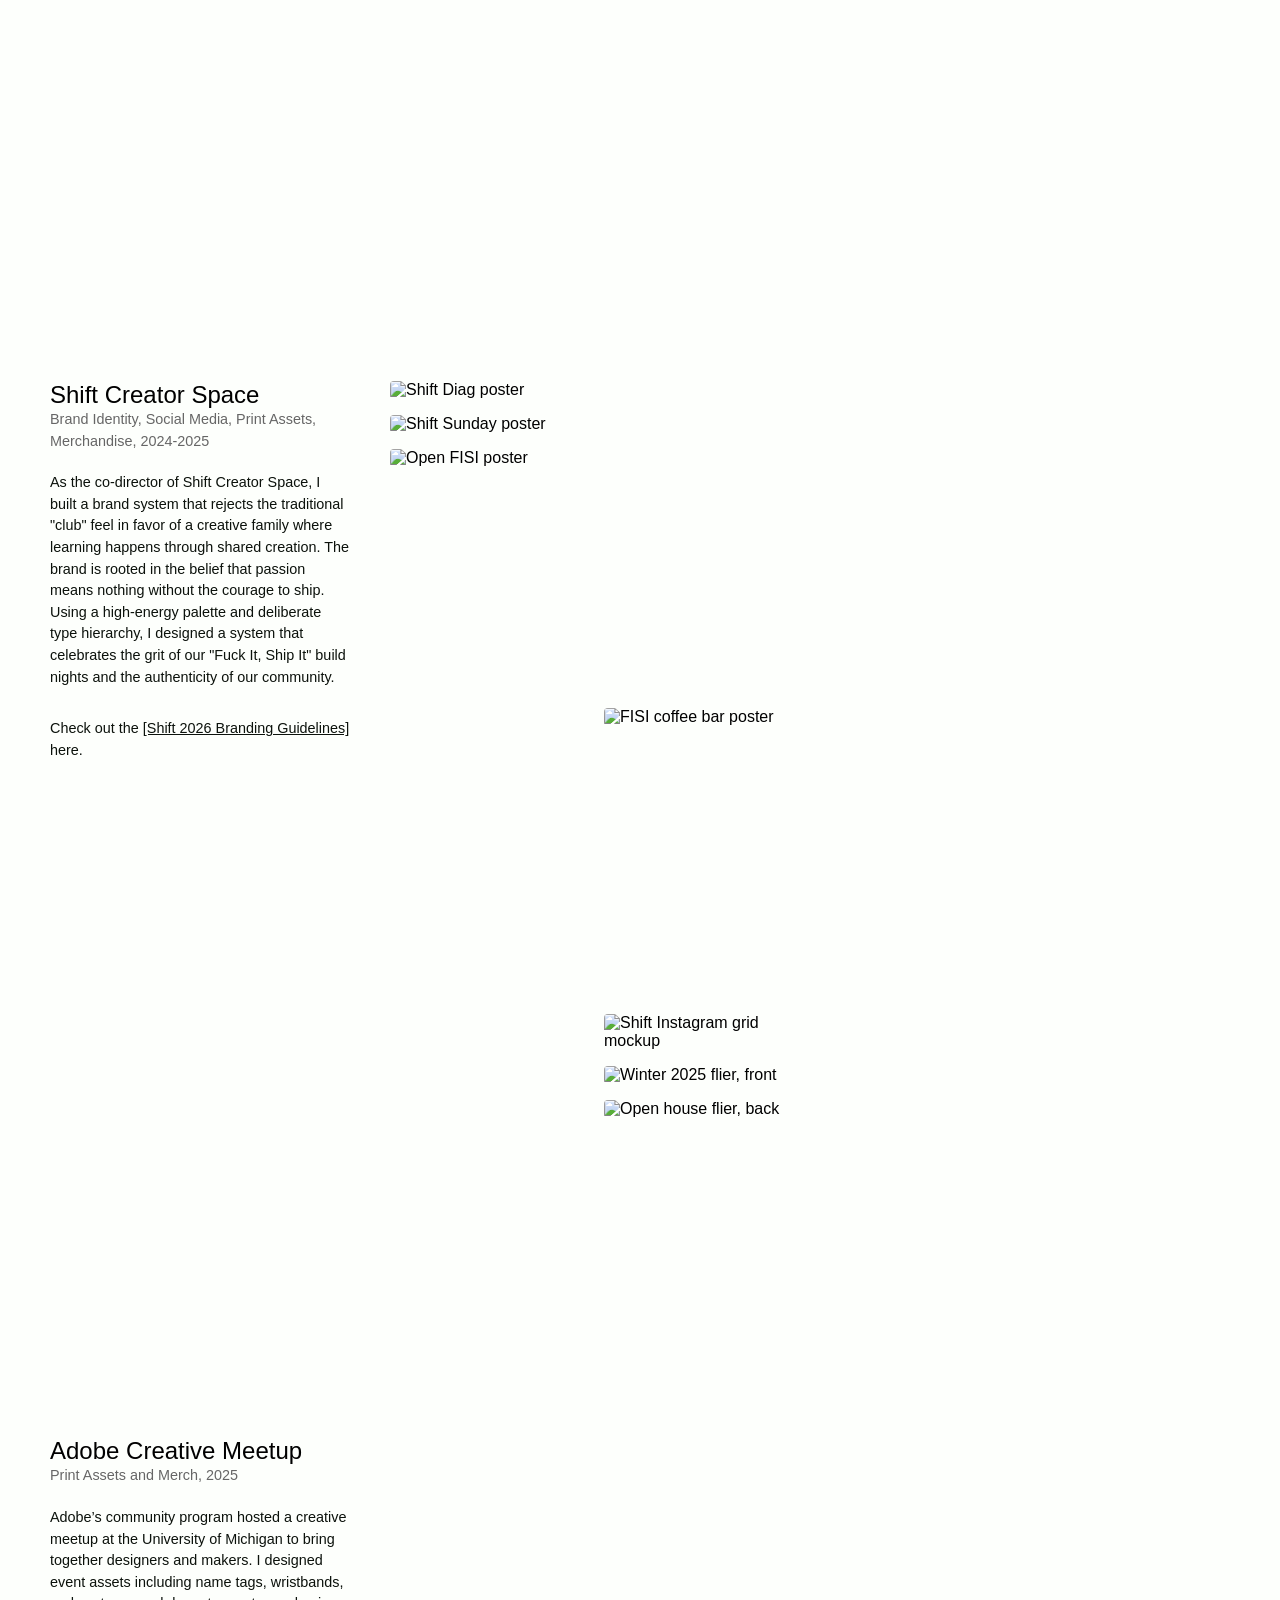
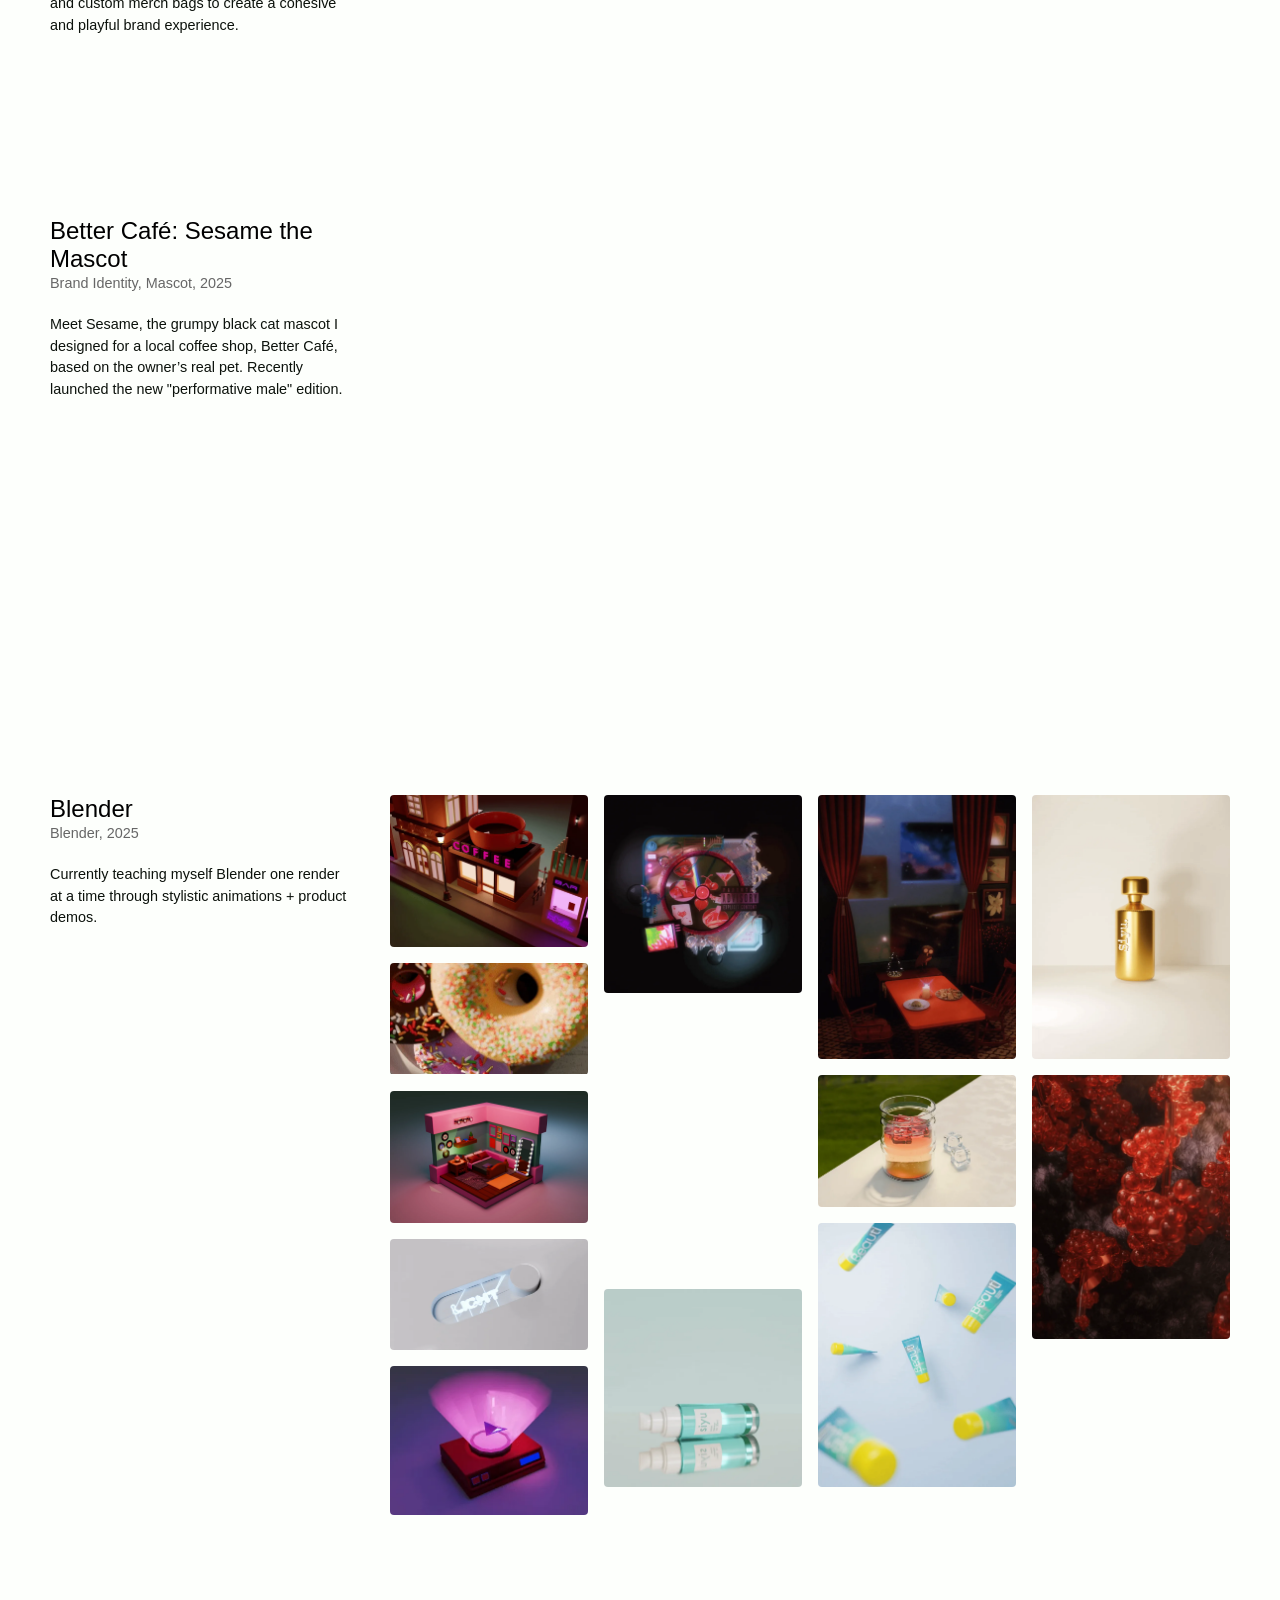
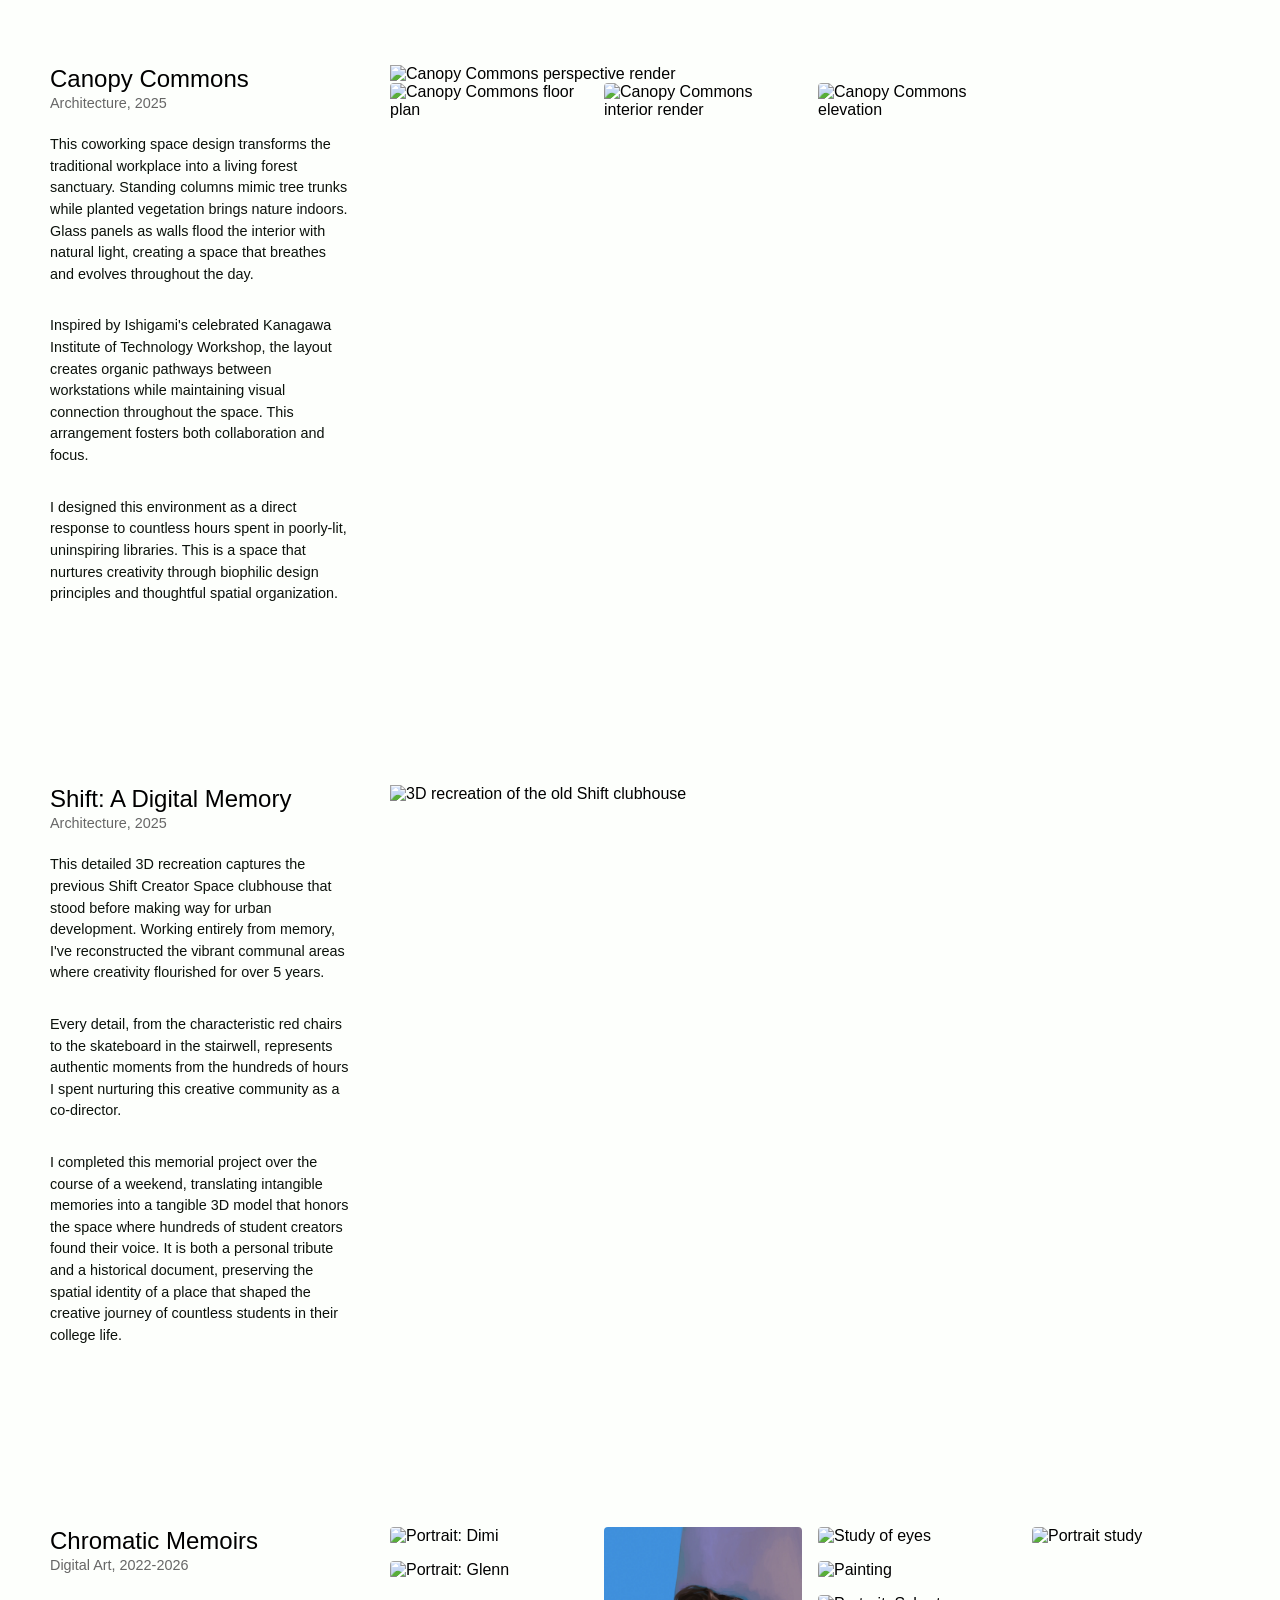
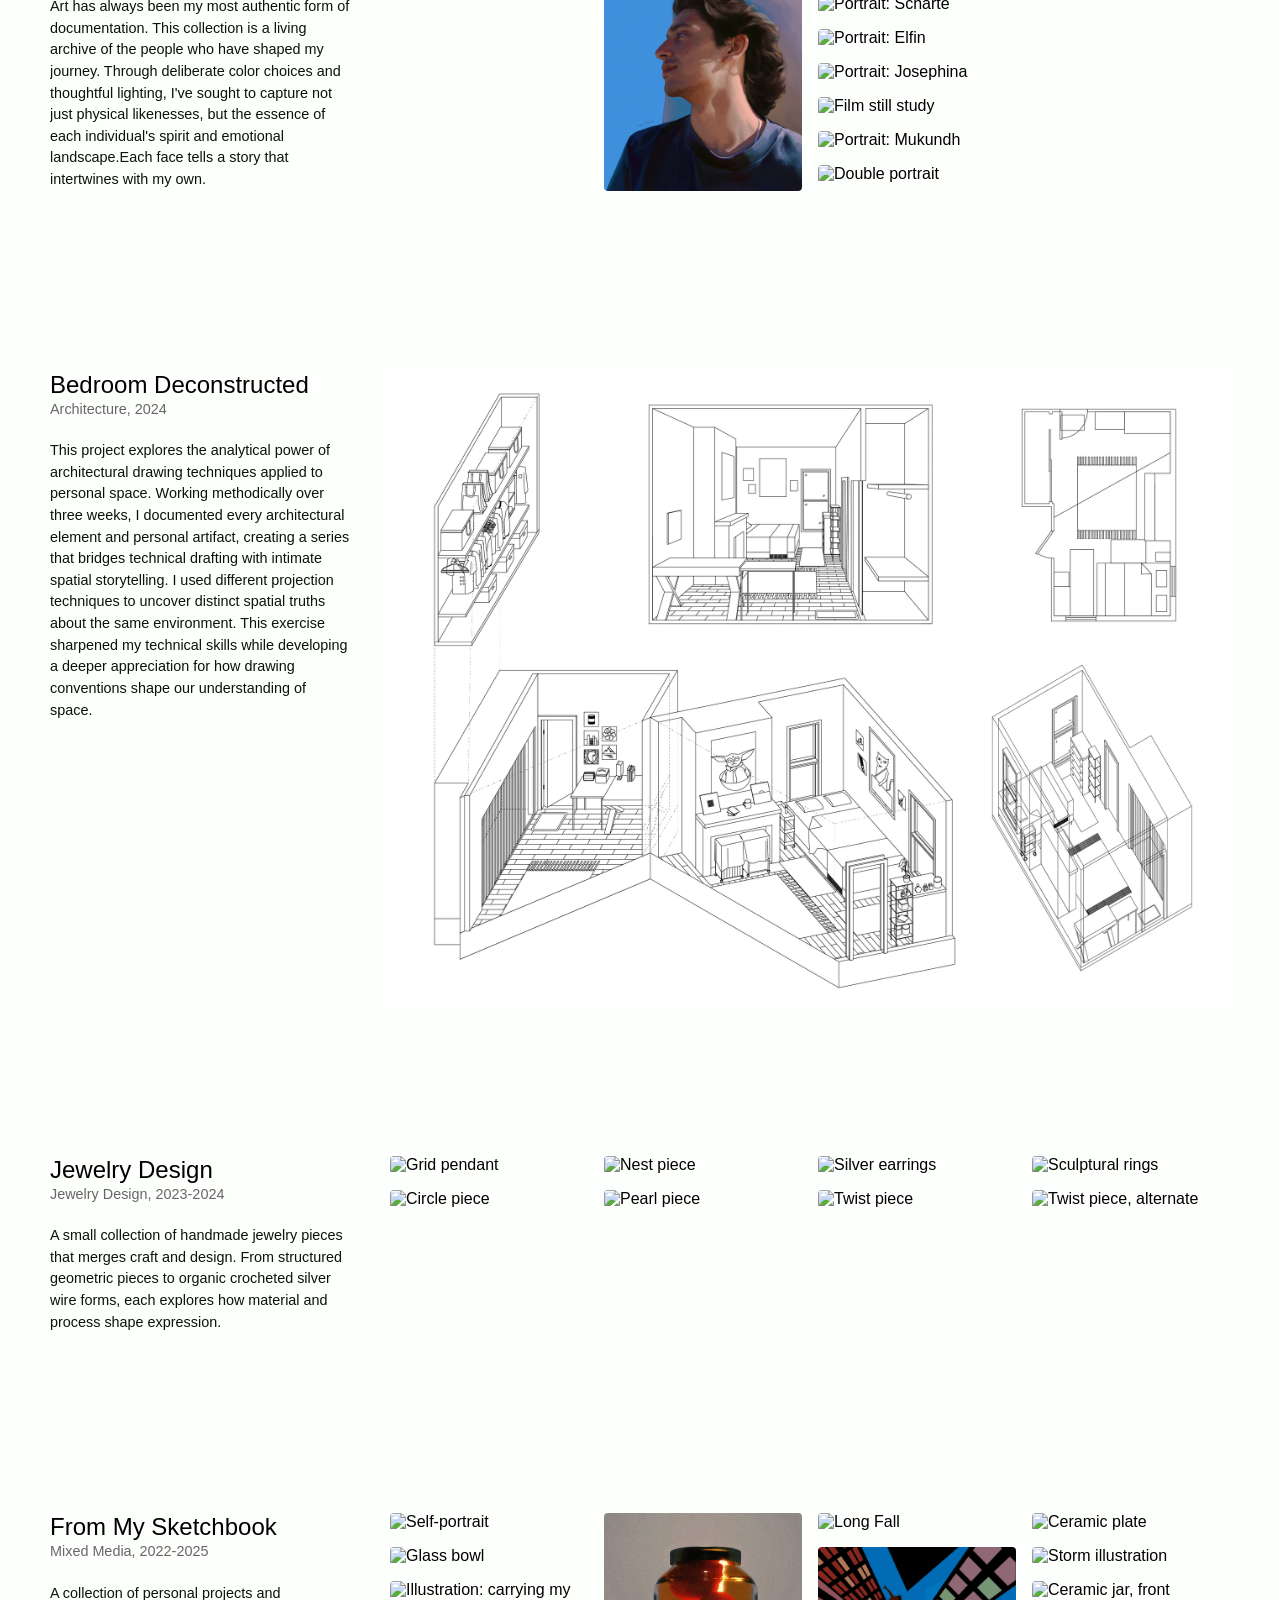
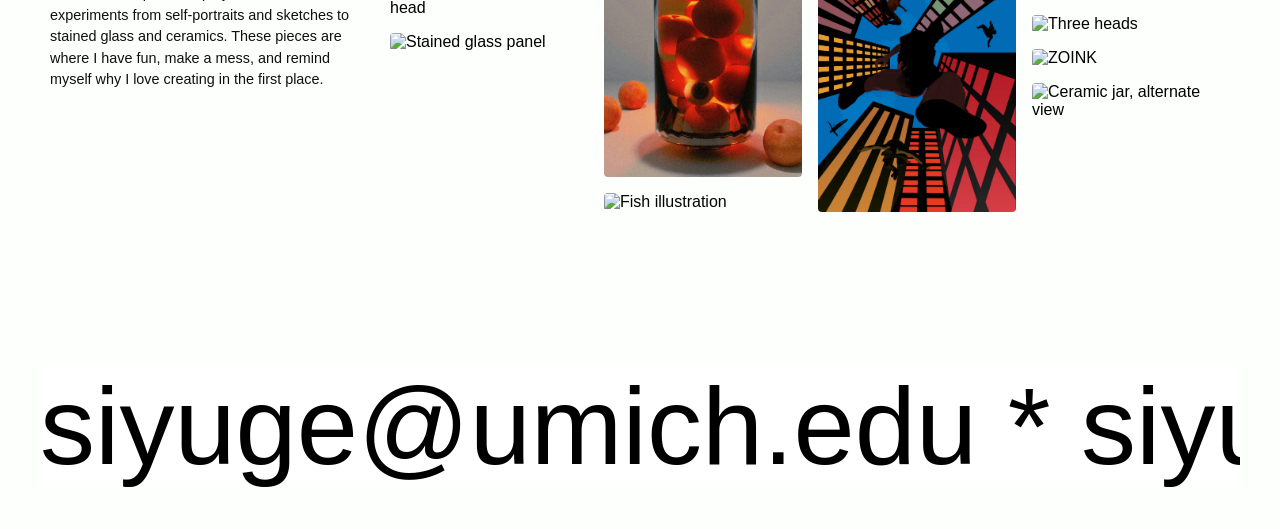
==== commit 47004bda: "organized projects" ====
--- a/index.html
+++ b/index.html
@@ -124,13 +124,20 @@
           </p>
         </div>
         <div class="project-images-grid">
-          <img src="assets/mymet1.webp" alt="MyMetabolism logo" loading="lazy" decoding="async" width="2000" height="1500">
-          <img src="assets/mymet2.webp" alt="MyMetabolism logo usage rules" loading="lazy" decoding="async" width="2000" height="2666">
-          <img src="assets/mymet3.webp" alt="MyMetabolism mobile app screens" loading="lazy" decoding="async" width="2000" height="4298">
-          <img src="assets/mymet4.webp" alt="MyMetabolism social media templates" loading="lazy" decoding="async" width="2000" height="2667">
-          <img src="assets/mymet5.webp" alt="MyMetabolism visual direction and imagery" loading="lazy" decoding="async" width="2000" height="1501">
-          <img src="assets/mymet6.webp" alt="MyMetabolism logo lockups" loading="lazy" decoding="async" width="2000" height="2298">
-          <img src="assets/mymet7.webp" alt="MyMetabolism website design" loading="lazy" decoding="async" width="2000" height="1860">
+          <img src="assets/mymet1.webp" alt="MyMetabolism logo" loading="lazy" decoding="async" width="2000"
+            height="1500">
+          <img src="assets/mymet2.webp" alt="MyMetabolism logo usage rules" loading="lazy" decoding="async" width="2000"
+            height="2666">
+          <img src="assets/mymet3.webp" alt="MyMetabolism mobile app screens" loading="lazy" decoding="async"
+            width="2000" height="4298">
+          <img src="assets/mymet4.webp" alt="MyMetabolism social media templates" loading="lazy" decoding="async"
+            width="2000" height="2667">
+          <img src="assets/mymet5.webp" alt="MyMetabolism visual direction and imagery" loading="lazy" decoding="async"
+            width="2000" height="1501">
+          <img src="assets/mymet6.webp" alt="MyMetabolism logo lockups" loading="lazy" decoding="async" width="2000"
+            height="2298">
+          <img src="assets/mymet7.webp" alt="MyMetabolism website design" loading="lazy" decoding="async" width="2000"
+            height="1860">
         </div>
       </div>
 
@@ -138,7 +145,7 @@
       <div id="shift" class="project-wrapper">
         <div class="project-info">
           <h3 class="project-title">Shift Creator Space</h3>
-          <p class="project-location">Brand Identity, Social Media, Print Assets, 2024-2025</p>
+          <p class="project-location">Brand Identity, Social Media, Print Assets, Merchandise, 2024-2025</p>
           <p class="project-description">As the co-director of Shift Creator Space, I built a brand system that rejects
             the traditional "club" feel in favor of a creative family where learning happens through shared creation.
             The brand is rooted in the belief that passion means nothing without the courage to ship. Using a
@@ -151,20 +158,42 @@
           </p>
         </div>
         <div class="project-images-grid">
-          <img src="https://i.postimg.cc/8CBWm2gz/diag-poster.jpg" alt="Shift Diag poster" loading="lazy" decoding="async">
-          <img src="https://i.postimg.cc/WbCMNm7T/SHIFT-sunday-poster.png" alt="Shift Sunday poster" loading="lazy" decoding="async">
-          <img src="https://i.postimg.cc/ThM752kC/open-fisi-poster.png" alt="Open FISI poster" loading="lazy" decoding="async">
-          <img src="assets/showcase 2025.webp" alt="Shift 2025 showcase poster" loading="lazy" decoding="async" width="2000" height="2588">
-          <img src="assets/f25 shift diag board wooden letters (1).webp" alt="Diag board with wooden Shift letters" loading="lazy" decoding="async" width="2000" height="3143">
-          <img src="assets/f25 shift recruit diag board balloon.webp" alt="Recruiting Diag board with balloons" loading="lazy" decoding="async" width="2000" height="3143">
-          <img src="https://i.postimg.cc/52z86HPv/fisi-coffee-bar-poster.png" alt="FISI coffee bar poster" loading="lazy" decoding="async">
-          <img src="assets/open fisi 4.9.webp" alt="Open FISI event poster" loading="lazy" decoding="async" width="2000" height="2588">
-          <img src="https://i.postimg.cc/433hjBQC/shift-insta-mockup.png" alt="Shift Instagram grid mockup" loading="lazy" decoding="async">
-          <img src="https://i.postimg.cc/63rvQ7Vc/flier-w25.png" alt="Winter 2025 flier, front" loading="lazy" decoding="async">
-          <img src="https://i.postimg.cc/tTQ6yd67/open-house-flyer1-2.png" alt="Open house flier, back" loading="lazy" decoding="async">
-          <img src="assets/speakeasy v2 poster.webp" alt="Speakeasy event poster" loading="lazy" decoding="async" width="2000" height="2588">
-          <img src="assets/f25 shift recruiting flier balloon texts.webp" alt="Fall 2025 recruiting flier, front" loading="lazy" decoding="async" width="1028" height="2386">
-          <img src="assets/f25 shift recruiting flier balloon texts back.webp" alt="Fall 2025 recruiting flier, back" loading="lazy" decoding="async" width="1080" height="2508">
+          <img src="https://i.postimg.cc/8CBWm2gz/diag-poster.jpg" alt="Shift Diag poster" loading="lazy"
+            decoding="async">
+          <img src="https://i.postimg.cc/WbCMNm7T/SHIFT-sunday-poster.png" alt="Shift Sunday poster" loading="lazy"
+            decoding="async">
+          <img src="https://i.postimg.cc/ThM752kC/open-fisi-poster.png" alt="Open FISI poster" loading="lazy"
+            decoding="async">
+          <img src="assets/showcase 2025.webp" alt="Shift 2025 showcase poster" loading="lazy" decoding="async"
+            width="2000" height="2588">
+          <img src="assets/shift stickers.webp" alt="Shift sticker sheet" loading="lazy" decoding="async" width="2000"
+            height="1545">
+          <img src="assets/f25 shift diag board wooden letters (1).webp" alt="Diag board with wooden Shift letters"
+            loading="lazy" decoding="async" width="2000" height="3143">
+          <img src="assets/f25 shift recruit diag board balloon.webp" alt="Recruiting Diag board with balloons"
+            loading="lazy" decoding="async" width="2000" height="3143">
+          <img src="https://i.postimg.cc/52z86HPv/fisi-coffee-bar-poster.png" alt="FISI coffee bar poster"
+            loading="lazy" decoding="async">
+          <img src="assets/open fisi 4.9.webp" alt="Open FISI event poster" loading="lazy" decoding="async" width="2000"
+            height="2588">
+          <img src="https://i.postimg.cc/433hjBQC/shift-insta-mockup.png" alt="Shift Instagram grid mockup"
+            loading="lazy" decoding="async">
+          <img src="https://i.postimg.cc/63rvQ7Vc/flier-w25.png" alt="Winter 2025 flier, front" loading="lazy"
+            decoding="async">
+          <img src="https://i.postimg.cc/tTQ6yd67/open-house-flyer1-2.png" alt="Open house flier, back" loading="lazy"
+            decoding="async">
+          <img src="assets/mug pattern.webp" alt="Shift mug wrap pattern" loading="lazy" decoding="async" width="2000"
+            height="1545">
+          <img src="assets/crewneck mockup.webp" alt="Shift crewneck mockup" loading="lazy" decoding="async"
+            width="2000" height="1545">
+          <img src="assets/speakeasy v2 poster.webp" alt="Speakeasy event poster" loading="lazy" decoding="async"
+            width="2000" height="2588">
+          <img src="assets/f25 shift recruiting flier balloon texts.webp" alt="Fall 2025 recruiting flier, front"
+            loading="lazy" decoding="async" width="1028" height="2386">
+          <img src="assets/f25 shift recruiting flier balloon texts back.webp" alt="Fall 2025 recruiting flier, back"
+            loading="lazy" decoding="async" width="1080" height="2508">
+          <img src="assets/mug mockup.webp" alt="Shift mug mockup" loading="lazy" decoding="async" width="2000"
+            height="1500">
         </div>
       </div>
 
@@ -179,28 +208,14 @@
           </p>
         </div>
         <div class="project-images-grid">
-          <img src="assets/nametag mockup.webp" alt="Adobe meetup name tag mockup" loading="lazy" decoding="async" width="1440" height="1080">
-          <img src="assets/adobe nametag.webp" alt="Adobe meetup name tag design" loading="lazy" decoding="async" width="2000" height="1807">
-          <img src="assets/wristband mockup.webp" alt="Adobe meetup wristband" loading="lazy" decoding="async" width="1440" height="1080">
-          <img src="assets/adobe bag mockup.webp" alt="Adobe meetup paper merch bag" loading="lazy" decoding="async" width="2000" height="1333">
-        </div>
-      </div>
-
-      <!-- Shift Merchandise -->
-      <div id="shift-merch" class="project-wrapper">
-        <div class="project-info">
-          <h3 class="project-title">Shift Merchandise Design</h3>
-          <p class="project-location">Brand Identity, Merch, 2025</p>
-          <p class="project-description">A collection of sticker, mug, and apparel designs created for my club to
-            strengthen its visual identity and community spirit. Each piece was designed to feel playful, cohesive, and
-            true to the club’s creative personality.
-          </p>
-        </div>
-        <div class="project-images-grid">
-          <img src="assets/shift stickers.webp" alt="Shift sticker sheet" loading="lazy" decoding="async" width="2000" height="1545">
-          <img src="assets/mug mockup.webp" alt="Shift mug mockup" loading="lazy" decoding="async" width="2000" height="1500">
-          <img src="assets/mug pattern.webp" alt="Shift mug wrap pattern" loading="lazy" decoding="async" width="2000" height="1545">
-          <img src="assets/crewneck mockup.webp" alt="Shift crewneck mockup" loading="lazy" decoding="async" width="2000" height="1545">
+          <img src="assets/nametag mockup.webp" alt="Adobe meetup name tag mockup" loading="lazy" decoding="async"
+            width="1440" height="1080">
+          <img src="assets/adobe nametag.webp" alt="Adobe meetup name tag design" loading="lazy" decoding="async"
+            width="2000" height="1807">
+          <img src="assets/wristband mockup.webp" alt="Adobe meetup wristband" loading="lazy" decoding="async"
+            width="1440" height="1080">
+          <img src="assets/adobe bag mockup.webp" alt="Adobe meetup paper merch bag" loading="lazy" decoding="async"
+            width="2000" height="1333">
         </div>
       </div>
 
@@ -214,14 +229,22 @@
           </p>
         </div>
         <div class="project-images-grid">
-          <img src="assets/mascot og1.webp" alt="Sesame the mascot, original edition 1" loading="lazy" decoding="async" width="1080" height="1080">
-          <img src="assets/mascot performative1.webp" alt="Sesame the mascot, performative edition 1" loading="lazy" decoding="async" width="1080" height="1080">
-          <img src="assets/mascot og2.webp" alt="Sesame the mascot, original edition 2" loading="lazy" decoding="async" width="1080" height="1080">
-          <img src="assets/mascot performative3.webp" alt="Sesame the mascot, performative edition 2" loading="lazy" decoding="async" width="1080" height="1080">
-          <img src="assets/mascot og3.webp" alt="Sesame the mascot, original edition 3" loading="lazy" decoding="async" width="1080" height="1080">
-          <img src="assets/mascot performative4.webp" alt="Sesame the mascot, performative edition 3" loading="lazy" decoding="async" width="1080" height="1080">
-          <img src="assets/mascot og4.webp" alt="Sesame the mascot, original edition 4" loading="lazy" decoding="async" width="1080" height="1080">
-          <img src="assets/mascot performative5.webp" alt="Sesame the mascot, performative edition 4" loading="lazy" decoding="async" width="1080" height="1080">
+          <img src="assets/mascot og1.webp" alt="Sesame the mascot, original edition 1" loading="lazy" decoding="async"
+            width="1080" height="1080">
+          <img src="assets/mascot performative1.webp" alt="Sesame the mascot, performative edition 1" loading="lazy"
+            decoding="async" width="1080" height="1080">
+          <img src="assets/mascot og2.webp" alt="Sesame the mascot, original edition 2" loading="lazy" decoding="async"
+            width="1080" height="1080">
+          <img src="assets/mascot performative3.webp" alt="Sesame the mascot, performative edition 2" loading="lazy"
+            decoding="async" width="1080" height="1080">
+          <img src="assets/mascot og3.webp" alt="Sesame the mascot, original edition 3" loading="lazy" decoding="async"
+            width="1080" height="1080">
+          <img src="assets/mascot performative4.webp" alt="Sesame the mascot, performative edition 3" loading="lazy"
+            decoding="async" width="1080" height="1080">
+          <img src="assets/mascot og4.webp" alt="Sesame the mascot, original edition 4" loading="lazy" decoding="async"
+            width="1080" height="1080">
+          <img src="assets/mascot performative5.webp" alt="Sesame the mascot, performative edition 4" loading="lazy"
+            decoding="async" width="1080" height="1080">
         </div>
       </div>
 
@@ -234,50 +257,52 @@
             animations + product demos. </p>
         </div>
         <div class="project-images-grid">
-          <video autoplay muted loop playsinline preload="metadata"
-                 poster="assets/coffee shop-poster.webp" width="800" height="617" aria-label="Coffee shop animation">
+          <video autoplay muted loop playsinline preload="metadata" poster="assets/coffee shop-poster.webp" width="800"
+            height="617" aria-label="Coffee shop animation">
             <source src="assets/coffee shop.mp4" type="video/mp4">
           </video>
-          <video autoplay muted loop playsinline preload="metadata"
-                 poster="assets/donut-poster.webp" width="400" height="225" aria-label="Donut animation">
+          <video autoplay muted loop playsinline preload="metadata" poster="assets/donut-poster.webp" width="400"
+            height="225" aria-label="Donut animation">
             <source src="assets/donut.mp4" type="video/mp4">
           </video>
-          <img src="assets/pink room final.webp" alt="Pink bedroom render" loading="lazy" decoding="async" width="1620" height="1080">
-          <video autoplay muted loop playsinline preload="metadata"
-                 poster="assets/ui button-poster.webp" width="800" height="450" aria-label="UI button animation">
+          <img src="assets/pink room final.webp" alt="Pink bedroom render" loading="lazy" decoding="async" width="1620"
+            height="1080">
+          <video autoplay muted loop playsinline preload="metadata" poster="assets/ui button-poster.webp" width="800"
+            height="450" aria-label="UI button animation">
             <source src="assets/ui button.mp4" type="video/mp4">
           </video>
-          <video autoplay muted loop playsinline preload="metadata"
-                 poster="assets/arcade-poster.webp" width="400" height="300" aria-label="Arcade machine animation">
+          <video autoplay muted loop playsinline preload="metadata" poster="assets/arcade-poster.webp" width="400"
+            height="300" aria-label="Arcade machine animation">
             <source src="assets/arcade.mp4" type="video/mp4">
           </video>
-          <video autoplay muted loop playsinline preload="metadata"
-                 poster="assets/vinyl-poster.webp" width="800" height="800" aria-label="Vinyl record animation">
+          <video autoplay muted loop playsinline preload="metadata" poster="assets/vinyl-poster.webp" width="800"
+            height="800" aria-label="Vinyl record animation">
             <source src="assets/vinyl.mp4" type="video/mp4">
           </video>
-          <img src="assets/bodywash.webp" alt="Body wash product render" loading="lazy" decoding="async" width="1080" height="1440">
-          <video autoplay muted loop playsinline preload="metadata"
-                 poster="assets/cleanser-poster.webp" width="800" height="800" aria-label="Cleanser product animation">
+          <img src="assets/bodywash.webp" alt="Body wash product render" loading="lazy" decoding="async" width="1080"
+            height="1440">
+          <video autoplay muted loop playsinline preload="metadata" poster="assets/cleanser-poster.webp" width="800"
+            height="800" aria-label="Cleanser product animation">
             <source src="assets/cleanser.mp4" type="video/mp4">
           </video>
-          <video autoplay muted loop playsinline preload="metadata"
-                 poster="assets/flying phish!-poster.webp" width="800" height="1067" aria-label="Flying fish animation">
+          <video autoplay muted loop playsinline preload="metadata" poster="assets/flying phish!-poster.webp"
+            width="800" height="1067" aria-label="Flying fish animation">
             <source src="assets/flying phish!.mp4" type="video/mp4">
           </video>
-          <video autoplay muted loop playsinline preload="metadata"
-                 poster="assets/drink-poster.webp" width="800" height="533" aria-label="Drink can animation">
+          <video autoplay muted loop playsinline preload="metadata" poster="assets/drink-poster.webp" width="800"
+            height="533" aria-label="Drink can animation">
             <source src="assets/drink.mp4" type="video/mp4">
           </video>
-          <video autoplay muted loop playsinline preload="metadata"
-                 poster="assets/cosmetic tube-poster.webp" width="800" height="1067" aria-label="Cosmetic tube animation">
+          <video autoplay muted loop playsinline preload="metadata" poster="assets/cosmetic tube-poster.webp"
+            width="800" height="1067" aria-label="Cosmetic tube animation">
             <source src="assets/cosmetic tube.mp4" type="video/mp4">
           </video>
-          <video autoplay muted loop playsinline preload="metadata"
-                 poster="assets/peel off bottle-poster.webp" width="1000" height="1333" aria-label="Peel-off bottle animation">
+          <video autoplay muted loop playsinline preload="metadata" poster="assets/peel off bottle-poster.webp"
+            width="1000" height="1333" aria-label="Peel-off bottle animation">
             <source src="assets/peel off bottle.mp4" type="video/mp4">
           </video>
-          <video autoplay muted loop playsinline preload="metadata"
-                 poster="assets/hallway-poster.webp" width="800" height="1067" aria-label="Hallway walkthrough animation">
+          <video autoplay muted loop playsinline preload="metadata" poster="assets/hallway-poster.webp" width="800"
+            height="1067" aria-label="Hallway walkthrough animation">
             <source src="assets/hallway.mp4" type="video/mp4">
           </video>
         </div>
@@ -300,11 +325,15 @@
             design principles and thoughtful spatial organization.</p>
         </div>
         <div class="single-project-image">
-          <img src="https://i.postimg.cc/pXftSxzb/perspective.png" alt="Canopy Commons perspective render" loading="lazy" decoding="async">
+          <img src="https://i.postimg.cc/pXftSxzb/perspective.png" alt="Canopy Commons perspective render"
+            loading="lazy" decoding="async">
           <div class="project-images-grid">
-            <img src="https://i.postimg.cc/qqZCVn9q/plan-no-ceiling-rendered.jpg" alt="Canopy Commons floor plan" loading="lazy" decoding="async">
-            <img src="https://i.postimg.cc/T3TXMSJy/inside2.jpg" alt="Canopy Commons interior render" loading="lazy" decoding="async">
-            <img src="https://i.postimg.cc/VLQ845SW/elevation.png" alt="Canopy Commons elevation" loading="lazy" decoding="async">
+            <img src="https://i.postimg.cc/qqZCVn9q/plan-no-ceiling-rendered.jpg" alt="Canopy Commons floor plan"
+              loading="lazy" decoding="async">
+            <img src="https://i.postimg.cc/T3TXMSJy/inside2.jpg" alt="Canopy Commons interior render" loading="lazy"
+              decoding="async">
+            <img src="https://i.postimg.cc/VLQ845SW/elevation.png" alt="Canopy Commons elevation" loading="lazy"
+              decoding="async">
           </div>
         </div>
       </div>
@@ -326,7 +355,8 @@
             place that shaped the creative journey of countless students in their college life.</p>
         </div>
         <div class="single-project-image">
-          <img src="https://i.postimg.cc/MZr5MBZj/final.jpg" alt="3D recreation of the old Shift clubhouse" loading="lazy" decoding="async">
+          <img src="https://i.postimg.cc/MZr5MBZj/final.jpg" alt="3D recreation of the old Shift clubhouse"
+            loading="lazy" decoding="async">
         </div>
       </div>
 
@@ -344,15 +374,19 @@
         <div class="project-images-grid">
           <img src="https://i.postimg.cc/5yvgmNMk/IMG-0813.jpg" alt="Portrait: Dimi" loading="lazy" decoding="async">
           <img src="https://i.postimg.cc/zDRxNpRS/IMG-0992.jpg" alt="Portrait: Glenn" loading="lazy" decoding="async">
-          <img src="assets/stoopid2.webp" alt="Portrait: Rohan" loading="lazy" decoding="async" width="2000" height="2667">
+          <img src="assets/stoopid2.webp" alt="Portrait: Rohan" loading="lazy" decoding="async" width="2000"
+            height="2667">
           <img src="https://i.postimg.cc/RZHySBty/IMG-5487.jpg" alt="Study of eyes" loading="lazy" decoding="async">
           <img src="https://i.postimg.cc/Yq68G9Rv/IMG-5478.jpg" alt="Painting" loading="lazy" decoding="async">
           <img src="https://i.postimg.cc/tJtPT1by/IMG-0881.jpg" alt="Portrait: Scharte" loading="lazy" decoding="async">
-          <img src="https://i.postimg.cc/ZYcCWz3T/Screenshot-2024-09-11-at-6-29-19-PM.png" alt="Portrait: Elfin" loading="lazy" decoding="async">
-          <img src="https://i.postimg.cc/bwMGq0nk/Screenshot-2024-09-11-at-6-28-37-PM.png" alt="Portrait: Josephina" loading="lazy" decoding="async">
+          <img src="https://i.postimg.cc/ZYcCWz3T/Screenshot-2024-09-11-at-6-29-19-PM.png" alt="Portrait: Elfin"
+            loading="lazy" decoding="async">
+          <img src="https://i.postimg.cc/bwMGq0nk/Screenshot-2024-09-11-at-6-28-37-PM.png" alt="Portrait: Josephina"
+            loading="lazy" decoding="async">
           <img src="https://i.postimg.cc/zB4pWH4g/damn.png" alt="Film still study" loading="lazy" decoding="async">
           <img src="https://i.postimg.cc/0NV98PF3/4.jpg" alt="Portrait: Mukundh" loading="lazy" decoding="async">
-          <img src="https://i.postimg.cc/76DptWfc/me-n-bitch2.png" alt="Double portrait" loading="lazy" decoding="async">
+          <img src="https://i.postimg.cc/76DptWfc/me-n-bitch2.png" alt="Double portrait" loading="lazy"
+            decoding="async">
           <img src="https://i.postimg.cc/wMTRtFh0/IMG-3991.jpg" alt="Portrait study" loading="lazy" decoding="async">
         </div>
       </div>
@@ -370,7 +404,8 @@
             shape our understanding of space.</p>
         </div>
         <div class="single-project-image">
-          <img src="assets/bedroom deconstructed.webp" alt="Bedroom deconstructed: architectural drawing series" loading="lazy" decoding="async" width="2000" height="1512">
+          <img src="assets/bedroom deconstructed.webp" alt="Bedroom deconstructed: architectural drawing series"
+            loading="lazy" decoding="async" width="2000" height="1512">
         </div>
       </div>
 
@@ -387,11 +422,14 @@
           <img src="https://i.postimg.cc/R0MXrD7R/IMG-5852.jpg" alt="Grid pendant" loading="lazy" decoding="async">
           <img src="https://i.postimg.cc/7LVtfkHd/ha2.png" alt="Circle piece" loading="lazy" decoding="async">
           <img src="https://i.postimg.cc/nzSdGGQ1/ha3.png" alt="Nest piece" loading="lazy" decoding="async">
-          <img src="https://i.postimg.cc/cLGFhH6P/Screenshot-2024-12-09-at-12-38-00-AM.png" alt="Pearl piece" loading="lazy" decoding="async">
+          <img src="https://i.postimg.cc/cLGFhH6P/Screenshot-2024-12-09-at-12-38-00-AM.png" alt="Pearl piece"
+            loading="lazy" decoding="async">
           <img src="https://i.postimg.cc/63pjZmT3/1.png" alt="Silver earrings" loading="lazy" decoding="async">
-          <img src="https://i.postimg.cc/m2Hd7MZQ/Screenshot-2024-12-09-at-12-37-43-AM.png" alt="Twist piece" loading="lazy" decoding="async">
+          <img src="https://i.postimg.cc/m2Hd7MZQ/Screenshot-2024-12-09-at-12-37-43-AM.png" alt="Twist piece"
+            loading="lazy" decoding="async">
           <img src="https://i.postimg.cc/FzfTWkyX/ha4.png" alt="Sculptural rings" loading="lazy" decoding="async">
-          <img src="https://i.postimg.cc/Jz3P2Lk0/Screenshot-2024-12-09-at-12-37-52-AM.png" alt="Twist piece, alternate" loading="lazy" decoding="async">
+          <img src="https://i.postimg.cc/Jz3P2Lk0/Screenshot-2024-12-09-at-12-37-52-AM.png" alt="Twist piece, alternate"
+            loading="lazy" decoding="async">
         </div>
       </div>
 
@@ -407,18 +445,26 @@
         <div class="project-images-grid">
           <img src="https://i.postimg.cc/nh6LyF81/IMG-2778.jpg" alt="Self-portrait" loading="lazy" decoding="async">
           <img src="https://i.postimg.cc/90wbWjJZ/glass-bowl.png" alt="Glass bowl" loading="lazy" decoding="async">
-          <img src="https://i.postimg.cc/fbLyZkf0/me-carrying-my-head.jpg" alt="Illustration: carrying my head" loading="lazy" decoding="async">
-          <img src="https://i.postimg.cc/9X11jJbL/stained-glass.png" alt="Stained glass panel" loading="lazy" decoding="async">
-          <img src="assets/jar w eyeball.webp" alt="Ceramic jar with eyeball" loading="lazy" decoding="async" width="1080" height="1440">
-          <img src="https://i.postimg.cc/8PYkvpCV/Wechat-IMG1379.jpg" alt="Fish illustration" loading="lazy" decoding="async">
-          <img src="https://i.postimg.cc/0QvyNVyM/Screenshot-2024-12-09-at-12-30-25-AM.png" alt="Long Fall" loading="lazy" decoding="async">
-          <img src="assets/building.webp" alt="Building illustration" loading="lazy" decoding="async" width="2000" height="2671">
+          <img src="https://i.postimg.cc/fbLyZkf0/me-carrying-my-head.jpg" alt="Illustration: carrying my head"
+            loading="lazy" decoding="async">
+          <img src="https://i.postimg.cc/9X11jJbL/stained-glass.png" alt="Stained glass panel" loading="lazy"
+            decoding="async">
+          <img src="assets/jar w eyeball.webp" alt="Ceramic jar with eyeball" loading="lazy" decoding="async"
+            width="1080" height="1440">
+          <img src="https://i.postimg.cc/8PYkvpCV/Wechat-IMG1379.jpg" alt="Fish illustration" loading="lazy"
+            decoding="async">
+          <img src="https://i.postimg.cc/0QvyNVyM/Screenshot-2024-12-09-at-12-30-25-AM.png" alt="Long Fall"
+            loading="lazy" decoding="async">
+          <img src="assets/building.webp" alt="Building illustration" loading="lazy" decoding="async" width="2000"
+            height="2671">
           <img src="https://i.postimg.cc/zBrpqQ4c/IMG-2497.jpg" alt="Ceramic plate" loading="lazy" decoding="async">
           <img src="https://i.postimg.cc/3JR1rmbY/storm.png" alt="Storm illustration" loading="lazy" decoding="async">
-          <img src="https://i.postimg.cc/qqBL33Jc/IMG-2498.jpg" alt="Ceramic jar, front" loading="lazy" decoding="async">
+          <img src="https://i.postimg.cc/qqBL33Jc/IMG-2498.jpg" alt="Ceramic jar, front" loading="lazy"
+            decoding="async">
           <img src="https://i.postimg.cc/yx5WrKZS/three-heads.jpg" alt="Three heads" loading="lazy" decoding="async">
           <img src="https://i.postimg.cc/CdTSqx8J/ZOINK.png" alt="ZOINK" loading="lazy" decoding="async">
-          <img src="https://i.postimg.cc/pr0BYLrw/IMG-2499.jpg" alt="Ceramic jar, alternate view" loading="lazy" decoding="async">
+          <img src="https://i.postimg.cc/pr0BYLrw/IMG-2499.jpg" alt="Ceramic jar, alternate view" loading="lazy"
+            decoding="async">
         </div>
       </div>
 
@@ -436,25 +482,22 @@
 
   <div id="indexPanel" class="index-panel">
     <div>
-      <h3 class="project-title">Design &amp; Branding</h3>
+      <h3 class="project-title">Index</h3>
+      <h4>2026</h4>
       <div class="project-item" onclick="scrollToProject('mymetabolism')">
         <h4>MyMetabolism</h4>
       </div>
+        <div class="project-item" onclick="scrollToProject('adobe-creative-meetup')">
+          <h4>Adobe Creative Meetup</h4>
+        </div>
+        <div class="project-item" onclick="scrollToProject('better-cafe')">
+          <h4>Better Café: Sesame the Mascot</h4>
+        </div>
+      </div>
+      <h4>2025</h4>
       <div class="project-item" onclick="scrollToProject('shift')">
         <h4>Shift Creator Space</h4>
       </div>
-      <div class="project-item" onclick="scrollToProject('adobe-creative-meetup')">
-        <h4>Adobe Creative Meetup</h4>
-      </div>
-      <div class="project-item" onclick="scrollToProject('shift-merch')">
-        <h4>Shift Merchandise Design</h4>
-      </div>
-      <div class="project-item" onclick="scrollToProject('better-cafe')">
-        <h4>Better Café: Sesame the Mascot</h4>
-      </div>
-
-      <h3 class="project-title">Independent &amp; Art Projects</h3>
-      <h4>2025</h4>
       <div class="project-item" onclick="scrollToProject('blender')">
         <h4>Blender</h4>
       </div>
@@ -513,7 +556,7 @@
           // source of truth for the file path.
           lightboxVideo.innerHTML = el.innerHTML;
           lightboxVideo.load();
-          lightboxVideo.play().catch(() => {});
+          lightboxVideo.play().catch(() => { });
         } else {
           lightboxImg.src = el.currentSrc || el.src;
           lightboxImg.alt = el.alt || 'Enlarged view';
@@ -544,4 +587,4 @@
   </script>
 </body>
 
-</html>
+</html>
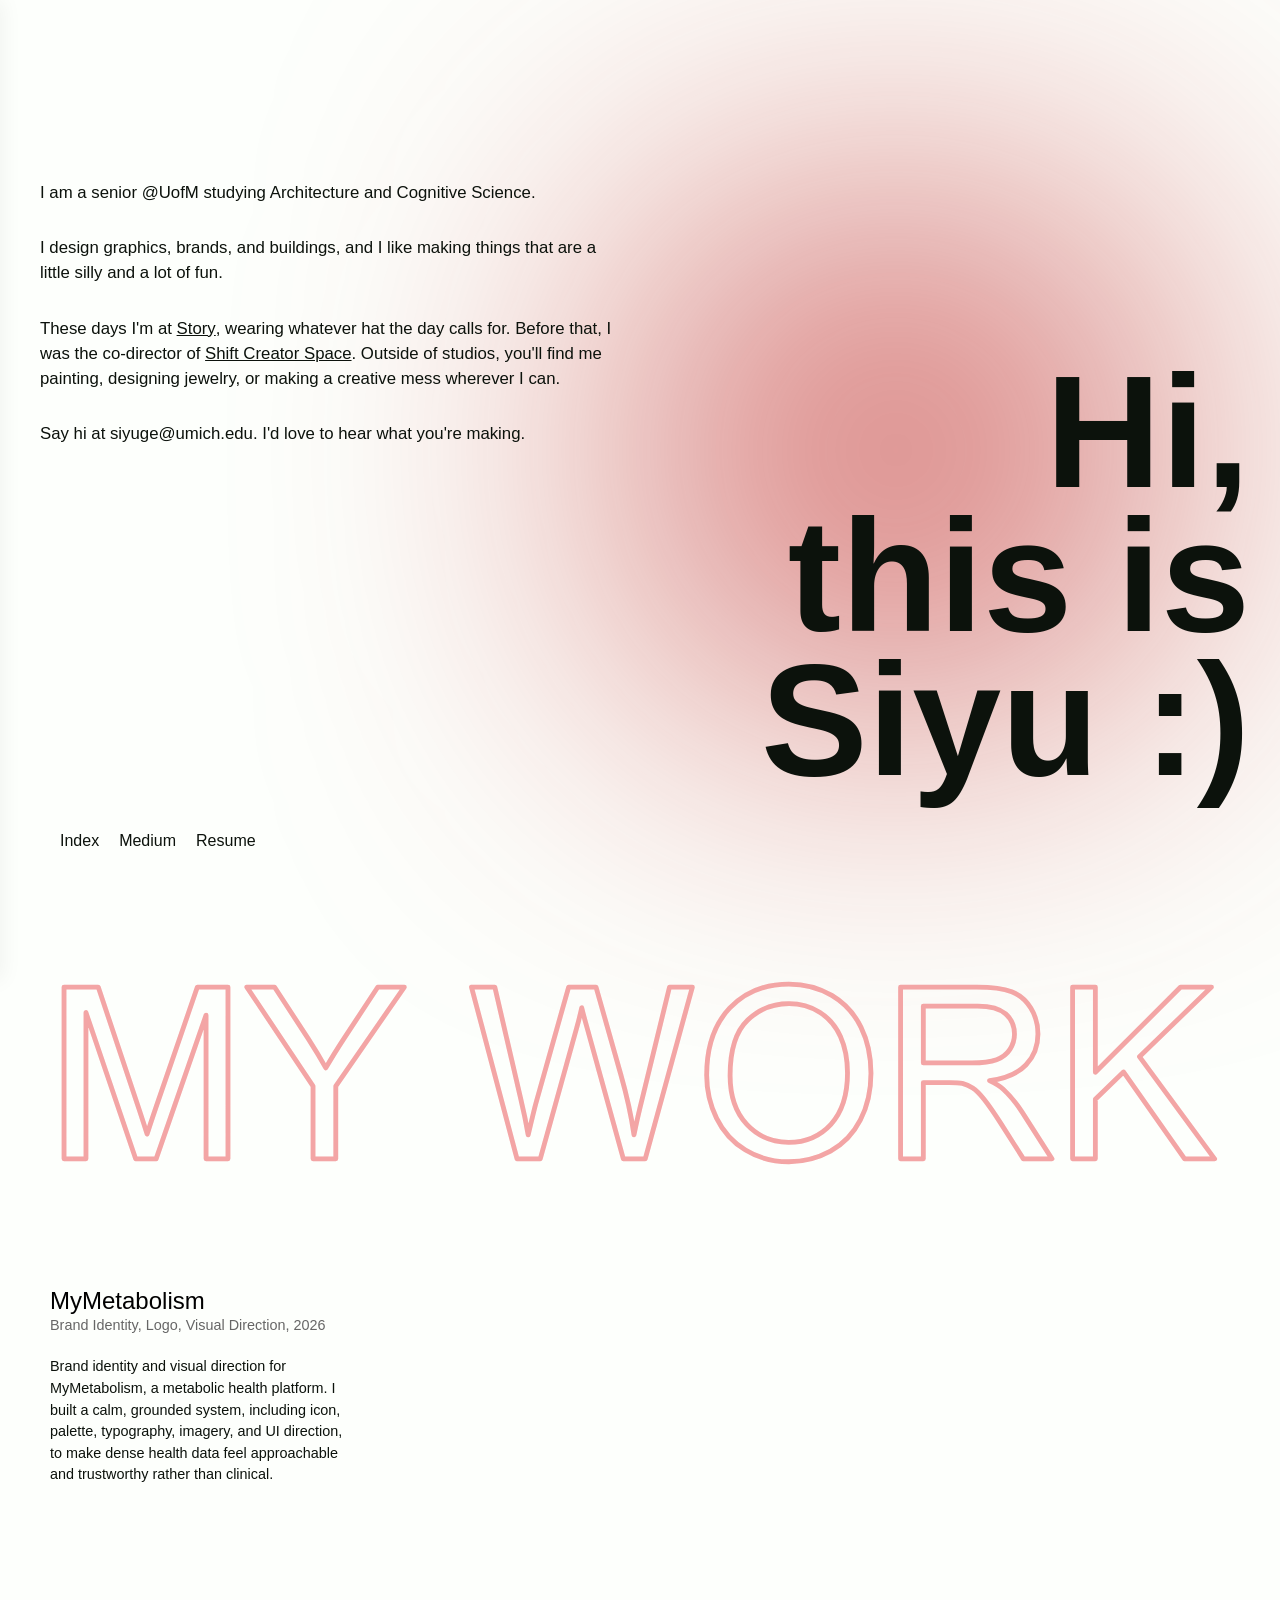
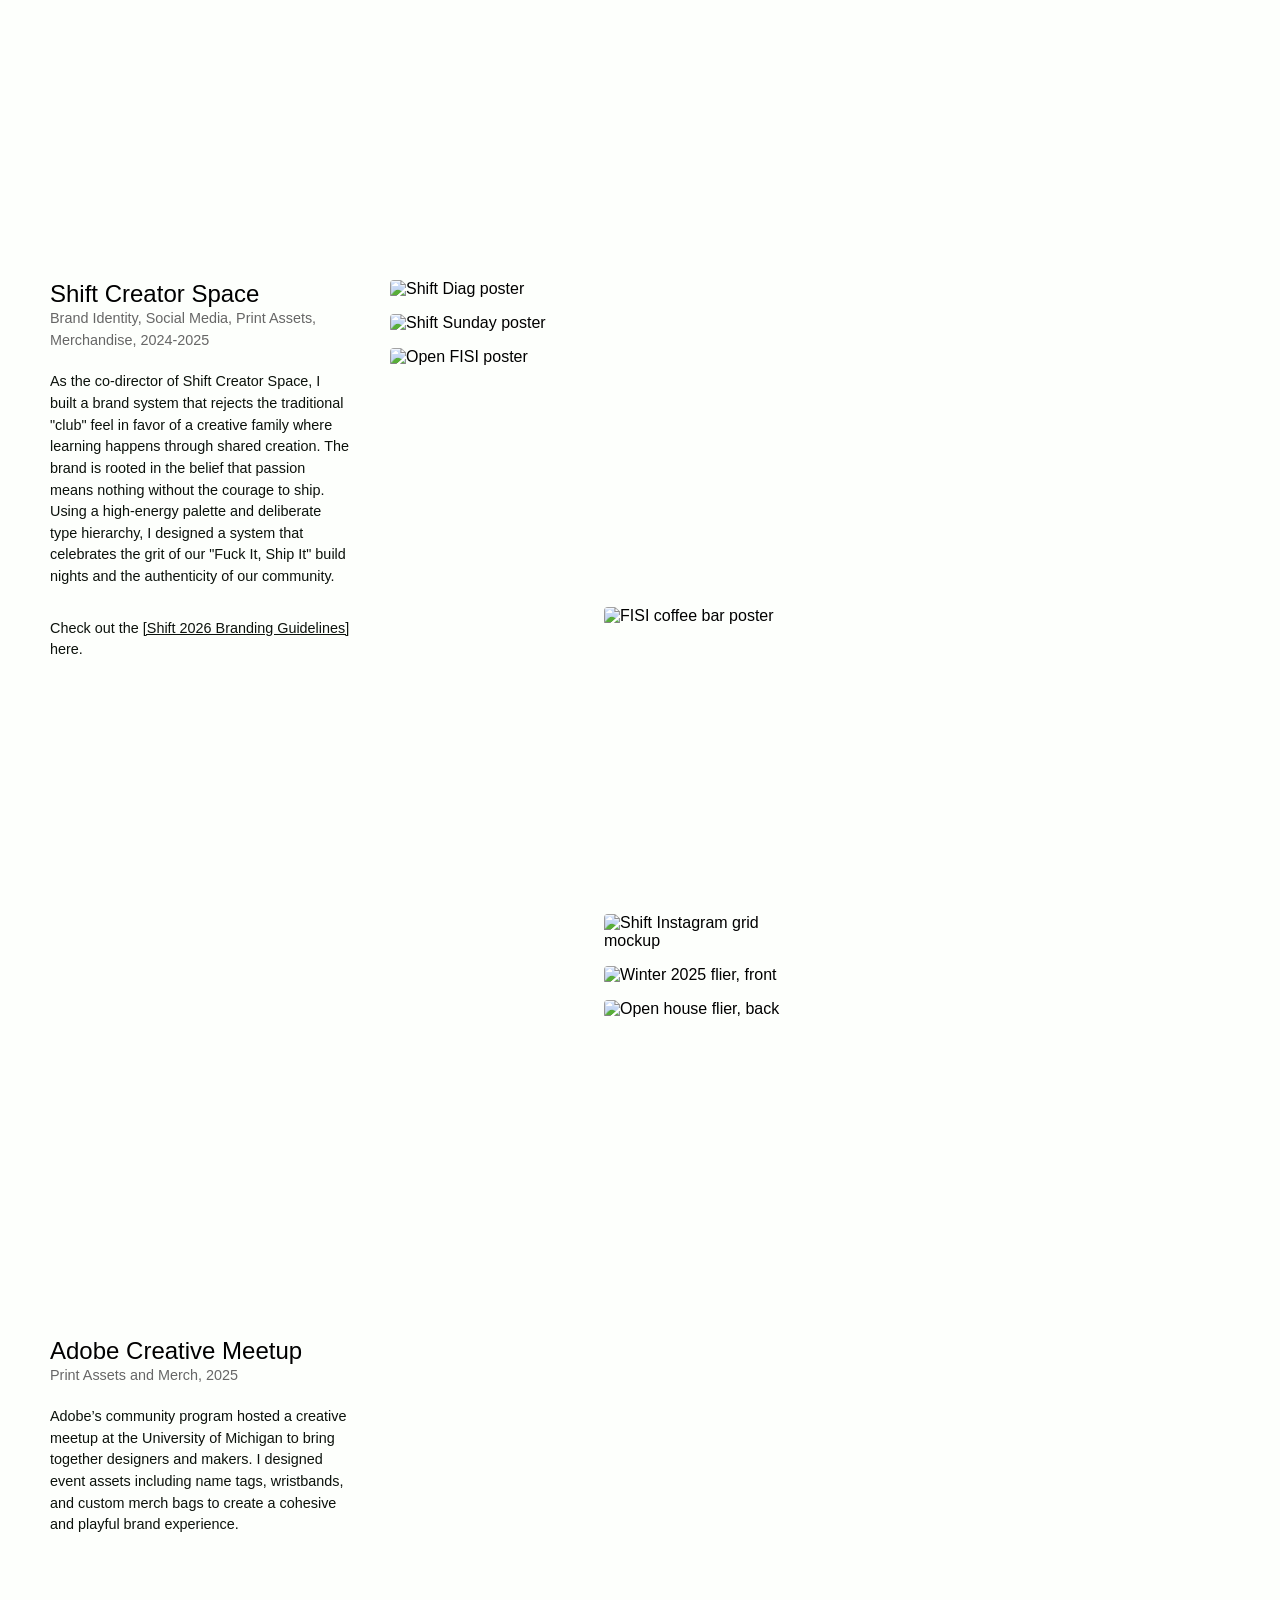
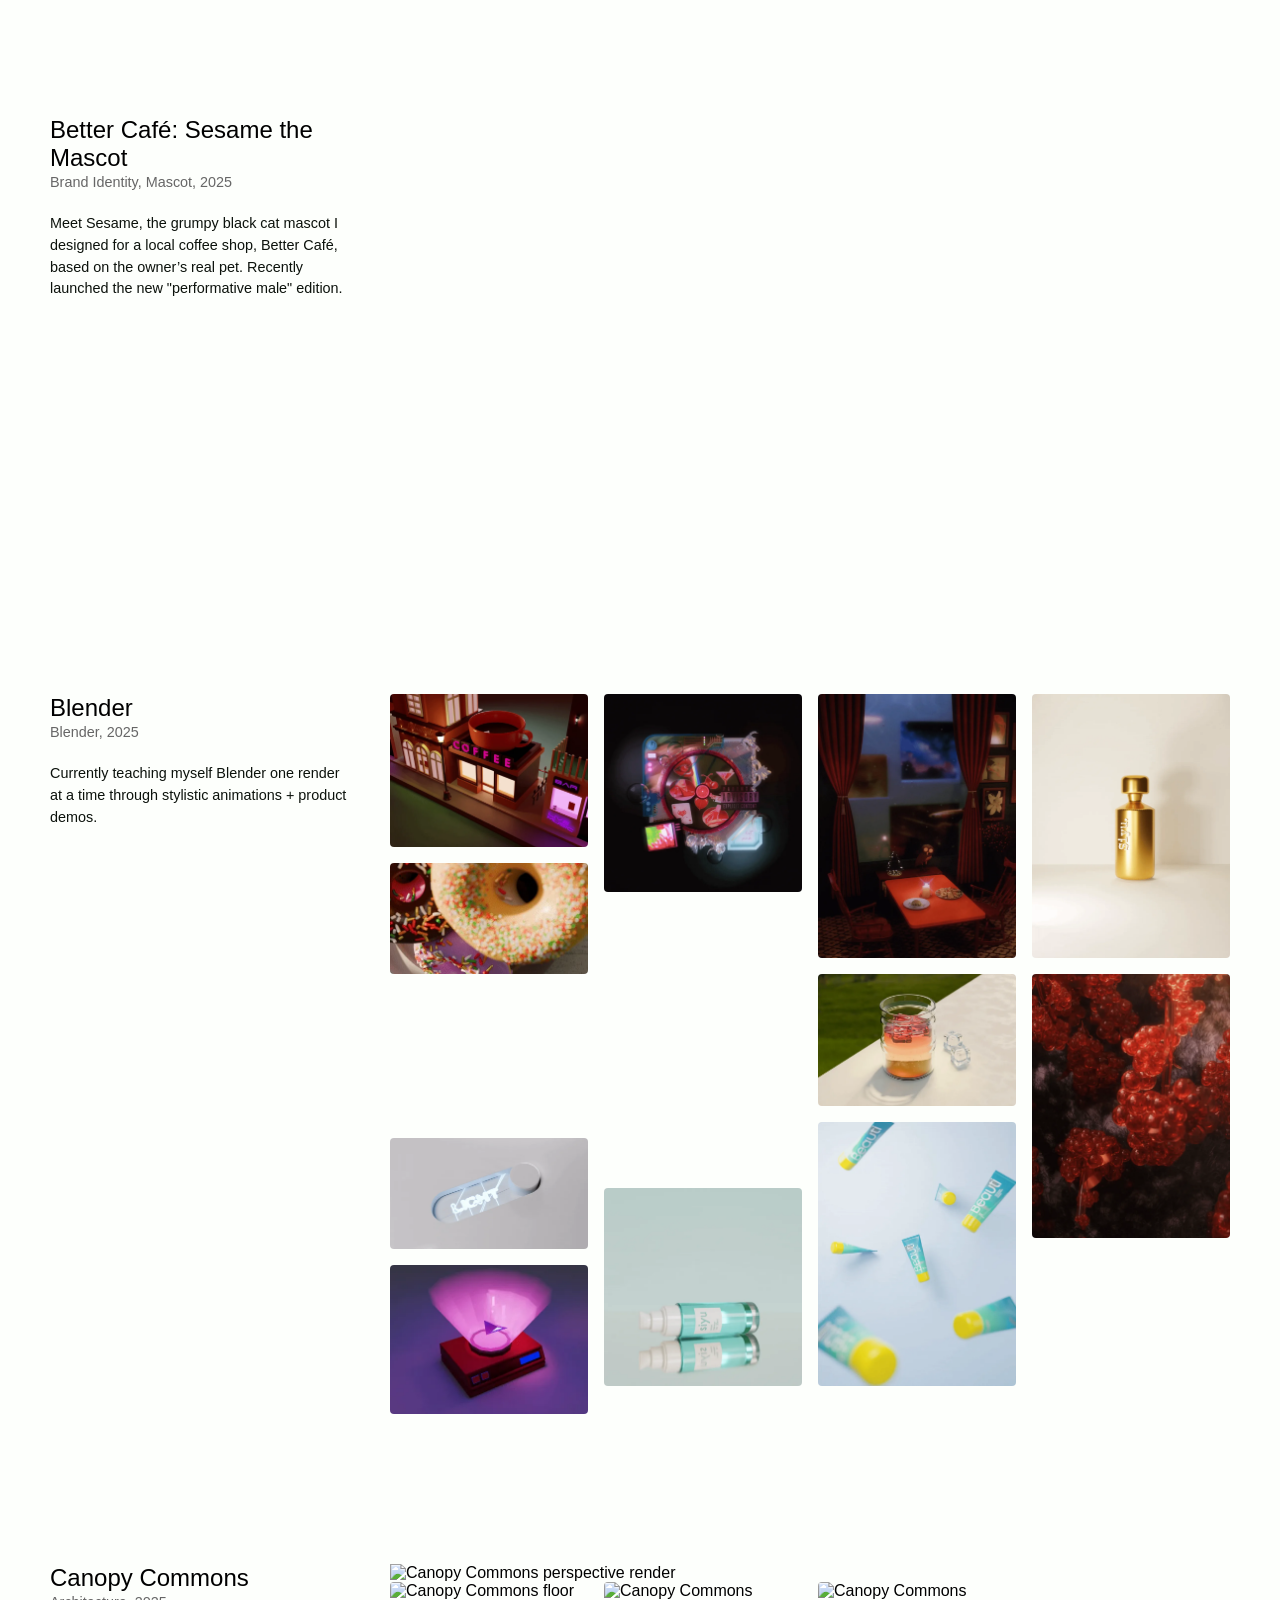
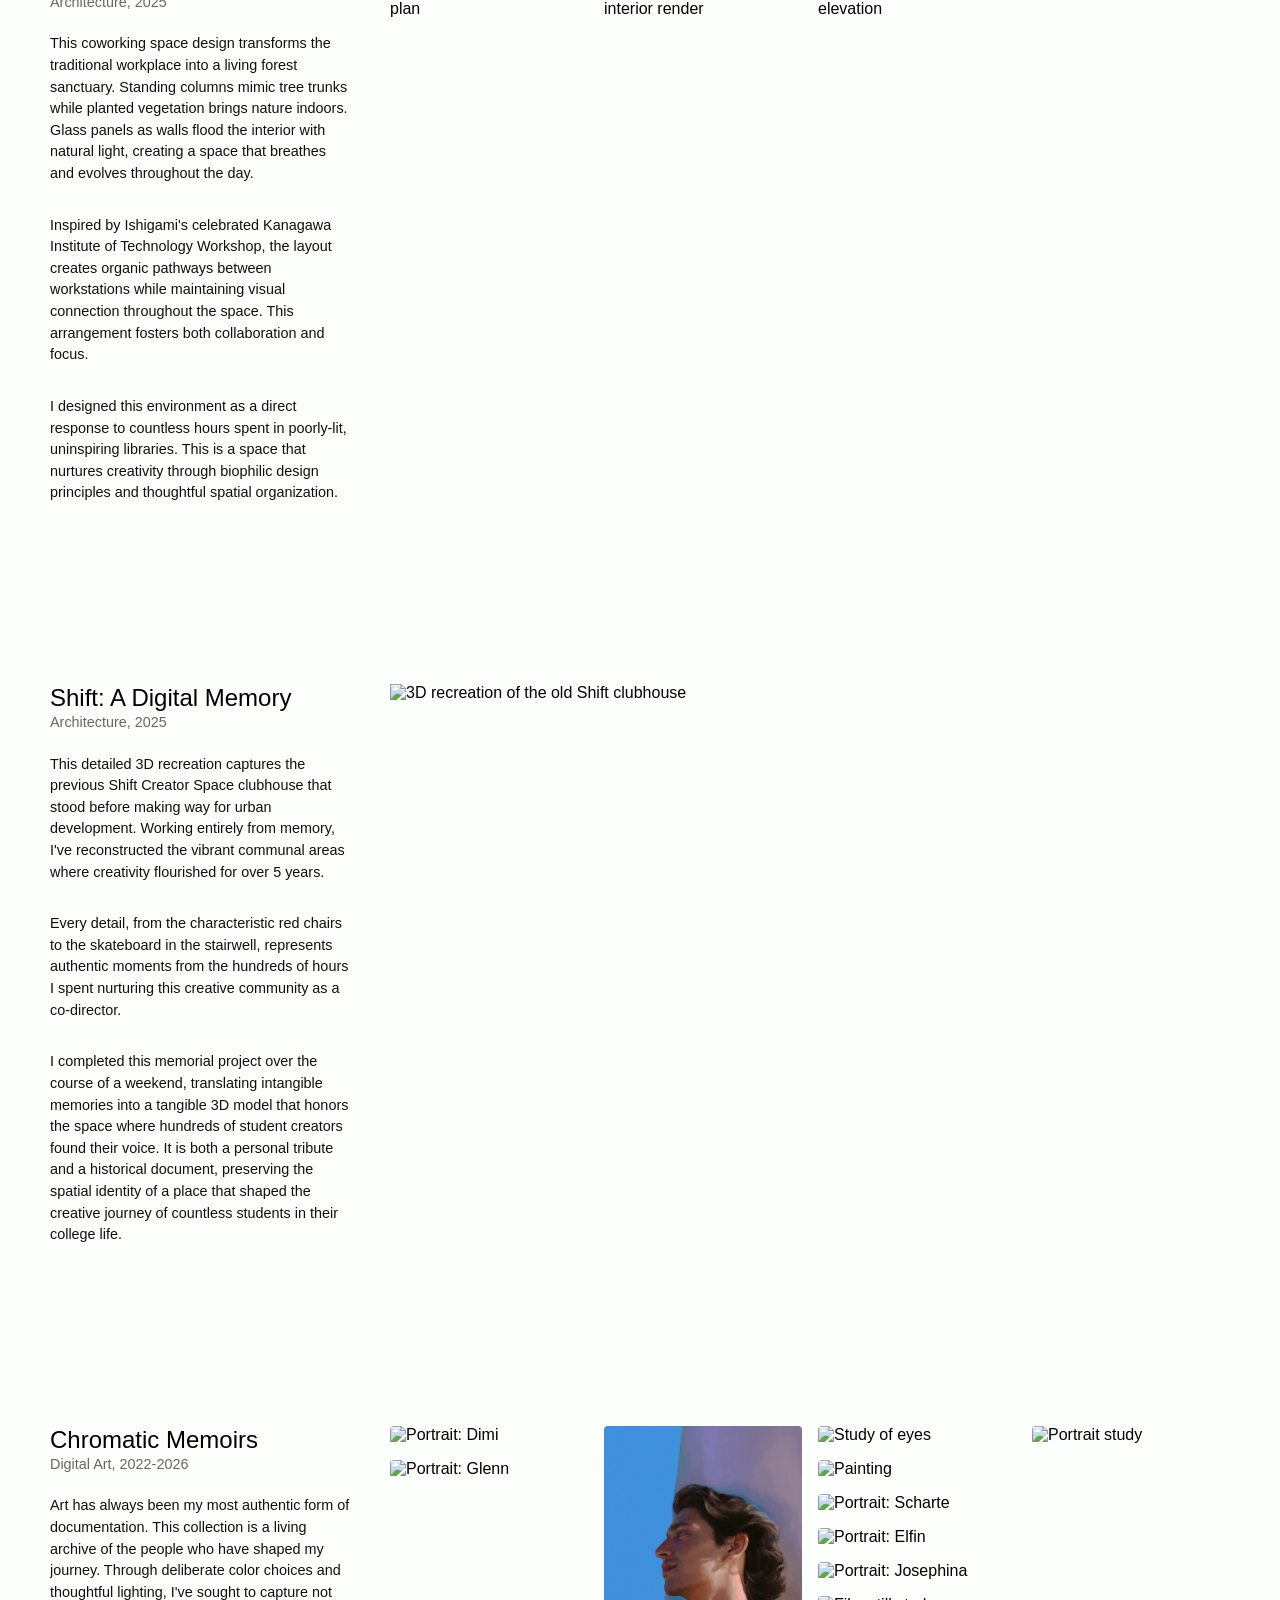
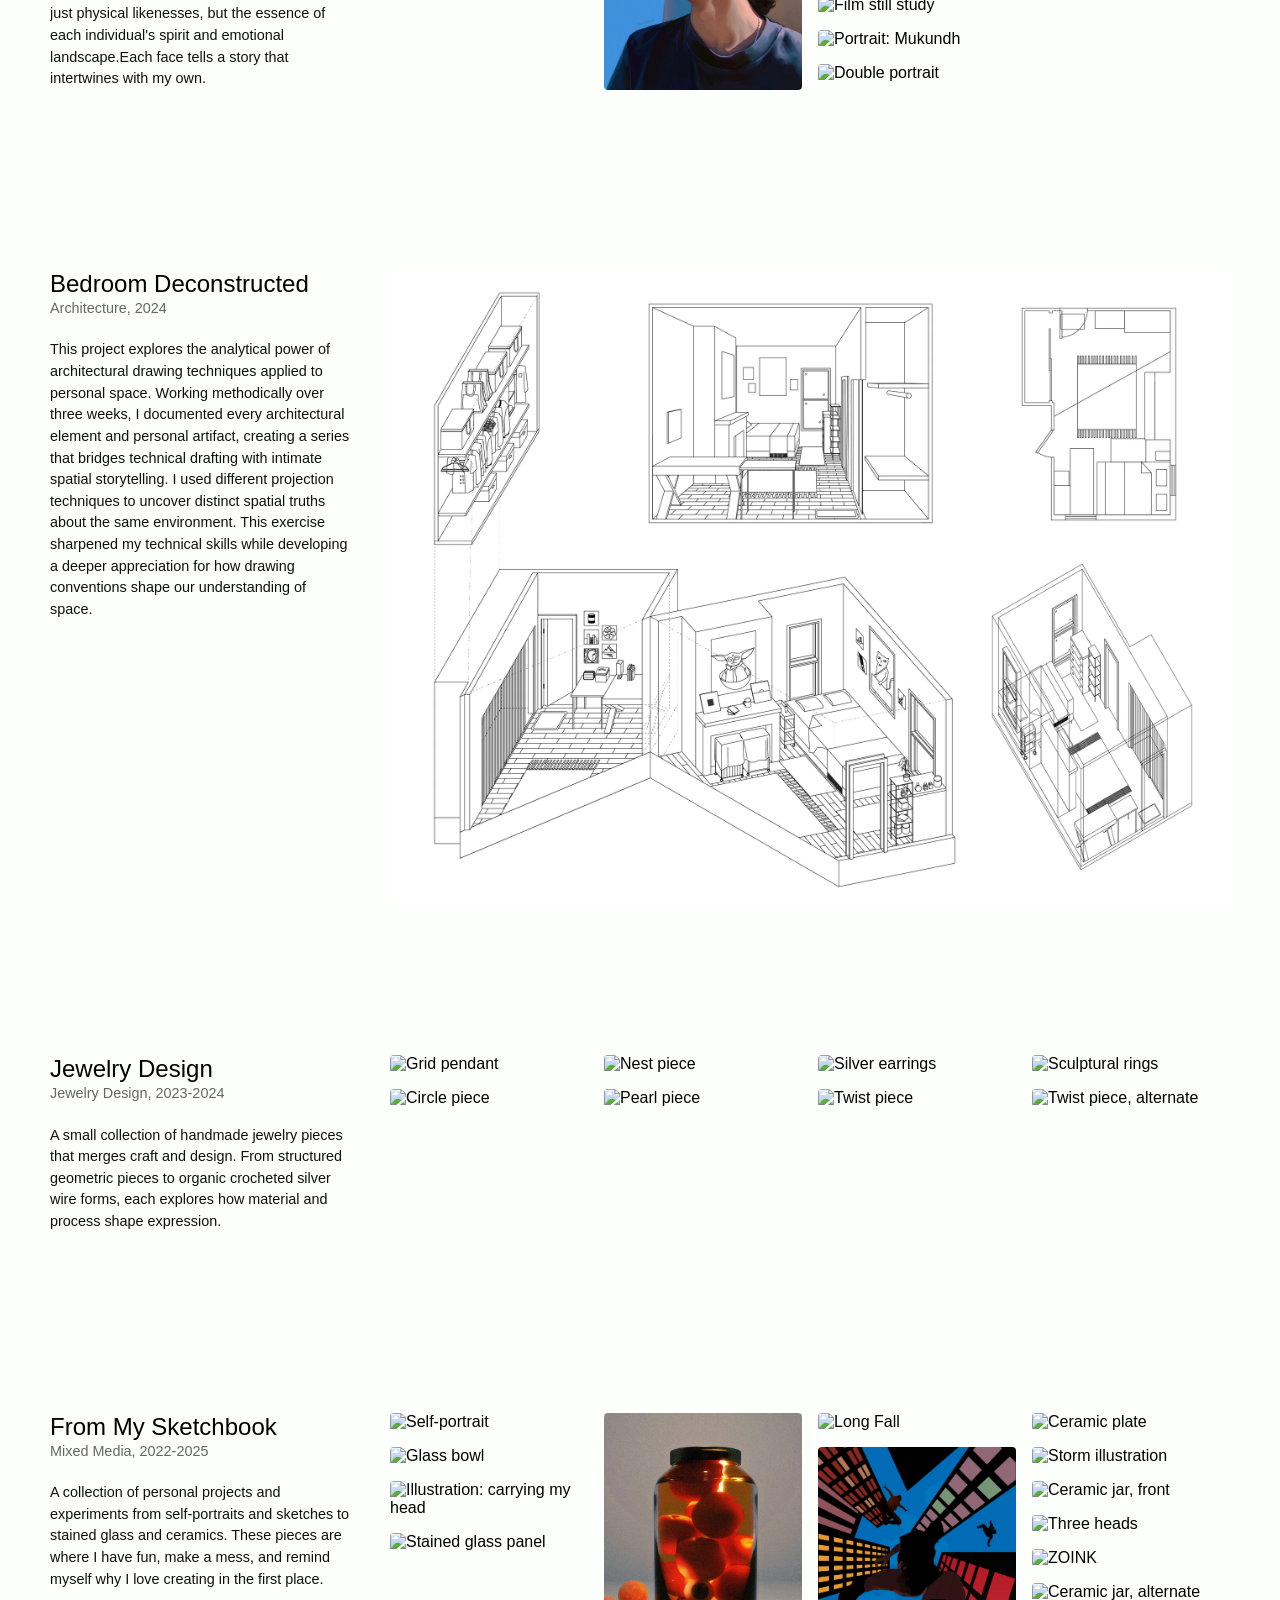
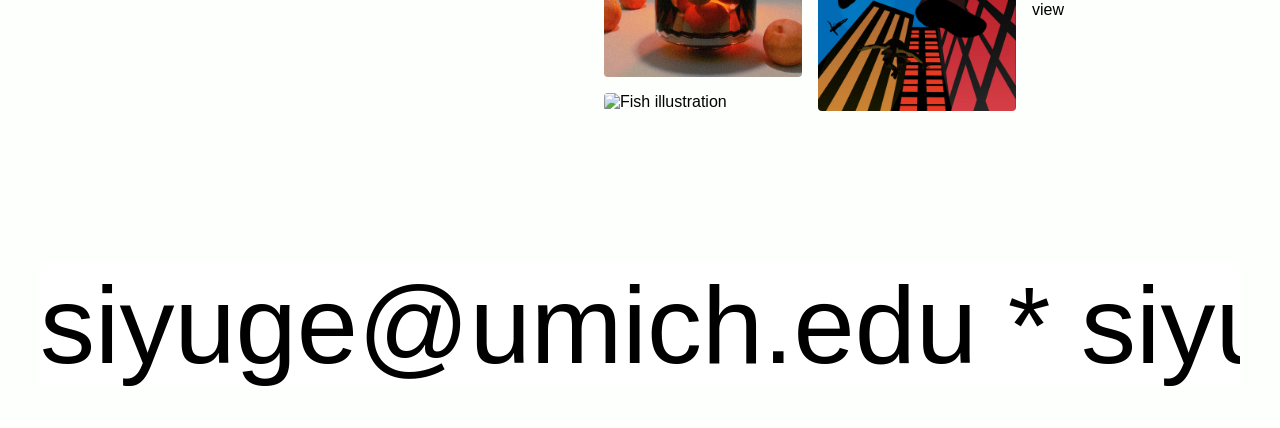
==== commit e2e5b54c: "reworded intro" ====
--- a/index.html
+++ b/index.html
@@ -78,19 +78,15 @@
     </div>
     <div class="content-wrapper">
       <div class="text-column">
-        <p>I am a third year @UofM studying Architecture and Cognitive Science.</p>
-        <p>I design graphics, brands, and buildings. I love making things that are a little silly and a lot of fun.
-          Outside of studios, you will find me painting, designing jewelry, or just making a creative mess wherever I
-          can. </p>
-        <p>On campus, I am the co-director of <button class="link-button" onclick="openShiftCreator()">Shift Creator
-            Space</button>, a community of hackers, designers, and artists working on their passion projects. At the
-          moment, I'm also making branding for <button class="link-button" onclick="openAGS()">Accelerated Global
-            Solutions</button>, and helping to tell stories for
-          <button class="link-button" onclick="openCSS()">Center For Social Solutions</button>.
+        <p>I am a senior @UofM studying Architecture and Cognitive Science.</p>
+        <p>I design graphics, brands, and buildings, and I like making things that are a little silly and a lot of fun.
         </p>
-        <p>If you want to see where my head’s at lately, you can read some of my thoughts <button class="link-button"
-            onclick="openMedium()">here</button>.
-          Feel free to reach out at siyuge@umich.edu. I'd love to hear what you're making.</p>
+        <p> These days I'm at <button class="link-button" onclick="openStory()">Story</button>, wearing whatever hat the
+          day calls for. Before that, I was the co-director of <button class="link-button"
+            onclick="openShiftCreator()">Shift Creator
+            Space</button>. Outside of studios, you'll find me painting, designing jewelry, or making a creative mess
+          wherever I can. </p>
+        <p>Say hi at siyuge@umich.edu. I'd love to hear what you're making.</p>
       </div>
     </div>
   </div>
@@ -487,42 +483,42 @@
       <div class="project-item" onclick="scrollToProject('mymetabolism')">
         <h4>MyMetabolism</h4>
       </div>
-        <div class="project-item" onclick="scrollToProject('adobe-creative-meetup')">
-          <h4>Adobe Creative Meetup</h4>
-        </div>
-        <div class="project-item" onclick="scrollToProject('better-cafe')">
-          <h4>Better Café: Sesame the Mascot</h4>
-        </div>
-      </div>
-      <h4>2025</h4>
-      <div class="project-item" onclick="scrollToProject('shift')">
-        <h4>Shift Creator Space</h4>
-      </div>
-      <div class="project-item" onclick="scrollToProject('blender')">
-        <h4>Blender</h4>
-      </div>
-      <div class="project-item" onclick="scrollToProject('canopy')">
-        <h4>Canopy Commons</h4>
-      </div>
-      <div class="project-item" onclick="scrollToProject('state-st')">
-        <h4>Shift: A Digital Memory</h4>
-      </div>
-      <h4>2024</h4>
-      <div class="project-item" onclick="scrollToProject('illustrations')">
-        <h4>Chromatic Memoirs</h4>
-      </div>
-      <div class="project-item" onclick="scrollToProject('bedroom')">
-        <h4>Bedroom Deconstructed</h4>
-      </div>
-      <h4>2023</h4>
-      <div class="project-item" onclick="scrollToProject('jewelry')">
-        <h4>Jewelry Design</h4>
-      </div>
-      <div class="project-item" onclick="scrollToProject('misc-painting')">
-        <h4>From My Sketchbook</h4>
-      </div>
-
-    </div>
+      <div class="project-item" onclick="scrollToProject('adobe-creative-meetup')">
+        <h4>Adobe Creative Meetup</h4>
+      </div>
+      <div class="project-item" onclick="scrollToProject('better-cafe')">
+        <h4>Better Café: Sesame the Mascot</h4>
+      </div>
+    </div>
+    <h4>2025</h4>
+    <div class="project-item" onclick="scrollToProject('shift')">
+      <h4>Shift Creator Space</h4>
+    </div>
+    <div class="project-item" onclick="scrollToProject('blender')">
+      <h4>Blender</h4>
+    </div>
+    <div class="project-item" onclick="scrollToProject('canopy')">
+      <h4>Canopy Commons</h4>
+    </div>
+    <div class="project-item" onclick="scrollToProject('state-st')">
+      <h4>Shift: A Digital Memory</h4>
+    </div>
+    <h4>2024</h4>
+    <div class="project-item" onclick="scrollToProject('illustrations')">
+      <h4>Chromatic Memoirs</h4>
+    </div>
+    <div class="project-item" onclick="scrollToProject('bedroom')">
+      <h4>Bedroom Deconstructed</h4>
+    </div>
+    <h4>2023</h4>
+    <div class="project-item" onclick="scrollToProject('jewelry')">
+      <h4>Jewelry Design</h4>
+    </div>
+    <div class="project-item" onclick="scrollToProject('misc-painting')">
+      <h4>From My Sketchbook</h4>
+    </div>
+
+  </div>
   </div>
 
   <div class="banner-container">
